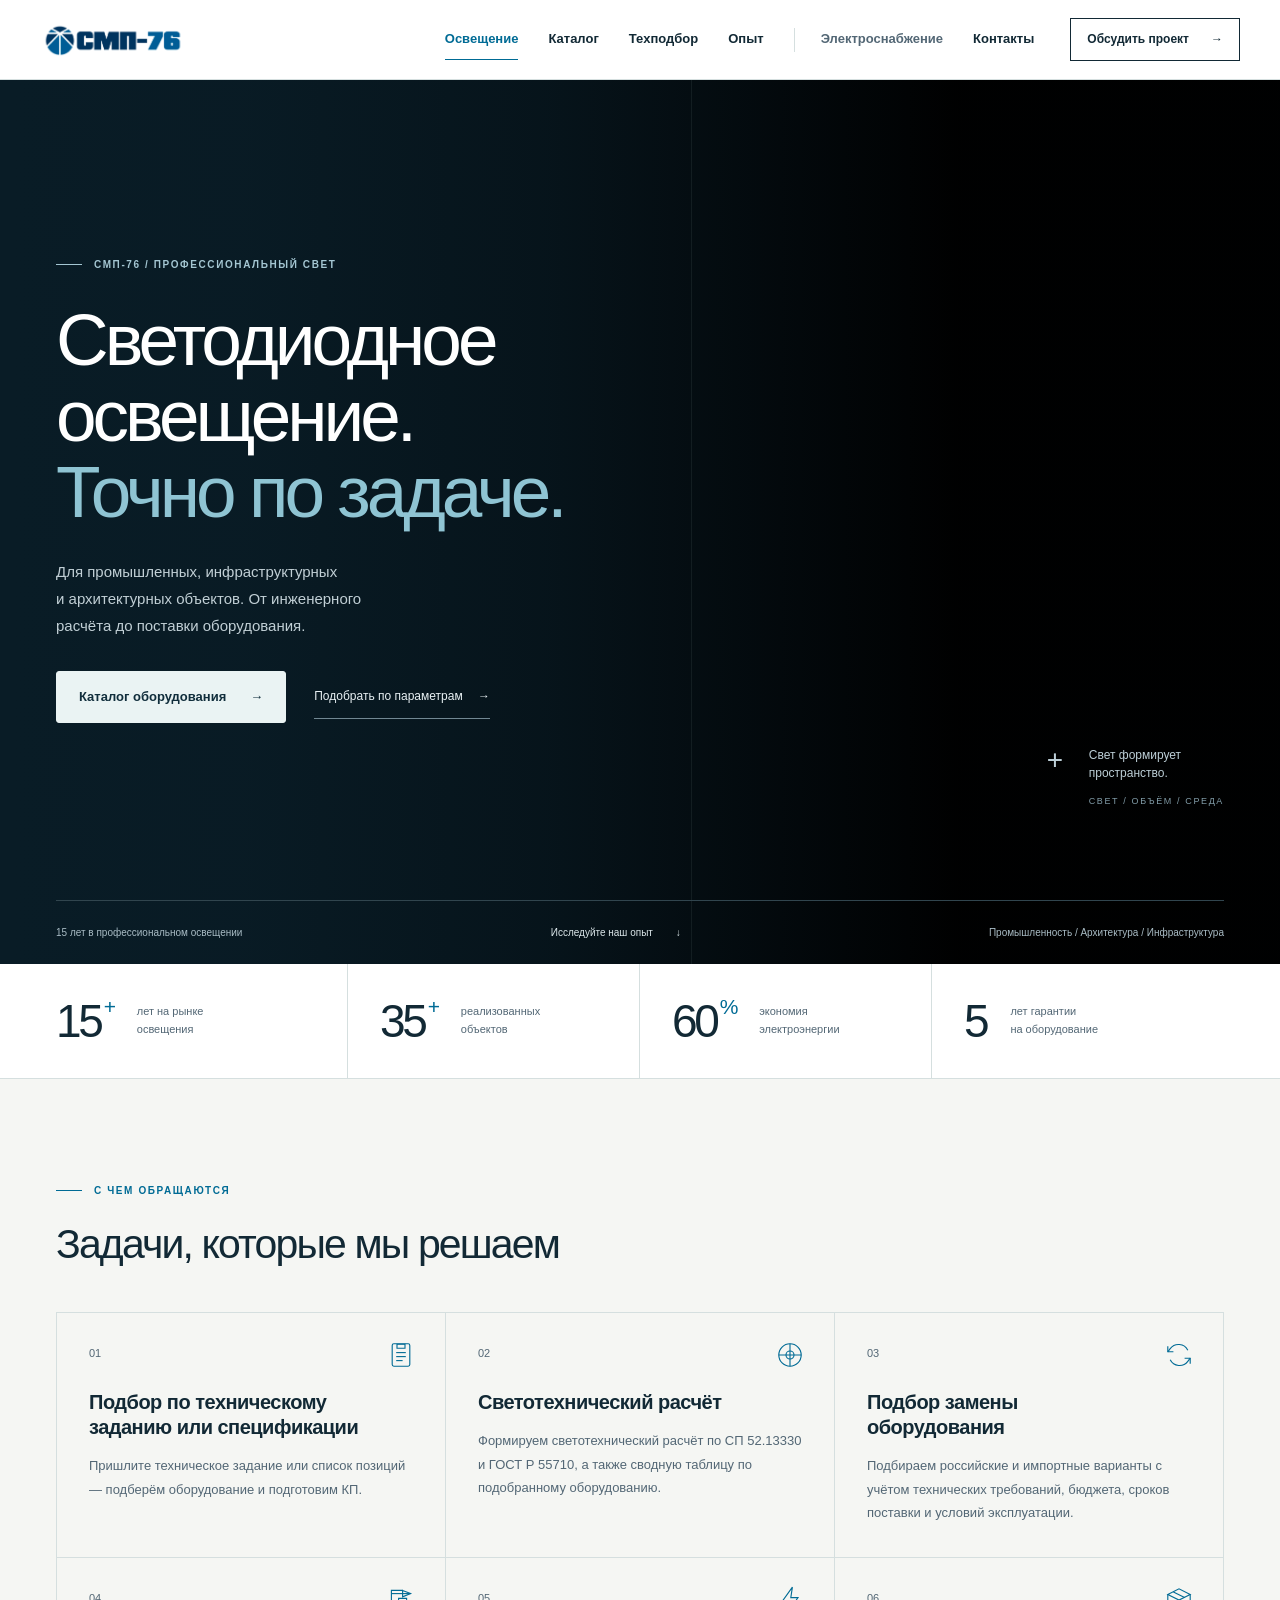
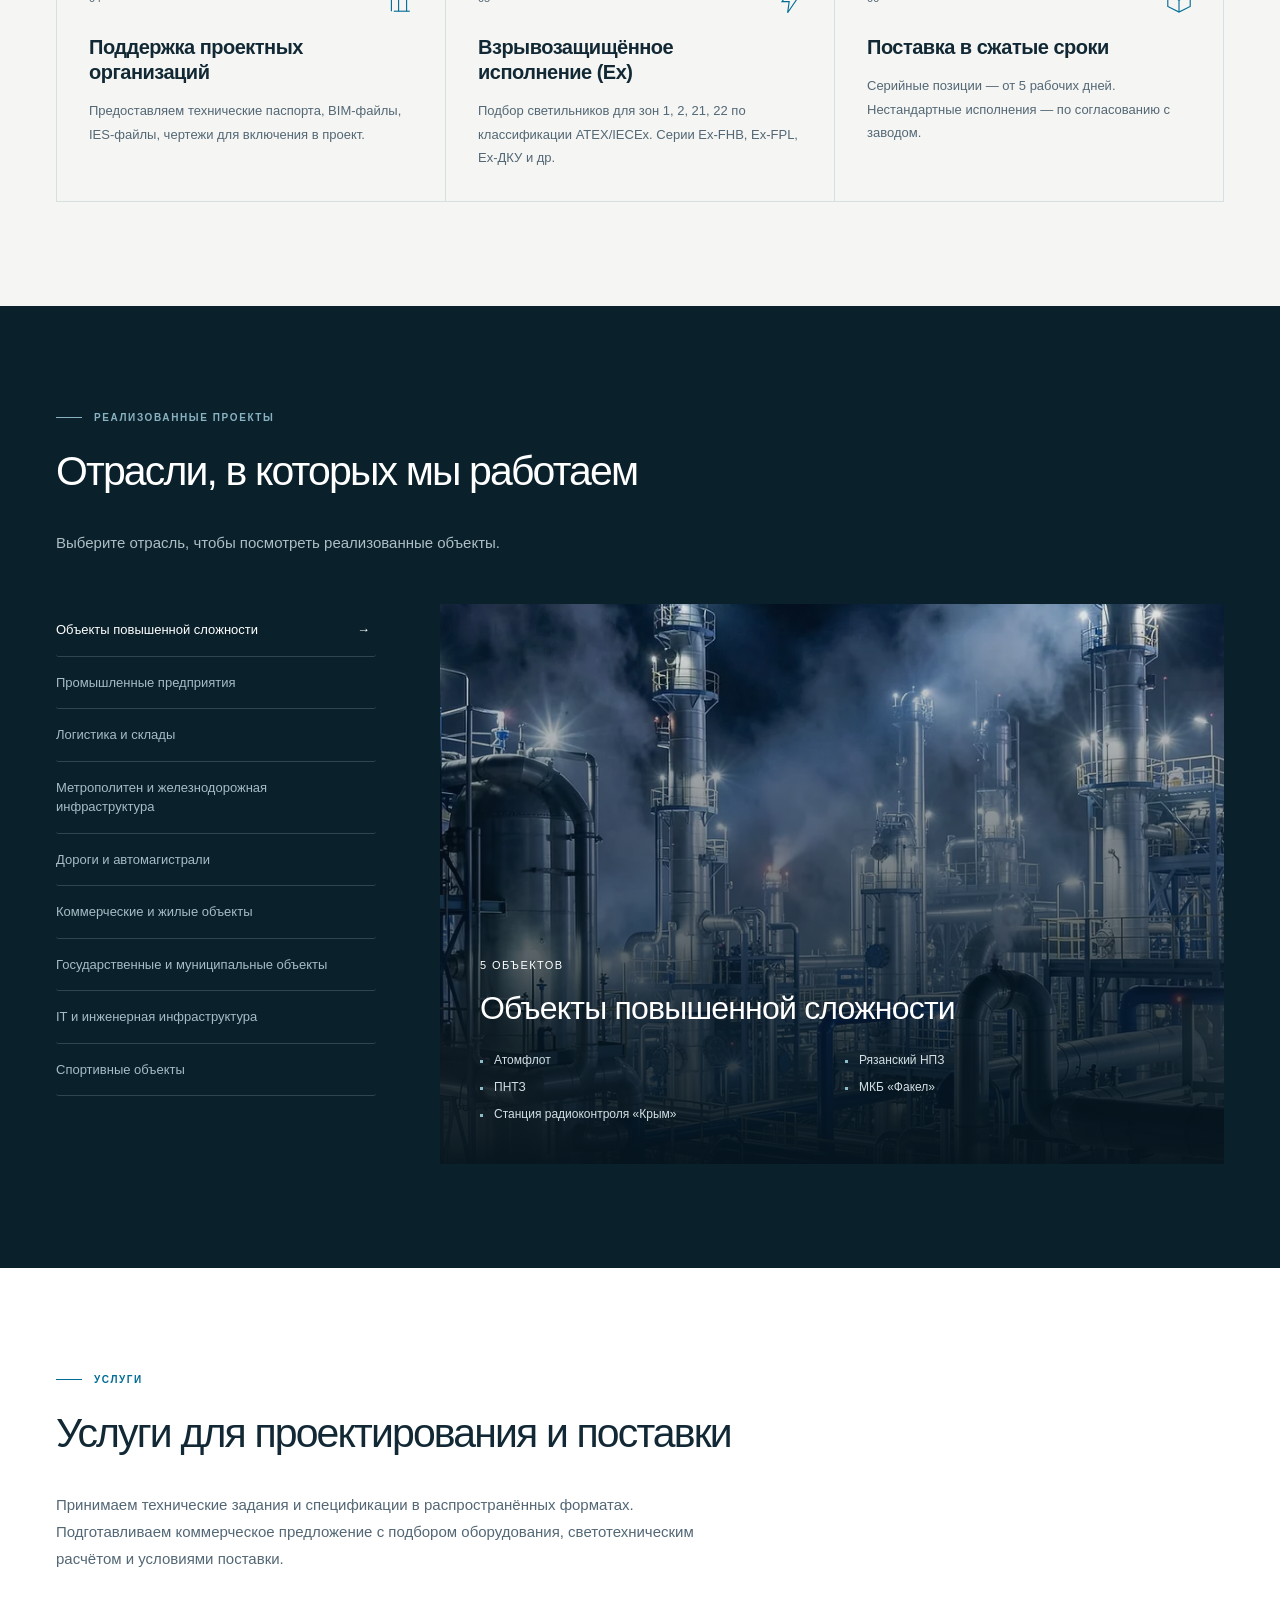
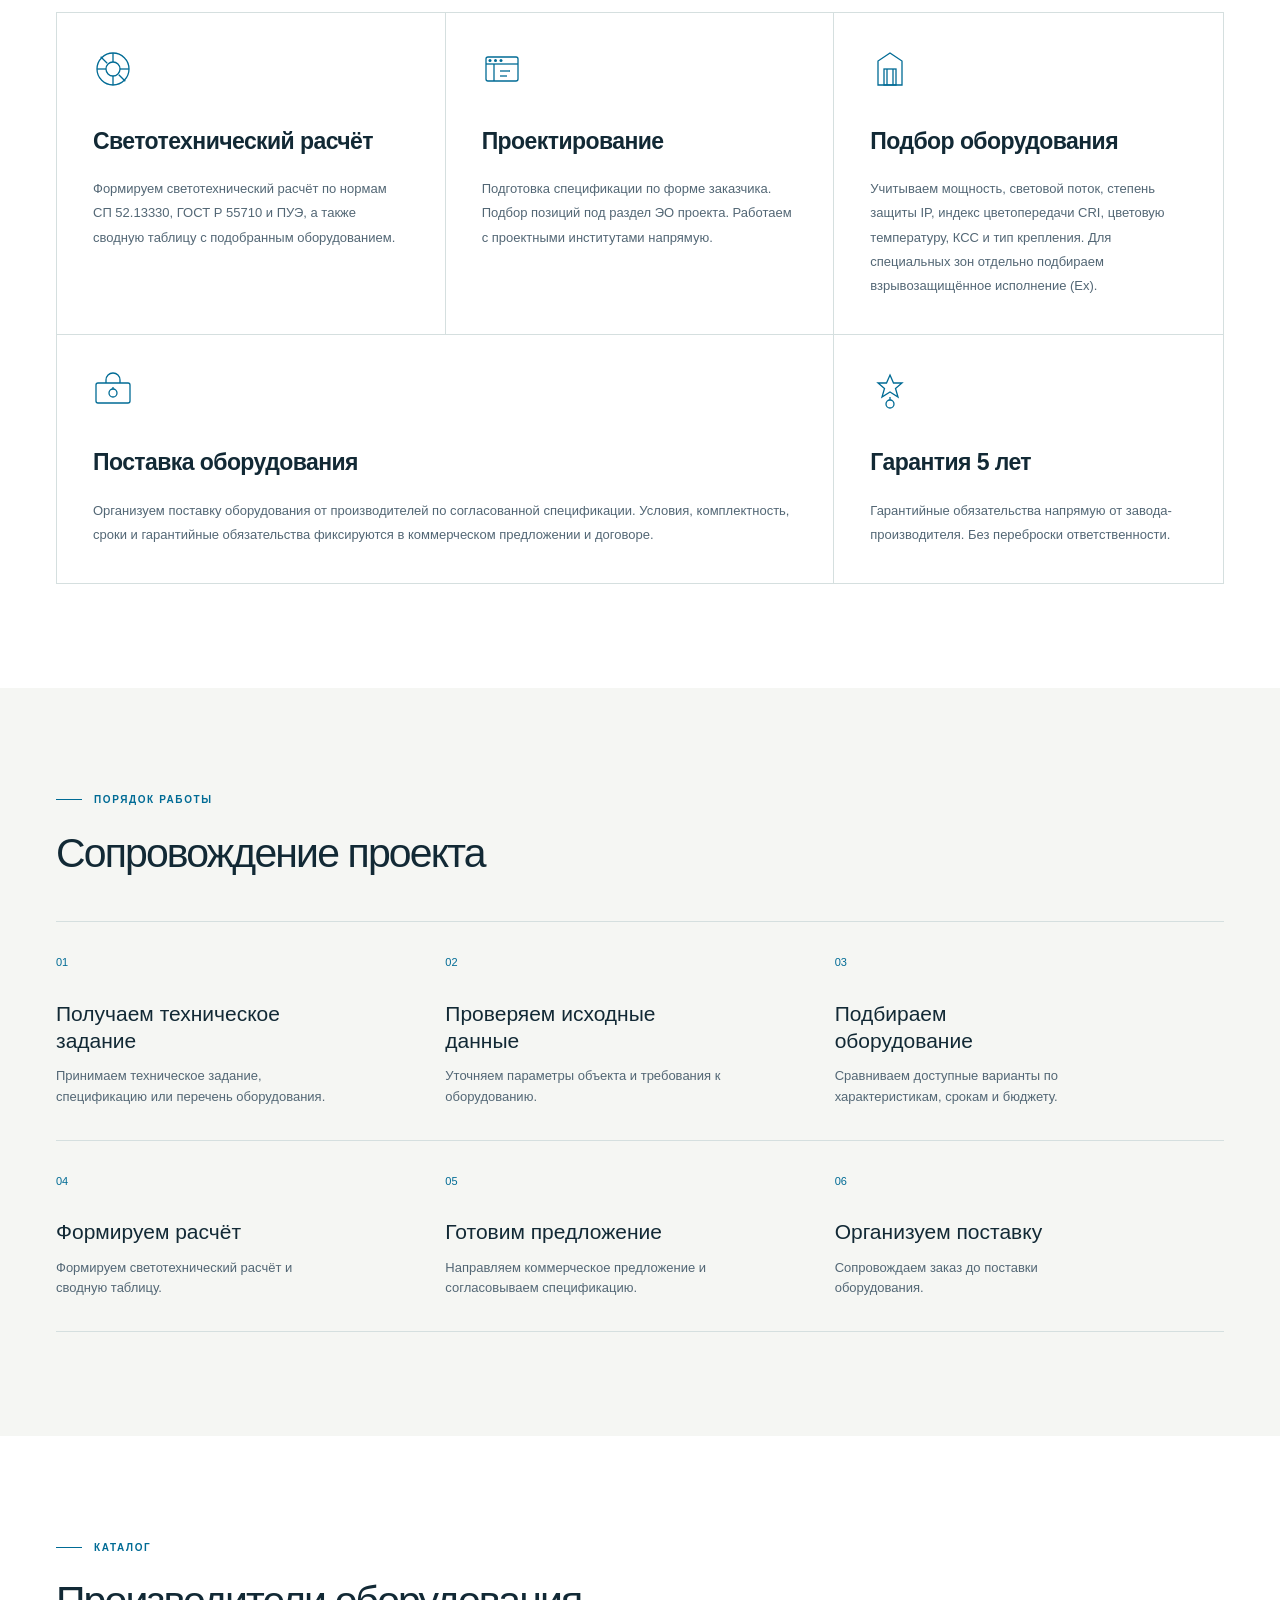
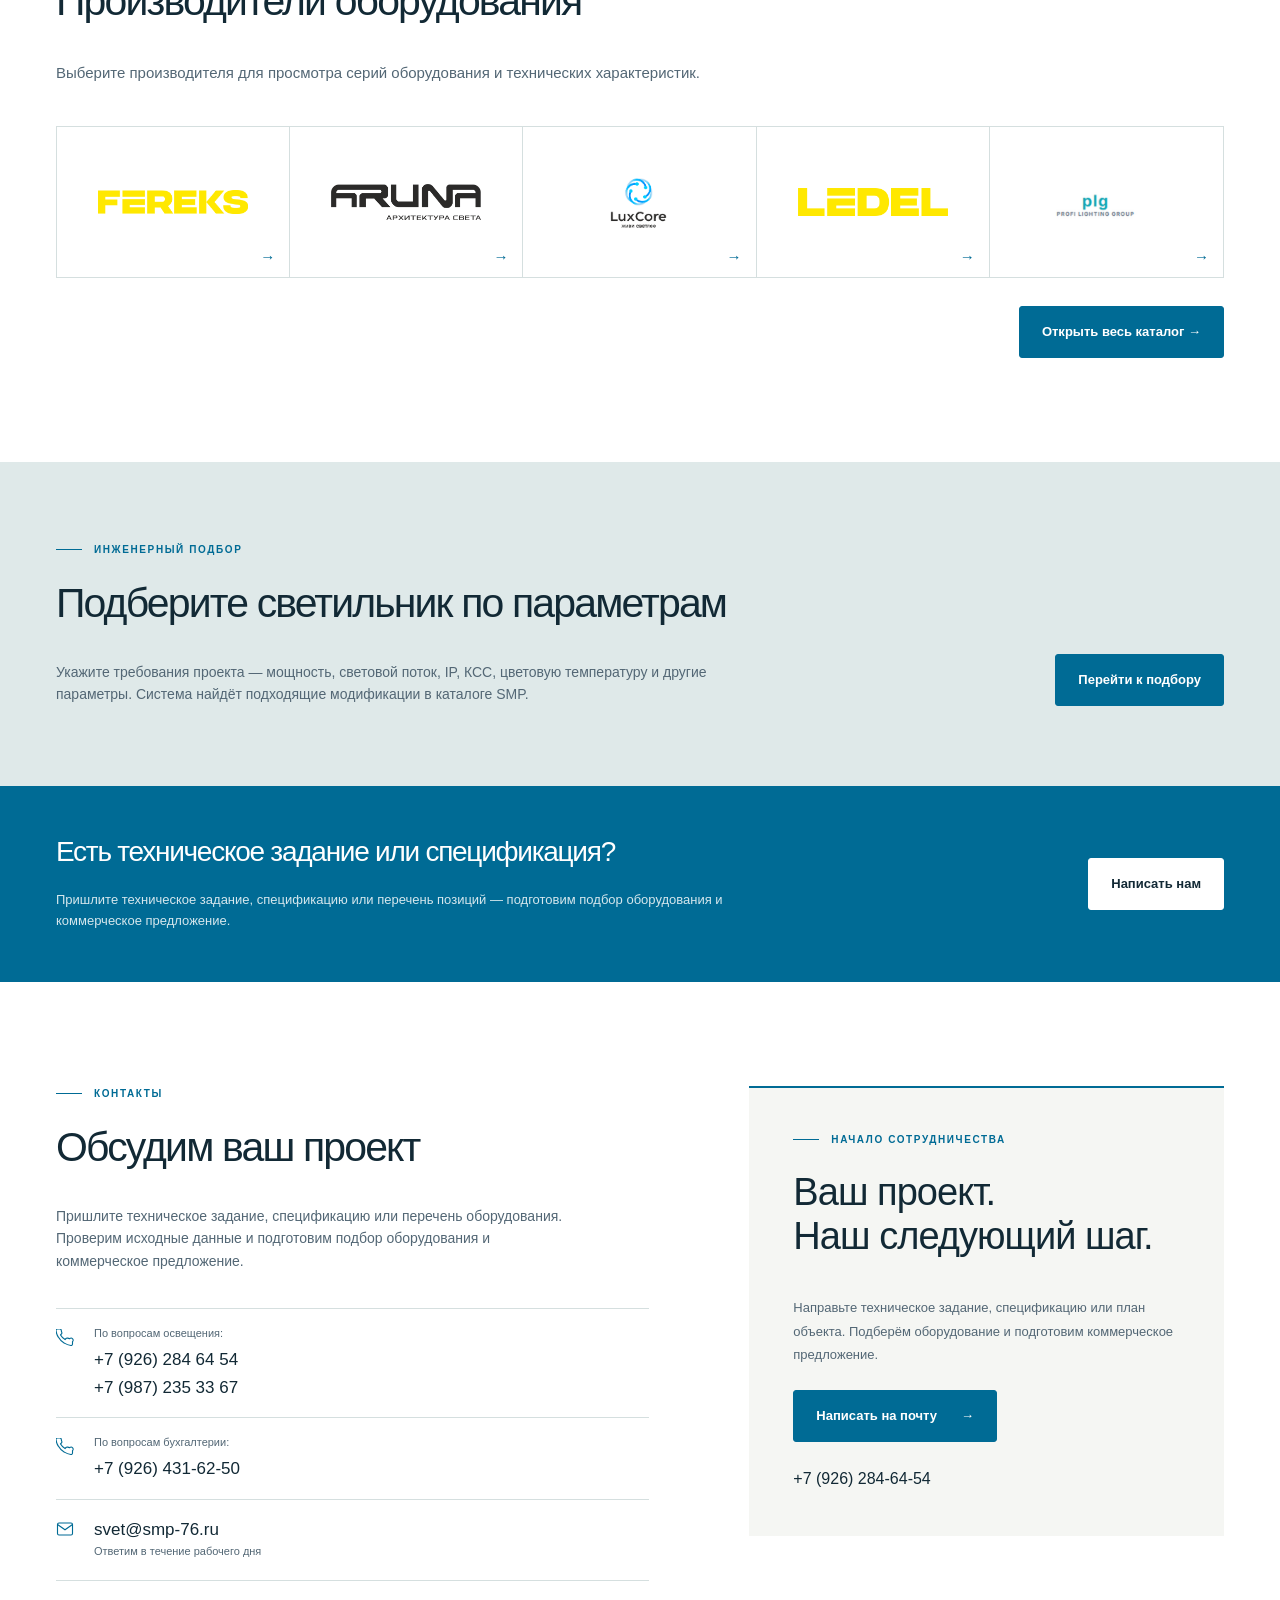
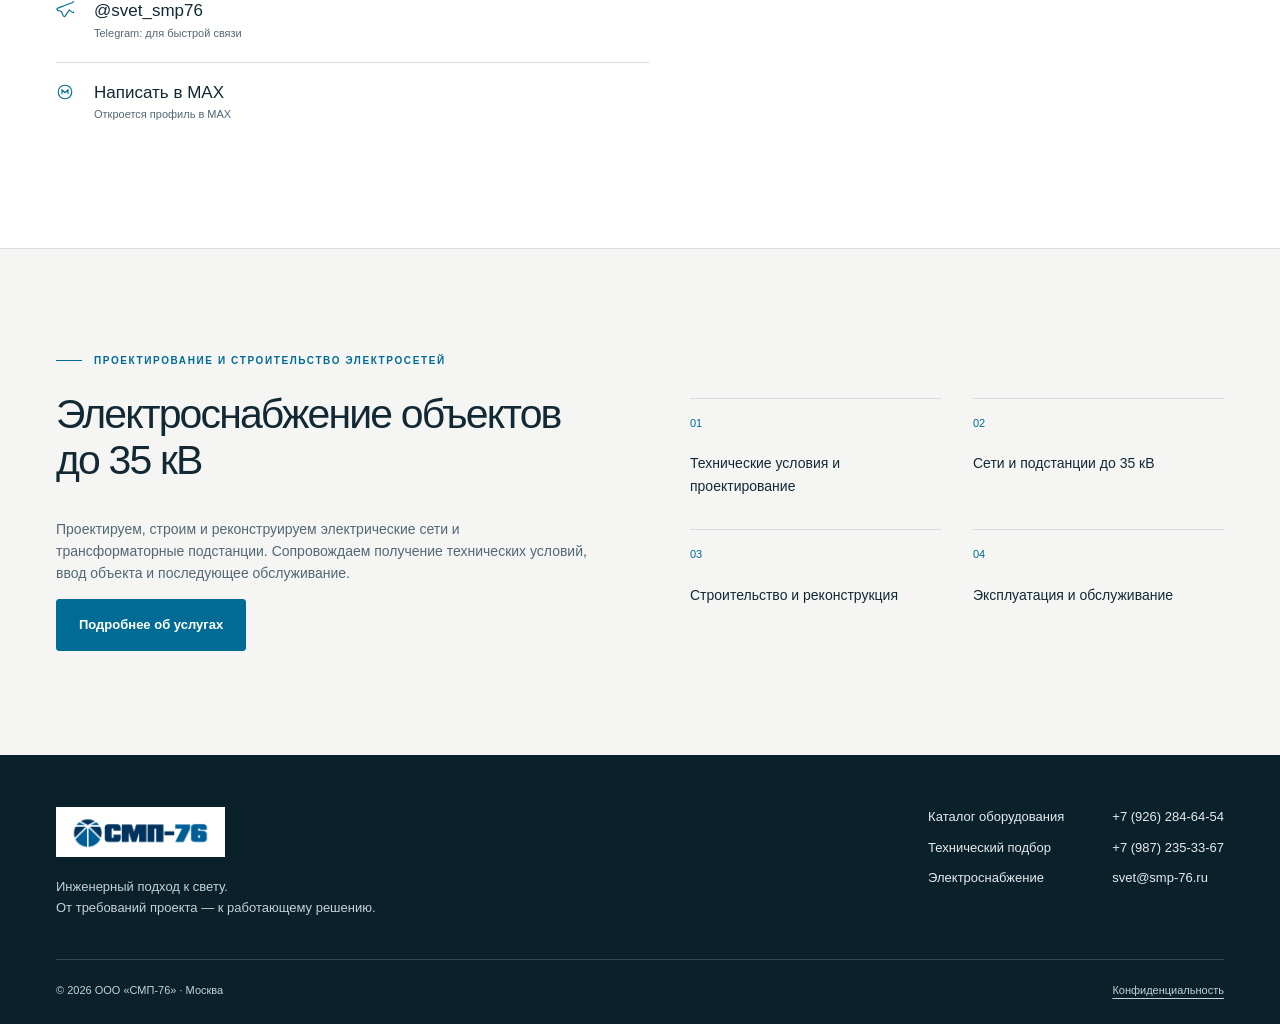
==== index.html @ 95d0b7d8 "Add SMP-76 website redesign for preview" ====
<!doctype html>
<html lang="ru">
  <head>
    <meta charset="UTF-8" />
    <meta name="viewport" content="width=device-width, initial-scale=1.0" />
    <link rel="icon" href="favicon.ico" sizes="any" />
    <link rel="icon" type="image/png" sizes="32x32" href="favicon-32x32.png" />
    <link rel="apple-touch-icon" sizes="180x180" href="apple-touch-icon.png" />
    <link rel="manifest" href="site.webmanifest" />
    <title>СМП-76: Светодиодное освещение для промышленных объектов</title>
    <meta
      name="description"
      content="Инжиниринговая компания СМП-76. Светодиодное освещение под ключ: проектирование, поставка, монтаж. 15 лет опыта, 35+ объектов по России."
    />
    <link rel="canonical" href="https://smp-76.ru/" />
    <meta name="theme-color" content="#0a202a" />
    <link rel="stylesheet" href="css/home.css" />
    <link rel="stylesheet" href="css/site.css" />
    <script src="js/site.js" defer></script>
    <script src="js/home.js" defer></script>
    <script type="application/ld+json">
      {
        "@context": "https://schema.org",
        "@type": "Organization",
        "name": "СМП-76",
        "url": "https://smp-76.ru/",
        "logo": "https://smp-76.ru/images/logo-footer-hd.png",
        "email": "svet@smp-76.ru",
        "telephone": ["+79262846454", "+79872353367"],
        "address": {
          "@type": "PostalAddress",
          "addressLocality": "Москва",
          "streetAddress": "ул. Подольских Курсантов, владение 24Д, стр. 4, офис 2",
          "addressCountry": "RU"
        }
      }
    </script>
  </head>
  <body class="home">
    <a class="skip-link" href="#main-content">Перейти к содержимому</a>
    <header class="smp-header" id="companyHeader">
      <div class="smp-header-inner">
        <a class="smp-brand" href="/" aria-label="СМП-76 — главная"
          ><img
            src="images/logo-footer-hd.png"
            width="146"
            height="38"
            alt="СМП-76"
            decoding="async"
            loading="lazy"
        /></a>
        <nav class="smp-nav" id="siteNav" aria-label="Основная навигация">
          <a href="/" aria-current="page">Освещение</a
          ><a href="catalog.html">Каталог</a
          ><a href="selection.html">Техподбор</a><a href="/#about">Опыт</a
          ><a href="elektrosnabzhenie.html" class="nav-secondary"
            >Электроснабжение</a
          ><a href="/#contact">Контакты</a>
        </nav>
        <a class="smp-contact" href="mailto:svet@smp-76.ru"
          >Обсудить проект <span aria-hidden="true">→</span></a
        ><button
          class="smp-menu"
          type="button"
          aria-controls="siteNav"
          aria-expanded="false"
          aria-label="Открыть меню"
        >
          <span></span><span></span>
        </button>
      </div>
    </header>
    <main id="main-content">
      <!-- TWO-LEVEL COMPANY NAVIGATION -->
      <!-- HERO -->
      <section class="home-hero" id="home" aria-labelledby="homeTitle">
        <div class="light-stage" aria-hidden="true">
          <div class="light-fallback"></div>
          <canvas id="lightCanvas"></canvas>
          <div class="light-shade"></div>
          <div class="light-horizon"></div>
        </div>
        <div class="container hero-layout">
          <div class="hero-copy">
            <div class="eyebrow">СМП-76 / Профессиональный свет</div>
            <h1 id="homeTitle">
              Светодиодное<br />освещение.<br /><em>Точно по задаче.</em>
            </h1>
            <p class="hero-sub">
              Для промышленных, инфраструктурных<br class="desktop-break" />
              и архитектурных объектов. От инженерного<br
                class="desktop-break"
              />
              расчёта до поставки оборудования.
            </p>
            <div class="hero-actions">
              <a href="catalog.html" class="btn-p"
                >Каталог оборудования
                <span class="arrow" aria-hidden="true">→</span></a
              ><a href="selection.html" class="hero-link"
                >Подобрать по параметрам <span aria-hidden="true">→</span></a
              >
            </div>
          </div>
          <div class="hero-scene-note">
            <span class="scene-cross" aria-hidden="true">+</span>
            <p>Свет формирует<br />пространство.</p>
            <span class="scene-index">СВЕТ / ОБЪЁМ / СРЕДА</span>
          </div>
        </div>
        <div class="container hero-base">
          <span>15 лет в профессиональном освещении</span
          ><a href="#about"
            >Исследуйте наш опыт <span aria-hidden="true">↓</span></a
          ><span>Промышленность / Архитектура / Инфраструктура</span>
        </div>
      </section>
      <!-- STATS -->
      <div class="stats">
        <div class="stats-inner">
          <div class="stat fu">
            <div class="snum">
              <span class="ctr" data-t="15">15</span><sup>+</sup>
            </div>
            <div class="slbl">лет на рынке<br />освещения</div>
          </div>
          <div class="stat fu">
            <div class="snum">
              <span class="ctr" data-t="35">35</span><sup>+</sup>
            </div>
            <div class="slbl">реализованных<br />объектов</div>
          </div>
          <div class="stat fu">
            <div class="snum">
              <span class="ctr" data-t="60">60</span><sup>%</sup>
            </div>
            <div class="slbl">экономия<br />электроэнергии</div>
          </div>
          <div class="stat fu">
            <div class="snum"><span class="ctr" data-t="5">5</span></div>
            <div class="slbl">лет гарантии<br />на оборудование</div>
          </div>
        </div>
      </div>

      <div class="beam-divider"></div>

      <!-- ЗАДАЧИ -->
      <section class="tasks">
        <div class="container">
          <div class="slabel fu">С чем обращаются</div>
          <h2 class="fu">Задачи, которые мы решаем</h2>
          <div class="task-grid fu">
            <a href="/#contact" class="task-card">
              <span class="task-number" aria-hidden="true">01</span
              ><svg
                class="task-icon"
                viewbox="0 0 40 40"
                fill="none"
                stroke="currentColor"
                stroke-width="1.4"
                aria-hidden="true"
              >
                <rect x="9" y="6" width="22" height="28" rx="2"></rect>
                <path d="M15 6.5h10v5H15z"></path>
                <line x1="14" y1="17" x2="26" y2="17"></line>
                <line x1="14" y1="22" x2="26" y2="22"></line>
                <line x1="14" y1="27" x2="22" y2="27"></line>
              </svg>
              <h3>Подбор по техническому заданию или спецификации</h3>
              <p>
                Пришлите техническое задание или список позиций — подберём
                оборудование и подготовим КП.
              </p>
            </a>

            <a href="/#contact" class="task-card">
              <span class="task-number" aria-hidden="true">02</span
              ><svg
                class="task-icon"
                viewbox="0 0 40 40"
                fill="none"
                stroke="currentColor"
                stroke-width="1.4"
                aria-hidden="true"
              >
                <circle cx="20" cy="20" r="14"></circle>
                <path d="M20 6v28M6 20h28"></path>
                <circle cx="20" cy="20" r="5"></circle>
              </svg>
              <h3>Светотехнический расчёт</h3>
              <p>
                Формируем светотехнический расчёт по СП 52.13330 и ГОСТ Р 55710,
                а также сводную таблицу по подобранному оборудованию.
              </p>
            </a>

            <a href="catalog.html" class="task-card">
              <span class="task-number" aria-hidden="true">03</span
              ><svg
                class="task-icon"
                viewbox="0 0 40 40"
                fill="none"
                stroke="currentColor"
                stroke-width="1.4"
                aria-hidden="true"
              >
                <path d="M31 14a13 13 0 00-22-2l-3 4"></path>
                <path d="M6 9v7h7"></path>
                <path d="M9 26a13 13 0 0022 2l3-4"></path>
                <path d="M34 31v-7h-7"></path>
              </svg>
              <h3>Подбор замены оборудования</h3>
              <p>
                Подбираем российские и импортные варианты с учётом технических
                требований, бюджета, сроков поставки и условий эксплуатации.
              </p>
            </a>

            <a href="/#contact" class="task-card">
              <span class="task-number" aria-hidden="true">04</span
              ><svg
                class="task-icon"
                viewbox="0 0 40 40"
                fill="none"
                stroke="currentColor"
                stroke-width="1.4"
                aria-hidden="true"
              >
                <path d="M8 34V8h14"></path>
                <path d="M8 12h24"></path>
                <path d="M22 8l10 4-10 4z"></path>
                <path d="M17 34V18h10v16"></path>
                <path d="M11 34h20"></path>
              </svg>
              <h3>Поддержка проектных организаций</h3>
              <p>
                Предоставляем технические паспорта, BIM-файлы, IES-файлы,
                чертежи для включения в проект.
              </p>
            </a>

            <a href="/#contact" class="task-card">
              <span class="task-number" aria-hidden="true">05</span
              ><svg
                class="task-icon"
                viewbox="0 0 40 40"
                fill="none"
                stroke="currentColor"
                stroke-width="1.4"
                aria-hidden="true"
              >
                <path d="M23 4L10 22h9l-2 14 13-19h-9z"></path>
              </svg>
              <h3>Взрывозащищённое исполнение (Ex)</h3>
              <p>
                Подбор светильников для зон 1, 2, 21, 22 по классификации
                ATEX/IECEx. Серии Ex-FHB, Ex-FPL, Ex-ДКУ и др.
              </p>
            </a>

            <a href="/#contact" class="task-card">
              <span class="task-number" aria-hidden="true">06</span
              ><svg
                class="task-icon"
                viewbox="0 0 40 40"
                fill="none"
                stroke="currentColor"
                stroke-width="1.4"
                aria-hidden="true"
              >
                <path d="M6 13l14-7 14 7-14 7z"></path>
                <path d="M6 13v15l14 7 14-7V13"></path>
                <path d="M20 20v15"></path>
                <path d="M13 10l14 7"></path>
              </svg>
              <h3>Поставка в сжатые сроки</h3>
              <p>
                Серийные позиции — от 5 рабочих дней. Нестандартные исполнения —
                по согласованию с заводом.
              </p>
            </a>
          </div>
        </div>
      </section>

      <!-- INDUSTRIES -->
      <section class="about industries" id="about">
        <div class="container">
          <div class="industries-head fu">
            <div class="slabel">Реализованные проекты</div>
            <h2>Отрасли, в которых мы работаем</h2>
            <p class="sdesc">
              Выберите отрасль, чтобы посмотреть реализованные объекты.
            </p>
          </div>

          <div class="industries-layout fu">
            <div class="industries-nav" role="tablist" aria-label="Отрасли">
              <button
                class="industry-tab active"
                type="button"
                role="tab"
                aria-selected="true"
                data-industry="complex"
                id="industry-complex"
                aria-controls="industry-panel"
                tabindex="0"
              >
                Объекты повышенной сложности
              </button>
              <button
                class="industry-tab"
                type="button"
                role="tab"
                aria-selected="false"
                data-industry="industrial"
                id="industry-industrial"
                aria-controls="industry-panel"
                tabindex="-1"
              >
                Промышленные предприятия
              </button>
              <button
                class="industry-tab"
                type="button"
                role="tab"
                aria-selected="false"
                data-industry="logistics"
                id="industry-logistics"
                aria-controls="industry-panel"
                tabindex="-1"
              >
                Логистика и склады
              </button>
              <button
                class="industry-tab"
                type="button"
                role="tab"
                aria-selected="false"
                data-industry="metro"
                id="industry-metro"
                aria-controls="industry-panel"
                tabindex="-1"
              >
                Метрополитен и железнодорожная инфраструктура
              </button>
              <button
                class="industry-tab"
                type="button"
                role="tab"
                aria-selected="false"
                data-industry="roads"
                id="industry-roads"
                aria-controls="industry-panel"
                tabindex="-1"
              >
                Дороги и автомагистрали
              </button>
              <button
                class="industry-tab"
                type="button"
                role="tab"
                aria-selected="false"
                data-industry="commercial"
                id="industry-commercial"
                aria-controls="industry-panel"
                tabindex="-1"
              >
                Коммерческие и жилые объекты
              </button>
              <button
                class="industry-tab"
                type="button"
                role="tab"
                aria-selected="false"
                data-industry="government"
                id="industry-government"
                aria-controls="industry-panel"
                tabindex="-1"
              >
                Государственные и муниципальные объекты
              </button>
              <button
                class="industry-tab"
                type="button"
                role="tab"
                aria-selected="false"
                data-industry="it"
                id="industry-it"
                aria-controls="industry-panel"
                tabindex="-1"
              >
                IT и инженерная инфраструктура
              </button>
              <button
                class="industry-tab"
                type="button"
                role="tab"
                aria-selected="false"
                data-industry="sports"
                id="industry-sports"
                aria-controls="industry-panel"
                tabindex="-1"
              >
                Спортивные объекты
              </button>
            </div>

            <article
              class="industry-panel"
              id="industry-panel"
              aria-live="polite"
              role="tabpanel"
              aria-labelledby="industry-complex"
            >
              <div class="industry-bg" id="industry-bg"></div>
              <div class="industry-shade"></div>
              <div class="industry-content">
                <div class="industry-count" id="industry-count">5 объектов</div>
                <h3 id="industry-title">Объекты повышенной сложности</h3>
                <ul class="industry-projects" id="industry-projects">
                  <li>Атомфлот</li>
                  <li>Рязанский НПЗ</li>
                  <li>ПНТЗ</li>
                  <li>МКБ «Факел»</li>
                  <li>Станция радиоконтроля «Крым»</li>
                </ul>
              </div>
            </article>
          </div>
        </div>
      </section>

      <div class="beam-divider"></div>

      <!-- SERVICES BENTO -->
      <section class="services" id="services">
        <div class="container">
          <div class="slabel fu">Услуги</div>
          <h2 class="fu">Услуги для проектирования и поставки</h2>
          <p class="sdesc fu">
            Принимаем технические задания и спецификации в распространённых
            форматах. Подготавливаем коммерческое предложение с подбором
            оборудования, светотехническим расчётом и условиями поставки.
          </p>
          <div class="bento fu">
            <div class="bcard">
              <svg
                class="bcard-icon"
                width="40"
                height="40"
                viewbox="0 0 40 40"
                fill="none"
                stroke="currentColor"
                stroke-width="1.3"
              >
                <circle cx="20" cy="20" r="16"></circle>
                <circle cx="20" cy="20" r="7"></circle>
                <line x1="20" y1="4" x2="20" y2="13"></line>
                <line x1="20" y1="27" x2="20" y2="36"></line>
                <line x1="4" y1="20" x2="13" y2="20"></line>
                <line x1="27" y1="20" x2="36" y2="20"></line>
                <line x1="7.7" y1="7.7" x2="14.2" y2="14.2"></line>
                <line x1="25.8" y1="25.8" x2="32.3" y2="32.3"></line>
              </svg>
              <h3>Светотехнический расчёт</h3>
              <p>
                Формируем светотехнический расчёт по нормам СП 52.13330, ГОСТ Р
                55710 и ПУЭ, а также сводную таблицу с подобранным
                оборудованием.
              </p>
            </div>
            <div class="bcard">
              <svg
                class="bcard-icon"
                width="40"
                height="40"
                viewbox="0 0 40 40"
                fill="none"
                stroke="currentColor"
                stroke-width="1.3"
              >
                <rect x="4" y="8" width="32" height="24" rx="2"></rect>
                <line x1="4" y1="15" x2="36" y2="15"></line>
                <line x1="12" y1="15" x2="12" y2="32"></line>
                <circle
                  cx="8"
                  cy="11.5"
                  r="1.5"
                  fill="currentColor"
                  stroke="none"
                ></circle>
                <circle
                  cx="13.5"
                  cy="11.5"
                  r="1.5"
                  fill="currentColor"
                  stroke="none"
                ></circle>
                <circle
                  cx="19"
                  cy="11.5"
                  r="1.5"
                  fill="currentColor"
                  stroke="none"
                ></circle>
                <line x1="18" y1="22" x2="28" y2="22"></line>
                <line x1="18" y1="27" x2="25" y2="27"></line>
              </svg>
              <h3>Проектирование</h3>
              <p>
                Подготовка спецификации по форме заказчика. Подбор позиций под
                раздел ЭО проекта. Работаем с проектными институтами напрямую.
              </p>
            </div>
            <div class="bcard">
              <svg
                class="bcard-icon"
                width="40"
                height="40"
                viewbox="0 0 40 40"
                fill="none"
                stroke="currentColor"
                stroke-width="1.3"
              >
                <path d="M20 4L8 12v24h24V12L20 4z"></path>
                <rect x="14" y="20" width="12" height="16"></rect>
                <line x1="17" y1="20" x2="17" y2="36"></line>
                <line x1="23" y1="20" x2="23" y2="36"></line>
              </svg>
              <h3>Подбор оборудования</h3>
              <p>
                Учитываем мощность, световой поток, степень защиты IP, индекс
                цветопередачи CRI, цветовую температуру, КСС и тип крепления.
                Для специальных зон отдельно подбираем взрывозащищённое
                исполнение (Ex).
              </p>
            </div>
            <div class="bcard wide">
              <svg
                class="bcard-icon"
                width="40"
                height="40"
                viewbox="0 0 40 40"
                fill="none"
                stroke="currentColor"
                stroke-width="1.3"
              >
                <rect x="3" y="12" width="34" height="20" rx="2"></rect>
                <path d="M13 12V9a7 7 0 0114 0v3"></path>
                <circle cx="20" cy="22" r="4"></circle>
                <line x1="20" y1="18" x2="20" y2="16"></line>
              </svg>
              <h3>Поставка оборудования</h3>
              <p>
                Организуем поставку оборудования от производителей по
                согласованной спецификации. Условия, комплектность, сроки и
                гарантийные обязательства фиксируются в коммерческом предложении
                и договоре.
              </p>
            </div>

            <div class="bcard">
              <svg
                class="bcard-icon"
                width="40"
                height="40"
                viewbox="0 0 40 40"
                fill="none"
                stroke="currentColor"
                stroke-width="1.3"
              >
                <path
                  d="M20 4l3.5 8H32l-6.5 5.5 2.5 8.5L20 21l-8 5 2.5-8.5L8 12h8.5z"
                ></path>
                <circle cx="20" cy="33" r="4"></circle>
                <line x1="20" y1="26" x2="20" y2="29"></line>
              </svg>
              <h3>Гарантия 5 лет</h3>
              <p>
                Гарантийные обязательства напрямую от завода-производителя. Без
                переброски ответственности.
              </p>
            </div>
          </div>
        </div>
      </section>

      <!-- WHY -->
      <section class="why" id="why">
        <div class="container">
          <div class="slabel fu">Порядок работы</div>
          <h2 class="fu">Сопровождение проекта</h2>
          <div class="project-roadmap fu">
            <div class="road-step">
              <span>01</span><strong>Получаем техническое задание</strong>
              <p>
                Принимаем техническое задание, спецификацию или перечень
                оборудования.
              </p>
            </div>
            <div class="road-step">
              <span>02</span><strong>Проверяем исходные данные</strong>
              <p>Уточняем параметры объекта и требования к оборудованию.</p>
            </div>
            <div class="road-step">
              <span>03</span><strong>Подбираем оборудование</strong>
              <p>
                Сравниваем доступные варианты по характеристикам, срокам и
                бюджету.
              </p>
            </div>
            <div class="road-step">
              <span>04</span><strong>Формируем расчёт</strong>
              <p>Формируем светотехнический расчёт и сводную таблицу.</p>
            </div>
            <div class="road-step">
              <span>05</span><strong>Готовим предложение</strong>
              <p>
                Направляем коммерческое предложение и согласовываем
                спецификацию.
              </p>
            </div>
            <div class="road-step">
              <span>06</span><strong>Организуем поставку</strong>
              <p>Сопровождаем заказ до поставки оборудования.</p>
            </div>
          </div>
        </div>
      </section>

      <!-- CATALOGUE -->
      <section class="catalogue manufacturers" id="catalogue">
        <div class="container">
          <div class="slabel fu">Каталог</div>
          <h2 class="fu">Производители оборудования</h2>
          <p class="sdesc fu">
            Выберите производителя для просмотра серий оборудования и
            технических характеристик.
          </p>
          <div class="manufacturer-grid fu">
            <a href="catalog.html?brand=FEREKS" class="manufacturer-card"
              ><img
                src="logo-fereks.png"
                alt="FEREKS"
                decoding="async"
                loading="lazy"
            /></a>
            <a href="catalog.html?brand=ARUNA" class="manufacturer-card"
              ><img
                src="logo-aruna.png"
                alt="ARUNA"
                decoding="async"
                loading="lazy"
            /></a>
            <a href="catalog.html?brand=LUXCORE" class="manufacturer-card"
              ><img
                src="logo-luxcore.png"
                alt="LUXCORE"
                decoding="async"
                loading="lazy"
            /></a>
            <a href="catalog.html?brand=LEDEL" class="manufacturer-card"
              ><img
                src="logo-ledel.png"
                alt="LEDEL"
                decoding="async"
                loading="lazy"
            /></a>
            <a href="catalog.html?brand=PLG" class="manufacturer-card"
              ><img
                src="logo-plg.png"
                alt="PLG — Profi Lighting Group"
                decoding="async"
                loading="lazy"
            /></a>
          </div>
          <div class="manufacturer-action fu">
            <a href="catalog.html" class="btn-p">Открыть весь каталог →</a>
          </div>
        </div>
      </section>

      <!-- EQUIPMENT SELECTION -->
      <section class="selector-section">
        <div class="container">
          <div class="selector-callout">
            <div>
              <div class="slabel">Инженерный подбор</div>
              <h2>Подберите светильник по параметрам</h2>
              <p>
                Укажите требования проекта — мощность, световой поток, IP, КСС,
                цветовую температуру и другие параметры. Система найдёт
                подходящие модификации в каталоге SMP.
              </p>
            </div>
            <a href="selection.html" class="btn-p">Перейти к подбору</a>
          </div>
        </div>
      </section>

      <!-- CTA BAND -->
      <div class="ctaband">
        <div class="cta-inner">
          <div>
            <h2>Есть техническое задание или спецификация?</h2>
            <p>
              Пришлите техническое задание, спецификацию или перечень позиций —
              подготовим подбор оборудования и коммерческое предложение.
            </p>
          </div>
          <a href="#contact" class="btn-w">Написать нам</a>
        </div>
      </div>

      <!-- CONTACT -->
      <section class="contact" id="contact">
        <div class="container">
          <div class="contact-grid">
            <div class="ci fu">
              <div class="slabel">Контакты</div>
              <h2>Обсудим ваш проект</h2>
              <p>
                Пришлите техническое задание, спецификацию или перечень
                оборудования. Проверим исходные данные и подготовим подбор
                оборудования и коммерческое предложение.
              </p>
              <div class="crow">
                <svg
                  class="cicon"
                  width="18"
                  height="18"
                  viewbox="0 0 24 24"
                  fill="none"
                  stroke="currentColor"
                  stroke-width="1.5"
                >
                  <path
                    d="M22 16.92v3a2 2 0 01-2.18 2 19.79 19.79 0 01-8.63-3.07A19.5 19.5 0 013.07 10.8 19.79 19.79 0 010 2.18 2 2 0 012 0h3a2 2 0 012 1.72c.127.96.361 1.903.7 2.81a2 2 0 01-.45 2.11L6.09 7.91a16 16 0 006 6l1.27-1.27a2 2 0 012.11-.45c.907.339 1.85.573 2.81.7A2 2 0 0122 16.92z"
                  ></path>
                </svg>
                <div>
                  <span class="contact-caption">По вопросам освещения:</span>
                  <a href="tel:+79262846454">+7 (926) 284 64 54</a>
                  <a href="tel:+79872353367">+7 (987) 235 33 67</a>
                </div>
              </div>
              <div class="crow">
                <svg
                  class="cicon"
                  width="18"
                  height="18"
                  viewbox="0 0 24 24"
                  fill="none"
                  stroke="currentColor"
                  stroke-width="1.5"
                >
                  <path
                    d="M22 16.92v3a2 2 0 01-2.18 2 19.79 19.79 0 01-8.63-3.07A19.5 19.5 0 013.07 10.8 19.79 19.79 0 010 2.18 2 2 0 012 0h3a2 2 0 012 1.72c.127.96.361 1.903.7 2.81a2 2 0 01-.45 2.11L6.09 7.91a16 16 0 006 6l1.27-1.27a2 2 0 012.11-.45c.907.339 1.85.573 2.81.7A2 2 0 0122 16.92z"
                  ></path>
                </svg>
                <div>
                  <span class="contact-caption">По вопросам бухгалтерии:</span>
                  <a href="tel:+79264316250">+7 (926) 431-62-50</a>
                </div>
              </div>
              <div class="crow">
                <svg
                  class="cicon"
                  width="18"
                  height="18"
                  viewbox="0 0 24 24"
                  fill="none"
                  stroke="currentColor"
                  stroke-width="1.5"
                >
                  <path
                    d="M4 4h16c1.1 0 2 .9 2 2v12c0 1.1-.9 2-2 2H4c-1.1 0-2-.9-2-2V6c0-1.1.9-2 2-2z"
                  ></path>
                  <polyline points="22,6 12,13 2,6"></polyline>
                </svg>
                <div>
                  <a href="mailto:svet@smp-76.ru">svet@smp-76.ru</a>
                  <small>Ответим в течение рабочего дня</small>
                </div>
              </div>
              <div class="crow">
                <svg
                  class="cicon"
                  width="18"
                  height="18"
                  viewbox="0 0 24 24"
                  fill="none"
                  stroke="currentColor"
                  stroke-width="1.5"
                >
                  <path
                    d="M21.198 2.433a2.242 2.242 0 00-1.022.215l-8.609 3.33c-2.068.8-4.133 1.598-5.724 2.21a405.15 405.15 0 01-2.849 1.09c-.42.147-.99.332-1.473.901-.728.968.193 1.798.919 2.286 1.61.516 3.275 1.009 4.654 1.472.846 1.895 1.973 4.369 2.598 5.748.35.594.756 1.17 1.379 1.17h.012c.48-.01.9-.37 1.198-.836.443-.64.784-1.267 1.177-1.896l4.22-6.21 4.474 3.29c1.095.724 1.79.25 2.033-.468.53-1.548 1.001-4.437 1.43-6.622.43-2.183.857-4.423 1.199-6.28.199-1.077-.175-1.909-.917-2.275a2.25 2.25 0 00-1.075-.152z"
                  ></path>
                </svg>
                <div>
                  <a
                    href="https://t.me/svet_smp76"
                    target="_blank"
                    rel="noopener noreferrer"
                    >@svet_smp76</a
                  >
                  <small>Telegram: для быстрой связи</small>
                </div>
              </div>
              <div class="crow">
                <svg
                  class="cicon"
                  width="18"
                  height="18"
                  viewbox="0 0 24 24"
                  fill="none"
                  stroke="currentColor"
                  stroke-width="1.5"
                >
                  <circle cx="12" cy="12" r="9"></circle>
                  <path d="M8 15V9l4 4 4-4v6"></path>
                </svg>
                <div>
                  <a
                    href="https://max.ru/u/f9LHodD0cOJLgYsDxzcNb7U6JhurbgSbknIGhqsuqGY9LowukjlMbb6f2s4"
                    target="_blank"
                    rel="noopener noreferrer"
                    >Написать в MAX</a
                  >
                  <small>Откроется профиль в MAX</small>
                </div>
              </div>
            </div>
            <div class="contact-brief fu">
              <div class="slabel">Начало сотрудничества</div>
              <h3>Ваш проект.<br />Наш следующий шаг.</h3>
              <p>
                Направьте техническое задание, спецификацию или план объекта.
                Подберём оборудование и подготовим коммерческое предложение.
              </p>
              <a
                class="btn-p"
                href="mailto:svet@smp-76.ru?subject=%D0%97%D0%B0%D0%BF%D1%80%D0%BE%D1%81%20%D0%BF%D0%BE%20%D0%BE%D1%81%D0%B2%D0%B5%D1%89%D0%B5%D0%BD%D0%B8%D1%8E"
                >Написать на почту <span aria-hidden="true">→</span></a
              ><a class="brief-phone" href="tel:+79262846454"
                >+7 (926) 284-64-54</a
              >
            </div>
          </div>
        </div>
      </section>

      <!-- ЭЛЕКТРОСНАБЖЕНИЕ -->
      <section class="electro-teaser">
        <div class="container electro-teaser-inner">
          <div>
            <div class="slabel">
              ПРОЕКТИРОВАНИЕ И СТРОИТЕЛЬСТВО ЭЛЕКТРОСЕТЕЙ
            </div>
            <h2>Электроснабжение объектов до 35 кВ</h2>
            <p>
              Проектируем, строим и реконструируем электрические сети и
              трансформаторные подстанции. Сопровождаем получение технических
              условий, ввод объекта и последующее обслуживание.
            </p>
            <a class="btn-p" href="elektrosnabzhenie.html"
              >Подробнее об услугах</a
            >
          </div>
          <div class="electro-points">
            <div class="electro-point">
              <span>01</span>Технические условия и проектирование
            </div>
            <div class="electro-point">
              <span>02</span>Сети и подстанции до 35 кВ
            </div>
            <div class="electro-point">
              <span>03</span>Строительство и реконструкция
            </div>
            <div class="electro-point">
              <span>04</span>Эксплуатация и обслуживание
            </div>
          </div>
        </div>
      </section>

      <!-- FOOTER -->
    </main>
    <footer class="smp-footer">
      <div class="container">
        <div class="footer-top">
          <div>
            <a class="footer-brand" href="/" aria-label="СМП-76 — главная"
              ><img
                src="images/logo-footer-hd.png"
                width="145"
                height="36"
                alt="СМП-76"
                loading="lazy"
                decoding="async"
            /></a>
            <p>
              Инженерный подход к свету.<br />От требований проекта — к
              работающему решению.
            </p>
          </div>
          <div class="footer-links">
            <a href="catalog.html">Каталог оборудования</a
            ><a href="tel:+79262846454">+7 (926) 284-64-54</a
            ><a href="selection.html">Технический подбор</a
            ><a href="tel:+79872353367">+7 (987) 235-33-67</a
            ><a href="elektrosnabzhenie.html">Электроснабжение</a
            ><a href="mailto:svet@smp-76.ru">svet@smp-76.ru</a>
          </div>
        </div>
        <div class="footer-bottom">
          <span>© 2026 ООО «СМП-76» · Москва</span
          ><a href="privacy.html">Конфиденциальность</a>
        </div>
      </div>
    </footer>
  </body>
</html>
---- css/home.css ----
.home section {
  padding: 104px 0;
}
.home .home-hero {
  position: relative;
  isolation: isolate;
  padding: 0;
  background: #091c26;
  color: #fff;
  overflow: hidden;
}
.hero-layout {
  min-height: min(820px, calc(100svh - 80px));
  display: flex;
  align-items: center;
  position: relative;
  padding-block: 72px 88px;
}
.hero-copy {
  position: relative;
  z-index: 2;
}
.home-hero .eyebrow {
  color: #a4c6d2;
  margin-bottom: 30px;
}
.home-hero h1 {
  margin: 0 0 28px;
  font-size: clamp(52px, 5.7vw, 96px);
  letter-spacing: -0.055em;
  font-weight: 450;
  line-height: 1.04;
}
.home-hero h1 em {
  font-style: normal;
  color: #8fc4d3;
}
.hero-sub {
  font-size: 15px;
  line-height: 1.8;
  color: #c1cfd5;
  max-width: 480px;
  margin-bottom: 32px;
}
.hero-actions {
  display: flex;
  align-items: center;
  gap: 28px;
}
.home-hero .btn-p {
  background: #eaf3f3;
  border-color: #eaf3f3;
  color: #112e3c;
}
.home-hero .btn-p:hover {
  background: white;
}
.hero-link {
  font-size: 12px;
  color: #e9f1f4;
  text-decoration: none;
  padding-block: 12px;
  border-bottom: 1px solid #718792;
}
.hero-link span {
  margin-left: 12px;
}
.light-stage {
  position: absolute;
  inset: 0;
  pointer-events: none;
  z-index: -1;
}
.light-fallback {
  position: absolute;
  inset: 0;
  background: #112e3a url("../images/lighting-industrial.jpg") center / cover;
  opacity: 0.38;
}
.light-stage canvas {
  width: 100%;
  height: 100%;
  opacity: 0;
  transition: opacity 700ms;
}
.light-stage.is-ready canvas {
  opacity: 1;
}
.light-stage.is-ready .light-fallback {
  opacity: 0;
}
.light-shade {
  position: absolute;
  inset: 0;
  background: linear-gradient(
    90deg,
    #091c26 1%,
    rgb(9 28 38 / 96%) 19%,
    rgb(9 28 38 / 70%) 43%,
    rgb(9 28 38 / 2%) 75%
  );
}
.light-horizon {
  position: absolute;
  left: 54%;
  top: 0;
  width: 1px;
  height: 100%;
  background: rgb(205 230 235 / 7%);
}
.hero-scene-note {
  position: absolute;
  right: 0;
  bottom: 92px;
  display: grid;
  grid-template-columns: 30px 1fr;
  gap: 12px;
  font-size: 12px;
  color: #bdcfd7;
}
.hero-scene-note p {
  margin: 0;
  line-height: 1.5;
}
.scene-cross {
  font-size: 28px;
  font-weight: 200;
  line-height: 1;
}
.scene-index {
  grid-column: 2;
  color: #829da9;
  font-size: 9px;
  letter-spacing: 0.18em;
}
.hero-base {
  border-top: 1px solid #31454e;
  display: flex;
  align-items: center;
  justify-content: space-between;
  gap: 30px;
  min-height: 64px;
  position: relative;
  color: #a9bcc5;
  font-size: 10px;
}
.hero-base a {
  color: #dce7ea;
  text-decoration: none;
}
.hero-base a span {
  margin-left: 20px;
}
.stats {
  background: white;
  border-bottom: 1px solid var(--line);
}
.stats-inner {
  width: min(1440px, calc(100% - 112px));
  margin: auto;
  display: grid;
  grid-template-columns: repeat(4, 1fr);
}
.stat {
  padding: 34px 32px;
  border-right: 1px solid var(--line);
  display: flex;
  gap: 24px;
  align-items: center;
}
.stat:first-child {
  padding-left: 0;
}
.stat:last-child {
  border: 0;
}
.snum {
  font-size: 46px;
  font-weight: 450;
  line-height: 1;
  letter-spacing: -0.07em;
  font-variant-numeric: tabular-nums;
  white-space: nowrap;
}
.snum sup {
  font-size: 21px;
  top: -0.3em;
  position: relative;
  color: var(--blue);
  margin-left: 3px;
}
.slbl {
  font-size: 11px;
  line-height: 1.6;
  color: var(--muted);
}
.beam-divider {
  display: none;
}
.task-grid {
  display: grid;
  grid-template-columns: repeat(3, 1fr);
  border-top: 1px solid var(--line);
  border-left: 1px solid var(--line);
  margin-top: 44px;
}
.task-card {
  position: relative;
  text-decoration: none;
  display: block;
  padding: 32px;
  border-right: 1px solid var(--line);
  border-bottom: 1px solid var(--line);
  color: var(--ink);
  transition: background var(--fast);
}
.task-card:hover {
  background: white;
}
.task-number {
  display: block;
  margin-bottom: 28px;
  color: var(--muted);
  font-size: 11px;
}
.task-icon {
  position: absolute;
  right: 28px;
  top: 26px;
  width: 32px;
  height: 32px;
  color: var(--blue);
}
.task-card h3 {
  font-size: 20px;
  max-width: 280px;
  line-height: 1.25;
  margin-bottom: 14px;
}
.task-card p {
  font-size: 13px;
  color: var(--muted);
  line-height: 1.8;
  margin-bottom: 0;
}
.home .industries {
  background: var(--night);
  color: white;
}
.industries .slabel {
  color: #89b2c2;
}
.industries h2 {
  max-width: 700px;
}
.industries .sdesc {
  color: #adbec5;
}
.industries-layout {
  display: grid;
  grid-template-columns: 320px minmax(0, 1fr);
  gap: 64px;
  margin-top: 48px;
}
.industries-nav {
  display: flex;
  flex-direction: column;
}
.industry-tab {
  position: relative;
  width: 100%;
  text-align: left;
  color: #a7bcc5;
  padding: 16px 36px 16px 0;
  background: none;
  border: 0;
  border-bottom: 1px solid #2f454f;
  font-size: 13px;
  line-height: 1.5;
  transition: color var(--fast);
}
.industry-tab::after {
  content: "→";
  position: absolute;
  right: 6px;
  top: 16px;
  opacity: 0;
}
.industry-tab.active {
  color: white;
}
.industry-tab.active::after {
  opacity: 1;
}
.industry-tab:hover {
  color: white;
}
.industry-panel {
  min-height: 560px;
  position: relative;
  overflow: hidden;
  background: #1a3541;
}
.industry-bg {
  position: absolute;
  inset: 0;
  background: url("../images/reference-complex.webp") center / cover;
  transition: transform 800ms var(--ease);
}
.industry-panel:hover .industry-bg {
  transform: scale(1.03);
}
.industry-shade {
  position: absolute;
  inset: 0;
  background: linear-gradient(
    0deg,
    rgb(5 20 29 / 98%),
    rgb(5 20 29 / 48%) 60%,
    rgb(5 20 29 / 10%)
  );
}
.industry-content {
  position: relative;
  padding: 40px;
  display: flex;
  height: 100%;
  min-height: 560px;
  flex-direction: column;
  justify-content: end;
  transition: opacity 150ms;
}
.industry-panel.is-changing .industry-content {
  opacity: 0.25;
}
.industry-count {
  margin-bottom: 16px;
  font-size: 11px;
  text-transform: uppercase;
  letter-spacing: 0.13em;
}
.industry-content h3 {
  font-size: 32px;
  font-weight: 450;
  max-width: 600px;
  margin-bottom: 24px;
}
.industry-projects {
  list-style: none;
  padding: 0;
  margin: 0;
  display: grid;
  grid-template-columns: repeat(2, minmax(0, 1fr));
  gap: 8px 26px;
  font-size: 12px;
  color: #d2dfe3;
}
.industry-projects li {
  padding-left: 14px;
  position: relative;
}
.industry-projects li::before {
  content: "";
  width: 3px;
  height: 3px;
  background: #8dbcc9;
  position: absolute;
  left: 0;
  top: 0.75em;
}
.home .services {
  background: white;
}
.bento {
  display: grid;
  grid-template-columns: repeat(3, 1fr);
  border: 1px solid var(--line);
  margin-top: 40px;
}
.bcard {
  padding: 36px;
  border-right: 1px solid var(--line);
  border-bottom: 1px solid var(--line);
}
.bcard:nth-child(3),
.bcard:last-child {
  border-right: 0;
}
.bcard:nth-last-child(-n + 2) {
  border-bottom: 0;
}
.bcard.wide {
  grid-column: span 2;
}
.bcard-icon {
  margin-bottom: 32px;
  color: var(--blue);
}
.bcard h3 {
  font-size: 23px;
}
.bcard p {
  font-size: 13px;
  line-height: 1.85;
  color: var(--muted);
  margin-bottom: 0;
}
.why h2 {
  max-width: 680px;
}
.project-roadmap {
  display: grid;
  grid-template-columns: repeat(3, 1fr);
  border-top: 1px solid var(--line);
  margin-top: 44px;
}
.road-step {
  padding: 32px 38px 32px 0;
  border-bottom: 1px solid var(--line);
}
.road-step span {
  font-size: 11px;
  color: var(--blue);
  display: block;
  margin-bottom: 28px;
}
.road-step strong {
  display: block;
  max-width: 230px;
  font-size: 21px;
  font-weight: 500;
  line-height: 1.3;
  margin-bottom: 12px;
}
.road-step p {
  max-width: 290px;
  font-size: 13px;
  color: var(--muted);
  margin: 0;
}
.home .manufacturers {
  background: white;
}
.manufacturer-grid {
  display: grid;
  grid-template-columns: repeat(5, 1fr);
  border: 1px solid var(--line);
  margin-top: 40px;
}
.manufacturer-card {
  position: relative;
  padding: 28px;
  min-height: 150px;
  display: flex;
  align-items: center;
  justify-content: center;
  border-right: 1px solid var(--line);
  transition: background var(--fast);
}
.manufacturer-card:last-child {
  border: 0;
}
.manufacturer-card:hover {
  background: var(--paper);
}
.manufacturer-card::after {
  content: "→";
  position: absolute;
  right: 14px;
  bottom: 8px;
  font-size: 15px;
  color: var(--blue);
}
.manufacturer-card img {
  max-width: 150px;
  max-height: 55px;
  object-fit: contain;
}
.manufacturer-action {
  text-align: right;
  margin-top: 28px;
}
.home .selector-section {
  padding-block: 80px;
  background: #dfe9e9;
}
.selector-callout {
  display: flex;
  align-items: end;
  justify-content: space-between;
  gap: 48px;
}
.selector-callout h2 {
  max-width: 760px;
}
.selector-callout p {
  max-width: 700px;
  font-size: 14px;
  color: var(--muted);
  margin: 0;
}
.selector-callout .btn-p {
  flex-shrink: 0;
}
.ctaband {
  background: var(--blue);
  color: white;
}
.cta-inner {
  width: min(1440px, calc(100% - 112px));
  margin: auto;
  padding-block: 50px;
  display: flex;
  justify-content: space-between;
  align-items: center;
  gap: 50px;
}
.ctaband h2 {
  font-size: 28px;
  max-width: 660px;
}
.ctaband p {
  font-size: 13px;
  max-width: 680px;
  margin: 0;
  color: #d5e7ed;
}
.btn-w {
  flex-shrink: 0;
}
.home .contact {
  background: white;
}
.contact-grid {
  display: grid;
  grid-template-columns: 1fr 0.8fr;
  gap: 100px;
}
.ci > p {
  font-size: 14px;
  color: var(--muted);
  max-width: 520px;
  margin-bottom: 36px;
}
.crow {
  display: flex;
  gap: 20px;
  align-items: start;
  padding: 16px 0;
  border-top: 1px solid var(--line);
}
.cicon {
  color: var(--blue);
  margin-top: 4px;
}
.crow a {
  display: block;
  color: var(--ink);
  text-decoration: none;
  font-size: 17px;
}
.crow a:hover {
  color: var(--blue);
}
.crow small,
.contact-caption {
  display: block;
  color: var(--muted);
  font-size: 11px;
  margin-bottom: 4px;
}
.contact-brief {
  background: var(--paper);
  align-self: start;
  padding: 44px;
  border-top: 2px solid var(--blue);
}
.contact-brief h3 {
  font-size: 38px;
  font-weight: 450;
  line-height: 1.15;
}
.contact-brief p {
  font-size: 13px;
  line-height: 1.8;
  color: var(--muted);
  margin-block: 24px;
}
.brief-phone {
  display: block;
  color: var(--ink);
  font-size: 16px;
  text-decoration: none;
  margin-top: 24px;
}
.home .electro-teaser {
  border-top: 1px solid var(--line);
}
.electro-teaser-inner {
  display: grid;
  grid-template-columns: 1fr 1fr;
  gap: 100px;
  align-items: center;
}
.electro-teaser h2 {
  max-width: 540px;
}
.electro-teaser p {
  font-size: 14px;
  color: var(--muted);
}
.electro-points {
  display: grid;
  grid-template-columns: repeat(2, 1fr);
  gap: 32px;
}
.electro-point {
  font-size: 14px;
  border-top: 1px solid var(--line);
  padding-top: 16px;
}
.electro-point span {
  display: block;
  font-size: 11px;
  color: var(--blue);
  margin-bottom: 20px;
}
@media (max-width: 1200px) {
  .hero-layout {
    min-height: 740px;
  }
  .stats-inner,
  .cta-inner {
    width: calc(100% - 64px);
  }
  .stat {
    gap: 14px;
    padding: 28px 20px;
  }
  .snum {
    font-size: 40px;
  }
  .industries-layout {
    gap: 40px;
    grid-template-columns: 270px minmax(0, 1fr);
  }
  .contact-grid,
  .electro-teaser-inner {
    gap: 50px;
  }
}
@media (max-width: 900px) {
  .home section {
    padding: 76px 0;
  }
  .hero-layout {
    min-height: 720px;
    padding-block: 64px 80px;
  }
  .home-hero h1 {
    font-size: 64px;
  }
  .hero-scene-note {
    display: none;
  }
  .hero-base > span:last-child {
    display: none;
  }
  .stat {
    flex-direction: column;
    align-items: start;
    gap: 12px;
  }
  .task-grid {
    grid-template-columns: repeat(2, 1fr);
  }
  .industries-layout {
    grid-template-columns: 1fr;
    gap: 26px;
  }
  .industries-nav {
    flex-direction: row;
    overflow-x: auto;
    gap: 22px;
    padding-bottom: 6px;
  }
  .industry-tab {
    width: auto;
    min-width: 185px;
    padding: 12px 0;
  }
  .industry-tab::after {
    display: none;
  }
  .industry-panel,
  .industry-content {
    min-height: 500px;
  }
  .bento {
    grid-template-columns: repeat(2, 1fr);
  }
  .bcard {
    border-right: 1px solid var(--line) !important;
    border-bottom: 1px solid var(--line) !important;
  }
  .bcard.wide {
    grid-column: auto;
  }
  .bcard:last-child {
    grid-column: span 2;
    border-bottom: 0 !important;
  }
  .project-roadmap {
    grid-template-columns: repeat(2, 1fr);
  }
  .manufacturer-grid {
    grid-template-columns: repeat(3, 1fr);
  }
  .manufacturer-card {
    border-bottom: 1px solid var(--line);
  }
  .selector-callout,
  .cta-inner {
    align-items: start;
    flex-direction: column;
    gap: 28px;
  }
  .contact-grid {
    gap: 36px;
    grid-template-columns: 1fr 1fr;
  }
  .contact-brief {
    padding: 28px;
  }
  .contact-brief h3 {
    font-size: 30px;
  }
  .electro-teaser-inner {
    grid-template-columns: 1fr;
    gap: 40px;
  }
}
@media (max-width: 600px) {
  .home section {
    padding: 60px 0;
  }
  .hero-layout {
    min-height: 710px;
    min-height: calc(100svh - 126px);
    padding-block: 54px 66px;
  }
  .home-hero h1 {
    font-size: clamp(41px, 10.5vw, 62px);
    letter-spacing: -0.055em;
  }
  .home-hero .eyebrow {
    margin-bottom: 30px;
    font-size: 8px;
  }
  .hero-sub {
    font-size: 13px;
    max-width: 300px;
    margin-bottom: 28px;
  }
  .desktop-break {
    display: none;
  }
  .hero-actions {
    align-items: start;
    gap: 14px;
    flex-direction: column;
  }
  .hero-link {
    font-size: 12px;
  }
  .light-shade {
    background: linear-gradient(90deg, rgb(9 28 38 / 95%), rgb(9 28 38 / 60%));
  }
  .light-horizon {
    display: none;
  }
  .hero-base {
    min-height: 58px;
    gap: 20px;
    font-size: 9px;
  }
  .hero-base > span {
    max-width: 130px;
  }
  .hero-base a span {
    margin-left: 8px;
  }
  .stats-inner,
  .cta-inner {
    width: calc(100% - 40px);
  }
  .stats-inner {
    grid-template-columns: repeat(2, 1fr);
  }
  .stat {
    padding: 24px;
    flex-direction: row;
    gap: 18px;
  }
  .stat:nth-child(2) {
    border-right: 0;
  }
  .stat:nth-child(3) {
    padding-left: 0;
  }
  .stat:nth-child(-n + 2) {
    border-bottom: 1px solid var(--line);
  }
  .snum {
    font-size: 37px;
  }
  .slbl {
    font-size: 9px;
  }
  .task-grid {
    grid-template-columns: 1fr;
    margin-top: 30px;
  }
  .task-card {
    padding: 26px;
  }
  .task-number {
    margin-bottom: 22px;
  }
  .industry-content {
    padding: 26px;
  }
  .industry-content h3 {
    font-size: 27px;
  }
  .industry-projects {
    grid-template-columns: 1fr;
    font-size: 11px;
  }
  .bento {
    grid-template-columns: 1fr;
  }
  .bcard,
  .bcard:last-child {
    grid-column: auto;
    padding: 28px;
  }
  .bcard-icon {
    margin-bottom: 24px;
  }
  .road-step {
    padding: 24px 16px 24px 0;
  }
  .road-step strong {
    font-size: 17px;
  }
  .road-step p {
    font-size: 11px;
  }
  .manufacturer-grid {
    grid-template-columns: repeat(2, 1fr);
  }
  .manufacturer-card {
    min-height: 115px;
    padding: 25px;
  }
  .manufacturer-card img {
    max-width: 110px;
    max-height: 42px;
  }
  .manufacturer-card:last-child {
    grid-column: span 2;
  }
  .manufacturer-action {
    text-align: left;
  }
  .selector-callout {
    gap: 26px;
  }
  .selector-callout h2 {
    font-size: 33px;
  }
  .contact-grid {
    grid-template-columns: 1fr;
  }
  .electro-points {
    gap: 24px;
  }
  .electro-point {
    font-size: 12px;
  }
}
---- css/site.css ----
/* SMP-76: shared design tokens and the static, accessible site shell. */
:root {
  --ink: #122935;
  --muted: #536775;
  --blue: #006b95;
  --blue2: #005577;
  --paper: #f5f6f3;
  --surface: #fff;
  --line: #d5dfdf;
  --soft: #eaf0f0;
  --night: #0a202a;
  --brass: #c6b580;
  --space-1: 4px;
  --space-2: 8px;
  --space-3: 12px;
  --space-4: 16px;
  --space-6: 24px;
  --space-8: 32px;
  --space-12: 48px;
  --space-16: 64px;
  --radius: 3px;
  --shadow: 0 16px 44px rgb(14 40 51 / 8%);
  --fast: 160ms;
  --motion: 320ms;
  --ease: cubic-bezier(0.2, 0.7, 0.2, 1);
  --z-header: 50;
  --z-dropdown: 60;
  --z-sheet: 80;
  --z-bar: 90;
  --z-modal: 100;
  --z-compare: 110;
  --z-lightbox: 120;
  --z-toast: 130;
  --header-height: 80px;
  --company-header-height: 80px;
  --font: -apple-system, BlinkMacSystemFont, "Segoe UI", Arial, sans-serif;
}
*,
*::before,
*::after {
  box-sizing: border-box;
}
html {
  scroll-behavior: auto;
  scroll-padding-top: calc(var(--header-height) + 24px);
}
body {
  margin: 0;
  background: var(--paper);
  color: var(--ink);
  font-family: var(--font);
  line-height: 1.6;
  -webkit-font-smoothing: antialiased;
}
body.modal-open,
body.sheet-open {
  overflow: hidden;
}
button,
input,
select,
textarea {
  font: inherit;
}
button,
a,
input,
select {
  -webkit-tap-highlight-color: transparent;
}
button {
  cursor: pointer;
}
button:disabled {
  cursor: default;
  opacity: 0.5;
}
button,
input,
select {
  border-radius: var(--radius);
}
a {
  color: var(--blue);
  text-underline-offset: 4px;
}
img {
  max-width: 100%;
}
svg {
  flex-shrink: 0;
}
h1,
h2,
h3,
h4,
p {
  margin-top: 0;
}
h1,
h2,
h3,
h4 {
  line-height: 1.12;
}
h1 {
  font-size: clamp(38px, 4.7vw, 76px);
  font-weight: 500;
  letter-spacing: -0.05em;
}
h2 {
  font-size: clamp(30px, 3.2vw, 52px);
  font-weight: 500;
  letter-spacing: -0.045em;
}
h3 {
  font-size: 22px;
  font-weight: 550;
  letter-spacing: -0.025em;
}
button:focus-visible,
a:focus-visible,
input:focus-visible,
select:focus-visible,
[tabindex]:focus-visible {
  outline: 3px solid #0b89bb;
  outline-offset: 4px;
}
input,
select {
  accent-color: var(--blue);
}
input::placeholder {
  color: #647582;
  opacity: 1;
}
[hidden] {
  display: none !important;
}
.sr-only {
  position: absolute;
  width: 1px;
  height: 1px;
  overflow: hidden;
  clip-path: inset(50%);
  white-space: nowrap;
}
.skip-link {
  position: fixed;
  z-index: var(--z-toast);
  left: 16px;
  top: -80px;
  padding: 12px 20px;
  background: white;
  color: var(--ink);
}
.skip-link:focus {
  top: 12px;
}
.container {
  width: min(1440px, calc(100% - 112px));
  max-width: none;
  margin-inline: auto;
  padding: 0;
}
.smp-header {
  height: var(--header-height);
  position: sticky;
  top: 0;
  z-index: var(--z-header);
  background: rgb(255 255 255 / 96%);
  border-bottom: 1px solid var(--line);
}
.smp-header-inner {
  height: 100%;
  width: min(1664px, calc(100% - 80px));
  margin: auto;
  display: flex;
  align-items: center;
  gap: 36px;
}
.smp-brand {
  display: flex;
  flex-shrink: 0;
}
.smp-brand img {
  width: 146px;
  height: 38px;
  object-fit: contain;
}
.smp-nav {
  position: static;
  display: flex;
  align-items: center;
  gap: 30px;
  height: 100%;
  margin-left: auto;
  padding: 0;
  background: none;
  border: 0;
  box-shadow: none;
}
.smp-nav a {
  display: flex;
  align-items: center;
  position: relative;
  height: 100%;
  color: var(--ink);
  font-size: 13px;
  font-weight: 550;
  text-decoration: none;
  white-space: nowrap;
}
.smp-nav a::after {
  content: "";
  position: absolute;
  left: 0;
  bottom: 19px;
  width: 100%;
  height: 1px;
  background: var(--blue);
  transform: scaleX(0);
  transform-origin: left;
  transition: transform var(--fast);
}
.smp-nav a:hover::after,
.smp-nav a[aria-current]::after {
  transform: scaleX(1);
}
.smp-nav a[aria-current] {
  color: var(--blue);
}
.smp-nav .nav-secondary {
  color: var(--muted);
  padding-left: 26px;
  border-left: 1px solid var(--line);
  height: 24px;
}
.smp-nav .nav-secondary::after {
  bottom: -8px;
  left: 26px;
  width: calc(100% - 26px);
}
.smp-contact {
  display: inline-flex;
  align-items: center;
  gap: 22px;
  padding: 11px 16px;
  border: 1px solid var(--ink);
  color: var(--ink);
  font-size: 12px;
  text-decoration: none;
  font-weight: 600;
}
.smp-contact span,
.arrow {
  transition: transform var(--fast);
}
.smp-contact:hover span,
.btn-p:hover .arrow {
  transform: translate(3px, -3px);
}
.smp-menu {
  display: none;
  width: 44px;
  height: 44px;
  margin-left: auto;
  background: none;
  border: 1px solid var(--line);
  color: var(--ink);
}
.smp-menu span {
  display: block;
  height: 1px;
  width: 20px;
  background: currentColor;
  margin: 5px auto;
  transition: transform var(--fast);
}
.smp-menu[aria-expanded="true"] span:first-child {
  transform: translateY(3px) rotate(45deg);
}
.smp-menu[aria-expanded="true"] span:last-child {
  transform: translateY(-3px) rotate(-45deg);
}
.smp-footer {
  background: var(--night);
  color: #c4d2d7;
  padding: 52px 0 24px;
}
.footer-top {
  display: flex;
  align-items: start;
  justify-content: space-between;
  gap: 40px;
  padding-bottom: 40px;
}
.footer-brand {
  padding: 7px 12px;
  background: white;
  display: inline-flex;
}
.footer-brand img {
  width: 145px;
  height: 36px;
  object-fit: contain;
}
.footer-top p {
  max-width: 320px;
  font-size: 13px;
  margin: 20px 0 0;
}
.footer-links {
  display: grid;
  grid-template-columns: repeat(2, auto);
  column-gap: 48px;
  row-gap: 10px;
}
.footer-links a {
  color: #e4ebed;
  text-decoration: none;
  font-size: 13px;
}
.footer-links a:hover {
  text-decoration: underline;
}
.footer-bottom {
  display: flex;
  justify-content: space-between;
  border-top: 1px solid #334851;
  padding-top: 22px;
  gap: 24px;
  font-size: 11px;
}
.footer-bottom a {
  color: #c4d2d7;
}
.eyebrow,
.slabel,
.section-label {
  display: flex;
  align-items: center;
  gap: 12px;
  font-size: 10px;
  line-height: 1.5;
  font-weight: 650;
  letter-spacing: 0.16em;
  text-transform: uppercase;
  color: var(--blue);
  margin-bottom: 24px;
}
.eyebrow::before,
.slabel::before,
.section-label::before {
  content: "";
  width: 26px;
  height: 1px;
  background: currentColor;
}
.btn-p,
.btn-g,
.btn-w,
.btn,
.fsub {
  display: inline-flex;
  align-items: center;
  justify-content: center;
  gap: 24px;
  min-height: 52px;
  padding: 14px 22px;
  border: 1px solid var(--blue);
  background: var(--blue);
  color: white;
  text-decoration: none;
  font-size: 13px;
  line-height: 1.4;
  font-weight: 600;
  border-radius: var(--radius);
  transition:
    background var(--fast),
    transform var(--fast);
}
.btn-p:hover,
.btn-primary:hover,
.fsub:hover {
  background: var(--blue2);
}
.btn-g,
.btn-outline {
  background: transparent;
  color: var(--ink);
  border-color: var(--line);
}
.btn-g:hover {
  border-color: var(--ink);
}
.btn-p:active,
.btn-g:active,
.btn:active,
button:active {
  transform: translateY(1px);
}
.btn-w {
  background: white;
  border-color: white;
  color: var(--ink);
}
.sdesc,
.lead {
  max-width: 690px;
  font-size: 15px;
  line-height: 1.8;
  color: var(--muted);
}
.breadcrumbs {
  display: flex;
  flex-wrap: wrap;
  align-items: center;
  gap: 10px;
  width: min(1440px, calc(100% - 112px));
  max-width: none;
  padding: 22px 0 0;
  margin: auto;
  font-size: 11px;
  color: var(--muted);
}
.breadcrumbs a {
  text-decoration: none;
}
.breadcrumbs span {
  margin: 0;
}
.toast {
  position: fixed;
  z-index: var(--z-toast);
  bottom: 30px;
  left: 50%;
  transform: translate(-50%, 20px);
  background: var(--night);
  color: white;
  padding: 12px 22px;
  box-shadow: var(--shadow);
  opacity: 0;
  pointer-events: none;
  max-width: calc(100vw - 32px);
  font-size: 13px;
  transition:
    opacity var(--fast),
    transform var(--fast);
}
.toast.show {
  opacity: 1;
  transform: translate(-50%, 0);
}
.reveal-ready {
  opacity: 0;
  transform: translateY(18px);
  transition:
    opacity 600ms var(--ease),
    transform 600ms var(--ease);
}
.reveal-ready.visible {
  opacity: 1;
  transform: none;
}
.load-error {
  padding: 24px;
  border: 1px solid var(--line);
}
.sheet-toolbar {
  display: none;
}
@media (min-width: 1920px) {
  .container {
    width: min(1560px, calc(100% - 160px));
  }
}
@media (max-width: 1200px) {
  .smp-header-inner {
    width: calc(100% - 48px);
    gap: 24px;
  }
  .smp-nav {
    gap: 20px;
  }
  .smp-nav a {
    font-size: 12px;
  }
  .smp-contact {
    gap: 12px;
  }
  .smp-nav .nav-secondary {
    padding-left: 18px;
  }
  .container,
  .breadcrumbs {
    width: calc(100% - 64px);
  }
}
@media (max-width: 1023px) {
  :root {
    --header-height: 68px;
    --company-header-height: 68px;
  }
  .smp-menu {
    display: block;
  }
  .smp-header-inner {
    gap: 20px;
  }
  .smp-header > .smp-header-inner > .smp-contact {
    margin-left: auto;
  }
  .smp-menu {
    margin-left: 0;
  }
  .smp-nav {
    display: none;
    position: absolute;
    inset: var(--header-height) 0 auto;
    height: auto;
    max-height: calc(100dvh - var(--header-height));
    overflow: auto;
    background: white;
    margin: 0;
    padding: 20px 32px 32px;
    border-bottom: 1px solid var(--line);
    box-shadow: var(--shadow);
  }
  .smp-header.open .smp-nav {
    display: flex;
    flex-direction: column;
    align-items: stretch;
    gap: 0;
  }
  .smp-nav a,
  .smp-nav .nav-secondary {
    min-height: 52px;
    height: auto;
    padding: 14px 0;
    border-left: 0;
    border-bottom: 1px solid var(--line);
    font-size: 17px;
  }
  .smp-nav a::after {
    display: none;
  }
}
@media (max-width: 600px) {
  .container,
  .breadcrumbs {
    width: calc(100% - 40px);
  }
  .smp-header-inner {
    width: calc(100% - 32px);
    gap: 12px;
  }
  .smp-brand img {
    width: 124px;
    height: 32px;
  }
  .smp-contact {
    font-size: 11px;
    padding: 10px 12px;
    gap: 8px;
  }
  .smp-nav {
    padding-inline: 20px;
  }
  .smp-footer {
    padding-top: 36px;
  }
  .footer-top,
  .footer-bottom {
    flex-direction: column;
    gap: 24px;
  }
  .footer-links {
    column-gap: 24px;
  }
  h1 {
    font-size: 39px;
  }
  h2 {
    font-size: 32px;
  }
  .eyebrow,
  .slabel,
  .section-label {
    font-size: 9px;
    letter-spacing: 0.12em;
  }
}
@media (prefers-reduced-motion: reduce) {
  *,
  *::before,
  *::after {
    animation-duration: 0.01ms !important;
    animation-iteration-count: 1 !important;
    transition-duration: 0.01ms !important;
    scroll-behavior: auto !important;
  }
  .reveal-ready {
    opacity: 1;
    transform: none;
  }
}
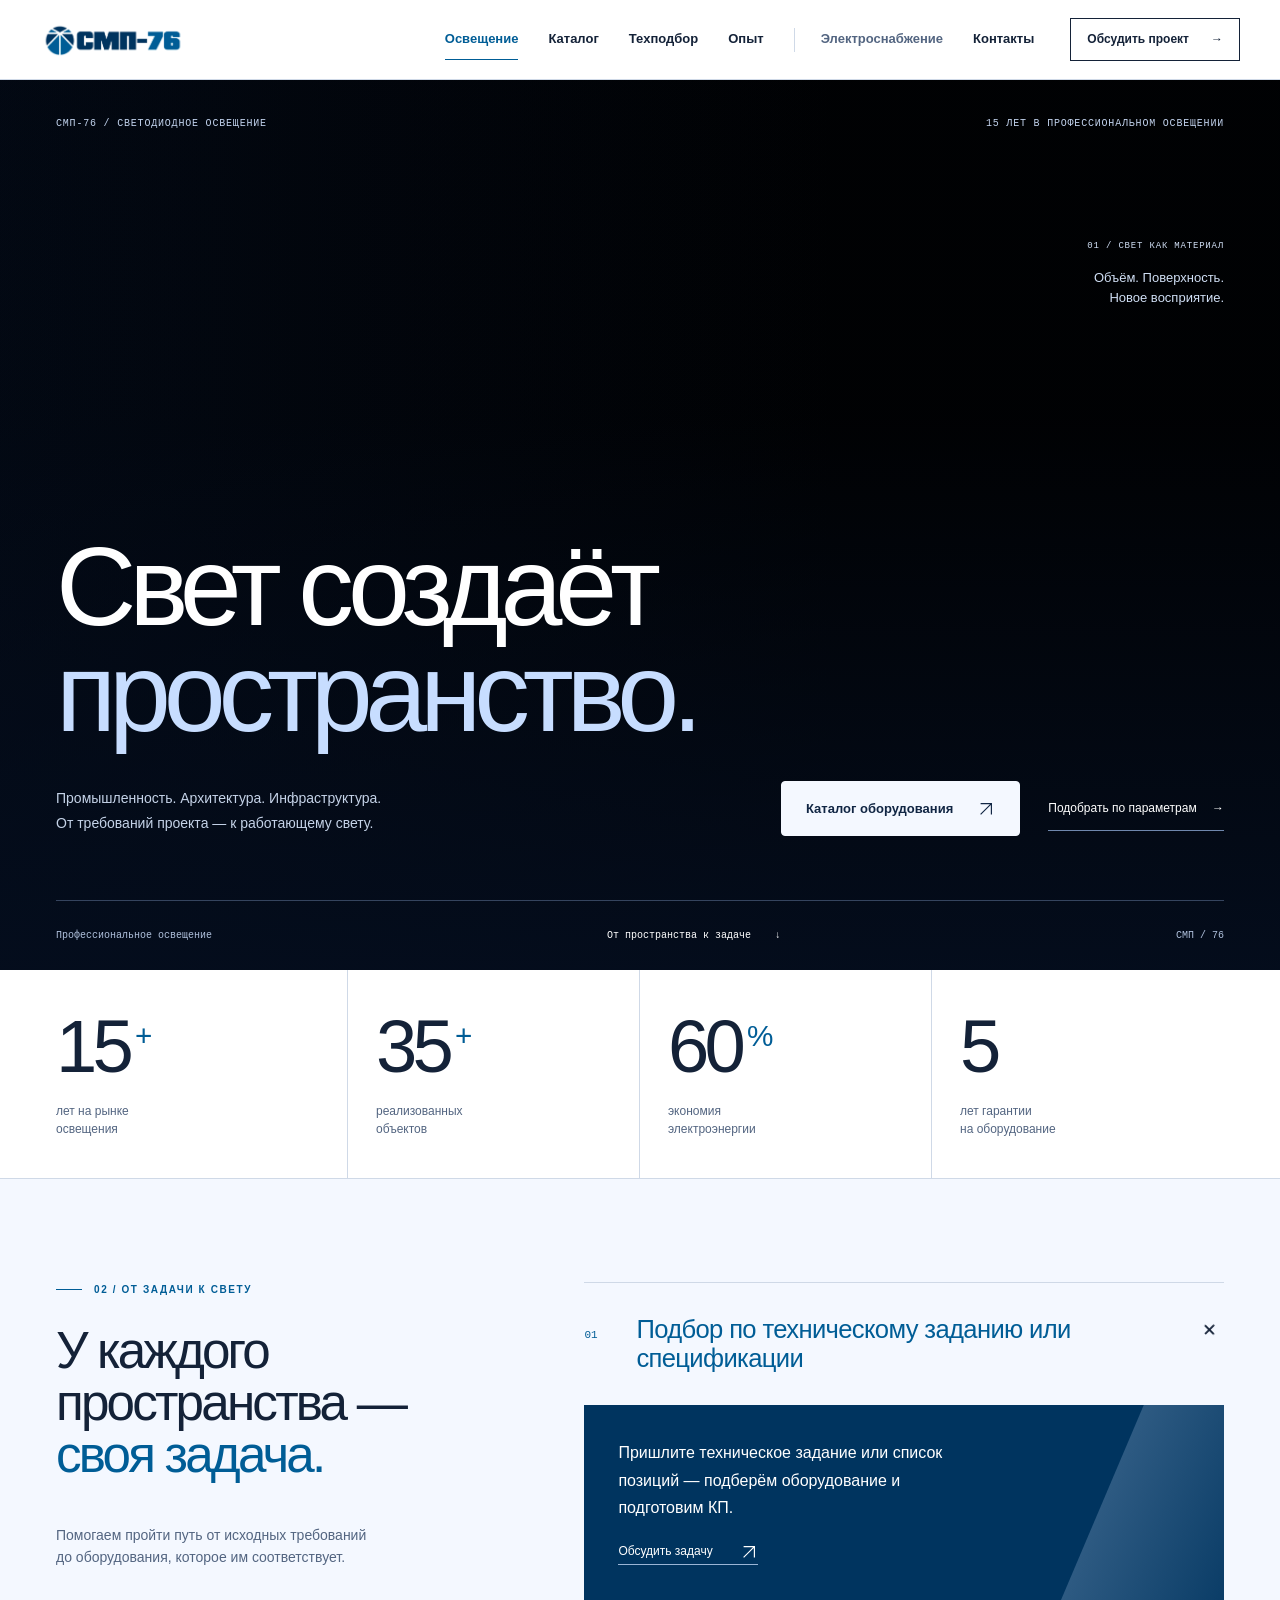
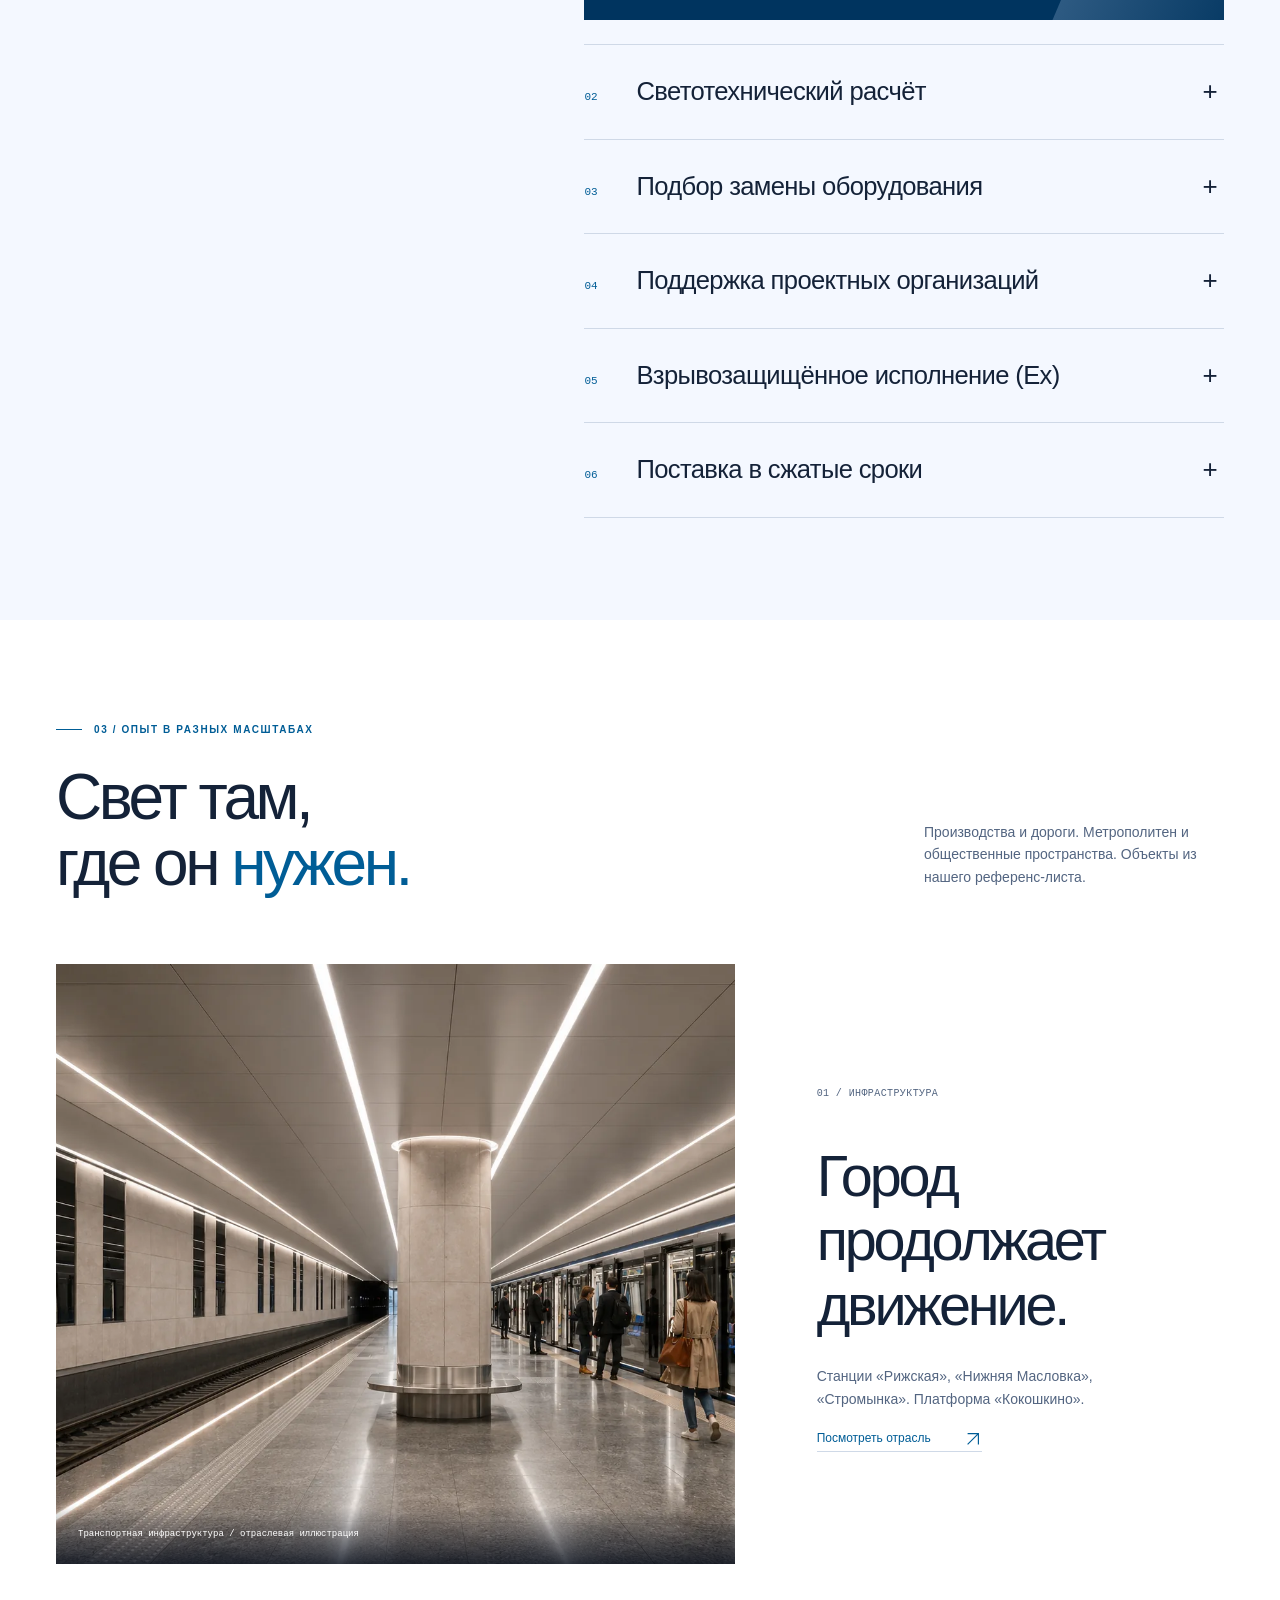
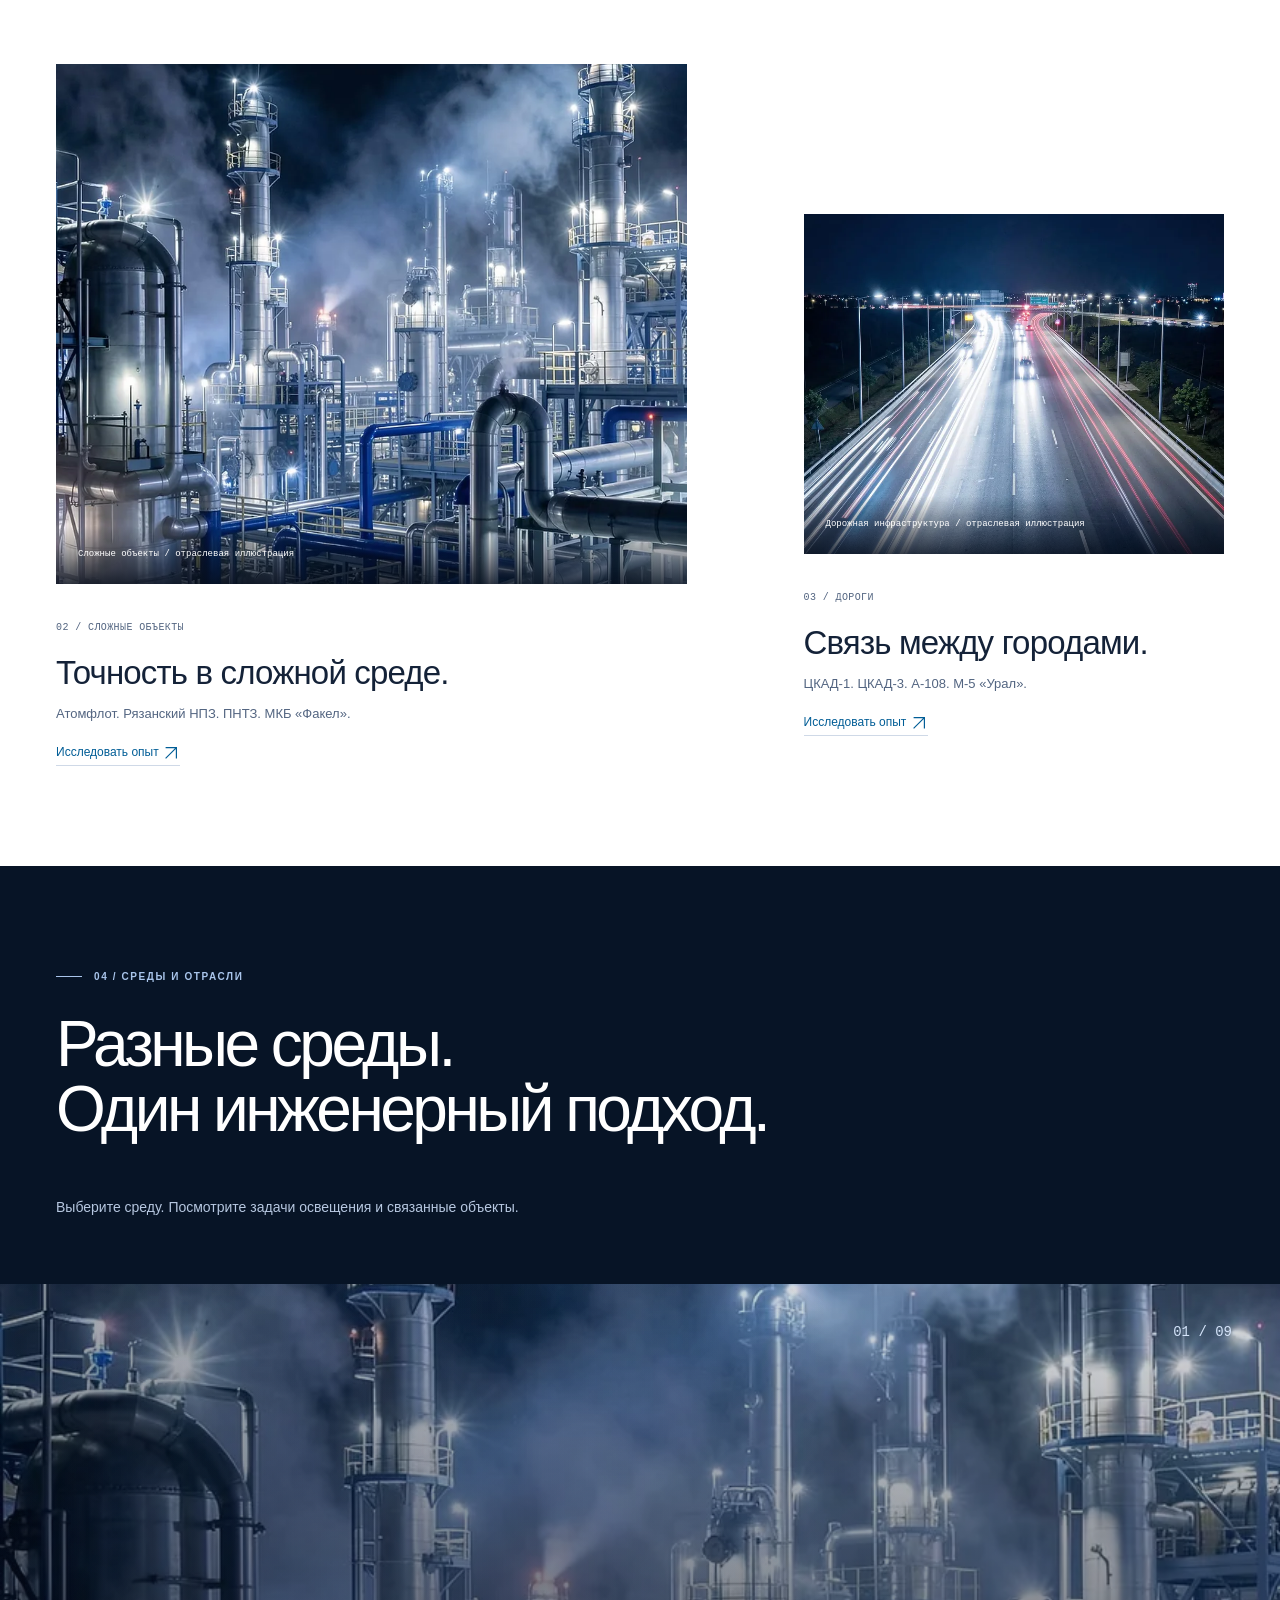
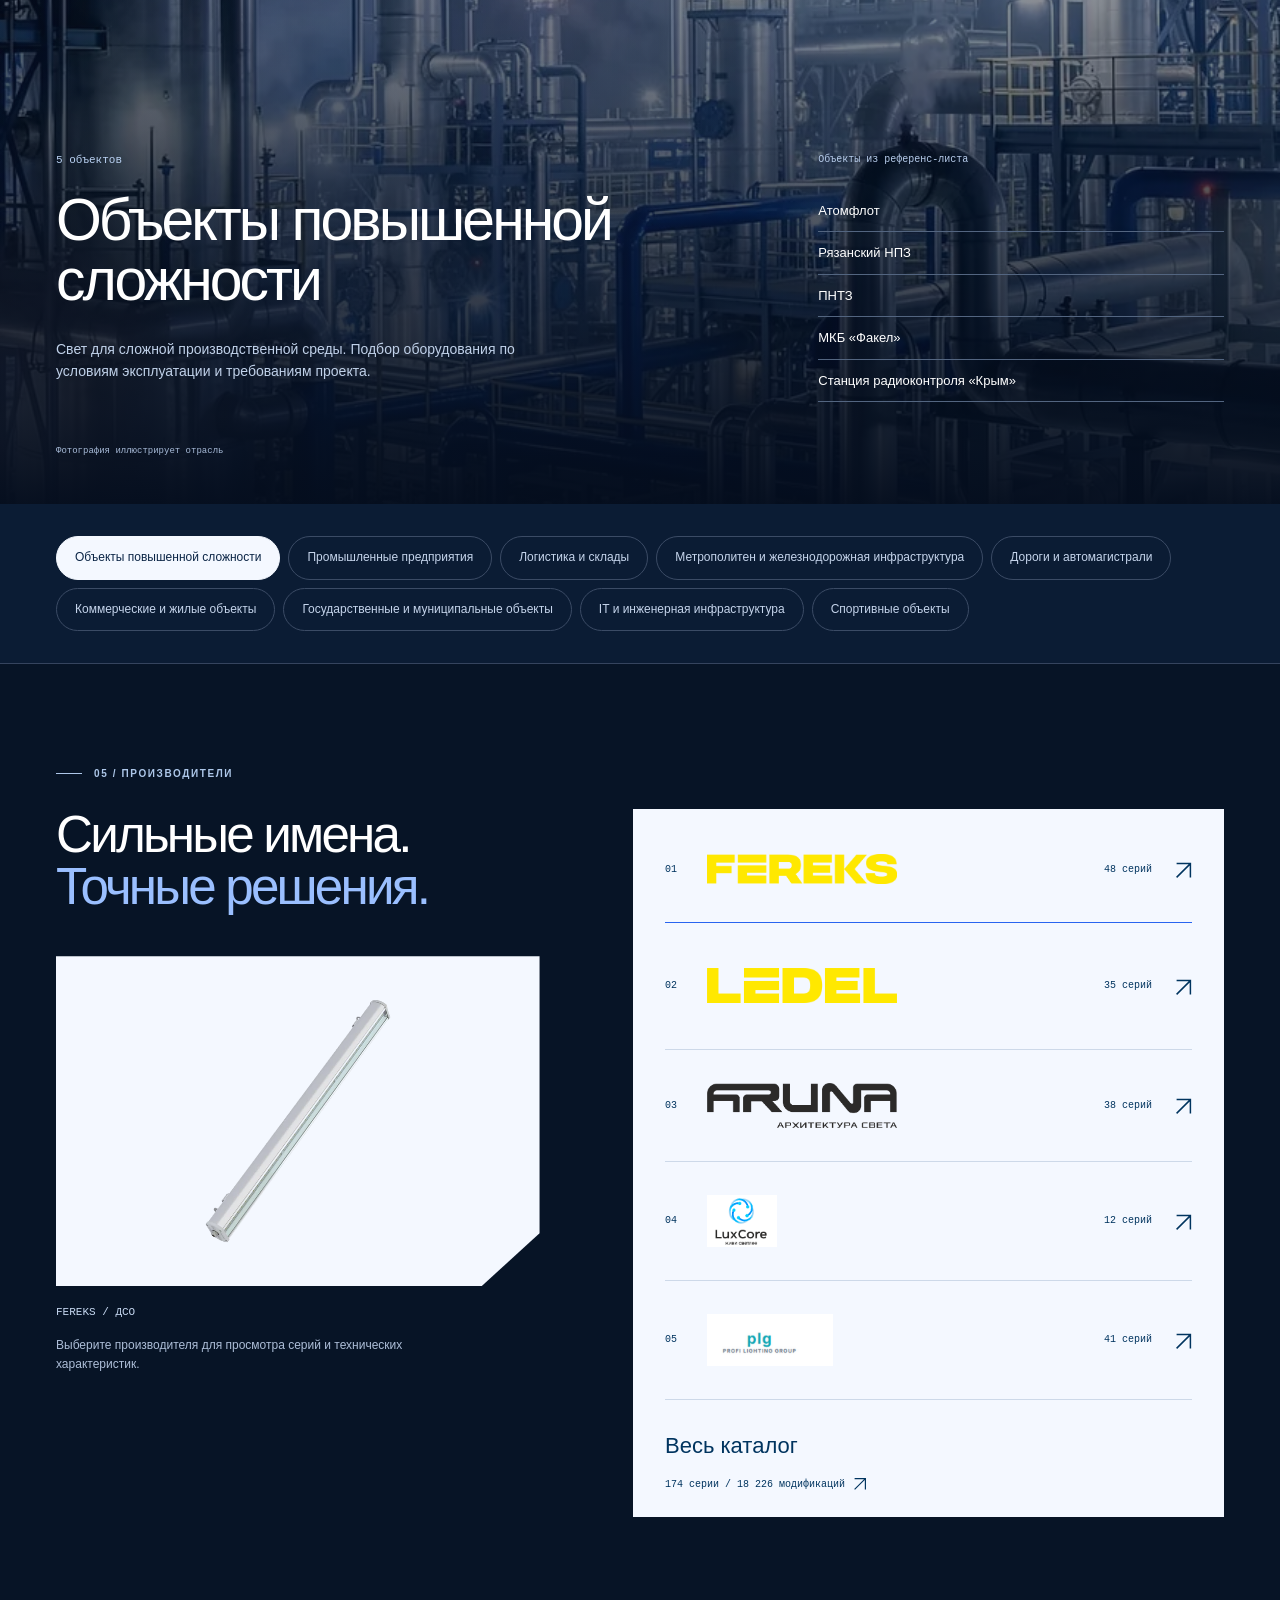
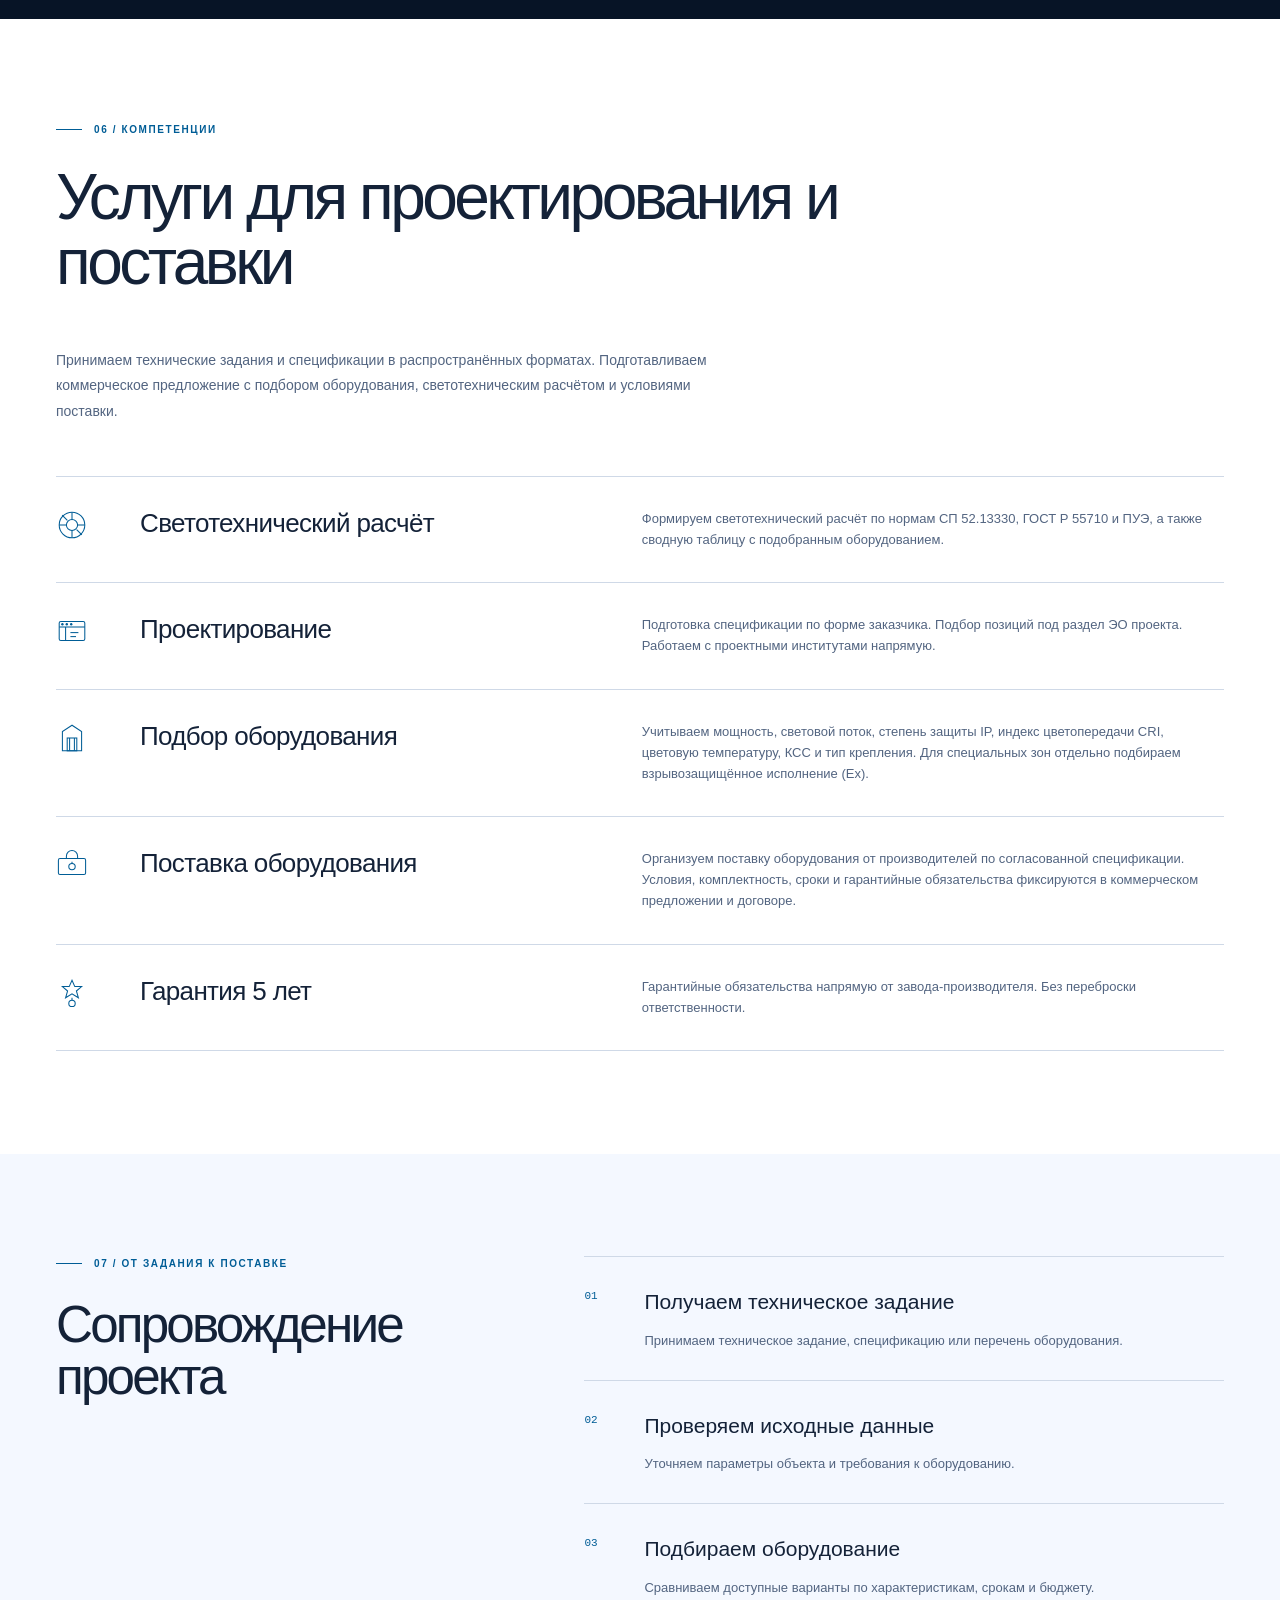
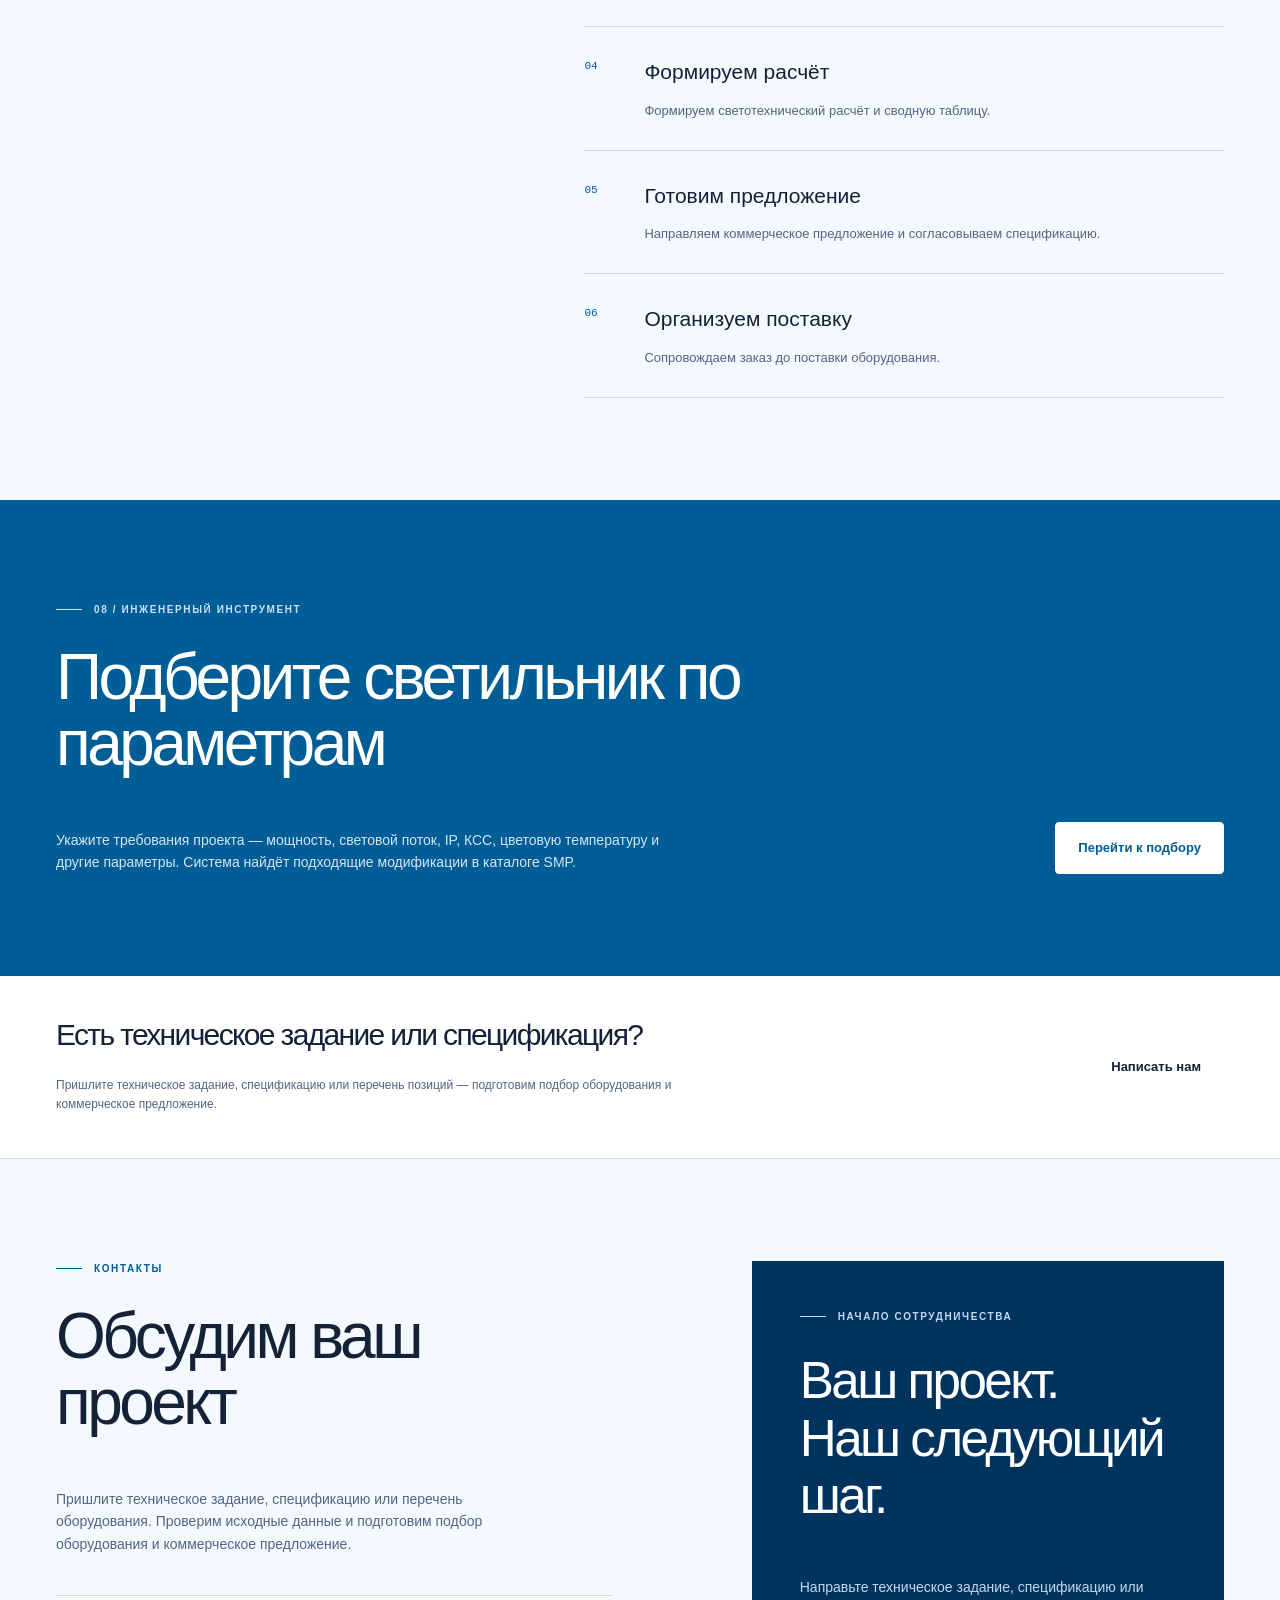
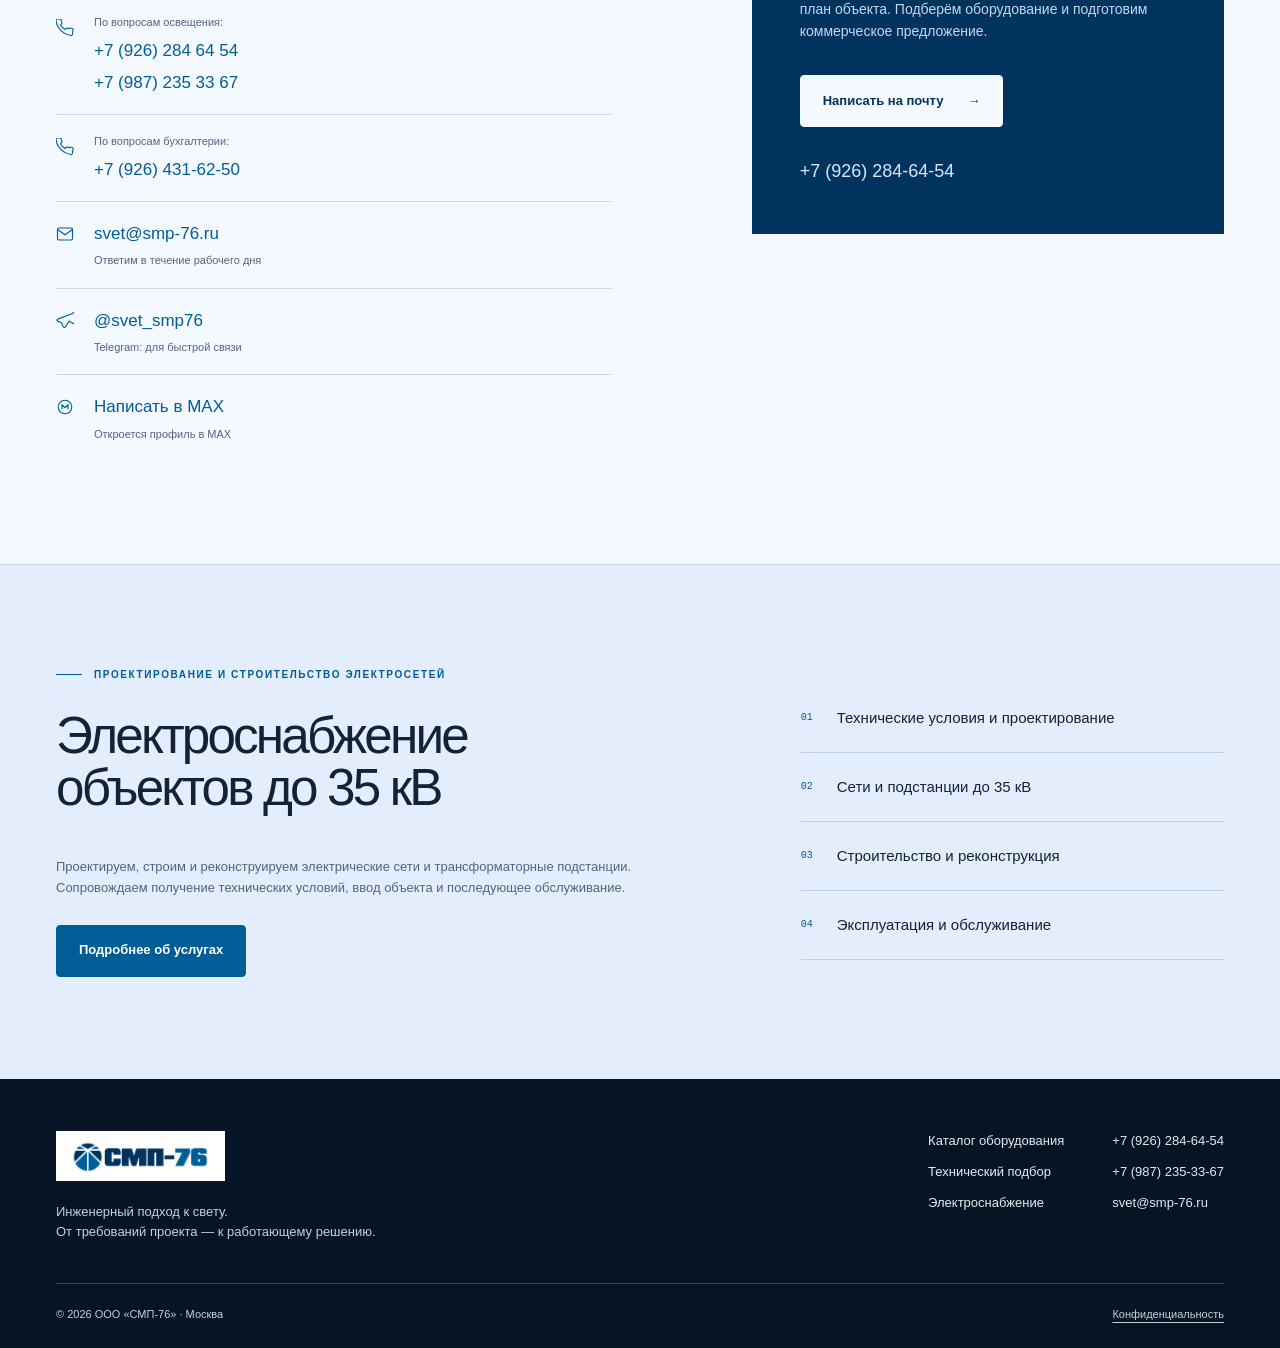
==== commit 46ee871f: "Build spatial SMP lighting experience and engineering workspace" ====
--- a/index.html
+++ b/index.html
@@ -13,7 +13,7 @@
       content="Инжиниринговая компания СМП-76. Светодиодное освещение под ключ: проектирование, поставка, монтаж. 15 лет опыта, 35+ объектов по России."
     />
     <link rel="canonical" href="https://smp-76.ru/" />
-    <meta name="theme-color" content="#0a202a" />
+    <meta name="theme-color" content="#071426" />
     <link rel="stylesheet" href="css/home.css" />
     <link rel="stylesheet" href="css/site.css" />
     <script src="js/site.js" defer></script>
@@ -75,44 +75,53 @@
       <!-- HERO -->
       <section class="home-hero" id="home" aria-labelledby="homeTitle">
         <div class="light-stage" aria-hidden="true">
-          <div class="light-fallback"></div>
+          <div class="light-fallback">
+            <i class="architecture-floor"></i><i class="architecture-wall"></i
+            ><i class="architecture-column"></i><i class="architecture-fin"></i>
+          </div>
           <canvas id="lightCanvas"></canvas>
           <div class="light-shade"></div>
-          <div class="light-horizon"></div>
         </div>
         <div class="container hero-layout">
+          <div class="hero-topline">
+            <span>СМП-76 / Светодиодное освещение</span
+            ><span>15 лет в профессиональном освещении</span>
+          </div>
           <div class="hero-copy">
-            <div class="eyebrow">СМП-76 / Профессиональный свет</div>
-            <h1 id="homeTitle">
-              Светодиодное<br />освещение.<br /><em>Точно по задаче.</em>
-            </h1>
-            <p class="hero-sub">
-              Для промышленных, инфраструктурных<br class="desktop-break" />
-              и архитектурных объектов. От инженерного<br
-                class="desktop-break"
-              />
-              расчёта до поставки оборудования.
-            </p>
-            <div class="hero-actions">
-              <a href="catalog.html" class="btn-p"
-                >Каталог оборудования
-                <span class="arrow" aria-hidden="true">→</span></a
-              ><a href="selection.html" class="hero-link"
-                >Подобрать по параметрам <span aria-hidden="true">→</span></a
-              >
+            <h1 id="homeTitle">Свет создаёт<br /><em>пространство.</em></h1>
+            <div class="hero-lower">
+              <p class="hero-sub">
+                Промышленность. Архитектура. Инфраструктура.<br />От требований
+                проекта — к работающему свету.
+              </p>
+              <div class="hero-actions">
+                <a href="catalog.html" class="btn-p"
+                  >Каталог оборудования
+                  <span aria-hidden="true"
+                    ><svg
+                      viewBox="0 0 20 20"
+                      fill="none"
+                      stroke="currentColor"
+                      stroke-width="1.3"
+                      aria-hidden="true"
+                    >
+                      <path d="M4 16L16 4M4 4h12v12" /></svg></span></a
+                ><a href="selection.html" class="hero-link"
+                  >Подобрать по параметрам <span aria-hidden="true">→</span></a
+                >
+              </div>
             </div>
           </div>
           <div class="hero-scene-note">
-            <span class="scene-cross" aria-hidden="true">+</span>
-            <p>Свет формирует<br />пространство.</p>
-            <span class="scene-index">СВЕТ / ОБЪЁМ / СРЕДА</span>
+            <span class="scene-index">01 / СВЕТ КАК МАТЕРИАЛ</span>
+            <p>Объём. Поверхность.<br />Новое восприятие.</p>
           </div>
         </div>
         <div class="container hero-base">
-          <span>15 лет в профессиональном освещении</span
-          ><a href="#about"
-            >Исследуйте наш опыт <span aria-hidden="true">↓</span></a
-          ><span>Промышленность / Архитектура / Инфраструктура</span>
+          <span>Профессиональное освещение</span
+          ><a href="#tasks"
+            >От пространства к задаче <span aria-hidden="true">↓</span></a
+          ><span>СМП / 76</span>
         </div>
       </section>
       <!-- STATS -->
@@ -146,152 +155,286 @@
       <div class="beam-divider"></div>
 
       <!-- ЗАДАЧИ -->
-      <section class="tasks">
+      <section class="tasks" id="tasks">
+        <div class="container narrative-layout">
+          <div class="narrative-intro">
+            <div class="slabel">02 / От задачи к свету</div>
+            <h2>У каждого<br />пространства —<br /><em>своя задача.</em></h2>
+            <p>
+              Помогаем пройти путь от исходных требований до оборудования,
+              которое им соответствует.
+            </p>
+          </div>
+          <div class="task-sequence">
+            <details class="task-scene" name="smp-tasks" open>
+              <summary>
+                <span class="task-number">01</span>
+                <h3>Подбор по техническому заданию или спецификации</h3>
+                <span class="task-plus" aria-hidden="true">+</span>
+              </summary>
+              <div class="task-answer">
+                <p>
+                  Пришлите техническое задание или список позиций — подберём
+                  оборудование и подготовим КП.
+                </p>
+                <a href="/#contact"
+                  >Обсудить задачу
+                  <span aria-hidden="true"
+                    ><svg
+                      viewBox="0 0 20 20"
+                      fill="none"
+                      stroke="currentColor"
+                      stroke-width="1.3"
+                      aria-hidden="true"
+                    >
+                      <path d="M4 16L16 4M4 4h12v12" /></svg></span></a
+                ><span class="task-plane" aria-hidden="true"></span>
+              </div>
+            </details>
+            <details class="task-scene" name="smp-tasks">
+              <summary>
+                <span class="task-number">02</span>
+                <h3>Светотехнический расчёт</h3>
+                <span class="task-plus" aria-hidden="true">+</span>
+              </summary>
+              <div class="task-answer">
+                <p>
+                  Формируем светотехнический расчёт по СП 52.13330 и ГОСТ Р
+                  55710, а также сводную таблицу по подобранному оборудованию.
+                </p>
+                <a href="/#contact"
+                  >Обсудить задачу
+                  <span aria-hidden="true"
+                    ><svg
+                      viewBox="0 0 20 20"
+                      fill="none"
+                      stroke="currentColor"
+                      stroke-width="1.3"
+                      aria-hidden="true"
+                    >
+                      <path d="M4 16L16 4M4 4h12v12" /></svg></span></a
+                ><span class="task-plane" aria-hidden="true"></span>
+              </div>
+            </details>
+            <details class="task-scene" name="smp-tasks">
+              <summary>
+                <span class="task-number">03</span>
+                <h3>Подбор замены оборудования</h3>
+                <span class="task-plus" aria-hidden="true">+</span>
+              </summary>
+              <div class="task-answer">
+                <p>
+                  Подбираем российские и импортные варианты с учётом технических
+                  требований, бюджета, сроков поставки и условий эксплуатации.
+                </p>
+                <a href="/#contact"
+                  >Обсудить задачу
+                  <span aria-hidden="true"
+                    ><svg
+                      viewBox="0 0 20 20"
+                      fill="none"
+                      stroke="currentColor"
+                      stroke-width="1.3"
+                      aria-hidden="true"
+                    >
+                      <path d="M4 16L16 4M4 4h12v12" /></svg></span></a
+                ><span class="task-plane" aria-hidden="true"></span>
+              </div>
+            </details>
+            <details class="task-scene" name="smp-tasks">
+              <summary>
+                <span class="task-number">04</span>
+                <h3>Поддержка проектных организаций</h3>
+                <span class="task-plus" aria-hidden="true">+</span>
+              </summary>
+              <div class="task-answer">
+                <p>
+                  Предоставляем технические паспорта, BIM-файлы, IES-файлы,
+                  чертежи для включения в проект.
+                </p>
+                <a href="/#contact"
+                  >Обсудить задачу
+                  <span aria-hidden="true"
+                    ><svg
+                      viewBox="0 0 20 20"
+                      fill="none"
+                      stroke="currentColor"
+                      stroke-width="1.3"
+                      aria-hidden="true"
+                    >
+                      <path d="M4 16L16 4M4 4h12v12" /></svg></span></a
+                ><span class="task-plane" aria-hidden="true"></span>
+              </div>
+            </details>
+            <details class="task-scene" name="smp-tasks">
+              <summary>
+                <span class="task-number">05</span>
+                <h3>Взрывозащищённое исполнение (Ex)</h3>
+                <span class="task-plus" aria-hidden="true">+</span>
+              </summary>
+              <div class="task-answer">
+                <p>
+                  Подбор светильников для зон 1, 2, 21, 22 по классификации
+                  ATEX/IECEx. Серии Ex-FHB, Ex-FPL, Ex-ДКУ и др.
+                </p>
+                <a href="/#contact"
+                  >Обсудить задачу
+                  <span aria-hidden="true"
+                    ><svg
+                      viewBox="0 0 20 20"
+                      fill="none"
+                      stroke="currentColor"
+                      stroke-width="1.3"
+                      aria-hidden="true"
+                    >
+                      <path d="M4 16L16 4M4 4h12v12" /></svg></span></a
+                ><span class="task-plane" aria-hidden="true"></span>
+              </div>
+            </details>
+            <details class="task-scene" name="smp-tasks">
+              <summary>
+                <span class="task-number">06</span>
+                <h3>Поставка в сжатые сроки</h3>
+                <span class="task-plus" aria-hidden="true">+</span>
+              </summary>
+              <div class="task-answer">
+                <p>
+                  Серийные позиции — от 5 рабочих дней. Нестандартные исполнения
+                  — по согласованию с заводом.
+                </p>
+                <a href="/#contact"
+                  >Обсудить задачу
+                  <span aria-hidden="true"
+                    ><svg
+                      viewBox="0 0 20 20"
+                      fill="none"
+                      stroke="currentColor"
+                      stroke-width="1.3"
+                      aria-hidden="true"
+                    >
+                      <path d="M4 16L16 4M4 4h12v12" /></svg></span></a
+                ><span class="task-plane" aria-hidden="true"></span>
+              </div>
+            </details>
+          </div>
+        </div>
+      </section>
+
+      <!-- INDUSTRIES -->
+      <section class="experience" id="about">
         <div class="container">
-          <div class="slabel fu">С чем обращаются</div>
-          <h2 class="fu">Задачи, которые мы решаем</h2>
-          <div class="task-grid fu">
-            <a href="/#contact" class="task-card">
-              <span class="task-number" aria-hidden="true">01</span
-              ><svg
-                class="task-icon"
-                viewbox="0 0 40 40"
-                fill="none"
-                stroke="currentColor"
-                stroke-width="1.4"
-                aria-hidden="true"
-              >
-                <rect x="9" y="6" width="22" height="28" rx="2"></rect>
-                <path d="M15 6.5h10v5H15z"></path>
-                <line x1="14" y1="17" x2="26" y2="17"></line>
-                <line x1="14" y1="22" x2="26" y2="22"></line>
-                <line x1="14" y1="27" x2="22" y2="27"></line>
-              </svg>
-              <h3>Подбор по техническому заданию или спецификации</h3>
-              <p>
-                Пришлите техническое задание или список позиций — подберём
-                оборудование и подготовим КП.
-              </p>
-            </a>
-
-            <a href="/#contact" class="task-card">
-              <span class="task-number" aria-hidden="true">02</span
-              ><svg
-                class="task-icon"
-                viewbox="0 0 40 40"
-                fill="none"
-                stroke="currentColor"
-                stroke-width="1.4"
-                aria-hidden="true"
-              >
-                <circle cx="20" cy="20" r="14"></circle>
-                <path d="M20 6v28M6 20h28"></path>
-                <circle cx="20" cy="20" r="5"></circle>
-              </svg>
-              <h3>Светотехнический расчёт</h3>
-              <p>
-                Формируем светотехнический расчёт по СП 52.13330 и ГОСТ Р 55710,
-                а также сводную таблицу по подобранному оборудованию.
-              </p>
-            </a>
-
-            <a href="catalog.html" class="task-card">
-              <span class="task-number" aria-hidden="true">03</span
-              ><svg
-                class="task-icon"
-                viewbox="0 0 40 40"
-                fill="none"
-                stroke="currentColor"
-                stroke-width="1.4"
-                aria-hidden="true"
-              >
-                <path d="M31 14a13 13 0 00-22-2l-3 4"></path>
-                <path d="M6 9v7h7"></path>
-                <path d="M9 26a13 13 0 0022 2l3-4"></path>
-                <path d="M34 31v-7h-7"></path>
-              </svg>
-              <h3>Подбор замены оборудования</h3>
-              <p>
-                Подбираем российские и импортные варианты с учётом технических
-                требований, бюджета, сроков поставки и условий эксплуатации.
-              </p>
-            </a>
-
-            <a href="/#contact" class="task-card">
-              <span class="task-number" aria-hidden="true">04</span
-              ><svg
-                class="task-icon"
-                viewbox="0 0 40 40"
-                fill="none"
-                stroke="currentColor"
-                stroke-width="1.4"
-                aria-hidden="true"
-              >
-                <path d="M8 34V8h14"></path>
-                <path d="M8 12h24"></path>
-                <path d="M22 8l10 4-10 4z"></path>
-                <path d="M17 34V18h10v16"></path>
-                <path d="M11 34h20"></path>
-              </svg>
-              <h3>Поддержка проектных организаций</h3>
-              <p>
-                Предоставляем технические паспорта, BIM-файлы, IES-файлы,
-                чертежи для включения в проект.
-              </p>
-            </a>
-
-            <a href="/#contact" class="task-card">
-              <span class="task-number" aria-hidden="true">05</span
-              ><svg
-                class="task-icon"
-                viewbox="0 0 40 40"
-                fill="none"
-                stroke="currentColor"
-                stroke-width="1.4"
-                aria-hidden="true"
-              >
-                <path d="M23 4L10 22h9l-2 14 13-19h-9z"></path>
-              </svg>
-              <h3>Взрывозащищённое исполнение (Ex)</h3>
-              <p>
-                Подбор светильников для зон 1, 2, 21, 22 по классификации
-                ATEX/IECEx. Серии Ex-FHB, Ex-FPL, Ex-ДКУ и др.
-              </p>
-            </a>
-
-            <a href="/#contact" class="task-card">
-              <span class="task-number" aria-hidden="true">06</span
-              ><svg
-                class="task-icon"
-                viewbox="0 0 40 40"
-                fill="none"
-                stroke="currentColor"
-                stroke-width="1.4"
-                aria-hidden="true"
-              >
-                <path d="M6 13l14-7 14 7-14 7z"></path>
-                <path d="M6 13v15l14 7 14-7V13"></path>
-                <path d="M20 20v15"></path>
-                <path d="M13 10l14 7"></path>
-              </svg>
-              <h3>Поставка в сжатые сроки</h3>
-              <p>
-                Серийные позиции — от 5 рабочих дней. Нестандартные исполнения —
-                по согласованию с заводом.
-              </p>
-            </a>
+          <div class="editorial-heading">
+            <div>
+              <div class="slabel">03 / Опыт в разных масштабах</div>
+              <h2>Свет там,<br />где он <em>нужен.</em></h2>
+            </div>
+            <p>
+              Производства и дороги. Метрополитен и общественные пространства.
+              Объекты из нашего референс-листа.
+            </p>
+          </div>
+          <article class="experience-lead">
+            <figure>
+              <img
+                src="images/reference-metro.webp"
+                alt="Транспортная инфраструктура — отраслевая иллюстрация"
+                loading="lazy"
+                decoding="async"
+              />
+              <figcaption>
+                Транспортная инфраструктура / отраслевая иллюстрация
+              </figcaption>
+            </figure>
+            <div class="experience-copy">
+              <span class="folio">01 / ИНФРАСТРУКТУРА</span>
+              <h3>Город<br />продолжает<br />движение.</h3>
+              <p>
+                Станции «Рижская», «Нижняя Масловка», «Стромынка». Платформа
+                «Кокошкино».
+              </p>
+              <a href="#industry-explorer" data-explore="metro"
+                >Посмотреть отрасль
+                <span aria-hidden="true"
+                  ><svg
+                    viewBox="0 0 20 20"
+                    fill="none"
+                    stroke="currentColor"
+                    stroke-width="1.3"
+                    aria-hidden="true"
+                  >
+                    <path d="M4 16L16 4M4 4h12v12" /></svg></span
+              ></a>
+            </div>
+          </article>
+          <div class="experience-pair">
+            <article>
+              <figure>
+                <img
+                  src="images/reference-complex.webp"
+                  alt="Промышленная среда — отраслевая иллюстрация"
+                  loading="lazy"
+                  decoding="async"
+                />
+                <figcaption>
+                  Сложные объекты / отраслевая иллюстрация
+                </figcaption>
+              </figure>
+              <div class="experience-caption">
+                <span class="folio">02 / СЛОЖНЫЕ ОБЪЕКТЫ</span>
+                <h3>Точность в сложной среде.</h3>
+                <p>Атомфлот. Рязанский НПЗ. ПНТЗ. МКБ «Факел».</p>
+                <a href="#industry-explorer" data-explore="complex"
+                  >Исследовать опыт
+                  <svg
+                    viewBox="0 0 20 20"
+                    fill="none"
+                    stroke="currentColor"
+                    stroke-width="1.3"
+                    aria-hidden="true"
+                  >
+                    <path d="M4 16L16 4M4 4h12v12" /></svg
+                ></a>
+              </div>
+            </article>
+            <article>
+              <figure>
+                <img
+                  src="images/reference-roads.webp"
+                  alt="Дорожная инфраструктура — отраслевая иллюстрация"
+                  loading="lazy"
+                  decoding="async"
+                />
+                <figcaption>
+                  Дорожная инфраструктура / отраслевая иллюстрация
+                </figcaption>
+              </figure>
+              <div class="experience-caption">
+                <span class="folio">03 / ДОРОГИ</span>
+                <h3>Связь между городами.</h3>
+                <p>ЦКАД-1. ЦКАД-3. А-108. М-5 «Урал».</p>
+                <a href="#industry-explorer" data-explore="roads"
+                  >Исследовать опыт
+                  <svg
+                    viewBox="0 0 20 20"
+                    fill="none"
+                    stroke="currentColor"
+                    stroke-width="1.3"
+                    aria-hidden="true"
+                  >
+                    <path d="M4 16L16 4M4 4h12v12" /></svg
+                ></a>
+              </div>
+            </article>
           </div>
         </div>
       </section>
-
-      <!-- INDUSTRIES -->
-      <section class="about industries" id="about">
+      <section class="industries" id="industry-explorer">
         <div class="container">
           <div class="industries-head fu">
-            <div class="slabel">Реализованные проекты</div>
-            <h2>Отрасли, в которых мы работаем</h2>
+            <div class="slabel">04 / Среды и отрасли</div>
+            <h2>Разные среды.<br />Один инженерный подход.</h2>
             <p class="sdesc">
-              Выберите отрасль, чтобы посмотреть реализованные объекты.
+              Выберите среду. Посмотрите задачи освещения и связанные объекты.
             </p>
           </div>
 
@@ -415,10 +558,29 @@
               aria-labelledby="industry-complex"
             >
               <div class="industry-bg" id="industry-bg"></div>
+              <div
+                class="industry-bg industry-bg-next"
+                id="industry-bg-next"
+                aria-hidden="true"
+              ></div>
+              <div class="industry-light" aria-hidden="true"></div>
+              <span
+                class="industry-folio"
+                id="industry-folio"
+                aria-hidden="true"
+                >01 / 09</span
+              >
               <div class="industry-shade"></div>
               <div class="industry-content">
                 <div class="industry-count" id="industry-count">5 объектов</div>
                 <h3 id="industry-title">Объекты повышенной сложности</h3>
+                <p id="industry-description">
+                  Свет для сложной производственной среды. Подбор оборудования
+                  по условиям эксплуатации и требованиям проекта.
+                </p>
+                <span class="industry-list-label"
+                  >Объекты из референс-листа</span
+                >
                 <ul class="industry-projects" id="industry-projects">
                   <li>Атомфлот</li>
                   <li>Рязанский НПЗ</li>
@@ -426,6 +588,9 @@
                   <li>МКБ «Факел»</li>
                   <li>Станция радиоконтроля «Крым»</li>
                 </ul>
+                <span class="industry-image-note"
+                  >Фотография иллюстрирует отрасль</span
+                >
               </div>
             </article>
           </div>
@@ -435,9 +600,157 @@
       <div class="beam-divider"></div>
 
       <!-- SERVICES BENTO -->
+
+      <!-- WHY -->
+
+      <!-- CATALOGUE -->
+      <section class="manufacturers" id="catalogue">
+        <div class="container">
+          <div class="slabel">05 / Производители</div>
+          <div class="brand-composition">
+            <div class="brand-stage">
+              <h2>Сильные имена.<br /><em>Точные решения.</em></h2>
+              <div class="brand-product" aria-hidden="true">
+                <img
+                  id="brand-preview-image"
+                  src="images/fereks-dso.webp"
+                  alt=""
+                  loading="lazy"
+                  decoding="async"
+                /><span id="brand-preview-placeholder" hidden
+                  >PLG<br /><small>Фотография не предоставлена</small></span
+                >
+              </div>
+              <div class="brand-product-caption" id="brand-preview-caption">
+                FEREKS / ДСО
+              </div>
+              <p>
+                Выберите производителя для просмотра серий и технических
+                характеристик.
+              </p>
+            </div>
+            <div class="brand-list">
+              <a
+                class="manufacturer-card"
+                href="catalog.html?brand=FEREKS"
+                data-brand-preview="FEREKS"
+                ><span class="brand-index">01</span
+                ><img
+                  src="logo-fereks.png"
+                  alt="FEREKS"
+                  loading="lazy"
+                  decoding="async" /><span class="brand-series-count"
+                  >48 серий</span
+                ><span class="brand-arrow" aria-hidden="true"
+                  ><svg
+                    viewBox="0 0 20 20"
+                    fill="none"
+                    stroke="currentColor"
+                    stroke-width="1.3"
+                    aria-hidden="true"
+                  >
+                    <path d="M4 16L16 4M4 4h12v12" /></svg></span></a
+              ><a
+                class="manufacturer-card"
+                href="catalog.html?brand=LEDEL"
+                data-brand-preview="LEDEL"
+                ><span class="brand-index">02</span
+                ><img
+                  src="logo-ledel.png"
+                  alt="LEDEL"
+                  loading="lazy"
+                  decoding="async" /><span class="brand-series-count"
+                  >35 серий</span
+                ><span class="brand-arrow" aria-hidden="true"
+                  ><svg
+                    viewBox="0 0 20 20"
+                    fill="none"
+                    stroke="currentColor"
+                    stroke-width="1.3"
+                    aria-hidden="true"
+                  >
+                    <path d="M4 16L16 4M4 4h12v12" /></svg></span></a
+              ><a
+                class="manufacturer-card"
+                href="catalog.html?brand=ARUNA"
+                data-brand-preview="ARUNA"
+                ><span class="brand-index">03</span
+                ><img
+                  src="logo-aruna.png"
+                  alt="ARUNA"
+                  loading="lazy"
+                  decoding="async" /><span class="brand-series-count"
+                  >38 серий</span
+                ><span class="brand-arrow" aria-hidden="true"
+                  ><svg
+                    viewBox="0 0 20 20"
+                    fill="none"
+                    stroke="currentColor"
+                    stroke-width="1.3"
+                    aria-hidden="true"
+                  >
+                    <path d="M4 16L16 4M4 4h12v12" /></svg></span></a
+              ><a
+                class="manufacturer-card"
+                href="catalog.html?brand=LUXCORE"
+                data-brand-preview="LUXCORE"
+                ><span class="brand-index">04</span
+                ><img
+                  src="logo-luxcore.png"
+                  alt="LUXCORE"
+                  loading="lazy"
+                  decoding="async" /><span class="brand-series-count"
+                  >12 серий</span
+                ><span class="brand-arrow" aria-hidden="true"
+                  ><svg
+                    viewBox="0 0 20 20"
+                    fill="none"
+                    stroke="currentColor"
+                    stroke-width="1.3"
+                    aria-hidden="true"
+                  >
+                    <path d="M4 16L16 4M4 4h12v12" /></svg></span></a
+              ><a
+                class="manufacturer-card"
+                href="catalog.html?brand=PLG"
+                data-brand-preview="PLG"
+                ><span class="brand-index">05</span
+                ><img
+                  src="logo-plg.png"
+                  alt="PLG"
+                  loading="lazy"
+                  decoding="async" /><span class="brand-series-count"
+                  >41 серий</span
+                ><span class="brand-arrow" aria-hidden="true"
+                  ><svg
+                    viewBox="0 0 20 20"
+                    fill="none"
+                    stroke="currentColor"
+                    stroke-width="1.3"
+                    aria-hidden="true"
+                  >
+                    <path d="M4 16L16 4M4 4h12v12" /></svg></span></a
+              ><a href="catalog.html" class="brand-all"
+                >Весь каталог
+                <span
+                  >174 серии / 18 226 модификаций
+                  <svg
+                    viewBox="0 0 20 20"
+                    fill="none"
+                    stroke="currentColor"
+                    stroke-width="1.3"
+                    aria-hidden="true"
+                  >
+                    <path d="M4 16L16 4M4 4h12v12" /></svg></span
+              ></a>
+            </div>
+          </div>
+        </div>
+      </section>
+
       <section class="services" id="services">
         <div class="container">
-          <div class="slabel fu">Услуги</div>
+          <div class="slabel fu">06 / Компетенции</div>
           <h2 class="fu">Услуги для проектирования и поставки</h2>
           <p class="sdesc fu">
             Принимаем технические задания и спецификации в распространённых
@@ -586,11 +899,9 @@
           </div>
         </div>
       </section>
-
-      <!-- WHY -->
       <section class="why" id="why">
         <div class="container">
-          <div class="slabel fu">Порядок работы</div>
+          <div class="slabel fu">07 / От задания к поставке</div>
           <h2 class="fu">Сопровождение проекта</h2>
           <div class="project-roadmap fu">
             <div class="road-step">
@@ -629,65 +940,12 @@
           </div>
         </div>
       </section>
-
-      <!-- CATALOGUE -->
-      <section class="catalogue manufacturers" id="catalogue">
-        <div class="container">
-          <div class="slabel fu">Каталог</div>
-          <h2 class="fu">Производители оборудования</h2>
-          <p class="sdesc fu">
-            Выберите производителя для просмотра серий оборудования и
-            технических характеристик.
-          </p>
-          <div class="manufacturer-grid fu">
-            <a href="catalog.html?brand=FEREKS" class="manufacturer-card"
-              ><img
-                src="logo-fereks.png"
-                alt="FEREKS"
-                decoding="async"
-                loading="lazy"
-            /></a>
-            <a href="catalog.html?brand=ARUNA" class="manufacturer-card"
-              ><img
-                src="logo-aruna.png"
-                alt="ARUNA"
-                decoding="async"
-                loading="lazy"
-            /></a>
-            <a href="catalog.html?brand=LUXCORE" class="manufacturer-card"
-              ><img
-                src="logo-luxcore.png"
-                alt="LUXCORE"
-                decoding="async"
-                loading="lazy"
-            /></a>
-            <a href="catalog.html?brand=LEDEL" class="manufacturer-card"
-              ><img
-                src="logo-ledel.png"
-                alt="LEDEL"
-                decoding="async"
-                loading="lazy"
-            /></a>
-            <a href="catalog.html?brand=PLG" class="manufacturer-card"
-              ><img
-                src="logo-plg.png"
-                alt="PLG — Profi Lighting Group"
-                decoding="async"
-                loading="lazy"
-            /></a>
-          </div>
-          <div class="manufacturer-action fu">
-            <a href="catalog.html" class="btn-p">Открыть весь каталог →</a>
-          </div>
-        </div>
-      </section>
-
       <!-- EQUIPMENT SELECTION -->
       <section class="selector-section">
         <div class="container">
           <div class="selector-callout">
             <div>
-              <div class="slabel">Инженерный подбор</div>
+              <div class="slabel">08 / Инженерный инструмент</div>
               <h2>Подберите светильник по параметрам</h2>
               <p>
                 Укажите требования проекта — мощность, световой поток, IP, КСС,
--- a/css/home.css
+++ b/css/home.css
@@ -1,159 +1,204 @@
+/* Light builds space: finite scenes, native scrolling, original photography. */
+.home {
+  background: var(--paper);
+}
 .home section {
-  padding: 104px 0;
+  padding: clamp(72px, 8vw, 128px) 0;
+}
+.home h2 {
+  font-size: clamp(38px, 5vw, 76px);
+  line-height: 1.02;
+  font-weight: 500;
+  letter-spacing: -0.055em;
+}
+.home h2 em {
+  font-style: normal;
+  color: var(--blue);
+}
+.home .slabel {
+  margin-bottom: 28px;
 }
 .home .home-hero {
   position: relative;
   isolation: isolate;
   padding: 0;
-  background: #091c26;
-  color: #fff;
   overflow: hidden;
-}
-.hero-layout {
-  min-height: min(820px, calc(100svh - 80px));
+  color: white;
+  background: var(--night);
+}
+.light-stage {
+  position: absolute;
+  inset: 0;
+  z-index: 0;
+  pointer-events: none;
+}
+.light-stage canvas {
+  position: absolute;
+  inset: 0;
+  width: 100%;
+  height: 100%;
+  opacity: 0;
+  transition: opacity var(--scene-duration) var(--ease);
+}
+.light-stage.is-ready canvas {
+  opacity: 1;
+}
+.light-fallback {
+  position: absolute;
+  inset: 0;
+  overflow: hidden;
+  background: linear-gradient(130deg, #071426 5%, #152f57 65%, #47648f);
+}
+.light-fallback i {
+  position: absolute;
+  display: block;
+}
+.architecture-floor {
+  inset: 56% -15% -40%;
+  background: linear-gradient(110deg, #0a1930, #5776a2 68%, #bfd9fb);
+  transform: skewY(-12deg);
+}
+.architecture-wall {
+  left: 47%;
+  top: -12%;
+  width: 25%;
+  height: 80%;
+  background: linear-gradient(105deg, #21385c, #c5dbf7);
+  transform: skewY(12deg);
+  box-shadow: 40px 30px 0 #0c1b34;
+}
+.architecture-column {
+  left: 76%;
+  top: 6%;
+  width: 12%;
+  height: 66%;
+  border-radius: 50% / 6%;
+  background: linear-gradient(90deg, #153157, #829bc0 62%, #bdd5f5);
+}
+.architecture-fin {
+  left: 37%;
+  top: 35%;
+  width: 9%;
+  height: 29%;
+  background: linear-gradient(100deg, #102440, #849fc5);
+  transform: skewY(-16deg);
+}
+.light-shade {
+  position: absolute;
+  inset: 0;
+  background:
+    linear-gradient(
+      0deg,
+      rgba(4, 13, 29, 0.96),
+      rgba(4, 13, 29, 0.12) 62%,
+      rgba(4, 13, 29, 0.12)
+    ),
+    linear-gradient(90deg, rgba(4, 13, 29, 0.6), transparent 65%);
+}
+.home .hero-layout {
+  min-height: min(920px, calc(100svh - var(--header-height)));
+  position: relative;
+  display: grid;
+  grid-template-rows: auto 1fr;
+  padding-block: 36px 64px;
+  z-index: 1;
+}
+.hero-topline {
   display: flex;
-  align-items: center;
-  position: relative;
-  padding-block: 72px 88px;
+  justify-content: space-between;
+  gap: 24px;
+  font: 10px/1.5 var(--mono);
+  color: #c3d4ef;
+  letter-spacing: 0.08em;
+  text-transform: uppercase;
 }
 .hero-copy {
-  position: relative;
-  z-index: 2;
-}
-.home-hero .eyebrow {
-  color: #a4c6d2;
-  margin-bottom: 30px;
-}
-.home-hero h1 {
-  margin: 0 0 28px;
-  font-size: clamp(52px, 5.7vw, 96px);
-  letter-spacing: -0.055em;
-  font-weight: 450;
-  line-height: 1.04;
+  align-self: end;
+  padding-top: 230px;
+}
+.home .home-hero h1 {
+  font: 500 clamp(60px, 8.7vw, 144px) / 0.95 var(--font);
+  letter-spacing: -0.065em;
+  margin: 0;
 }
 .home-hero h1 em {
   font-style: normal;
-  color: #8fc4d3;
+  color: #c7ddff;
+}
+.hero-lower {
+  display: flex;
+  align-items: end;
+  justify-content: space-between;
+  gap: 32px;
+  margin-top: 36px;
 }
 .hero-sub {
-  font-size: 15px;
+  max-width: 470px;
+  font-size: 14px;
   line-height: 1.8;
-  color: #c1cfd5;
-  max-width: 480px;
-  margin-bottom: 32px;
+  color: #c5d3e8;
+  margin: 0;
 }
 .hero-actions {
   display: flex;
   align-items: center;
   gap: 28px;
-}
-.home-hero .btn-p {
-  background: #eaf3f3;
-  border-color: #eaf3f3;
-  color: #112e3c;
-}
-.home-hero .btn-p:hover {
-  background: white;
+  flex-wrap: wrap;
+}
+.home .home-hero .btn-p {
+  background: #f4f8ff;
+  color: #112644;
+  border-color: #f4f8ff;
+  padding: 17px 24px;
 }
 .hero-link {
+  color: white;
   font-size: 12px;
-  color: #e9f1f4;
   text-decoration: none;
   padding-block: 12px;
-  border-bottom: 1px solid #718792;
+  border-bottom: 1px solid #6f87ad;
 }
 .hero-link span {
   margin-left: 12px;
-}
-.light-stage {
-  position: absolute;
-  inset: 0;
-  pointer-events: none;
-  z-index: -1;
-}
-.light-fallback {
-  position: absolute;
-  inset: 0;
-  background: #112e3a url("../images/lighting-industrial.jpg") center / cover;
-  opacity: 0.38;
-}
-.light-stage canvas {
-  width: 100%;
-  height: 100%;
-  opacity: 0;
-  transition: opacity 700ms;
-}
-.light-stage.is-ready canvas {
-  opacity: 1;
-}
-.light-stage.is-ready .light-fallback {
-  opacity: 0;
-}
-.light-shade {
-  position: absolute;
-  inset: 0;
-  background: linear-gradient(
-    90deg,
-    #091c26 1%,
-    rgb(9 28 38 / 96%) 19%,
-    rgb(9 28 38 / 70%) 43%,
-    rgb(9 28 38 / 2%) 75%
-  );
-}
-.light-horizon {
-  position: absolute;
-  left: 54%;
-  top: 0;
-  width: 1px;
-  height: 100%;
-  background: rgb(205 230 235 / 7%);
 }
 .hero-scene-note {
   position: absolute;
   right: 0;
-  bottom: 92px;
-  display: grid;
-  grid-template-columns: 30px 1fr;
-  gap: 12px;
-  font-size: 12px;
-  color: #bdcfd7;
+  top: 150px;
+  text-align: right;
+  color: #d0dff5;
 }
 .hero-scene-note p {
-  margin: 0;
-  line-height: 1.5;
-}
-.scene-cross {
-  font-size: 28px;
-  font-weight: 200;
-  line-height: 1;
+  font-size: 13px;
+  line-height: 1.6;
+  margin-top: 12px;
 }
 .scene-index {
-  grid-column: 2;
-  color: #829da9;
-  font-size: 9px;
-  letter-spacing: 0.18em;
+  font: 9px var(--mono);
+  letter-spacing: 0.09em;
 }
 .hero-base {
-  border-top: 1px solid #31454e;
+  position: relative;
+  z-index: 1;
   display: flex;
   align-items: center;
   justify-content: space-between;
-  gap: 30px;
-  min-height: 64px;
-  position: relative;
-  color: #a9bcc5;
-  font-size: 10px;
+  gap: 24px;
+  min-height: 70px;
+  border-top: 1px solid #35445e;
+  color: #b0c1dd;
+  font: 10px var(--mono);
 }
 .hero-base a {
-  color: #dce7ea;
+  color: #fff;
   text-decoration: none;
 }
 .hero-base a span {
-  margin-left: 20px;
+  margin-left: 18px;
 }
 .stats {
-  background: white;
   border-bottom: 1px solid var(--line);
+  background: #fff;
 }
 .stats-inner {
   width: min(1440px, calc(100% - 112px));
@@ -162,11 +207,8 @@
   grid-template-columns: repeat(4, 1fr);
 }
 .stat {
-  padding: 34px 32px;
+  padding: 40px 28px;
   border-right: 1px solid var(--line);
-  display: flex;
-  gap: 24px;
-  align-items: center;
 }
 .stat:first-child {
   padding-left: 0;
@@ -175,718 +217,1217 @@
   border: 0;
 }
 .snum {
-  font-size: 46px;
-  font-weight: 450;
+  font-size: clamp(48px, 5.8vw, 90px);
   line-height: 1;
-  letter-spacing: -0.07em;
+  letter-spacing: -0.065em;
   font-variant-numeric: tabular-nums;
-  white-space: nowrap;
+  font-weight: 400;
 }
 .snum sup {
-  font-size: 21px;
-  top: -0.3em;
-  position: relative;
   color: var(--blue);
-  margin-left: 3px;
+  font-size: 0.4em;
+  margin-left: 6px;
 }
 .slbl {
-  font-size: 11px;
-  line-height: 1.6;
+  font-size: 12px;
+  line-height: 1.5;
   color: var(--muted);
+  margin-top: 18px;
 }
 .beam-divider {
   display: none;
 }
-.task-grid {
+.narrative-layout {
   display: grid;
-  grid-template-columns: repeat(3, 1fr);
+  grid-template-columns: 0.85fr 1.25fr;
+  gap: 8%;
+  align-items: start;
+}
+.narrative-intro {
+  position: sticky;
+  top: calc(var(--header-height) + 40px);
+}
+.narrative-intro h2 {
+  font-size: clamp(38px, 4vw, 62px);
+}
+.narrative-intro > p {
+  max-width: 320px;
+  font-size: 14px;
+  color: var(--muted);
+  margin-top: 30px;
+}
+.task-sequence {
   border-top: 1px solid var(--line);
-  border-left: 1px solid var(--line);
-  margin-top: 44px;
-}
-.task-card {
+}
+.task-scene {
+  border-bottom: 1px solid var(--line);
+}
+.task-scene summary {
+  list-style: none;
+  cursor: pointer;
+  display: grid;
+  grid-template-columns: 32px minmax(0, 1fr) 28px;
+  align-items: baseline;
+  gap: 20px;
+  padding: 32px 0;
+}
+.task-scene summary::-webkit-details-marker {
+  display: none;
+}
+.task-scene summary:focus-visible {
+  outline: 3px solid var(--electric);
+  outline-offset: 6px;
+}
+.task-scene h3 {
+  font-size: clamp(22px, 2vw, 31px);
+  font-weight: 450;
+  line-height: 1.15;
+  margin: 0;
+}
+.task-number {
+  font: 11px var(--mono);
+  color: var(--blue);
+}
+.task-plus {
+  width: 24px;
+  height: 24px;
+  line-height: 24px;
+  text-align: center;
+  justify-self: center;
+  font-size: 26px;
+  font-weight: 300;
+  transition: transform var(--motion) var(--ease);
+}
+.task-scene[open] .task-plus {
+  transform: rotate(45deg);
+}
+.task-scene[open] summary h3 {
+  color: var(--blue);
+}
+.task-answer {
   position: relative;
+  isolation: isolate;
+  overflow: hidden;
+  padding: 34px;
+  margin-bottom: 24px;
+  color: white;
+  background: #00345f;
+  min-height: 215px;
+  animation: task-enter 500ms var(--ease);
+}
+.task-answer p {
+  position: relative;
+  z-index: 1;
+  max-width: 370px;
+  font-size: 16px;
+  line-height: 1.7;
+}
+.task-answer a {
+  position: relative;
+  z-index: 1;
+  color: #fff;
+  font-size: 12px;
   text-decoration: none;
+  border-bottom: 1px solid #9ab5d6;
+  padding-bottom: 6px;
+}
+.task-answer a span {
+  margin-left: 24px;
+}
+.task-plane {
+  position: absolute;
+  right: -40px;
+  top: -70px;
+  width: 160px;
+  height: 360px;
+  transform: rotate(23deg);
+  background: linear-gradient(
+    90deg,
+    rgba(207, 226, 255, 0.22),
+    rgba(207, 226, 255, 0.04)
+  );
+}
+@keyframes task-enter {
+  from {
+    opacity: 0.3;
+    transform: translateY(8px);
+  }
+  to {
+    opacity: 1;
+    transform: none;
+  }
+}
+.home .experience {
+  background: #fff;
+}
+.editorial-heading {
+  display: flex;
+  justify-content: space-between;
+  gap: 80px;
+  align-items: end;
+  margin-bottom: 68px;
+}
+.editorial-heading h2 {
+  margin: 0;
+}
+.editorial-heading > p {
+  width: 300px;
+  max-width: 100%;
+  font-size: 14px;
+  color: var(--muted);
+  margin-bottom: 8px;
+}
+.experience figure {
+  margin: 0;
+  position: relative;
+  overflow: hidden;
+  background: var(--soft);
+}
+.experience figure img {
   display: block;
-  padding: 32px;
-  border-right: 1px solid var(--line);
+  width: 100%;
+  height: 100%;
+  object-fit: cover;
+  transition: transform 1200ms var(--ease);
+}
+.experience figure:hover img {
+  transform: scale(1.025);
+}
+.experience figcaption {
+  position: absolute;
+  inset: auto 0 0;
+  padding: 22px;
+  background: linear-gradient(transparent, rgba(4, 12, 26, 0.8));
+  color: white;
+  font: 9px/1.5 var(--mono);
+}
+.experience-lead {
+  display: grid;
+  grid-template-columns: 1.25fr 0.75fr;
+  gap: 7%;
+  align-items: center;
+}
+.experience-lead figure {
+  height: 600px;
+}
+.folio {
+  color: var(--muted);
+  font: 10px var(--mono);
+  letter-spacing: 0.04em;
+}
+.experience-copy h3 {
+  font-size: clamp(38px, 4.5vw, 70px);
+  font-weight: 400;
+  letter-spacing: -0.055em;
+  margin: 40px 0 28px;
+}
+.experience-copy p {
+  color: var(--muted);
+  max-width: 310px;
+  font-size: 14px;
+}
+.experience a {
+  font-size: 12px;
+  text-decoration: none;
   border-bottom: 1px solid var(--line);
-  color: var(--ink);
-  transition: background var(--fast);
-}
-.task-card:hover {
-  background: white;
-}
-.task-number {
-  display: block;
-  margin-bottom: 28px;
-  color: var(--muted);
-  font-size: 11px;
-}
-.task-icon {
-  position: absolute;
-  right: 28px;
-  top: 26px;
-  width: 32px;
-  height: 32px;
-  color: var(--blue);
-}
-.task-card h3 {
-  font-size: 20px;
-  max-width: 280px;
-  line-height: 1.25;
-  margin-bottom: 14px;
-}
-.task-card p {
+  padding-bottom: 6px;
+}
+.experience a span {
+  margin-left: 30px;
+}
+.experience-pair {
+  display: grid;
+  grid-template-columns: 1.2fr 0.8fr;
+  gap: 10%;
+  margin-top: 100px;
+}
+.experience-pair > article:last-child {
+  margin-top: 150px;
+}
+.experience-pair > article:first-child figure {
+  height: 520px;
+}
+.experience-pair > article:last-child figure {
+  height: 340px;
+}
+.experience-caption {
+  margin-top: 28px;
+}
+.experience-caption h3 {
+  font-size: 33px;
+  font-weight: 450;
+  margin: 18px 0 12px;
+}
+.experience-caption p {
   font-size: 13px;
   color: var(--muted);
-  line-height: 1.8;
-  margin-bottom: 0;
 }
 .home .industries {
   background: var(--night);
   color: white;
-}
-.industries .slabel {
-  color: #89b2c2;
-}
-.industries h2 {
-  max-width: 700px;
-}
-.industries .sdesc {
-  color: #adbec5;
+  padding-bottom: 0;
+}
+.industries > .container {
+  width: 100%;
+  max-width: none;
+}
+.industries-head {
+  width: min(1440px, calc(100% - 112px));
+  margin: 0 auto 64px;
+}
+.industries-head .slabel {
+  color: #a9c5eb;
+}
+.industries-head h2 {
+  max-width: 1000px;
+}
+.industries-head .sdesc {
+  color: #b6c7e0;
+  font-size: 14px;
 }
 .industries-layout {
-  display: grid;
-  grid-template-columns: 320px minmax(0, 1fr);
-  gap: 64px;
-  margin-top: 48px;
-}
-.industries-nav {
   display: flex;
   flex-direction: column;
 }
+.industries-nav {
+  order: 2;
+  display: flex;
+  gap: 8px;
+  flex-wrap: wrap;
+  padding: 32px max(56px, calc((100% - 1440px) / 2));
+  background: #0b1c34;
+}
 .industry-tab {
+  color: #c5d4eb;
+  background: transparent;
+  border: 1px solid #3b4b65;
+  border-radius: 24px;
+  padding: 11px 18px;
+  font-size: 12px;
+  text-align: left;
+  transition:
+    background 240ms,
+    border-color 240ms,
+    color 240ms;
+}
+.industry-tab:hover {
+  border-color: #b2cdf3;
+}
+.industry-tab.active {
+  background: #f4f8ff;
+  color: #0b2546;
+  border-color: #f4f8ff;
+}
+.industry-panel {
   position: relative;
-  width: 100%;
-  text-align: left;
-  color: #a7bcc5;
-  padding: 16px 36px 16px 0;
-  background: none;
-  border: 0;
-  border-bottom: 1px solid #2f454f;
-  font-size: 13px;
-  line-height: 1.5;
-  transition: color var(--fast);
-}
-.industry-tab::after {
-  content: "→";
-  position: absolute;
-  right: 6px;
-  top: 16px;
-  opacity: 0;
-}
-.industry-tab.active {
-  color: white;
-}
-.industry-tab.active::after {
-  opacity: 1;
-}
-.industry-tab:hover {
-  color: white;
-}
-.industry-panel {
-  min-height: 560px;
-  position: relative;
+  order: 1;
+  isolation: isolate;
+  min-height: 820px;
   overflow: hidden;
-  background: #1a3541;
+  background: #0b1930;
 }
 .industry-bg {
   position: absolute;
   inset: 0;
-  background: url("../images/reference-complex.webp") center / cover;
-  transition: transform 800ms var(--ease);
-}
-.industry-panel:hover .industry-bg {
-  transform: scale(1.03);
+  z-index: -3;
+  background: url("../images/reference-complex.webp") center 56% / cover;
+}
+.industry-bg-next {
+  opacity: 0;
+  z-index: -2;
+  transition: opacity 1100ms var(--ease);
+}
+.industry-bg-next.is-visible {
+  opacity: 1;
 }
 .industry-shade {
   position: absolute;
   inset: 0;
+  z-index: -1;
+  background:
+    linear-gradient(
+      0deg,
+      rgba(4, 13, 29, 0.98),
+      rgba(4, 13, 29, 0.5) 58%,
+      rgba(4, 13, 29, 0.13)
+    ),
+    linear-gradient(90deg, rgba(4, 13, 29, 0.25), transparent 65%);
+}
+.industry-light {
+  position: absolute;
+  z-index: -1;
+  inset: -20%;
   background: linear-gradient(
-    0deg,
-    rgb(5 20 29 / 98%),
-    rgb(5 20 29 / 48%) 60%,
-    rgb(5 20 29 / 10%)
+    115deg,
+    transparent 25%,
+    rgba(125, 174, 255, 0.1) 48%,
+    transparent 67%
   );
+  transform: translateX(var(--scene-shift, 0%)) rotate(var(--scene-angle, 0deg));
+  transition: transform 1400ms var(--ease);
+  pointer-events: none;
+}
+.industry-folio {
+  position: absolute;
+  top: 40px;
+  right: 48px;
+  font: 14px var(--mono);
+  color: #d5e4fa;
 }
 .industry-content {
-  position: relative;
-  padding: 40px;
-  display: flex;
-  height: 100%;
-  min-height: 560px;
-  flex-direction: column;
-  justify-content: end;
-  transition: opacity 150ms;
-}
-.industry-panel.is-changing .industry-content {
-  opacity: 0.25;
+  display: grid;
+  grid-template-columns: 1.15fr 0.75fr;
+  column-gap: 12%;
+  align-content: end;
+  width: min(1440px, calc(100% - 112px));
+  margin: auto;
+  min-height: 820px;
+  padding: 250px 0 48px;
 }
 .industry-count {
-  margin-bottom: 16px;
-  font-size: 11px;
-  text-transform: uppercase;
-  letter-spacing: 0.13em;
+  font: 11px var(--mono);
+  color: #bad2f3;
+  margin-bottom: 24px;
+  grid-column: 1;
 }
 .industry-content h3 {
-  font-size: 32px;
+  font-size: clamp(40px, 4.6vw, 70px);
   font-weight: 450;
-  max-width: 600px;
-  margin-bottom: 24px;
+  letter-spacing: -0.05em;
+  line-height: 1.02;
+  margin-bottom: 28px;
+  grid-column: 1;
+}
+#industry-description {
+  grid-column: 1;
+  color: #c0d1e9;
+  font-size: 14px;
+  max-width: 480px;
+}
+.industry-list-label {
+  grid-column: 2;
+  grid-row: 1;
+  font: 10px var(--mono);
+  color: #b7cceb;
+  align-self: start;
 }
 .industry-projects {
+  grid-column: 2;
+  grid-row: 2 / span 3;
   list-style: none;
   padding: 0;
   margin: 0;
+  align-self: start;
+}
+.industry-projects li {
+  font-size: 13px;
+  line-height: 1.5;
+  padding: 11px 0;
+  border-bottom: 1px solid #536580;
+}
+.industry-image-note {
+  grid-column: 1;
+  color: #a7bad7;
+  font: 9px var(--mono);
+  margin-top: 50px;
+}
+.home .manufacturers {
+  background: var(--night);
+  color: white;
+  border-top: 1px solid #35445e;
+}
+.manufacturers > .container > .slabel {
+  color: #adc7e9;
+}
+.brand-composition {
   display: grid;
-  grid-template-columns: repeat(2, minmax(0, 1fr));
-  gap: 8px 26px;
+  grid-template-columns: 0.9fr 1.1fr;
+  gap: 8%;
+}
+.home .brand-stage h2 {
+  font-size: clamp(36px, 4vw, 58px);
+}
+.home .brand-stage h2 em {
+  color: #9abfff;
+}
+.brand-product {
+  height: 330px;
+  background: #f4f8ff;
+  display: flex;
+  align-items: center;
+  justify-content: center;
+  padding: 32px;
+  clip-path: polygon(0 0, 100% 0, 100% 84%, 88% 100%, 0 100%);
+  margin-top: 36px;
+}
+.brand-product img {
+  max-height: 100%;
+  max-width: 100%;
+  object-fit: contain;
+  mix-blend-mode: multiply;
+  transition: opacity 300ms;
+}
+#brand-preview-placeholder {
+  color: #00345f;
+  text-align: center;
+  font-size: 44px;
+  line-height: 1.5;
+}
+#brand-preview-placeholder small {
   font-size: 12px;
-  color: #d2dfe3;
-}
-.industry-projects li {
-  padding-left: 14px;
-  position: relative;
-}
-.industry-projects li::before {
-  content: "";
-  width: 3px;
-  height: 3px;
-  background: #8dbcc9;
-  position: absolute;
-  left: 0;
-  top: 0.75em;
+}
+.brand-product-caption {
+  margin-top: 20px;
+  font: 11px var(--mono);
+  color: #c7d9f2;
+}
+.brand-stage > p {
+  color: #adbed8;
+  font-size: 12px;
+  max-width: 360px;
+  margin-top: 18px;
+}
+.brand-list {
+  align-self: start;
+  background: #f4f8ff;
+  padding: 8px 32px 24px;
+}
+.manufacturer-card {
+  display: grid;
+  grid-template-columns: 22px minmax(0, 1fr) 68px 20px;
+  align-items: center;
+  gap: 20px;
+  padding: 33px 0;
+  border-bottom: 1px solid #cdd9e9;
+  text-decoration: none;
+  color: #00345f;
+  transition: background 240ms;
+}
+.manufacturer-card:nth-child(2) {
+  padding-block: 44px;
+}
+.manufacturer-card img {
+  width: 190px;
+  max-width: 100%;
+  max-height: 52px;
+  object-fit: contain;
+  object-position: left center;
+  transition: transform 500ms var(--ease);
+}
+.manufacturer-card:hover img,
+.manufacturer-card:focus-visible img {
+  transform: translateX(6px);
+}
+.brand-index,
+.brand-series-count {
+  font: 10px var(--mono);
+}
+.brand-series-count {
+  text-align: right;
+}
+.brand-arrow {
+  font-size: 24px;
+}
+.manufacturer-card.is-preview {
+  border-bottom-color: #2864f0;
+}
+.brand-all {
+  display: flex;
+  flex-direction: column;
+  gap: 12px;
+  padding-top: 28px;
+  text-decoration: none;
+  color: #00345f;
+  font-size: 22px;
+}
+.brand-all span {
+  font: 10px var(--mono);
 }
 .home .services {
-  background: white;
+  background: #fff;
+}
+.services > .container > h2 {
+  max-width: 1000px;
+}
+.services .sdesc {
+  max-width: 660px;
+  color: var(--muted);
+  font-size: 14px;
+  margin: 30px 0 52px;
 }
 .bento {
+  border-top: 1px solid var(--line);
+}
+.bcard {
   display: grid;
-  grid-template-columns: repeat(3, 1fr);
-  border: 1px solid var(--line);
-  margin-top: 40px;
-}
-.bcard {
-  padding: 36px;
-  border-right: 1px solid var(--line);
+  grid-template-columns: 48px 0.8fr 1fr;
+  gap: 36px;
+  padding: 32px 0;
   border-bottom: 1px solid var(--line);
-}
-.bcard:nth-child(3),
-.bcard:last-child {
-  border-right: 0;
-}
-.bcard:nth-last-child(-n + 2) {
-  border-bottom: 0;
-}
-.bcard.wide {
-  grid-column: span 2;
+  align-items: start;
 }
 .bcard-icon {
-  margin-bottom: 32px;
   color: var(--blue);
+  width: 32px;
+  height: 32px;
 }
 .bcard h3 {
-  font-size: 23px;
+  font-size: 26px;
+  font-weight: 450;
+  margin: 0;
 }
 .bcard p {
-  font-size: 13px;
-  line-height: 1.85;
-  color: var(--muted);
-  margin-bottom: 0;
-}
-.why h2 {
-  max-width: 680px;
-}
-.project-roadmap {
-  display: grid;
-  grid-template-columns: repeat(3, 1fr);
-  border-top: 1px solid var(--line);
-  margin-top: 44px;
-}
-.road-step {
-  padding: 32px 38px 32px 0;
-  border-bottom: 1px solid var(--line);
-}
-.road-step span {
-  font-size: 11px;
-  color: var(--blue);
-  display: block;
-  margin-bottom: 28px;
-}
-.road-step strong {
-  display: block;
-  max-width: 230px;
-  font-size: 21px;
-  font-weight: 500;
-  line-height: 1.3;
-  margin-bottom: 12px;
-}
-.road-step p {
-  max-width: 290px;
   font-size: 13px;
   color: var(--muted);
   margin: 0;
 }
-.home .manufacturers {
-  background: white;
-}
-.manufacturer-grid {
+.why .container {
   display: grid;
-  grid-template-columns: repeat(5, 1fr);
-  border: 1px solid var(--line);
-  margin-top: 40px;
-}
-.manufacturer-card {
-  position: relative;
-  padding: 28px;
-  min-height: 150px;
-  display: flex;
-  align-items: center;
-  justify-content: center;
-  border-right: 1px solid var(--line);
-  transition: background var(--fast);
-}
-.manufacturer-card:last-child {
-  border: 0;
-}
-.manufacturer-card:hover {
-  background: var(--paper);
-}
-.manufacturer-card::after {
-  content: "→";
-  position: absolute;
-  right: 14px;
-  bottom: 8px;
-  font-size: 15px;
+  grid-template-columns: 0.85fr 1.25fr;
+  gap: 0 8%;
+  align-items: start;
+}
+.why .slabel {
+  grid-column: 1;
+}
+.why h2 {
+  grid-column: 1;
+  align-self: start;
+  font-size: clamp(36px, 4vw, 62px);
+}
+.project-roadmap {
+  grid-column: 2;
+  grid-row: 1 / span 3;
+  border-top: 1px solid var(--line);
+}
+.road-step {
+  display: grid;
+  grid-template-columns: 36px 1fr;
+  column-gap: 24px;
+  padding: 28px 0;
+  border-bottom: 1px solid var(--line);
+}
+.road-step > span {
+  grid-row: 1 / span 2;
   color: var(--blue);
-}
-.manufacturer-card img {
-  max-width: 150px;
-  max-height: 55px;
-  object-fit: contain;
-}
-.manufacturer-action {
-  text-align: right;
-  margin-top: 28px;
+  font: 11px var(--mono);
+  padding-top: 5px;
+}
+.road-step strong {
+  font-size: 21px;
+  font-weight: 500;
+}
+.road-step p {
+  grid-column: 2;
+  font-size: 13px;
+  color: var(--muted);
+  margin: 12px 0 0;
 }
 .home .selector-section {
-  padding-block: 80px;
-  background: #dfe9e9;
+  background: var(--blue);
+  color: #fff;
 }
 .selector-callout {
   display: flex;
+  gap: 70px;
+  justify-content: space-between;
   align-items: end;
-  justify-content: space-between;
-  gap: 48px;
-}
-.selector-callout h2 {
-  max-width: 760px;
+}
+.selector-callout > div {
+  max-width: 850px;
+}
+.selector-callout .slabel {
+  color: #cbdff6;
 }
 .selector-callout p {
-  max-width: 700px;
+  color: #d4e4f6;
+  max-width: 650px;
   font-size: 14px;
-  color: var(--muted);
-  margin: 0;
-}
-.selector-callout .btn-p {
+  margin: 28px 0 0;
+}
+.home .selector-callout .btn-p {
   flex-shrink: 0;
+  background: white;
+  color: var(--blue);
+  border-color: white;
 }
 .ctaband {
-  background: var(--blue);
-  color: white;
+  border-bottom: 1px solid var(--line);
+  background: #fff;
+  padding: 44px 0;
 }
 .cta-inner {
   width: min(1440px, calc(100% - 112px));
   margin: auto;
-  padding-block: 50px;
   display: flex;
+  align-items: center;
   justify-content: space-between;
-  align-items: center;
-  gap: 50px;
-}
-.ctaband h2 {
-  font-size: 28px;
-  max-width: 660px;
-}
-.ctaband p {
+  gap: 48px;
+}
+.home .cta-inner h2 {
+  font-size: 30px;
+  max-width: 650px;
+}
+.cta-inner p {
+  color: var(--muted);
+  font-size: 12px;
+  max-width: 680px;
+  margin-bottom: 0;
+}
+.btn-w {
+  color: var(--blue);
   font-size: 13px;
-  max-width: 680px;
-  margin: 0;
-  color: #d5e7ed;
-}
-.btn-w {
-  flex-shrink: 0;
-}
-.home .contact {
-  background: white;
+  text-decoration: none;
+  white-space: nowrap;
+  border-bottom: 1px solid var(--blue);
+  padding-bottom: 6px;
 }
 .contact-grid {
   display: grid;
-  grid-template-columns: 1fr 0.8fr;
-  gap: 100px;
+  grid-template-columns: 1fr 0.85fr;
+  gap: 12%;
 }
 .ci > p {
+  max-width: 480px;
   font-size: 14px;
   color: var(--muted);
-  max-width: 520px;
-  margin-bottom: 36px;
+  margin-bottom: 40px;
 }
 .crow {
   display: flex;
   gap: 20px;
-  align-items: start;
-  padding: 16px 0;
+  padding: 18px 0;
   border-top: 1px solid var(--line);
 }
 .cicon {
   color: var(--blue);
-  margin-top: 4px;
+  margin-top: 5px;
+  flex-shrink: 0;
+}
+.crow > div {
+  display: flex;
+  flex-direction: column;
+  gap: 5px;
 }
 .crow a {
-  display: block;
-  color: var(--ink);
   text-decoration: none;
   font-size: 17px;
 }
-.crow a:hover {
-  color: var(--blue);
-}
 .crow small,
 .contact-caption {
-  display: block;
+  font-size: 11px;
   color: var(--muted);
-  font-size: 11px;
-  margin-bottom: 4px;
 }
 .contact-brief {
-  background: var(--paper);
   align-self: start;
-  padding: 44px;
-  border-top: 2px solid var(--blue);
+  background: #00345f;
+  color: white;
+  padding: 48px;
+}
+.contact-brief .slabel {
+  color: #c3d7f2;
 }
 .contact-brief h3 {
-  font-size: 38px;
-  font-weight: 450;
-  line-height: 1.15;
+  font-size: clamp(32px, 4vw, 56px);
+  font-weight: 400;
+  letter-spacing: -0.05em;
 }
 .contact-brief p {
-  font-size: 13px;
-  line-height: 1.8;
-  color: var(--muted);
-  margin-block: 24px;
+  color: #c5d7ee;
+  font-size: 14px;
+  margin-bottom: 32px;
+}
+.home .contact-brief .btn-p {
+  background: #f4f8ff;
+  color: #00345f;
+  border-color: #f4f8ff;
 }
 .brief-phone {
   display: block;
-  color: var(--ink);
-  font-size: 16px;
+  color: #d8e6f9;
+  margin-top: 30px;
+  font-size: 18px;
   text-decoration: none;
-  margin-top: 24px;
 }
 .home .electro-teaser {
-  border-top: 1px solid var(--line);
+  background: #e4edfb;
+  border-top: 1px solid #c4d5ee;
 }
 .electro-teaser-inner {
   display: grid;
-  grid-template-columns: 1fr 1fr;
-  gap: 100px;
+  grid-template-columns: 1fr 0.7fr;
+  gap: 12%;
   align-items: center;
 }
-.electro-teaser h2 {
-  max-width: 540px;
+.home .electro-teaser h2 {
+  font-size: clamp(36px, 4vw, 58px);
 }
 .electro-teaser p {
-  font-size: 14px;
   color: var(--muted);
-}
-.electro-points {
-  display: grid;
-  grid-template-columns: repeat(2, 1fr);
-  gap: 32px;
+  font-size: 13px;
+  margin: 26px 0;
 }
 .electro-point {
-  font-size: 14px;
-  border-top: 1px solid var(--line);
-  padding-top: 16px;
+  display: flex;
+  gap: 24px;
+  padding: 22px 0;
+  border-bottom: 1px solid #bdcee6;
+  font-size: 15px;
 }
 .electro-point span {
-  display: block;
-  font-size: 11px;
   color: var(--blue);
-  margin-bottom: 20px;
-}
-@media (max-width: 1200px) {
-  .hero-layout {
-    min-height: 740px;
-  }
-  .stats-inner,
-  .cta-inner {
-    width: calc(100% - 64px);
-  }
-  .stat {
-    gap: 14px;
-    padding: 28px 20px;
-  }
-  .snum {
-    font-size: 40px;
-  }
-  .industries-layout {
-    gap: 40px;
-    grid-template-columns: 270px minmax(0, 1fr);
-  }
-  .contact-grid,
-  .electro-teaser-inner {
-    gap: 50px;
-  }
-}
-@media (max-width: 900px) {
-  .home section {
-    padding: 76px 0;
-  }
-  .hero-layout {
-    min-height: 720px;
-    padding-block: 64px 80px;
-  }
-  .home-hero h1 {
-    font-size: 64px;
-  }
-  .hero-scene-note {
-    display: none;
-  }
-  .hero-base > span:last-child {
-    display: none;
-  }
-  .stat {
+  font: 10px var(--mono);
+  padding-top: 6px;
+}
+@media (min-width: 1920px) {
+  .hero-copy {
+    padding-top: 330px;
+  }
+}
+@media (max-width: 1100px) {
+  .hero-lower {
+    align-items: start;
+  }
+  .hero-actions {
+    gap: 12px;
     flex-direction: column;
     align-items: start;
+  }
+  .hero-sub {
+    max-width: 350px;
+  }
+  .narrative-layout,
+  .why .container {
+    gap: 6%;
+    grid-template-columns: 0.8fr 1.2fr;
+  }
+  .task-scene summary {
     gap: 12px;
   }
-  .task-grid {
-    grid-template-columns: repeat(2, 1fr);
-  }
-  .industries-layout {
-    grid-template-columns: 1fr;
-    gap: 26px;
+  .experience-lead figure {
+    height: 530px;
+  }
+  .industry-content {
+    column-gap: 8%;
+  }
+  .brand-composition {
+    gap: 5%;
+  }
+  .brand-list {
+    padding-inline: 22px;
+  }
+  .manufacturer-card {
+    gap: 12px;
+    grid-template-columns: 18px minmax(0, 1fr) 60px 18px;
+  }
+  .selector-callout {
+    flex-direction: column;
+    align-items: start;
+    gap: 32px;
+  }
+  .contact-grid {
+    gap: 6%;
+  }
+  .contact-brief {
+    padding: 32px;
+  }
+}
+@media (max-width: 900px) {
+  .stats-inner {
+    width: calc(100% - 64px);
+  }
+  .stat {
+    padding-inline: 18px;
+  }
+  .narrative-layout,
+  .why .container {
+    display: block;
+  }
+  .narrative-intro {
+    position: static;
+    margin-bottom: 48px;
+  }
+  .narrative-intro > p {
+    max-width: 500px;
+  }
+
+  .project-roadmap {
+    margin-top: 44px;
+  }
+  .editorial-heading {
+    gap: 32px;
+  }
+  .experience-lead {
+    gap: 6%;
+  }
+  .experience-lead figure {
+    height: 450px;
+  }
+  .experience-copy h3 {
+    font-size: 42px;
+  }
+  .experience-pair {
+    gap: 6%;
+  }
+  .experience-pair > article:first-child figure {
+    height: 440px;
+  }
+  .experience-pair > article:last-child figure {
+    height: 280px;
+  }
+  .industries-head,
+  .industry-content {
+    width: calc(100% - 64px);
   }
   .industries-nav {
-    flex-direction: row;
-    overflow-x: auto;
-    gap: 22px;
-    padding-bottom: 6px;
-  }
-  .industry-tab {
-    width: auto;
-    min-width: 185px;
-    padding: 12px 0;
-  }
-  .industry-tab::after {
+    padding-inline: 32px;
+  }
+  .industry-content {
+    grid-template-columns: 1.1fr 0.9fr;
+    gap: 0 6%;
+  }
+  .industry-content h3 {
+    font-size: 45px;
+  }
+  .brand-composition {
+    grid-template-columns: 1fr 1fr;
+  }
+  .brand-product {
+    height: 270px;
+  }
+  .manufacturer-card {
+    padding-block: 28px;
+    gap: 10px;
+  }
+  .manufacturer-card:nth-child(2) {
+    padding-block: 34px;
+  }
+  .brand-index {
     display: none;
   }
-  .industry-panel,
-  .industry-content {
-    min-height: 500px;
-  }
-  .bento {
-    grid-template-columns: repeat(2, 1fr);
+  .manufacturer-card {
+    grid-template-columns: minmax(0, 1fr) 55px 18px;
   }
   .bcard {
-    border-right: 1px solid var(--line) !important;
-    border-bottom: 1px solid var(--line) !important;
-  }
-  .bcard.wide {
-    grid-column: auto;
-  }
-  .bcard:last-child {
-    grid-column: span 2;
-    border-bottom: 0 !important;
-  }
-  .project-roadmap {
-    grid-template-columns: repeat(2, 1fr);
-  }
-  .manufacturer-grid {
-    grid-template-columns: repeat(3, 1fr);
-  }
-  .manufacturer-card {
-    border-bottom: 1px solid var(--line);
-  }
-  .selector-callout,
-  .cta-inner {
-    align-items: start;
-    flex-direction: column;
-    gap: 28px;
+    gap: 24px;
+    grid-template-columns: 36px 0.7fr 1fr;
+  }
+  .bcard h3 {
+    font-size: 23px;
   }
   .contact-grid {
-    gap: 36px;
-    grid-template-columns: 1fr 1fr;
-  }
-  .contact-brief {
-    padding: 28px;
-  }
-  .contact-brief h3 {
-    font-size: 30px;
-  }
-  .electro-teaser-inner {
-    grid-template-columns: 1fr;
-    gap: 40px;
+    grid-template-columns: 1fr 0.9fr;
   }
 }
 @media (max-width: 600px) {
   .home section {
-    padding: 60px 0;
-  }
-  .hero-layout {
-    min-height: 710px;
-    min-height: calc(100svh - 126px);
-    padding-block: 54px 66px;
-  }
-  .home-hero h1 {
-    font-size: clamp(41px, 10.5vw, 62px);
-    letter-spacing: -0.055em;
-  }
-  .home-hero .eyebrow {
-    margin-bottom: 30px;
+    padding-block: 72px;
+  }
+  .home h2 {
+    font-size: 42px;
+  }
+  .home .hero-layout {
+    min-height: 740px;
+    padding-block: 26px 36px;
+  }
+  .hero-topline {
     font-size: 8px;
   }
+  .hero-topline > span:last-child {
+    display: none;
+  }
+  .hero-copy {
+    padding-top: 300px;
+  }
+  .home .home-hero h1 {
+    font-size: clamp(40px, 11.9vw, 68px);
+    line-height: 1;
+    letter-spacing: -0.06em;
+  }
+  .hero-lower {
+    display: block;
+    margin-top: 25px;
+  }
   .hero-sub {
+    font-size: 12px;
+  }
+  .hero-actions {
+    margin-top: 25px;
+    gap: 10px;
+  }
+  .home .home-hero .btn-p {
+    padding: 14px 20px;
+  }
+  .hero-link {
+    font-size: 11px;
+  }
+  .hero-scene-note {
+    top: 110px;
+  }
+  .hero-scene-note p {
+    font-size: 10px;
+  }
+  .scene-index {
+    font-size: 7px;
+  }
+  .hero-base {
+    min-height: 64px;
+    font-size: 8px;
+  }
+  .hero-base > span:first-child {
+    display: none;
+  }
+  .stats-inner {
+    width: calc(100% - 40px);
+    grid-template-columns: repeat(2, 1fr);
+  }
+  .stat {
+    padding: 28px 22px;
+    border-bottom: 1px solid var(--line);
+  }
+  .stat:first-child,
+  .stat:nth-child(3) {
+    padding-left: 0;
+  }
+  .stat:nth-child(2) {
+    border-right: 0;
+  }
+  .stat:nth-child(3) {
+    border-bottom: 0;
+  }
+  .snum {
+    font-size: 64px;
+  }
+  .slbl {
+    margin-top: 12px;
+    font-size: 11px;
+  }
+  .task-scene summary {
+    grid-template-columns: 22px minmax(0, 1fr) 20px;
+    gap: 12px;
+    padding-block: 24px;
+  }
+  .task-scene h3 {
+    font-size: 23px;
+  }
+  .task-answer {
+    padding: 24px;
+  }
+  .task-answer p {
+    font-size: 14px;
+  }
+  .editorial-heading {
+    display: block;
+    margin-bottom: 36px;
+  }
+  .editorial-heading > p {
+    width: auto;
+    margin: 28px 0 0;
+  }
+  .experience-lead {
+    display: flex;
+    flex-direction: column;
+    align-items: stretch;
+    gap: 30px;
+  }
+  .experience-lead figure {
+    height: 430px;
+  }
+  .experience-copy h3 {
+    font-size: 44px;
+    margin-block: 24px;
+  }
+
+  .experience-pair {
+    display: block;
+    margin-top: 64px;
+  }
+  .experience-pair > article:last-child {
+    margin-top: 56px;
+    margin-left: 14%;
+  }
+  .experience-pair > article:first-child figure {
+    height: 400px;
+  }
+  .experience-pair > article:last-child figure {
+    height: 330px;
+  }
+  .experience-caption h3 {
+    font-size: 30px;
+  }
+  .experience figcaption {
+    font-size: 8px;
+    padding: 18px;
+  }
+  .industries-head {
+    width: calc(100% - 40px);
+    margin-bottom: 36px;
+  }
+  .home .industries-head h2 {
+    font-size: 38px;
+  }
+  .industry-content {
+    display: flex;
+    flex-direction: column;
+    justify-content: end;
+    width: calc(100% - 40px);
+    min-height: 1000px;
+    padding-top: 240px;
+  }
+  .industry-content h3 {
+    font-size: 38px;
+  }
+  #industry-description {
     font-size: 13px;
-    max-width: 300px;
-    margin-bottom: 28px;
-  }
-  .desktop-break {
-    display: none;
-  }
-  .hero-actions {
-    align-items: start;
-    gap: 14px;
-    flex-direction: column;
-  }
-  .hero-link {
+  }
+  .industry-list-label {
+    margin: 22px 0 6px;
+  }
+  .industry-projects li {
     font-size: 12px;
-  }
-  .light-shade {
-    background: linear-gradient(90deg, rgb(9 28 38 / 95%), rgb(9 28 38 / 60%));
-  }
-  .light-horizon {
-    display: none;
-  }
-  .hero-base {
-    min-height: 58px;
-    gap: 20px;
+    padding-block: 10px;
+  }
+  .industry-image-note {
+    margin-top: 28px;
+    font-size: 8px;
+  }
+  .industry-folio {
+    top: 26px;
+    right: 20px;
+    font-size: 11px;
+  }
+  .industry-shade {
+    background: linear-gradient(
+      0deg,
+      #071426 4%,
+      rgba(7, 20, 38, 0.9) 55%,
+      rgba(7, 20, 38, 0.04)
+    );
+  }
+  .industries-nav {
+    padding: 24px 20px;
+    gap: 8px;
+  }
+  .industry-tab {
+    flex: 1 1 calc(50% - 8px);
+    border-radius: 4px;
+    padding: 12px;
+    font-size: 10px;
+    line-height: 1.5;
+  }
+  .brand-composition {
+    display: block;
+  }
+  .brand-product {
+    height: 270px;
+    margin-top: 28px;
+  }
+  .brand-stage > p {
+    margin-bottom: 32px;
+  }
+  .brand-list {
+    padding-inline: 22px;
+  }
+  .manufacturer-card {
+    grid-template-columns: 18px minmax(0, 1fr) 58px 18px;
+    padding-block: 27px;
+  }
+  .brand-index {
+    display: block;
     font-size: 9px;
   }
-  .hero-base > span {
-    max-width: 130px;
-  }
-  .hero-base a span {
-    margin-left: 8px;
-  }
-  .stats-inner,
+  .brand-series-count {
+    font-size: 9px;
+  }
+  .manufacturer-card img {
+    max-height: 42px;
+  }
+  .manufacturer-card:nth-child(2) {
+    padding-block: 34px;
+  }
+  .brand-all {
+    font-size: 23px;
+  }
+  .bcard {
+    grid-template-columns: 30px 1fr;
+    gap: 18px;
+    padding-block: 28px;
+  }
+  .bcard-icon {
+    width: 28px;
+    height: 28px;
+  }
+  .bcard h3 {
+    font-size: 26px;
+  }
+  .bcard p {
+    grid-column: 2;
+    font-size: 12px;
+  }
+  .road-step {
+    gap: 18px;
+    grid-template-columns: 24px 1fr;
+  }
+  .road-step strong {
+    font-size: 20px;
+  }
+  .road-step p {
+    font-size: 12px;
+  }
+  .selector-callout {
+    gap: 28px;
+  }
+  .selector-callout p {
+    font-size: 13px;
+  }
   .cta-inner {
     width: calc(100% - 40px);
-  }
-  .stats-inner {
-    grid-template-columns: repeat(2, 1fr);
-  }
-  .stat {
-    padding: 24px;
-    flex-direction: row;
-    gap: 18px;
-  }
-  .stat:nth-child(2) {
-    border-right: 0;
-  }
-  .stat:nth-child(3) {
-    padding-left: 0;
-  }
-  .stat:nth-child(-n + 2) {
-    border-bottom: 1px solid var(--line);
-  }
-  .snum {
-    font-size: 37px;
-  }
-  .slbl {
-    font-size: 9px;
-  }
-  .task-grid {
-    grid-template-columns: 1fr;
-    margin-top: 30px;
-  }
-  .task-card {
-    padding: 26px;
-  }
-  .task-number {
-    margin-bottom: 22px;
-  }
-  .industry-content {
-    padding: 26px;
-  }
-  .industry-content h3 {
-    font-size: 27px;
-  }
-  .industry-projects {
-    grid-template-columns: 1fr;
-    font-size: 11px;
-  }
-  .bento {
-    grid-template-columns: 1fr;
-  }
-  .bcard,
-  .bcard:last-child {
-    grid-column: auto;
-    padding: 28px;
-  }
-  .bcard-icon {
-    margin-bottom: 24px;
-  }
-  .road-step {
-    padding: 24px 16px 24px 0;
-  }
-  .road-step strong {
-    font-size: 17px;
-  }
-  .road-step p {
-    font-size: 11px;
-  }
-  .manufacturer-grid {
-    grid-template-columns: repeat(2, 1fr);
-  }
-  .manufacturer-card {
-    min-height: 115px;
-    padding: 25px;
-  }
+    flex-direction: column;
+    align-items: start;
+    gap: 24px;
+  }
+  .home .cta-inner h2 {
+    font-size: 30px;
+  }
+  .contact-grid {
+    display: block;
+  }
+  .contact-brief {
+    margin-top: 40px;
+    padding: 32px 26px;
+  }
+  .contact-brief h3 {
+    font-size: 40px;
+  }
+  .crow a {
+    font-size: 16px;
+  }
+  .electro-teaser-inner {
+    display: block;
+  }
+  .electro-points {
+    margin-top: 36px;
+  }
+  .electro-point {
+    font-size: 13px;
+  }
+}
+@media (prefers-reduced-motion: reduce) {
+  .task-answer {
+    animation: none;
+  }
+  .experience figure img,
   .manufacturer-card img {
-    max-width: 110px;
-    max-height: 42px;
-  }
-  .manufacturer-card:last-child {
-    grid-column: span 2;
-  }
-  .manufacturer-action {
-    text-align: left;
-  }
-  .selector-callout {
-    gap: 26px;
-  }
-  .selector-callout h2 {
-    font-size: 33px;
-  }
-  .contact-grid {
-    grid-template-columns: 1fr;
-  }
-  .electro-points {
-    gap: 24px;
-  }
-  .electro-point {
-    font-size: 12px;
-  }
-}
+    transform: none !important;
+  }
+}
+
+.home a svg {
+  width: 18px;
+  height: 18px;
+  vertical-align: middle;
+}
+.home .brand-arrow svg {
+  width: 23px;
+  height: 23px;
+}
--- a/css/site.css
+++ b/css/site.css
@@ -1,15 +1,15 @@
 /* SMP-76: shared design tokens and the static, accessible site shell. */
 :root {
-  --ink: #122935;
-  --muted: #536775;
-  --blue: #006b95;
-  --blue2: #005577;
-  --paper: #f5f6f3;
+  --ink: #142238;
+  --muted: #536581;
+  --blue: #005d96;
+  --blue2: #00345f;
+  --paper: #f4f8ff;
   --surface: #fff;
-  --line: #d5dfdf;
-  --soft: #eaf0f0;
-  --night: #0a202a;
-  --brass: #c6b580;
+  --line: #cfd9e7;
+  --soft: #e9eff8;
+  --night: #071426;
+  --brass: #7185a5;
   --space-1: 4px;
   --space-2: 8px;
   --space-3: 12px;
@@ -18,11 +18,11 @@
   --space-8: 32px;
   --space-12: 48px;
   --space-16: 64px;
-  --radius: 3px;
+  --radius: 4px;
   --shadow: 0 16px 44px rgb(14 40 51 / 8%);
   --fast: 160ms;
-  --motion: 320ms;
-  --ease: cubic-bezier(0.2, 0.7, 0.2, 1);
+  --motion: 240ms;
+  --ease: cubic-bezier(0.22, 1, 0.36, 1);
   --z-header: 50;
   --z-dropdown: 60;
   --z-sheet: 80;
@@ -33,6 +33,9 @@
   --z-toast: 130;
   --header-height: 80px;
   --company-header-height: 80px;
+  --electric: #2864f0;
+  --scene-duration: 1000ms;
+  --mono: "SFMono-Regular", Consolas, "Liberation Mono", monospace;
   --font: -apple-system, BlinkMacSystemFont, "Segoe UI", Arial, sans-serif;
 }
 *,
@@ -123,7 +126,7 @@
 input:focus-visible,
 select:focus-visible,
 [tabindex]:focus-visible {
-  outline: 3px solid #0b89bb;
+  outline: 3px solid var(--electric);
   outline-offset: 4px;
 }
 input,
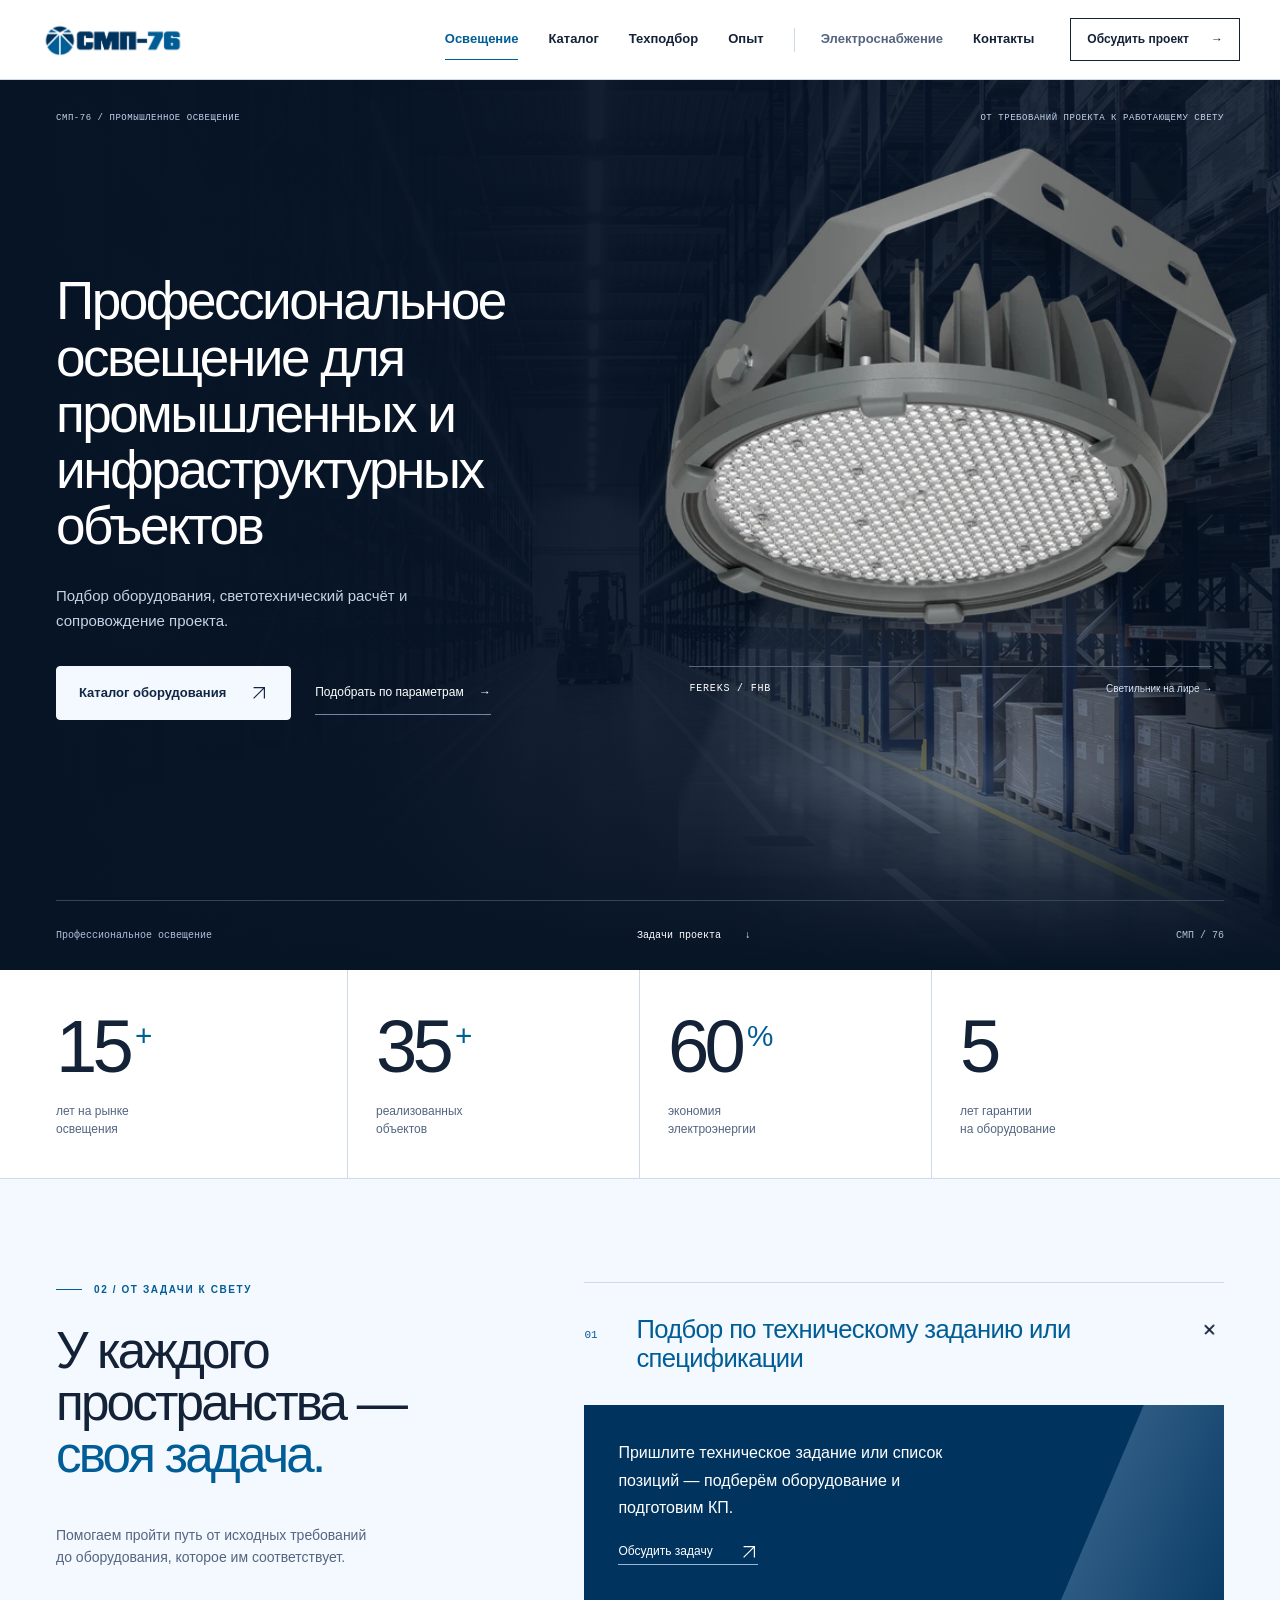
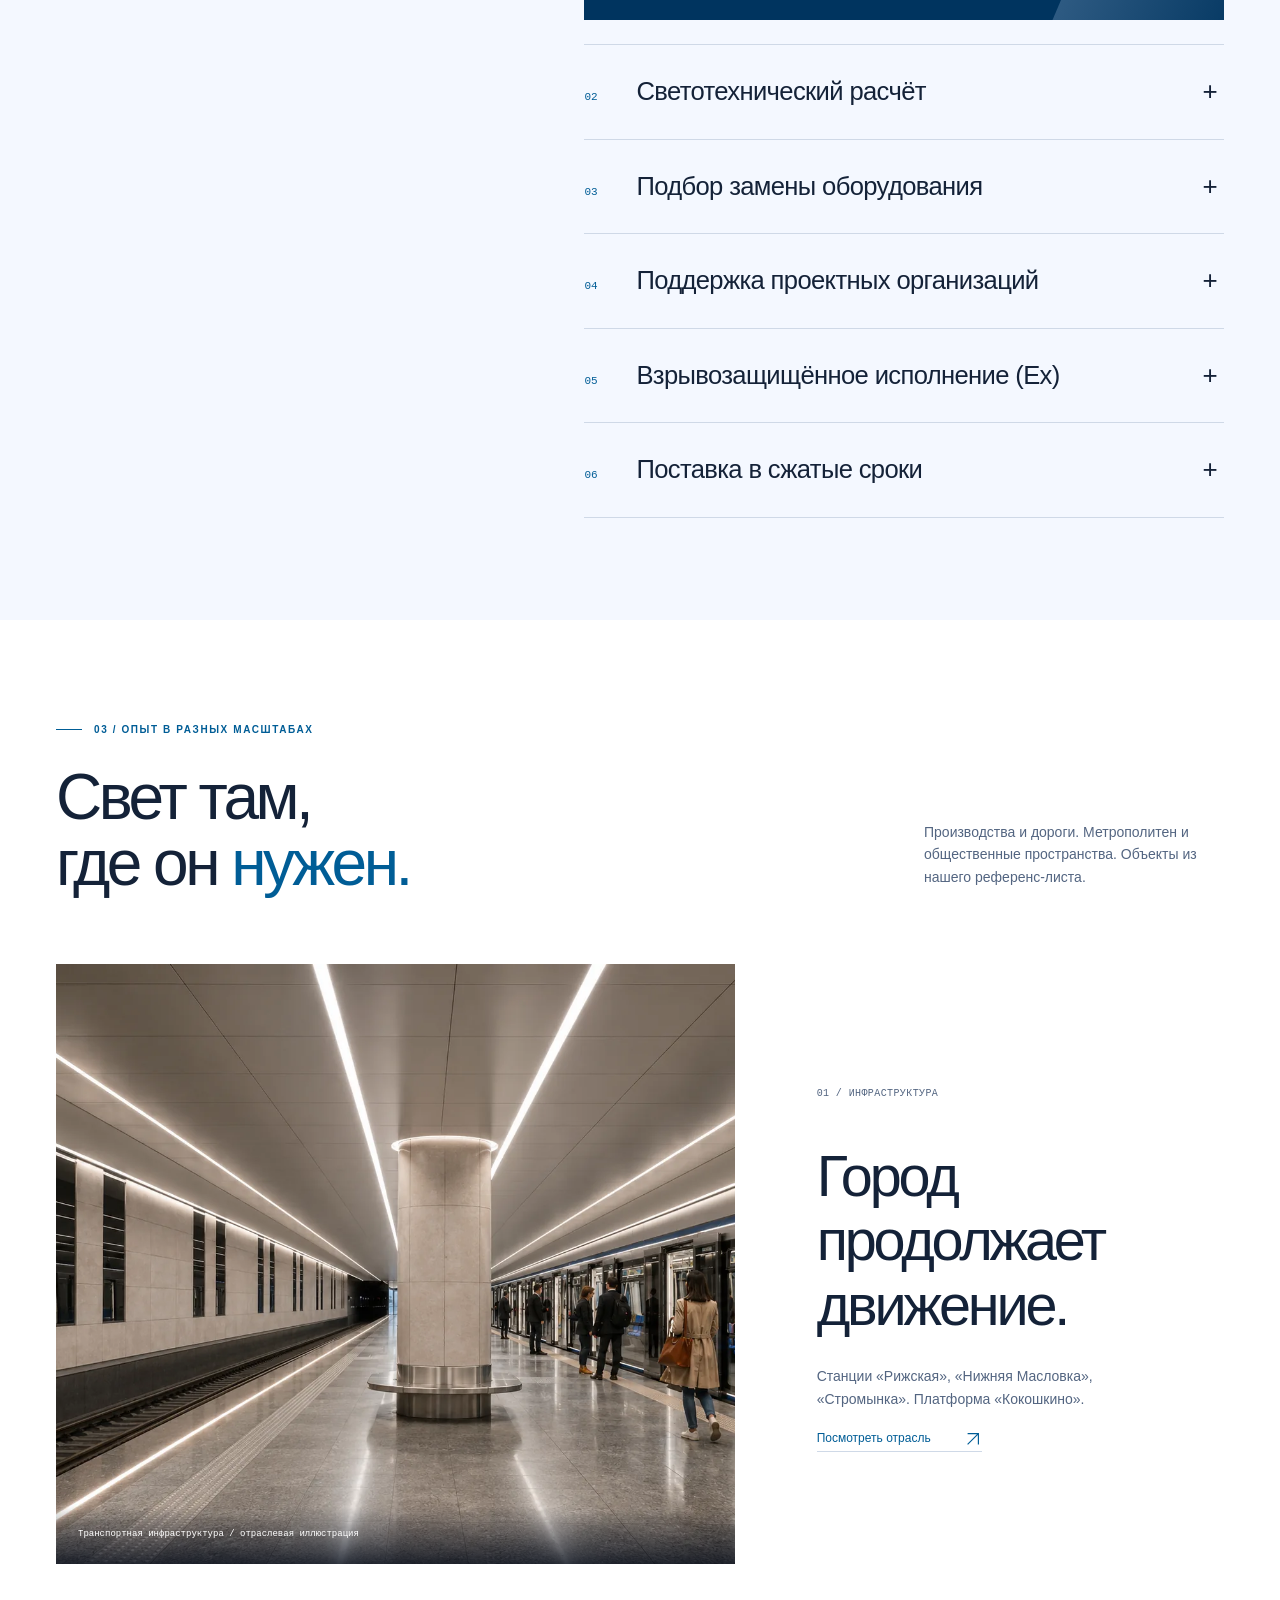
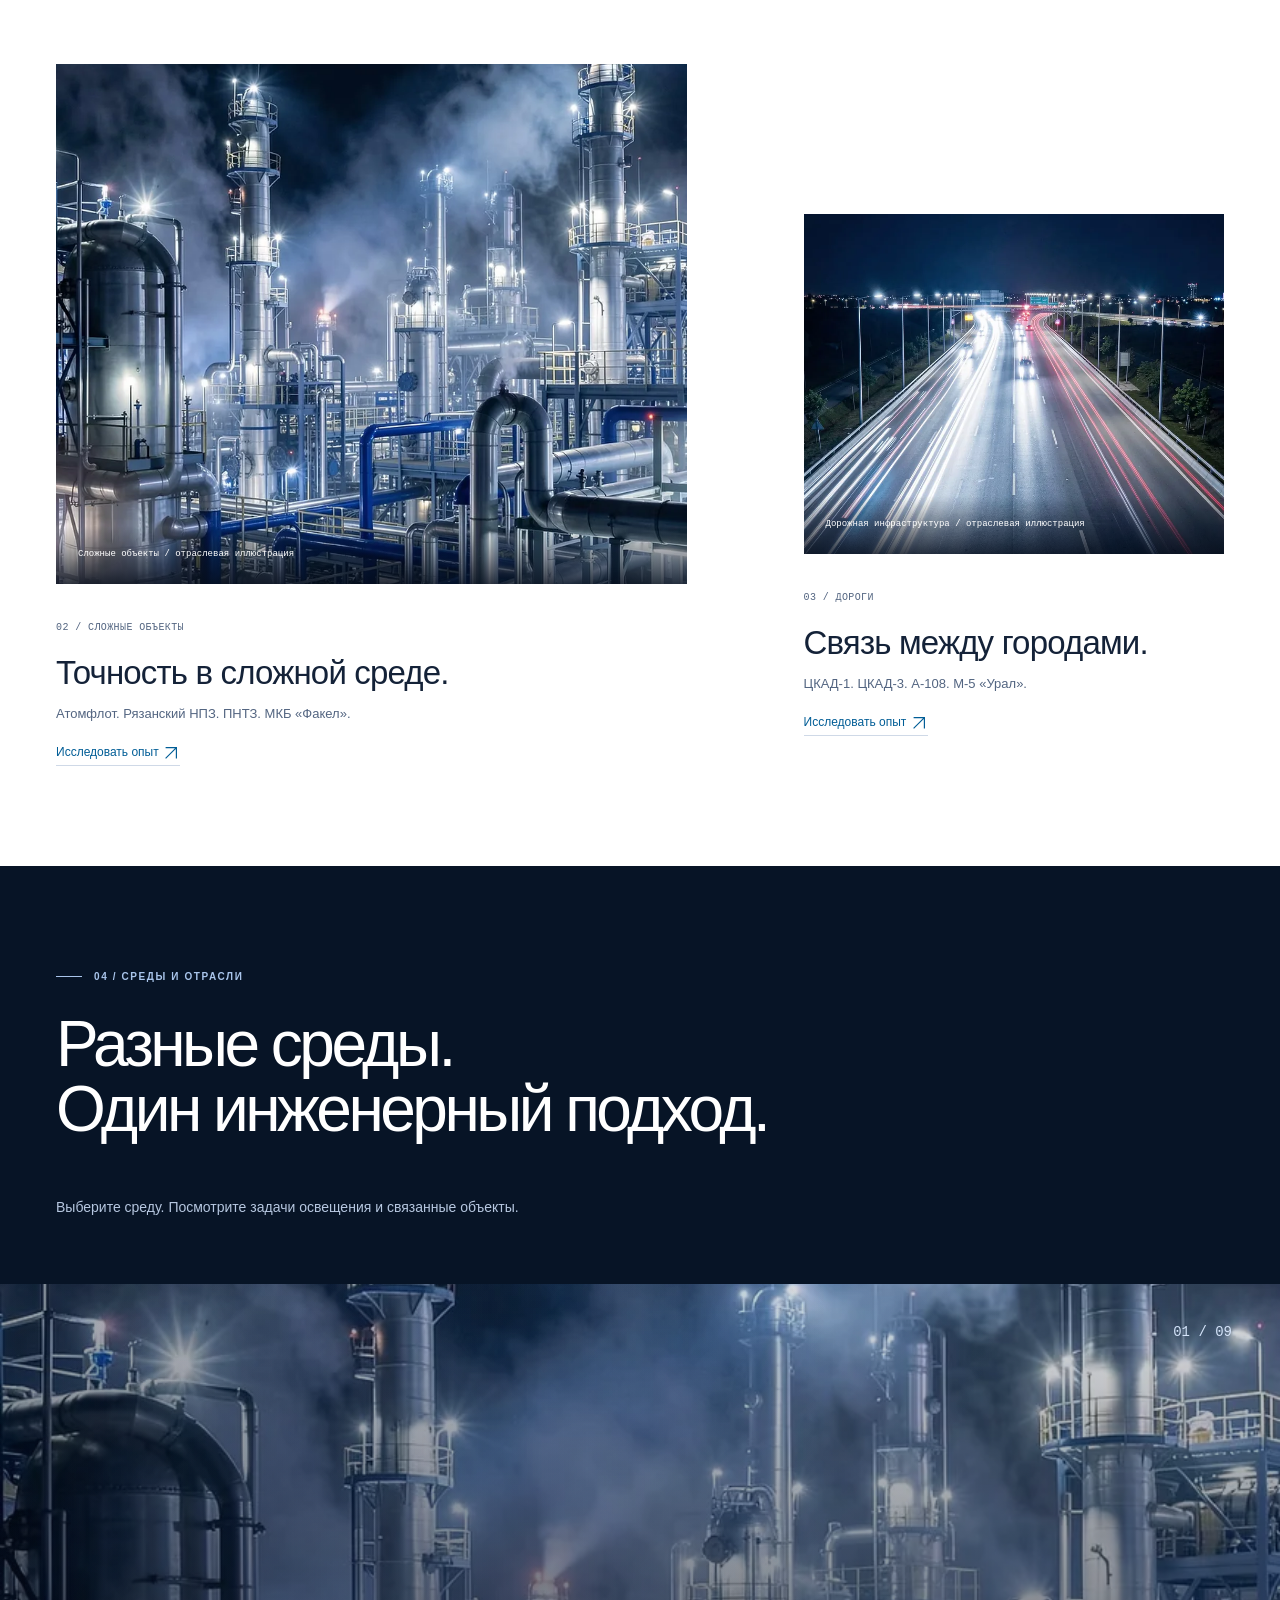
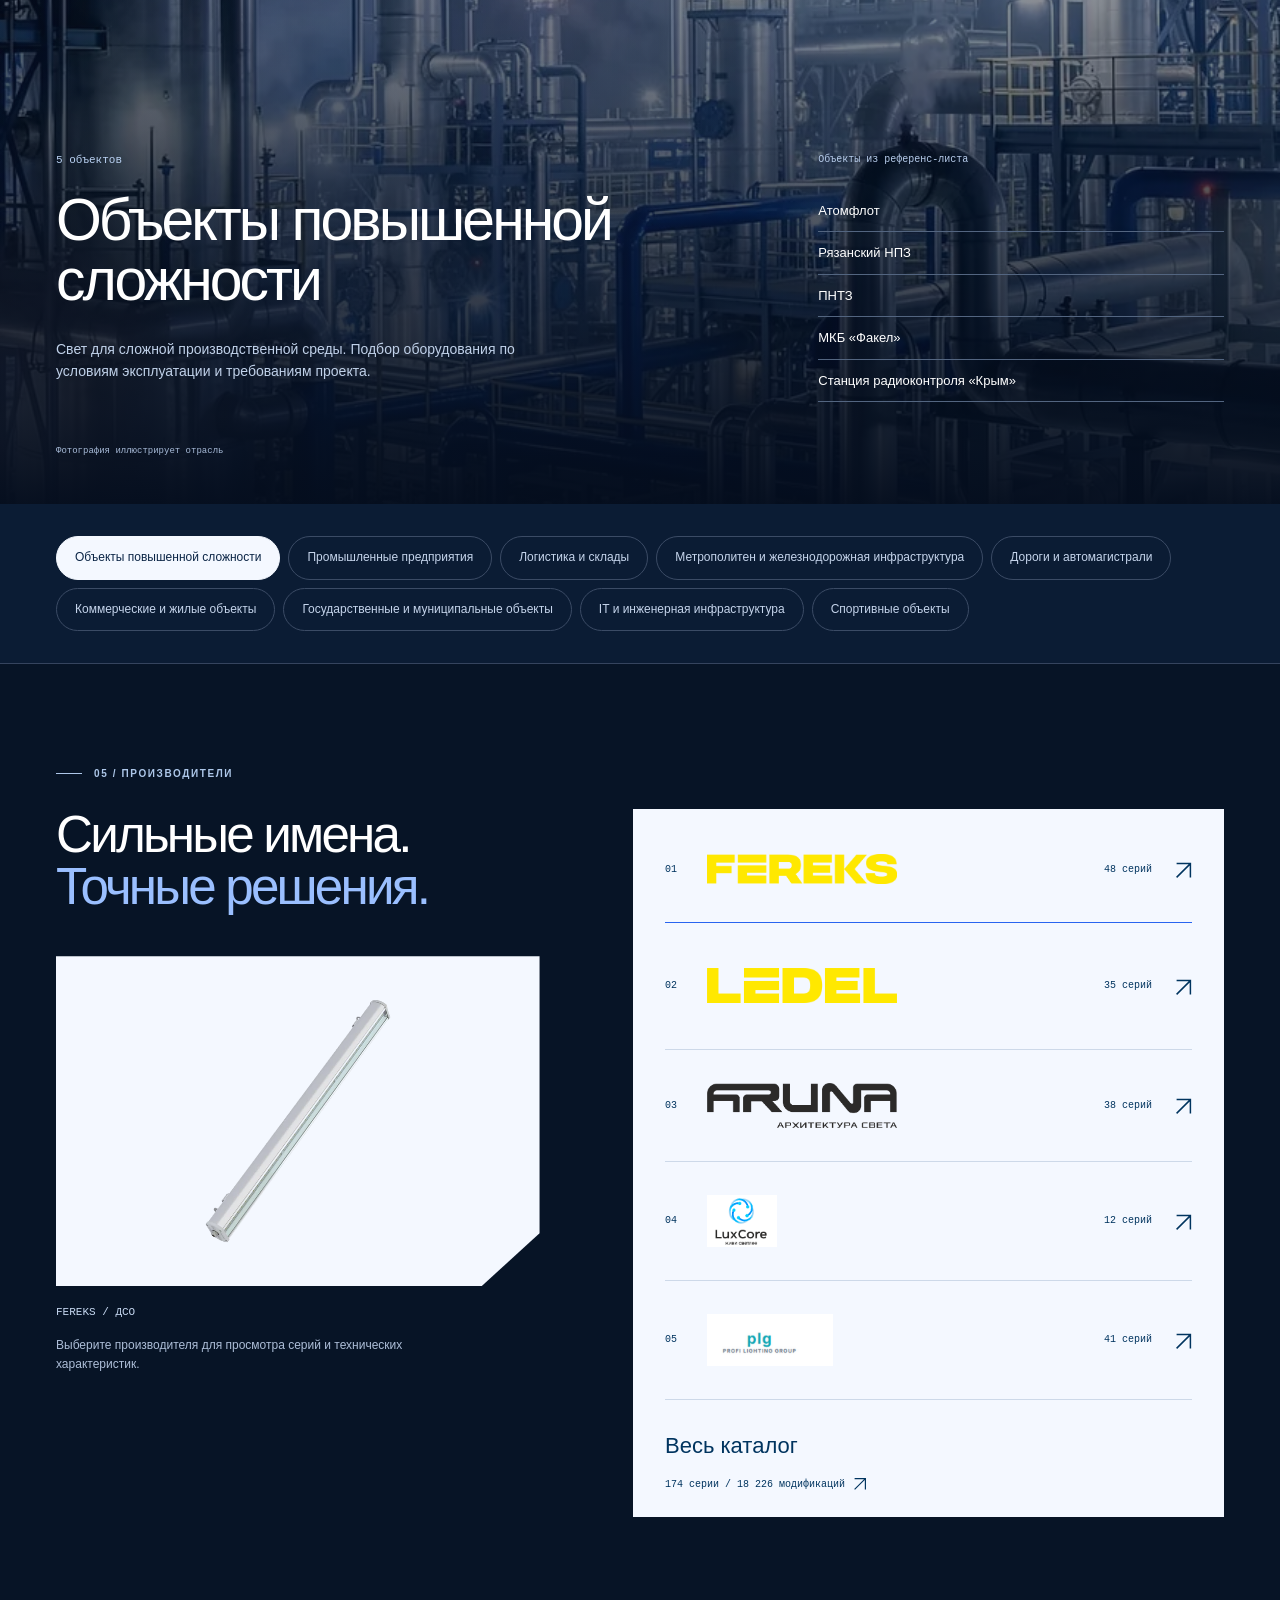
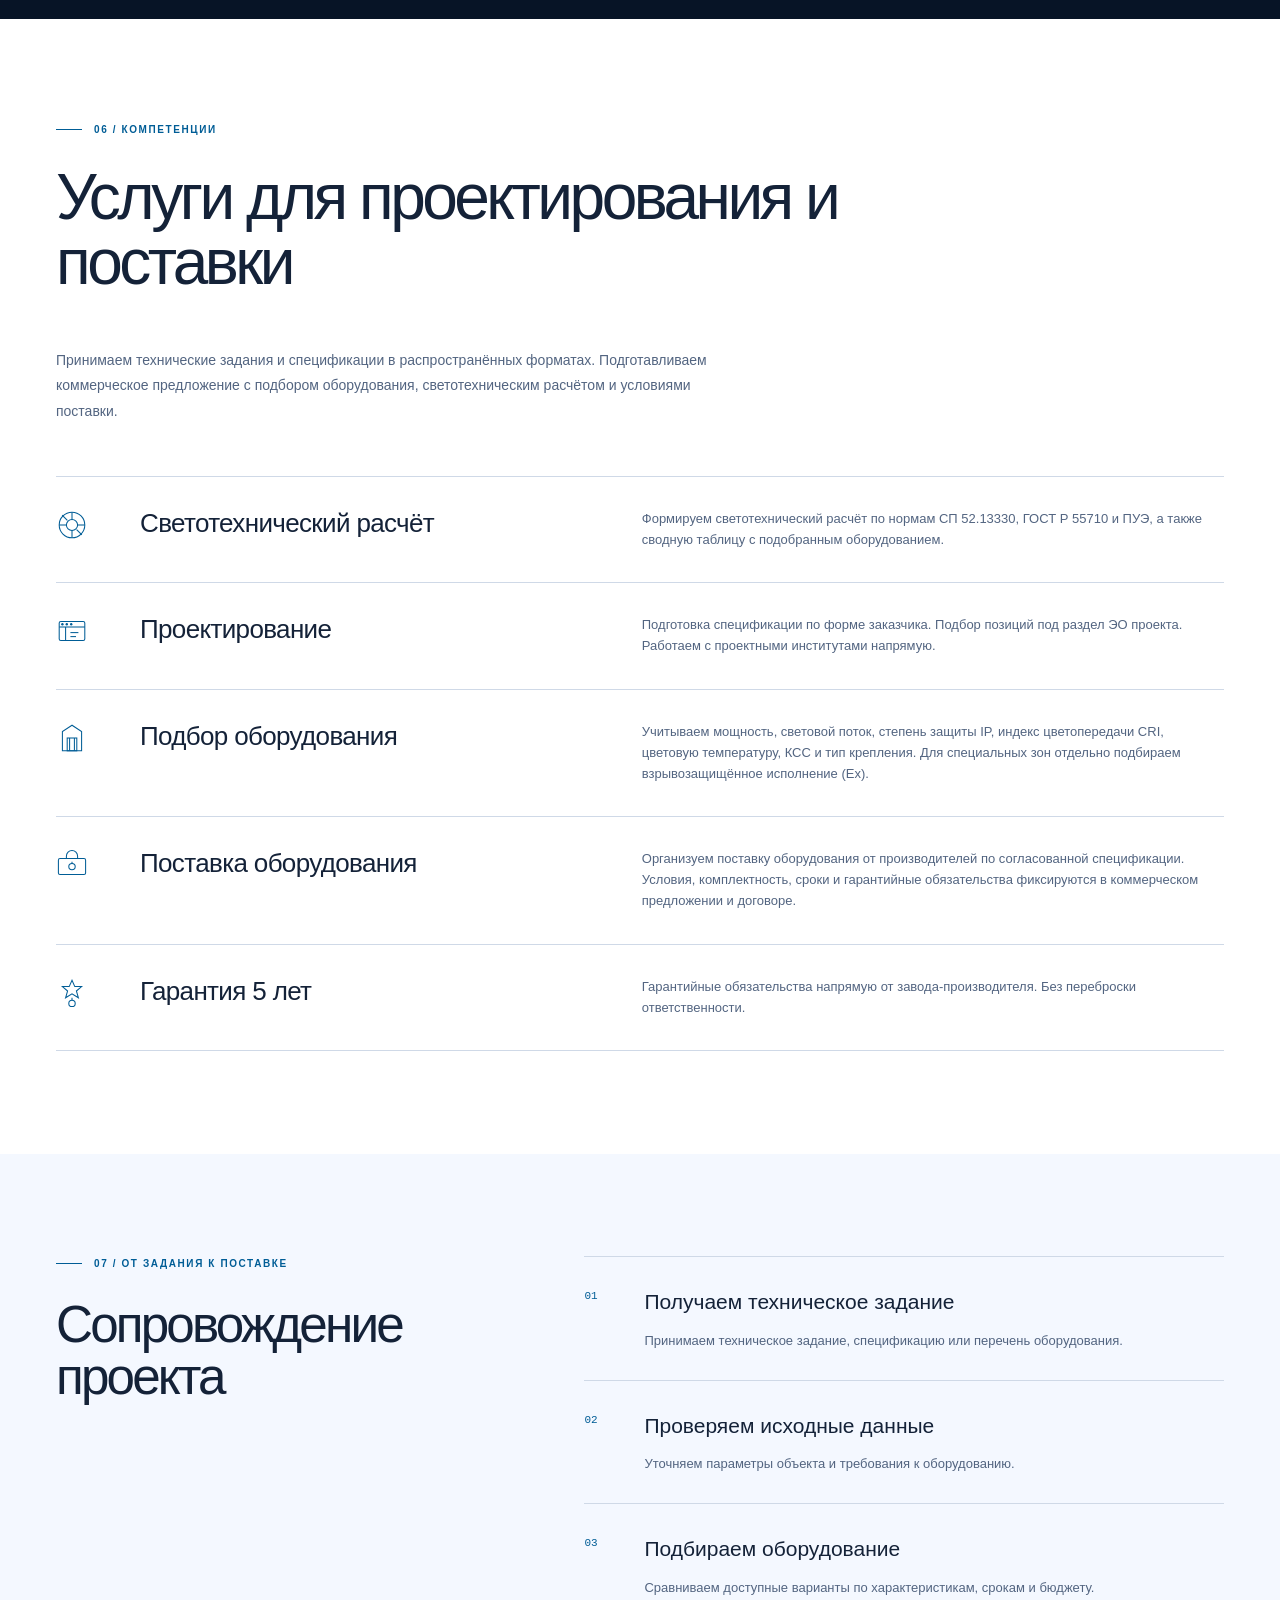
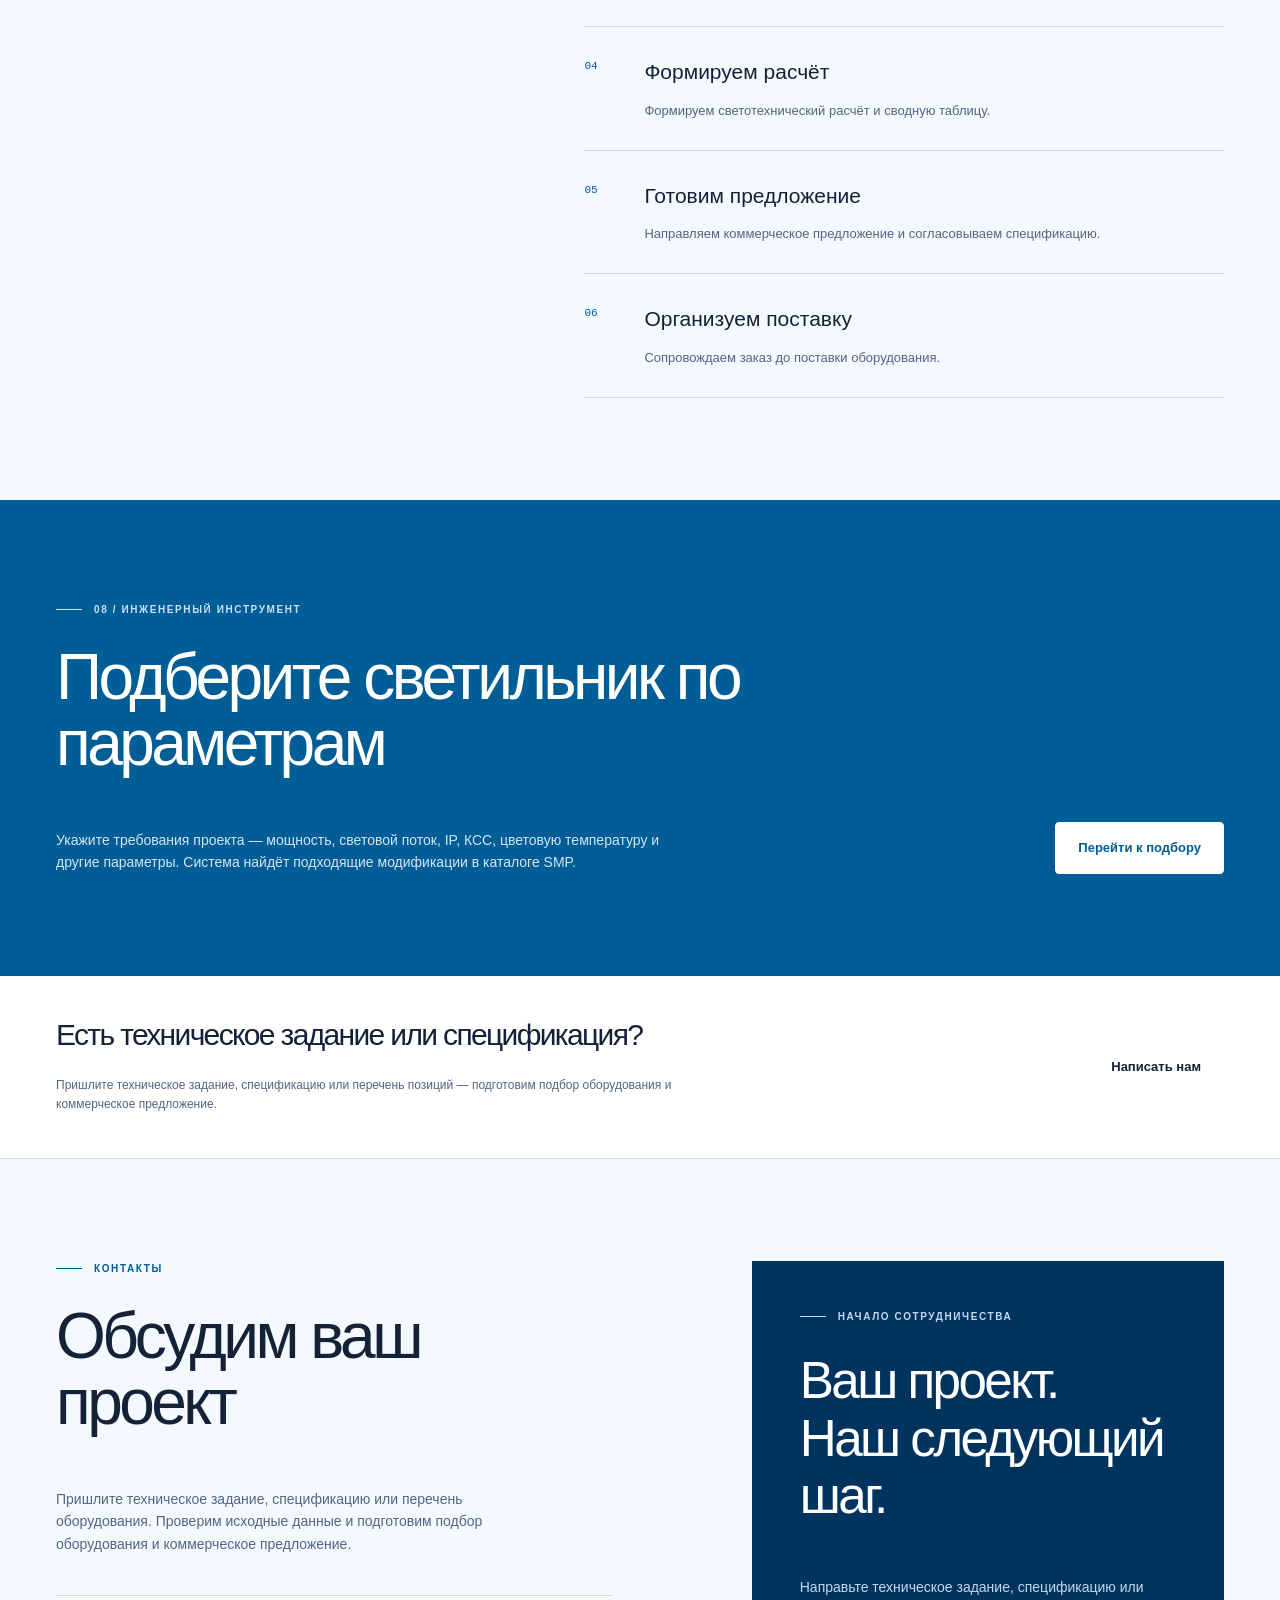
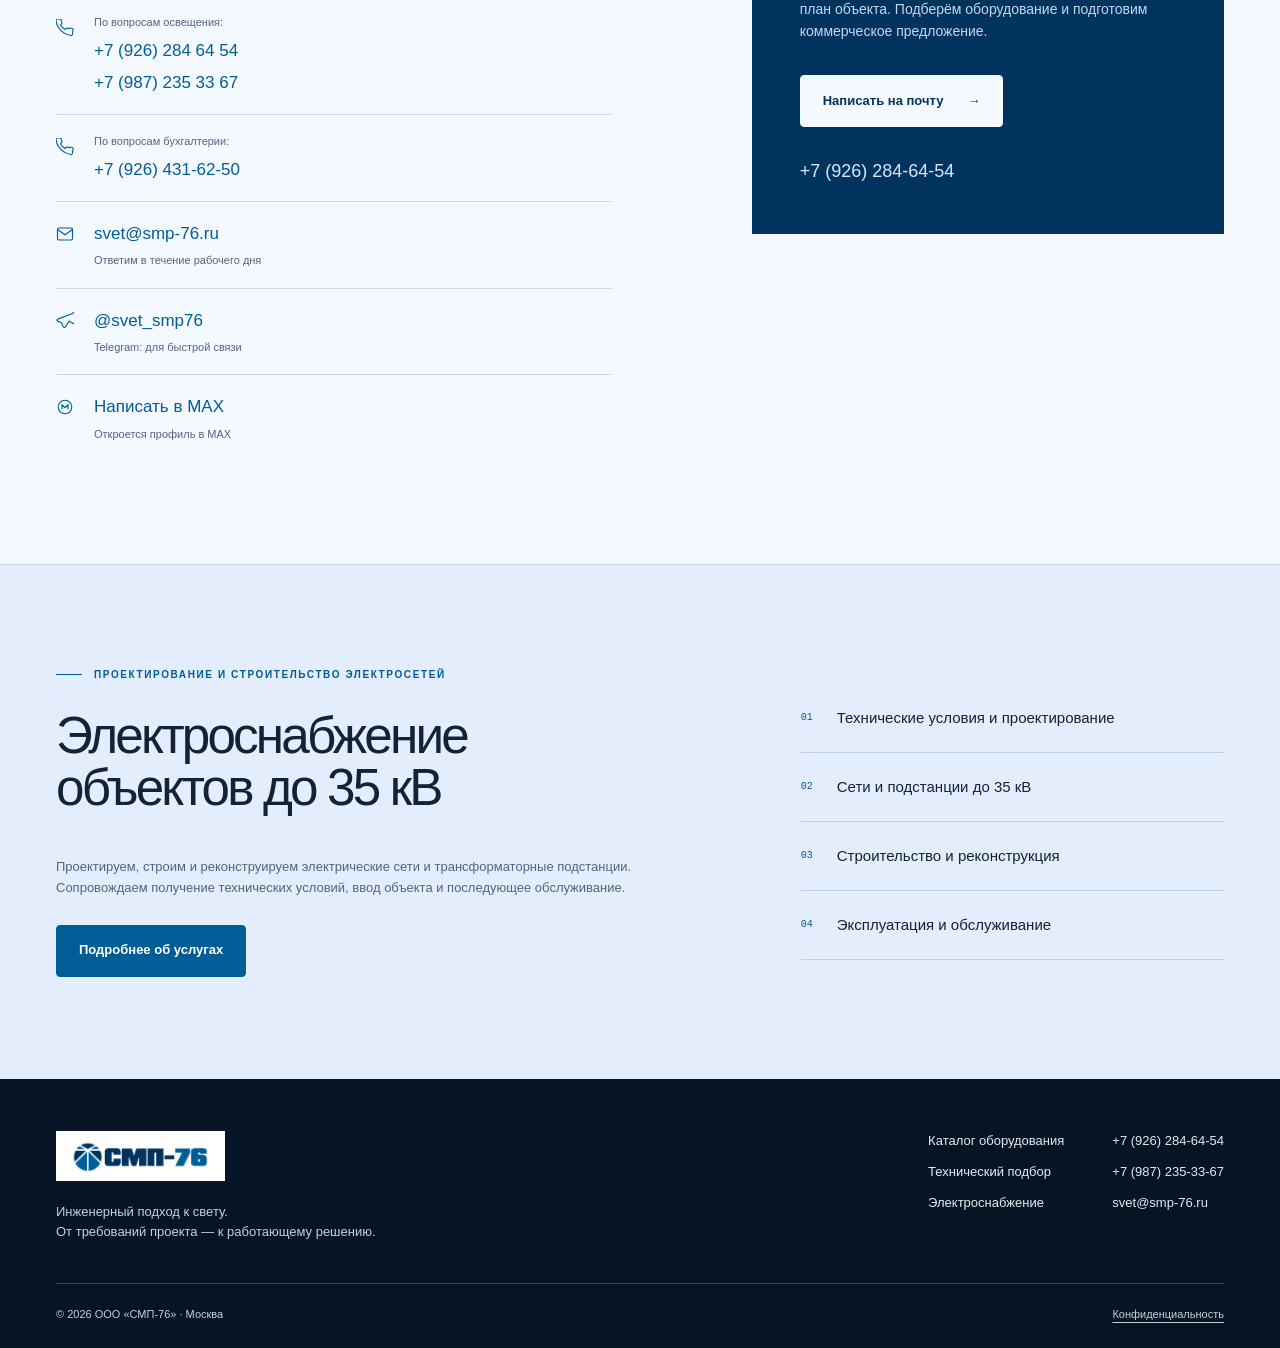
==== commit 50c0d192: "Replace abstract hero with real FEREKS FHB lighting scene" ====
--- a/index.html
+++ b/index.html
@@ -74,25 +74,33 @@
       <!-- TWO-LEVEL COMPANY NAVIGATION -->
       <!-- HERO -->
       <section class="home-hero" id="home" aria-labelledby="homeTitle">
-        <div class="light-stage" aria-hidden="true">
-          <div class="light-fallback">
-            <i class="architecture-floor"></i><i class="architecture-wall"></i
-            ><i class="architecture-column"></i><i class="architecture-fin"></i>
-          </div>
-          <canvas id="lightCanvas"></canvas>
-          <div class="light-shade"></div>
+        <div class="hero-environment" aria-hidden="true">
+          <img
+            class="hero-room"
+            src="images/reference-logistics.webp"
+            alt=""
+            width="1800"
+            height="1020"
+            decoding="async"
+            fetchpriority="low"
+          />
+          <div class="hero-room-lit"></div>
+          <div class="hero-room-shade"></div>
         </div>
         <div class="container hero-layout">
           <div class="hero-topline">
-            <span>СМП-76 / Светодиодное освещение</span
-            ><span>15 лет в профессиональном освещении</span>
+            <span>СМП-76 / Промышленное освещение</span>
+            <span>От требований проекта к работающему свету</span>
           </div>
           <div class="hero-copy">
-            <h1 id="homeTitle">Свет создаёт<br /><em>пространство.</em></h1>
+            <h1 id="homeTitle">
+              Профессиональное освещение для промышленных и инфраструктурных
+              объектов
+            </h1>
             <div class="hero-lower">
               <p class="hero-sub">
-                Промышленность. Архитектура. Инфраструктура.<br />От требований
-                проекта — к работающему свету.
+                Подбор оборудования, светотехнический расчёт и сопровождение
+                проекта.
               </p>
               <div class="hero-actions">
                 <a href="catalog.html" class="btn-p"
@@ -112,15 +120,60 @@
               </div>
             </div>
           </div>
-          <div class="hero-scene-note">
-            <span class="scene-index">01 / СВЕТ КАК МАТЕРИАЛ</span>
-            <p>Объём. Поверхность.<br />Новое восприятие.</p>
+          <div class="light-stage" data-hero-renderer="photo">
+            <svg
+              class="hero-light-volume"
+              viewBox="0 0 1000 1000"
+              preserveAspectRatio="none"
+              aria-hidden="true"
+            >
+              <defs>
+                <linearGradient id="fhbBeam" x1="0" y1="0" x2="0" y2="1">
+                  <stop offset="0" stop-color="#e4efff" stop-opacity=".2" />
+                  <stop offset=".48" stop-color="#d8e8ff" stop-opacity=".075" />
+                  <stop offset="1" stop-color="#d8e8ff" stop-opacity="0" />
+                </linearGradient>
+                <filter
+                  id="fhbSoftEdge"
+                  x="-20%"
+                  y="-20%"
+                  width="140%"
+                  height="140%"
+                >
+                  <feGaussianBlur stdDeviation="9" />
+                </filter>
+              </defs>
+              <path
+                d="M270 430 Q470 510 670 430 L990 980 Q470 1100 -40 980Z"
+                fill="url(#fhbBeam)"
+                filter="url(#fhbSoftEdge)"
+              />
+            </svg>
+            <div class="hero-floor-light" aria-hidden="true"></div>
+            <figure class="hero-fixture">
+              <img
+                src="images/fereks-fhb.webp"
+                width="566"
+                height="450"
+                alt="Промышленный светильник FEREKS FHB: оптика, ребристый корпус и поворотная лира, ракурс снизу три четверти"
+                fetchpriority="high"
+                loading="eager"
+                decoding="async"
+              />
+              <figcaption>
+                <a href="series.html?series=fereks-fhb"
+                  ><span>FEREKS / FHB</span
+                  ><span
+                    >Светильник на лире <span aria-hidden="true">→</span></span
+                  ></a
+                >
+              </figcaption>
+            </figure>
           </div>
         </div>
         <div class="container hero-base">
           <span>Профессиональное освещение</span
-          ><a href="#tasks"
-            >От пространства к задаче <span aria-hidden="true">↓</span></a
+          ><a href="#tasks">Задачи проекта <span aria-hidden="true">↓</span></a
           ><span>СМП / 76</span>
         </div>
       </section>
--- a/css/home.css
+++ b/css/home.css
@@ -19,140 +19,119 @@
   margin-bottom: 28px;
 }
 .home .home-hero {
+  --hero-x: 0;
+  --hero-y: 0;
   position: relative;
   isolation: isolate;
   padding: 0;
   overflow: hidden;
-  color: white;
-  background: var(--night);
-}
-.light-stage {
+  color: #fff;
+  background: #071426;
+}
+.hero-environment {
   position: absolute;
   inset: 0;
-  z-index: 0;
+  overflow: hidden;
   pointer-events: none;
 }
-.light-stage canvas {
+.hero-room,
+.hero-room-lit,
+.hero-room-shade {
   position: absolute;
   inset: 0;
   width: 100%;
   height: 100%;
-  opacity: 0;
-  transition: opacity var(--scene-duration) var(--ease);
-}
-.light-stage.is-ready canvas {
-  opacity: 1;
-}
-.light-fallback {
-  position: absolute;
-  inset: 0;
-  overflow: hidden;
-  background: linear-gradient(130deg, #071426 5%, #152f57 65%, #47648f);
-}
-.light-fallback i {
-  position: absolute;
-  display: block;
-}
-.architecture-floor {
-  inset: 56% -15% -40%;
-  background: linear-gradient(110deg, #0a1930, #5776a2 68%, #bfd9fb);
-  transform: skewY(-12deg);
-}
-.architecture-wall {
-  left: 47%;
-  top: -12%;
-  width: 25%;
-  height: 80%;
-  background: linear-gradient(105deg, #21385c, #c5dbf7);
-  transform: skewY(12deg);
-  box-shadow: 40px 30px 0 #0c1b34;
-}
-.architecture-column {
-  left: 76%;
-  top: 6%;
-  width: 12%;
-  height: 66%;
-  border-radius: 50% / 6%;
-  background: linear-gradient(90deg, #153157, #829bc0 62%, #bdd5f5);
-}
-.architecture-fin {
-  left: 37%;
-  top: 35%;
-  width: 9%;
-  height: 29%;
-  background: linear-gradient(100deg, #102440, #849fc5);
-  transform: skewY(-16deg);
-}
-.light-shade {
-  position: absolute;
-  inset: 0;
+}
+.hero-room {
+  object-fit: cover;
+  object-position: 65% 50%;
+  opacity: 0.2;
+  filter: saturate(0.35);
+}
+.hero-room-lit {
+  background: url("../images/reference-logistics.webp") 65% 50% / cover;
+  opacity: 0.8;
+  mask-image: radial-gradient(
+    ellipse 27% 36% at calc(78% + var(--hero-x) * 2.5%)
+      calc(83% + var(--hero-y) * 1%),
+    #000 8%,
+    transparent 85%
+  );
+  -webkit-mask-image: radial-gradient(
+    ellipse 27% 36% at calc(78% + var(--hero-x) * 2.5%)
+      calc(83% + var(--hero-y) * 1%),
+    #000 8%,
+    transparent 85%
+  );
+}
+.hero-room-shade {
   background:
     linear-gradient(
-      0deg,
-      rgba(4, 13, 29, 0.96),
-      rgba(4, 13, 29, 0.12) 62%,
-      rgba(4, 13, 29, 0.12)
+      90deg,
+      #071426 2%,
+      rgba(7, 20, 38, 0.94) 28%,
+      rgba(7, 20, 38, 0.56) 54%,
+      rgba(7, 20, 38, 0.12) 100%
     ),
-    linear-gradient(90deg, rgba(4, 13, 29, 0.6), transparent 65%);
+    linear-gradient(0deg, #071426, transparent 30%, rgba(7, 20, 38, 0.3));
 }
 .home .hero-layout {
-  min-height: min(920px, calc(100svh - var(--header-height)));
+  min-height: min(850px, calc(100svh - var(--header-height)));
   position: relative;
   display: grid;
+  grid-template-columns: 1.08fr 1fr;
   grid-template-rows: auto 1fr;
-  padding-block: 36px 64px;
+  gap: 0 32px;
+  padding-block: 32px 24px;
   z-index: 1;
 }
 .hero-topline {
+  grid-column: 1 / -1;
   display: flex;
   justify-content: space-between;
   gap: 24px;
-  font: 10px/1.5 var(--mono);
+  font: 9px/1.5 var(--mono);
   color: #c3d4ef;
-  letter-spacing: 0.08em;
+  letter-spacing: 0.06em;
   text-transform: uppercase;
 }
 .hero-copy {
-  align-self: end;
-  padding-top: 230px;
+  align-self: center;
+  padding-block: 64px 72px;
+  position: relative;
+  z-index: 2;
 }
 .home .home-hero h1 {
-  font: 500 clamp(60px, 8.7vw, 144px) / 0.95 var(--font);
-  letter-spacing: -0.065em;
+  font: 500 clamp(38px, 4.15vw, 66px) / 1.06 var(--font);
+  letter-spacing: -0.047em;
   margin: 0;
-}
-.home-hero h1 em {
-  font-style: normal;
-  color: #c7ddff;
+  text-wrap: balance;
 }
 .hero-lower {
-  display: flex;
-  align-items: end;
-  justify-content: space-between;
-  gap: 32px;
-  margin-top: 36px;
+  margin-top: 28px;
 }
 .hero-sub {
-  max-width: 470px;
-  font-size: 14px;
-  line-height: 1.8;
+  max-width: 430px;
+  font-size: 15px;
+  line-height: 1.7;
   color: #c5d3e8;
   margin: 0;
 }
 .hero-actions {
   display: flex;
   align-items: center;
-  gap: 28px;
+  gap: 18px 24px;
   flex-wrap: wrap;
+  margin-top: 32px;
 }
 .home .home-hero .btn-p {
   background: #f4f8ff;
   color: #112644;
   border-color: #f4f8ff;
-  padding: 17px 24px;
+  padding: 17px 22px;
 }
 .hero-link {
-  color: white;
+  color: #fff;
   font-size: 12px;
   text-decoration: none;
   padding-block: 12px;
@@ -161,21 +140,75 @@
 .hero-link span {
   margin-left: 12px;
 }
-.hero-scene-note {
+.light-stage {
+  position: relative;
+  align-self: stretch;
+  min-height: 580px;
+  perspective: 1300px;
+}
+.hero-fixture {
   position: absolute;
-  right: 0;
-  top: 150px;
-  text-align: right;
-  color: #d0dff5;
-}
-.hero-scene-note p {
-  font-size: 13px;
-  line-height: 1.6;
-  margin-top: 12px;
-}
-.scene-index {
-  font: 9px var(--mono);
-  letter-spacing: 0.09em;
+  inset: 16px -7% auto;
+  margin: 0;
+  transform-origin: 50% 30%;
+  transform: translate3d(
+      calc(var(--hero-x) * 6px),
+      calc(var(--hero-y) * -3px),
+      0
+    )
+    rotateX(calc(var(--hero-y) * 1.8deg)) rotateY(calc(var(--hero-x) * 2.8deg))
+    rotateZ(calc(var(--hero-x) * -0.8deg));
+}
+.hero-fixture > img {
+  display: block;
+  width: 100%;
+  height: auto;
+  filter: drop-shadow(0 20px 24px rgba(0, 0, 0, 0.3));
+}
+.hero-fixture figcaption {
+  margin: 30px 8% 0;
+  padding-top: 14px;
+  border-top: 1px solid #58697f;
+}
+.hero-fixture figcaption a {
+  display: flex;
+  align-items: center;
+  justify-content: space-between;
+  gap: 18px;
+  color: #d8e5f7;
+  font: 10px/1.5 var(--mono);
+  text-decoration: none;
+}
+.hero-fixture figcaption a > span:first-child {
+  color: #fff;
+  letter-spacing: 0.08em;
+}
+.hero-fixture figcaption a > span:last-child {
+  font-family: var(--font);
+}
+.hero-light-volume {
+  position: absolute;
+  inset: 0;
+  width: 100%;
+  height: 100%;
+  pointer-events: none;
+  transform-origin: 47% 45%;
+  transform: rotate(calc(var(--hero-x) * -4deg))
+    scaleY(calc(1 + var(--hero-y) * 0.025));
+}
+.hero-floor-light {
+  position: absolute;
+  width: 88%;
+  height: 14%;
+  left: 8%;
+  top: 80%;
+  background: radial-gradient(
+    ellipse,
+    rgba(211, 229, 255, 0.15),
+    transparent 70%
+  );
+  transform: translate(calc(var(--hero-x) * 32px), calc(var(--hero-y) * 8px));
+  pointer-events: none;
 }
 .hero-base {
   position: relative;
@@ -195,6 +228,132 @@
 }
 .hero-base a span {
   margin-left: 18px;
+}
+@media (min-width: 901px) and (max-width: 1100px) {
+  .hero-topline > span:last-child {
+    display: none;
+  }
+  .hero-copy {
+    padding-block: 50px;
+  }
+  .hero-fixture {
+    top: 68px;
+  }
+  .light-stage {
+    min-height: 590px;
+  }
+}
+@media (max-width: 900px) {
+  .home .hero-layout {
+    min-height: 0;
+    grid-template-columns: 1fr;
+    grid-template-rows: auto auto auto;
+    padding-block: 26px 0;
+    gap: 0;
+  }
+  .hero-topline {
+    font-size: 8px;
+  }
+  .hero-topline > span:last-child {
+    display: none;
+  }
+  .hero-copy {
+    padding: 42px 0 0;
+    max-width: 640px;
+  }
+  .home .home-hero h1 {
+    font-size: clamp(32px, 6vw, 50px);
+    letter-spacing: -0.04em;
+  }
+  .hero-sub {
+    font-size: 14px;
+  }
+  .hero-actions {
+    margin-top: 26px;
+  }
+  .light-stage {
+    min-height: 0;
+    height: 420px;
+    width: min(100%, 520px);
+    justify-self: center;
+    margin-top: 22px;
+  }
+  .hero-fixture {
+    inset: 0 0 auto;
+    transform: none;
+  }
+  .hero-fixture > img {
+    width: 88%;
+    margin-inline: auto;
+  }
+  .hero-fixture figcaption {
+    margin: 8px 0 0;
+  }
+  .hero-environment {
+    top: 42%;
+  }
+  .hero-room-shade {
+    background: linear-gradient(
+      #071426 0%,
+      rgba(7, 20, 38, 0.3) 35%,
+      rgba(7, 20, 38, 0.1) 75%,
+      #071426 100%
+    );
+  }
+  .hero-room-lit {
+    mask-image: radial-gradient(
+      ellipse 60% 45% at 50% 82%,
+      #000 8%,
+      transparent 85%
+    );
+    -webkit-mask-image: radial-gradient(
+      ellipse 60% 45% at 50% 82%,
+      #000 8%,
+      transparent 85%
+    );
+  }
+  .hero-base {
+    min-height: 64px;
+    font-size: 8px;
+  }
+  .hero-base > span:first-child {
+    display: none;
+  }
+}
+@media (max-width: 600px) {
+  .home .home-hero h1 {
+    font-size: clamp(30px, 8.5vw, 38px);
+  }
+  .hero-sub {
+    font-size: 13px;
+    line-height: 1.65;
+  }
+  .hero-lower {
+    margin-top: 22px;
+  }
+  .hero-actions {
+    gap: 10px 20px;
+  }
+  .home .home-hero .btn-p {
+    padding: 14px 18px;
+  }
+  .hero-link {
+    font-size: 11px;
+  }
+  .light-stage {
+    height: 345px;
+    margin-top: 24px;
+  }
+  .hero-fixture figcaption a {
+    font-size: 9px;
+  }
+}
+@media (prefers-reduced-motion: reduce) {
+  .home-hero .hero-fixture,
+  .home-hero .hero-light-volume,
+  .home-hero .hero-floor-light {
+    transform: none;
+  }
 }
 .stats {
   border-bottom: 1px solid var(--line);
@@ -1126,57 +1285,6 @@
   .home h2 {
     font-size: 42px;
   }
-  .home .hero-layout {
-    min-height: 740px;
-    padding-block: 26px 36px;
-  }
-  .hero-topline {
-    font-size: 8px;
-  }
-  .hero-topline > span:last-child {
-    display: none;
-  }
-  .hero-copy {
-    padding-top: 300px;
-  }
-  .home .home-hero h1 {
-    font-size: clamp(40px, 11.9vw, 68px);
-    line-height: 1;
-    letter-spacing: -0.06em;
-  }
-  .hero-lower {
-    display: block;
-    margin-top: 25px;
-  }
-  .hero-sub {
-    font-size: 12px;
-  }
-  .hero-actions {
-    margin-top: 25px;
-    gap: 10px;
-  }
-  .home .home-hero .btn-p {
-    padding: 14px 20px;
-  }
-  .hero-link {
-    font-size: 11px;
-  }
-  .hero-scene-note {
-    top: 110px;
-  }
-  .hero-scene-note p {
-    font-size: 10px;
-  }
-  .scene-index {
-    font-size: 7px;
-  }
-  .hero-base {
-    min-height: 64px;
-    font-size: 8px;
-  }
-  .hero-base > span:first-child {
-    display: none;
-  }
   .stats-inner {
     width: calc(100% - 40px);
     grid-template-columns: repeat(2, 1fr);
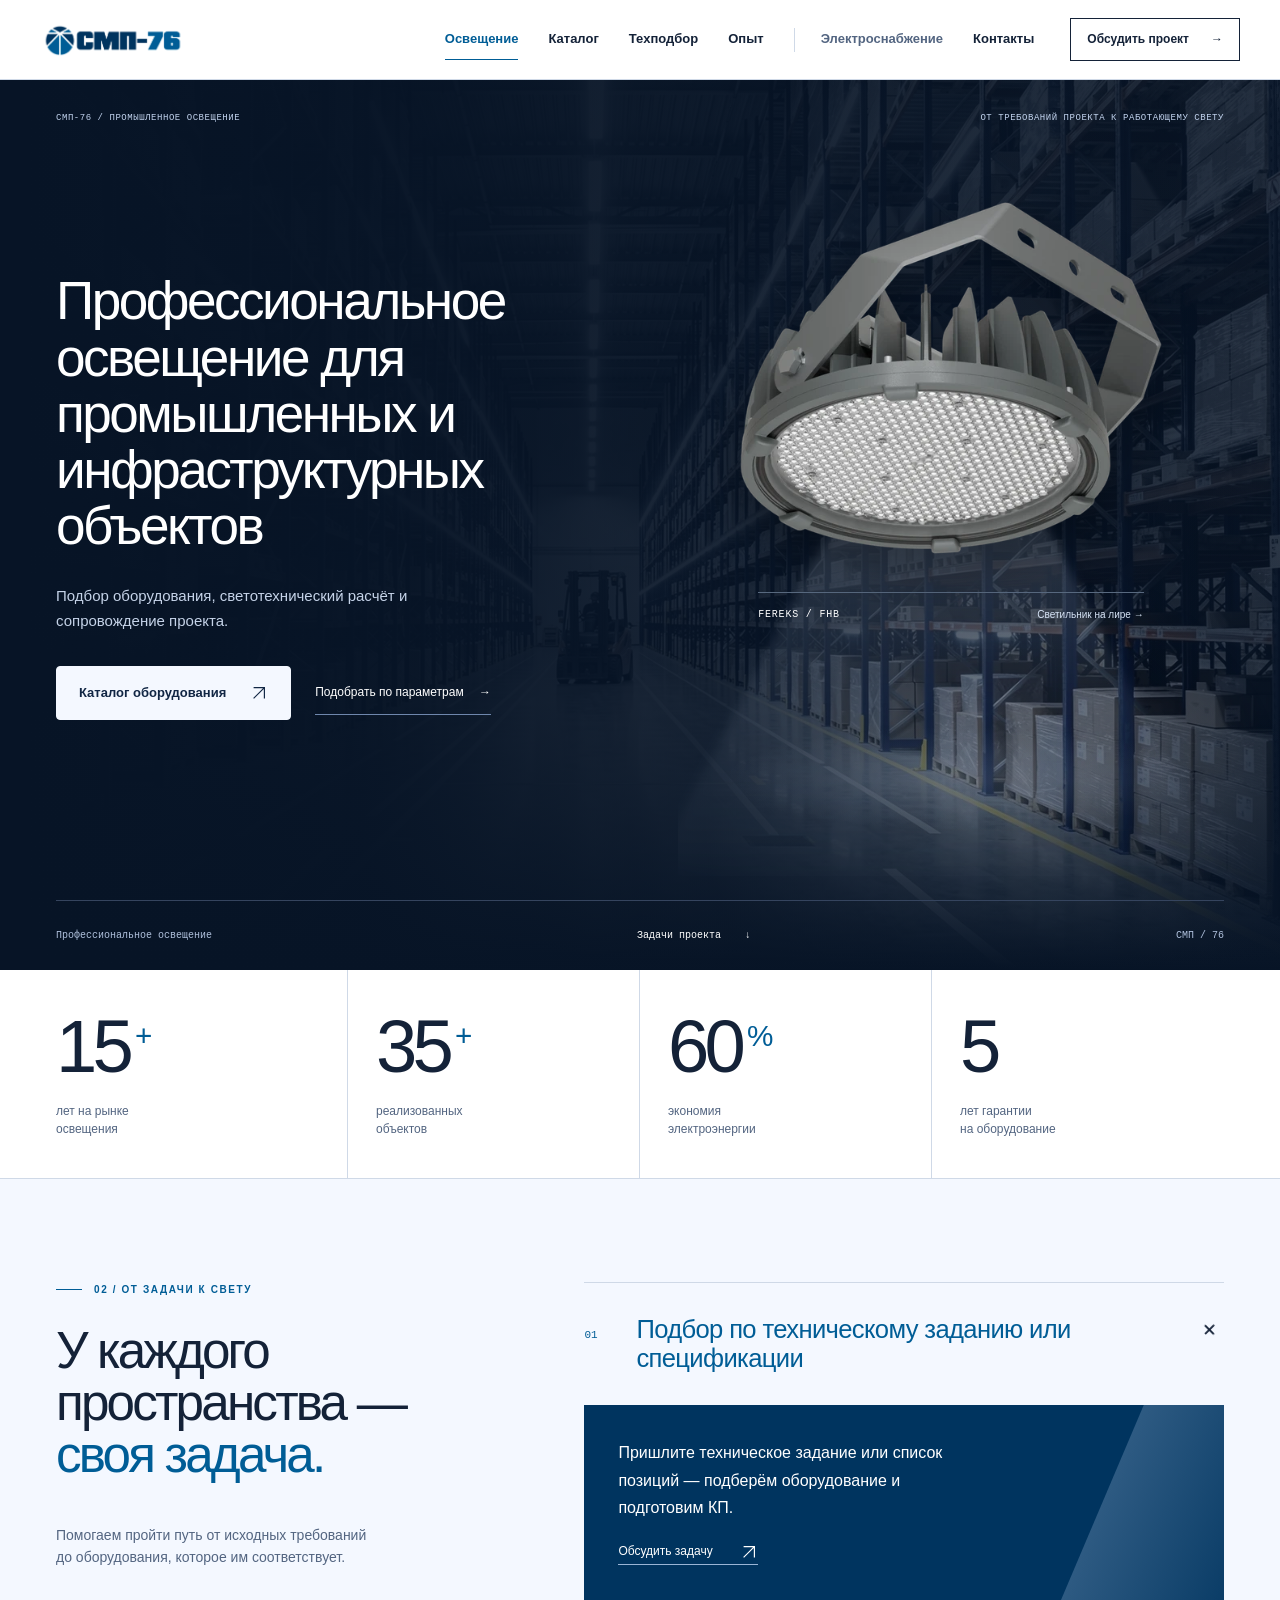
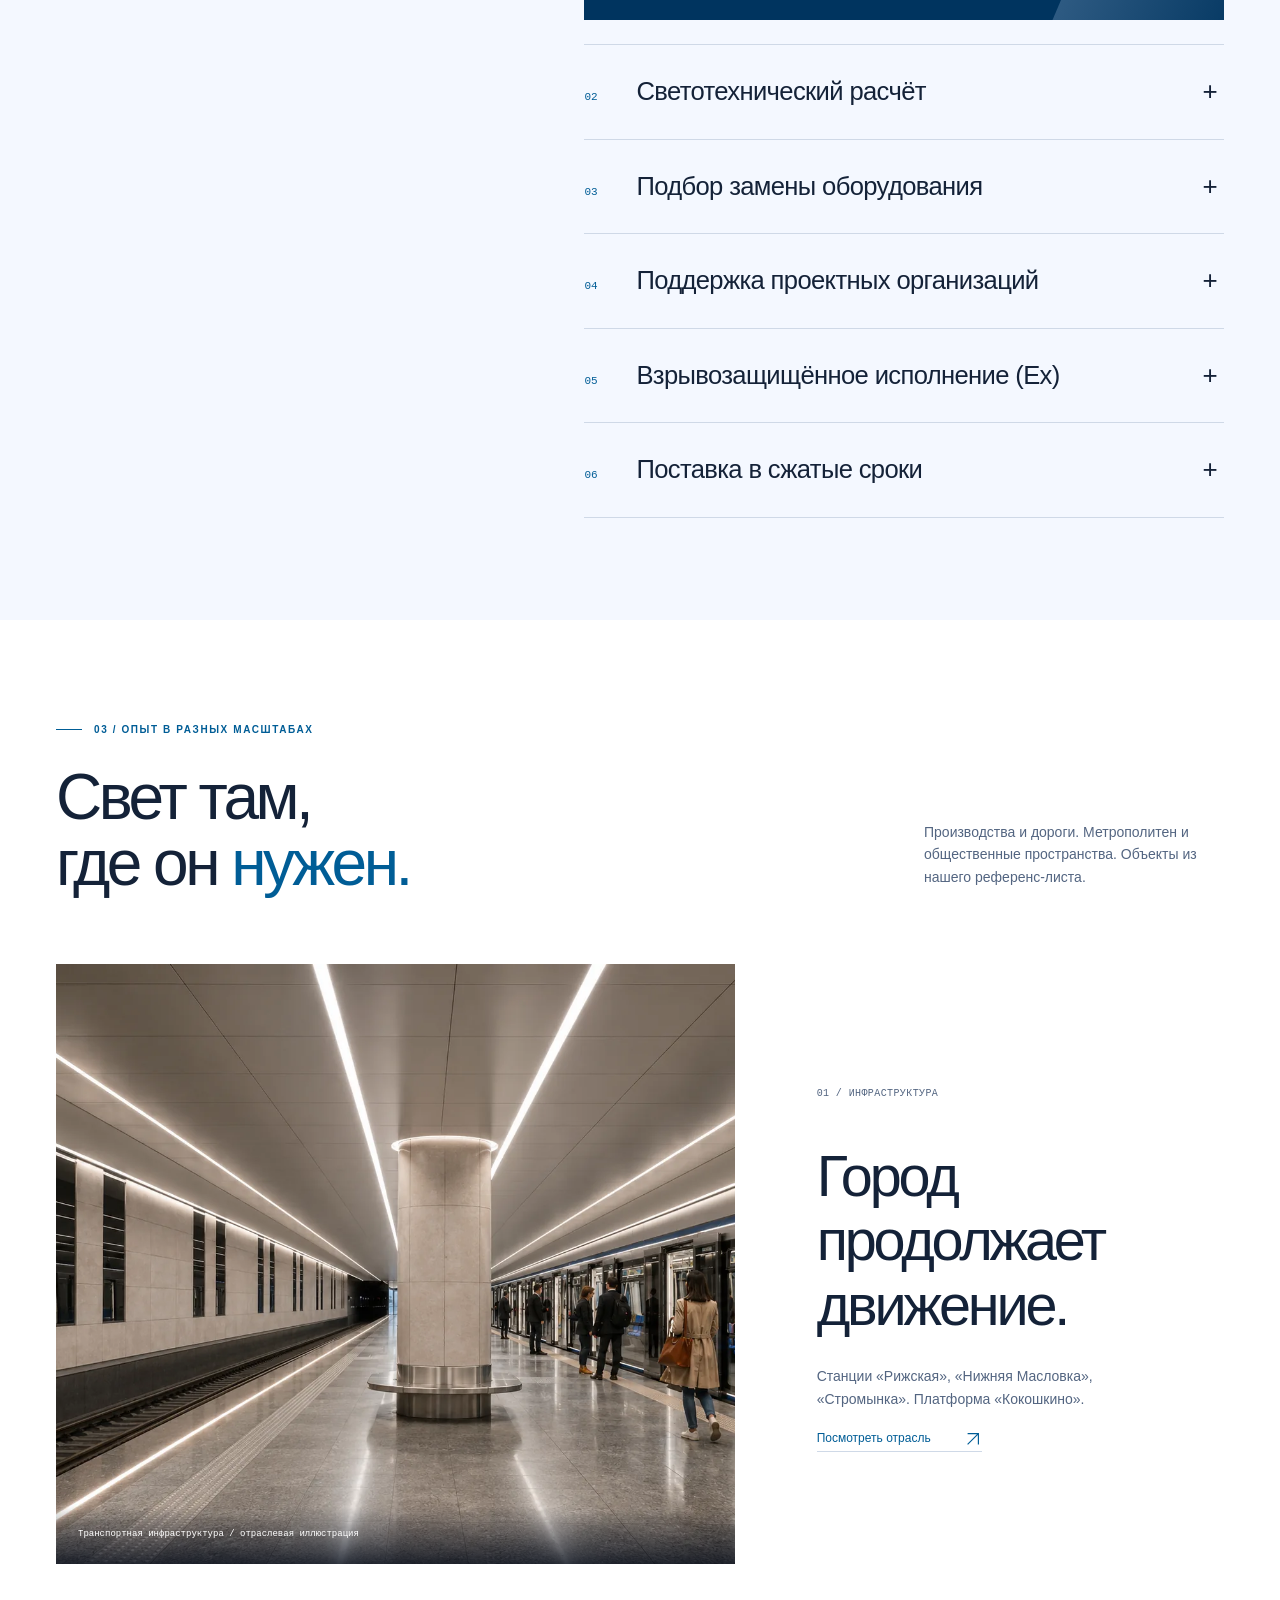
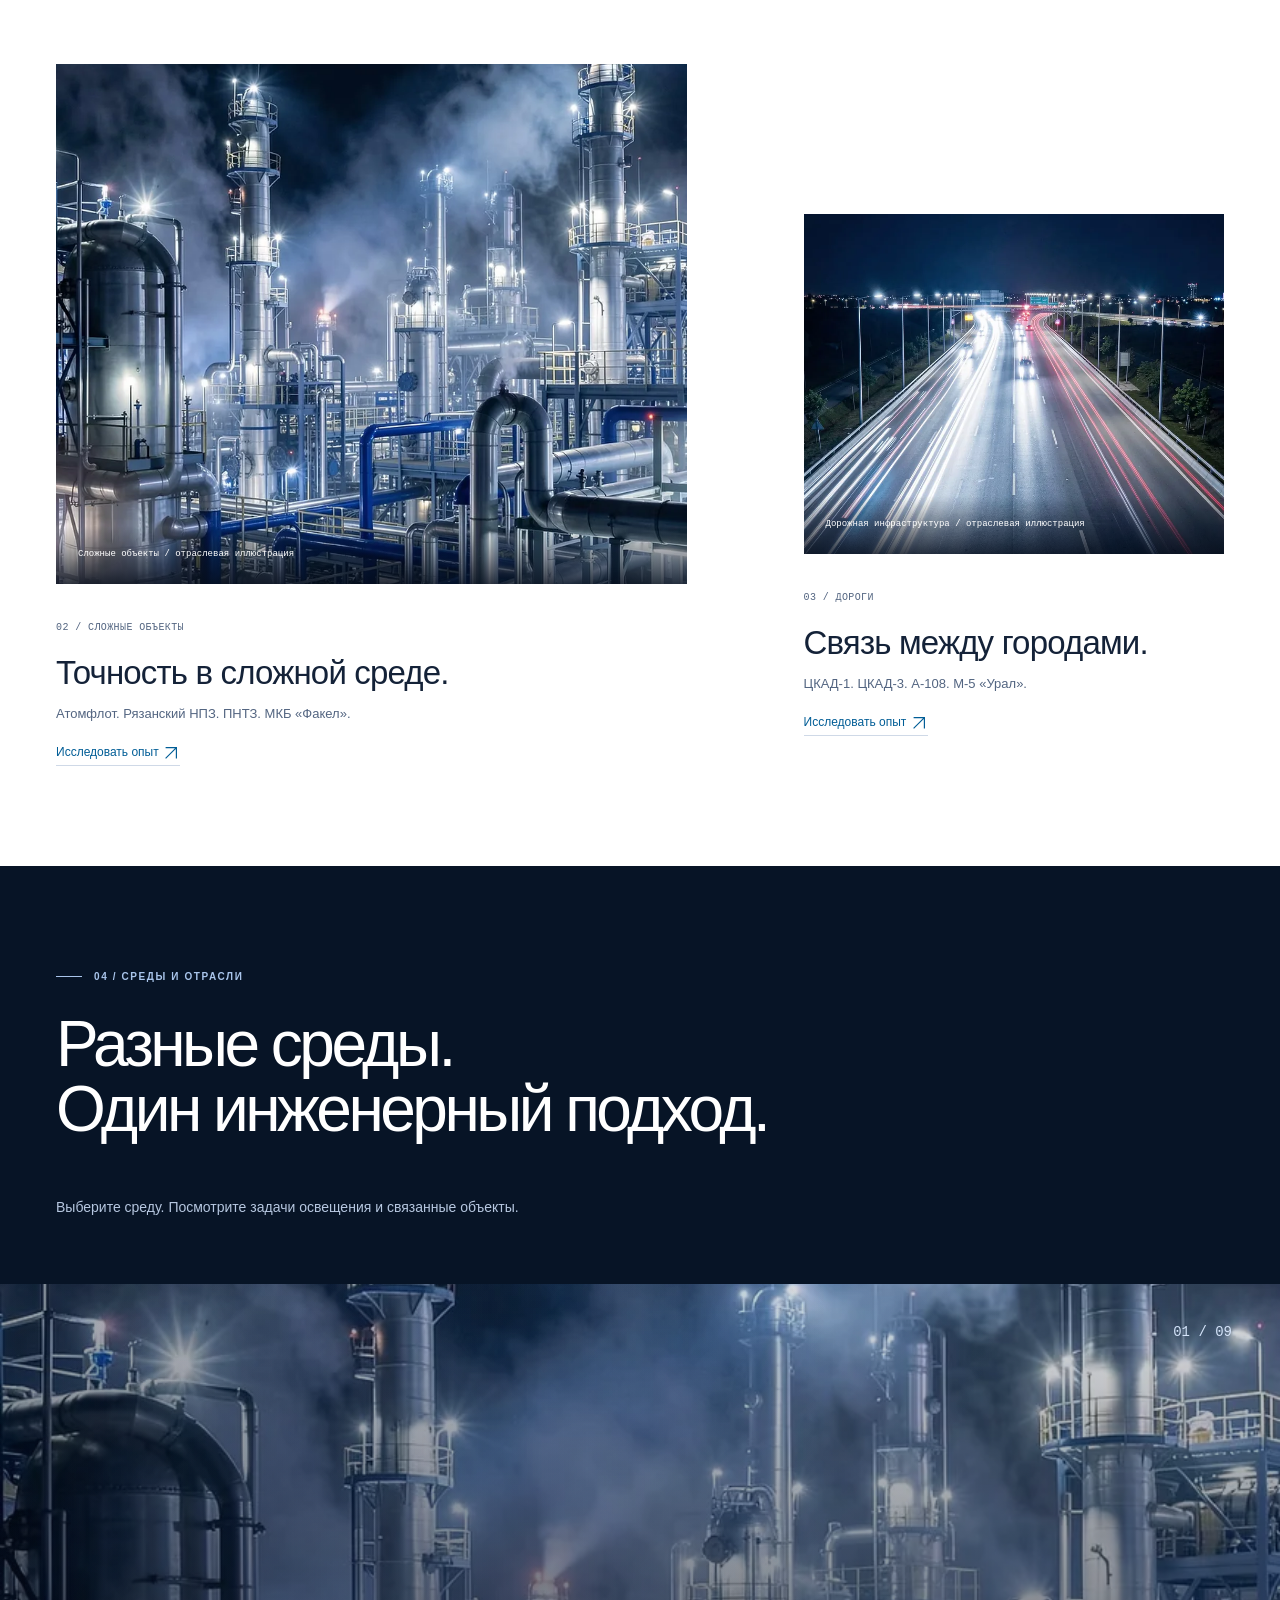
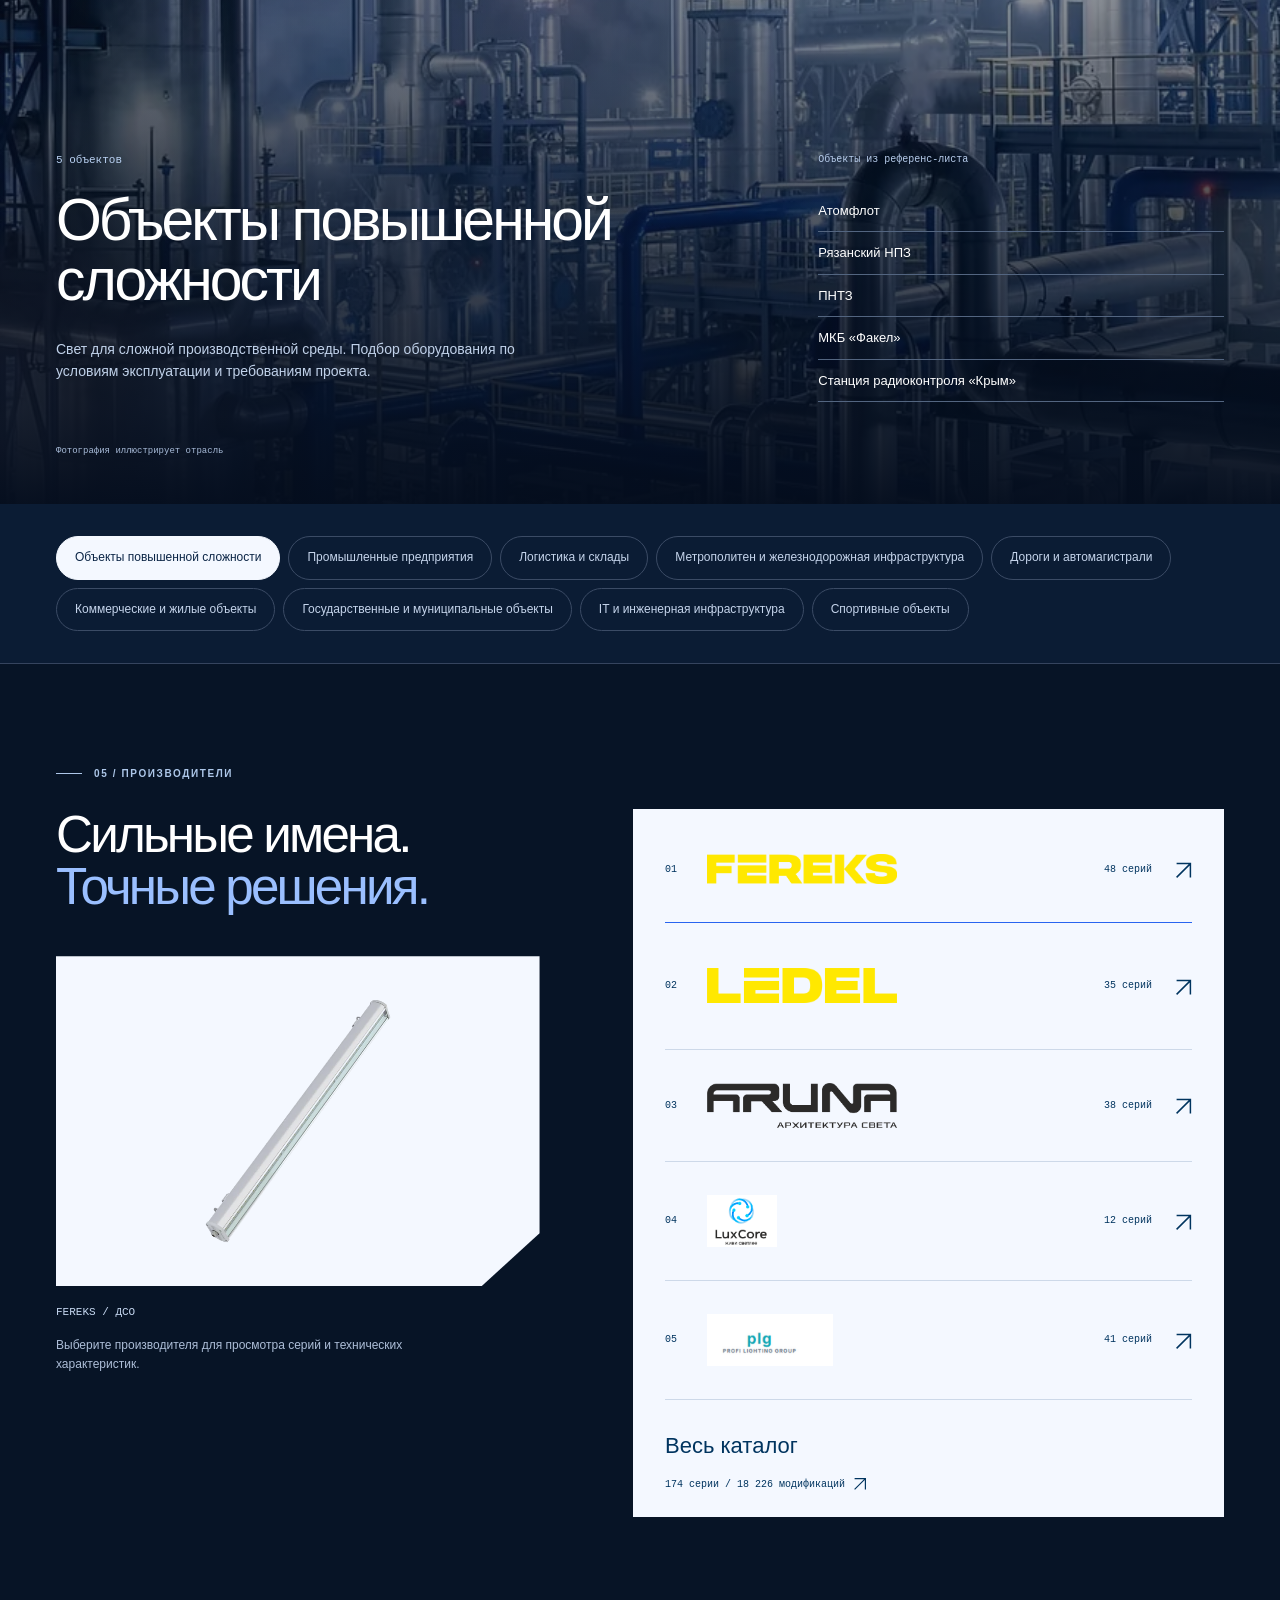
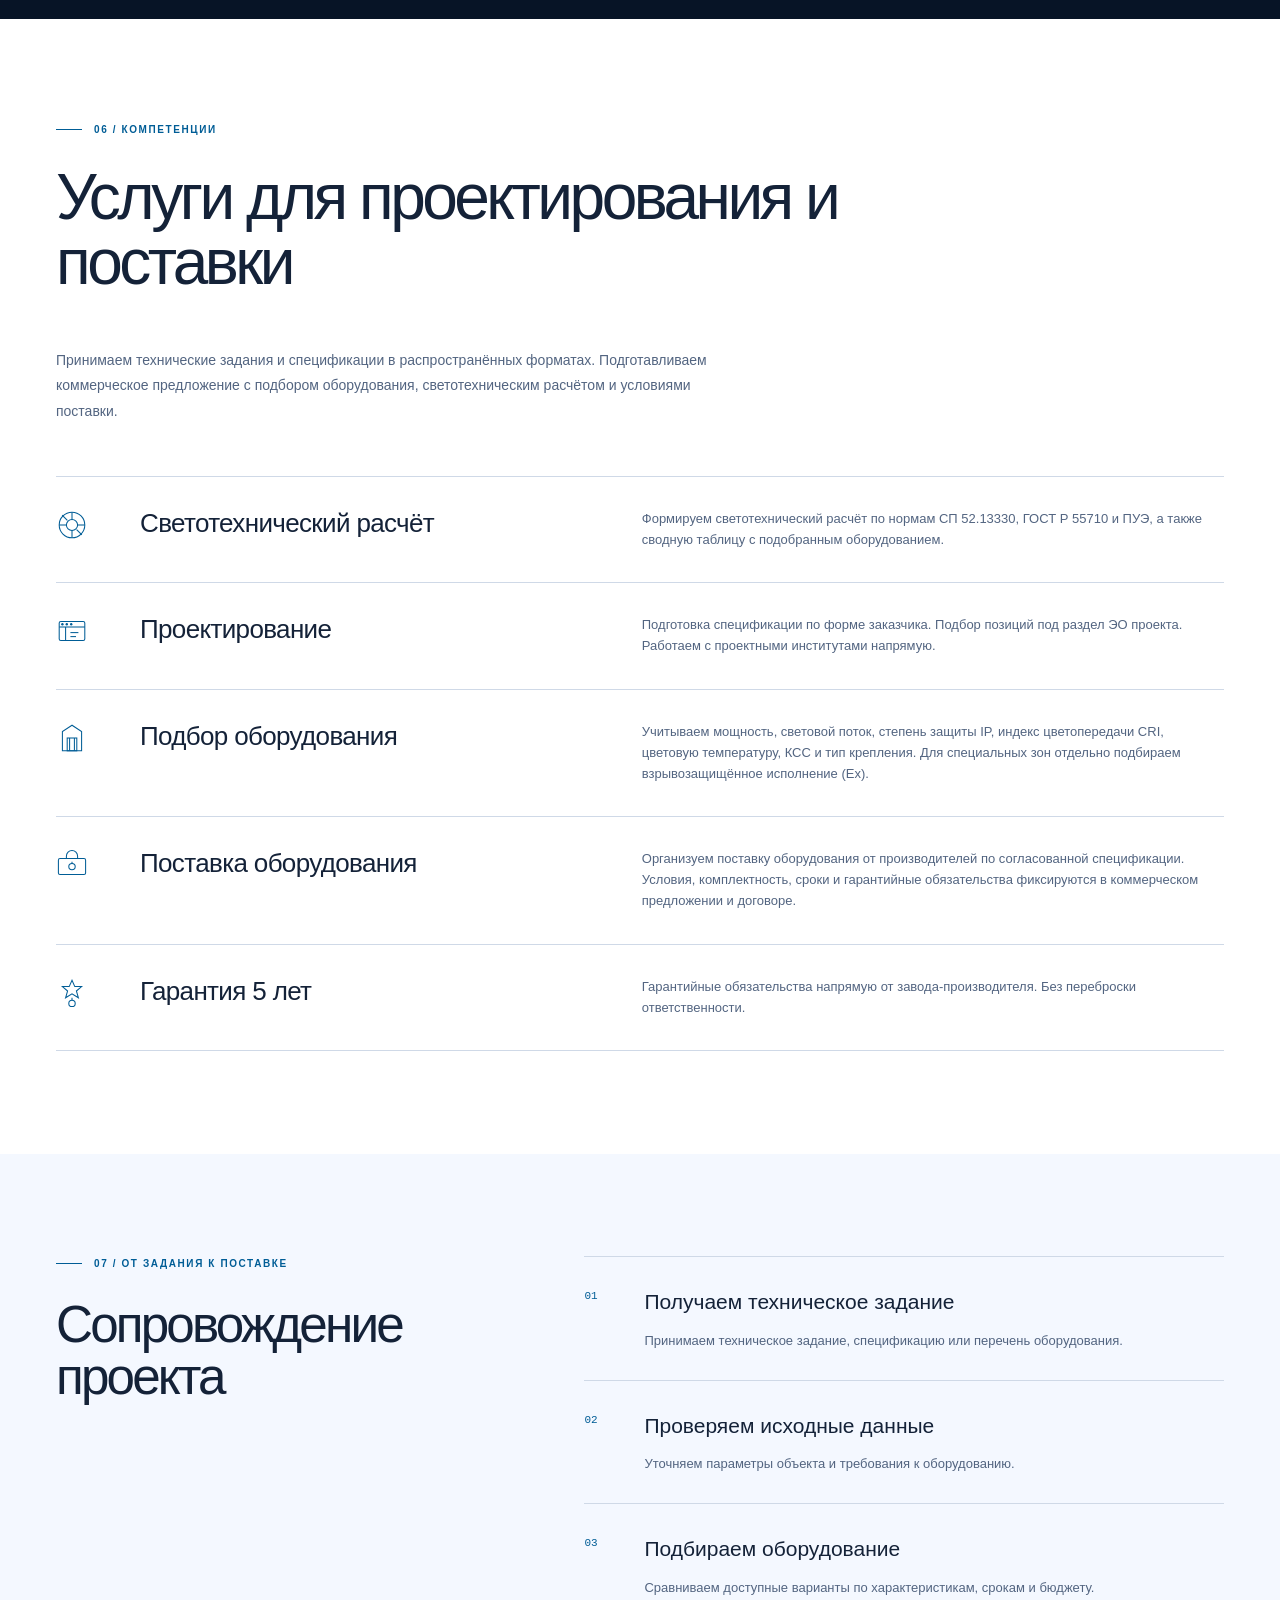
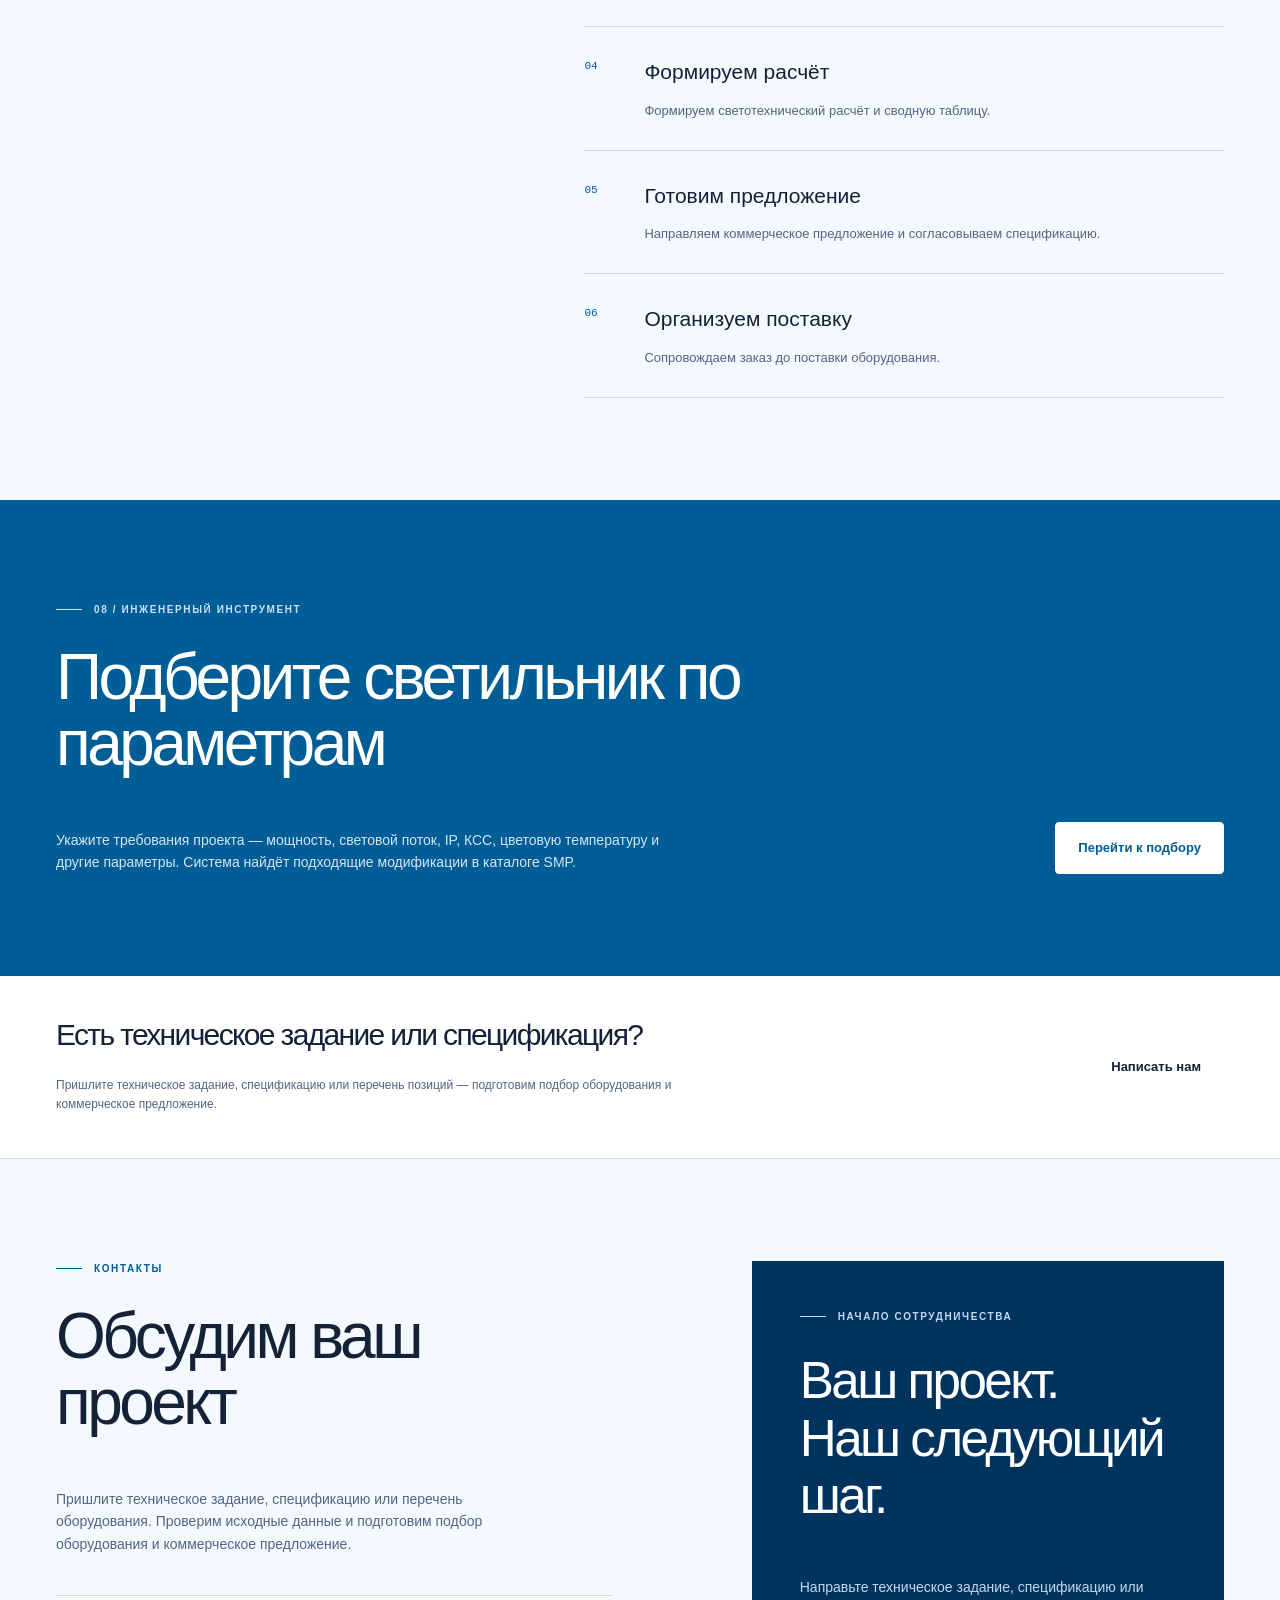
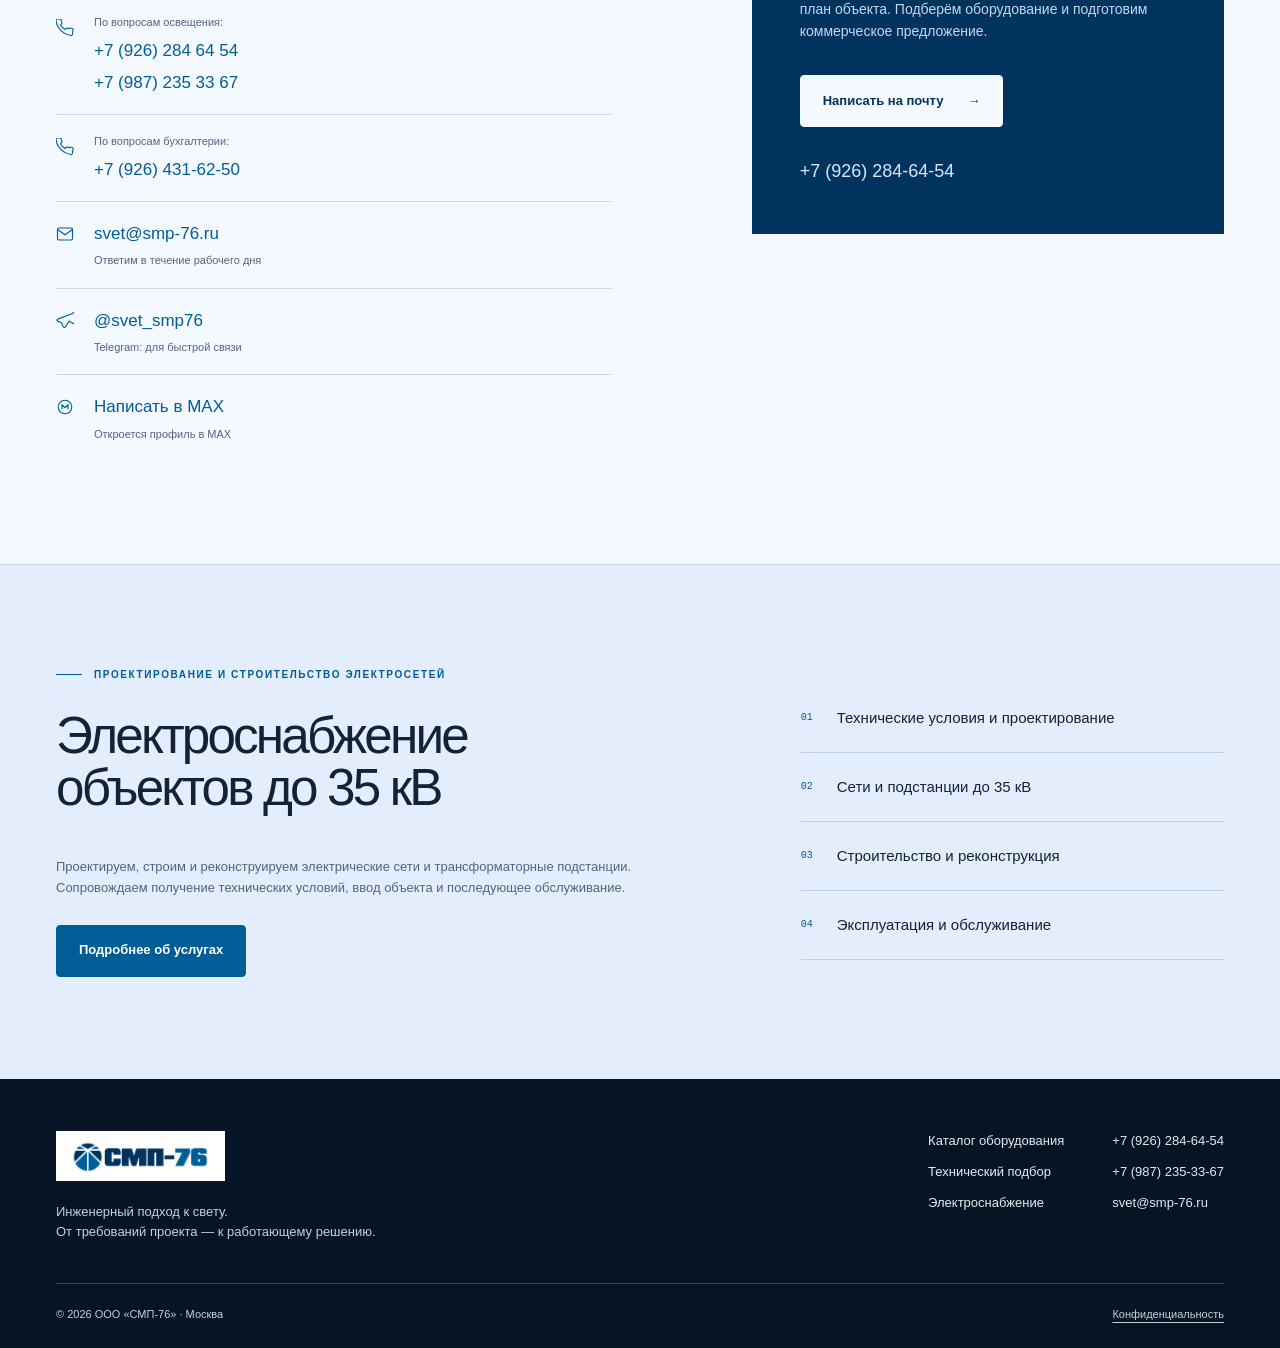
==== commit bee3dfcf: "Reduce hero fixture scale and add offline interactive preview" ====
--- a/index.html
+++ b/index.html
@@ -144,7 +144,7 @@
                 </filter>
               </defs>
               <path
-                d="M270 430 Q470 510 670 430 L990 980 Q470 1100 -40 980Z"
+                d="M330 470 Q480 530 630 470 L990 980 Q470 1100 -40 980Z"
                 fill="url(#fhbBeam)"
                 filter="url(#fhbSoftEdge)"
               />
--- a/css/home.css
+++ b/css/home.css
@@ -148,7 +148,7 @@
 }
 .hero-fixture {
   position: absolute;
-  inset: 16px -7% auto;
+  inset: 72px 8% auto;
   margin: 0;
   transform-origin: 50% 30%;
   transform: translate3d(
@@ -192,7 +192,7 @@
   width: 100%;
   height: 100%;
   pointer-events: none;
-  transform-origin: 47% 45%;
+  transform-origin: 47% 50%;
   transform: rotate(calc(var(--hero-x) * -4deg))
     scaleY(calc(1 + var(--hero-y) * 0.025));
 }
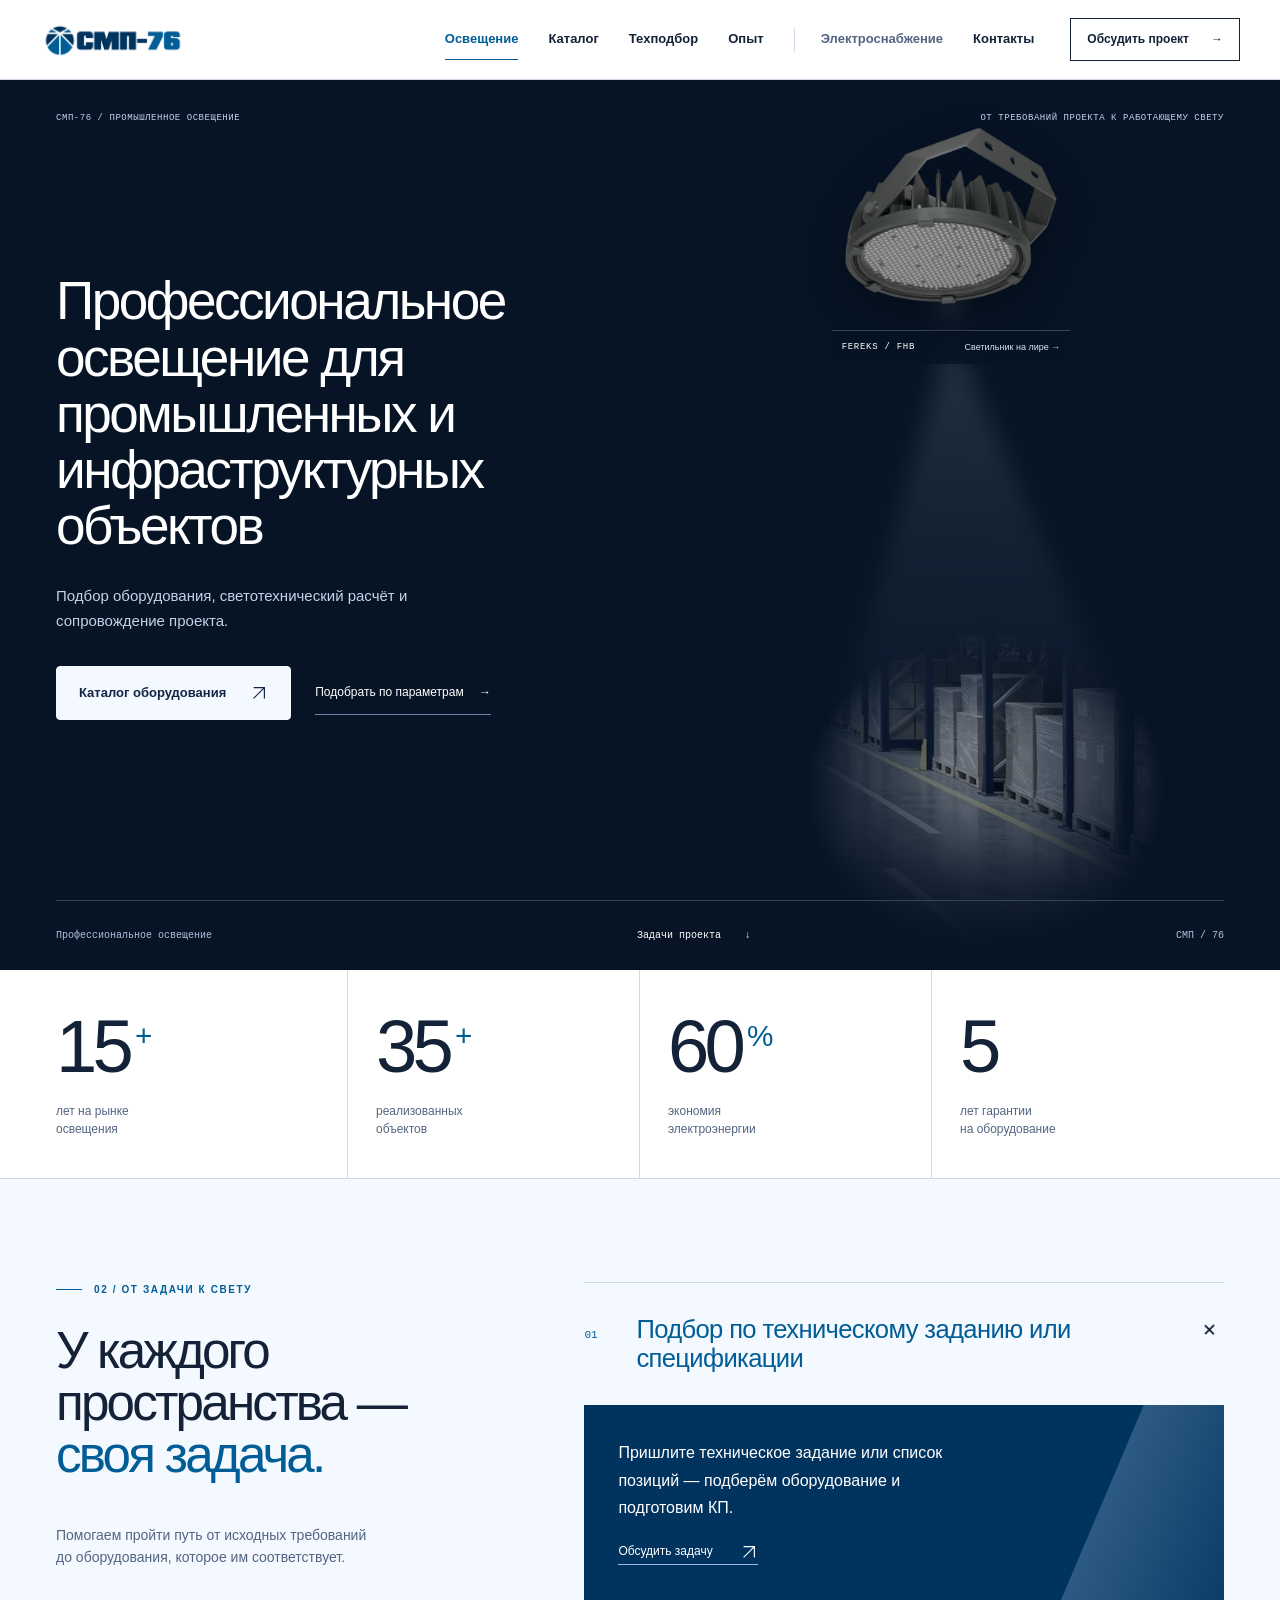
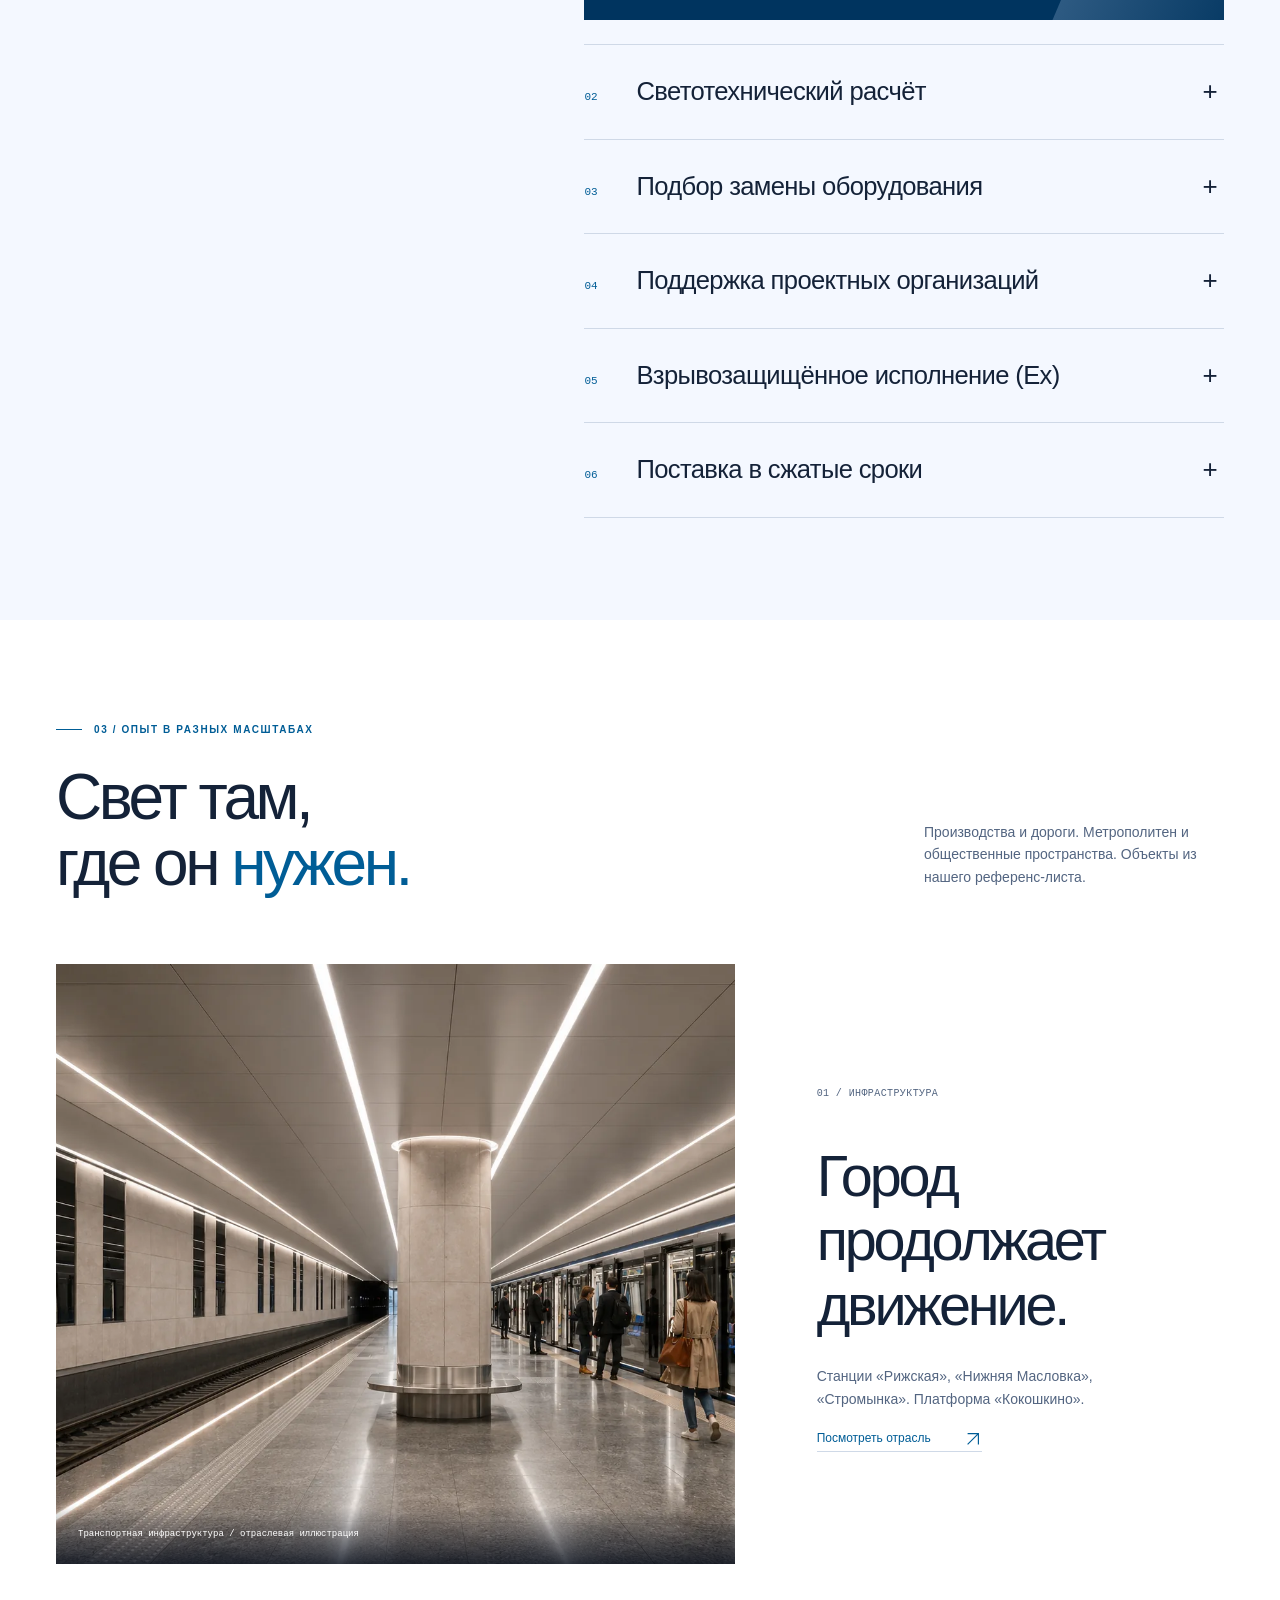
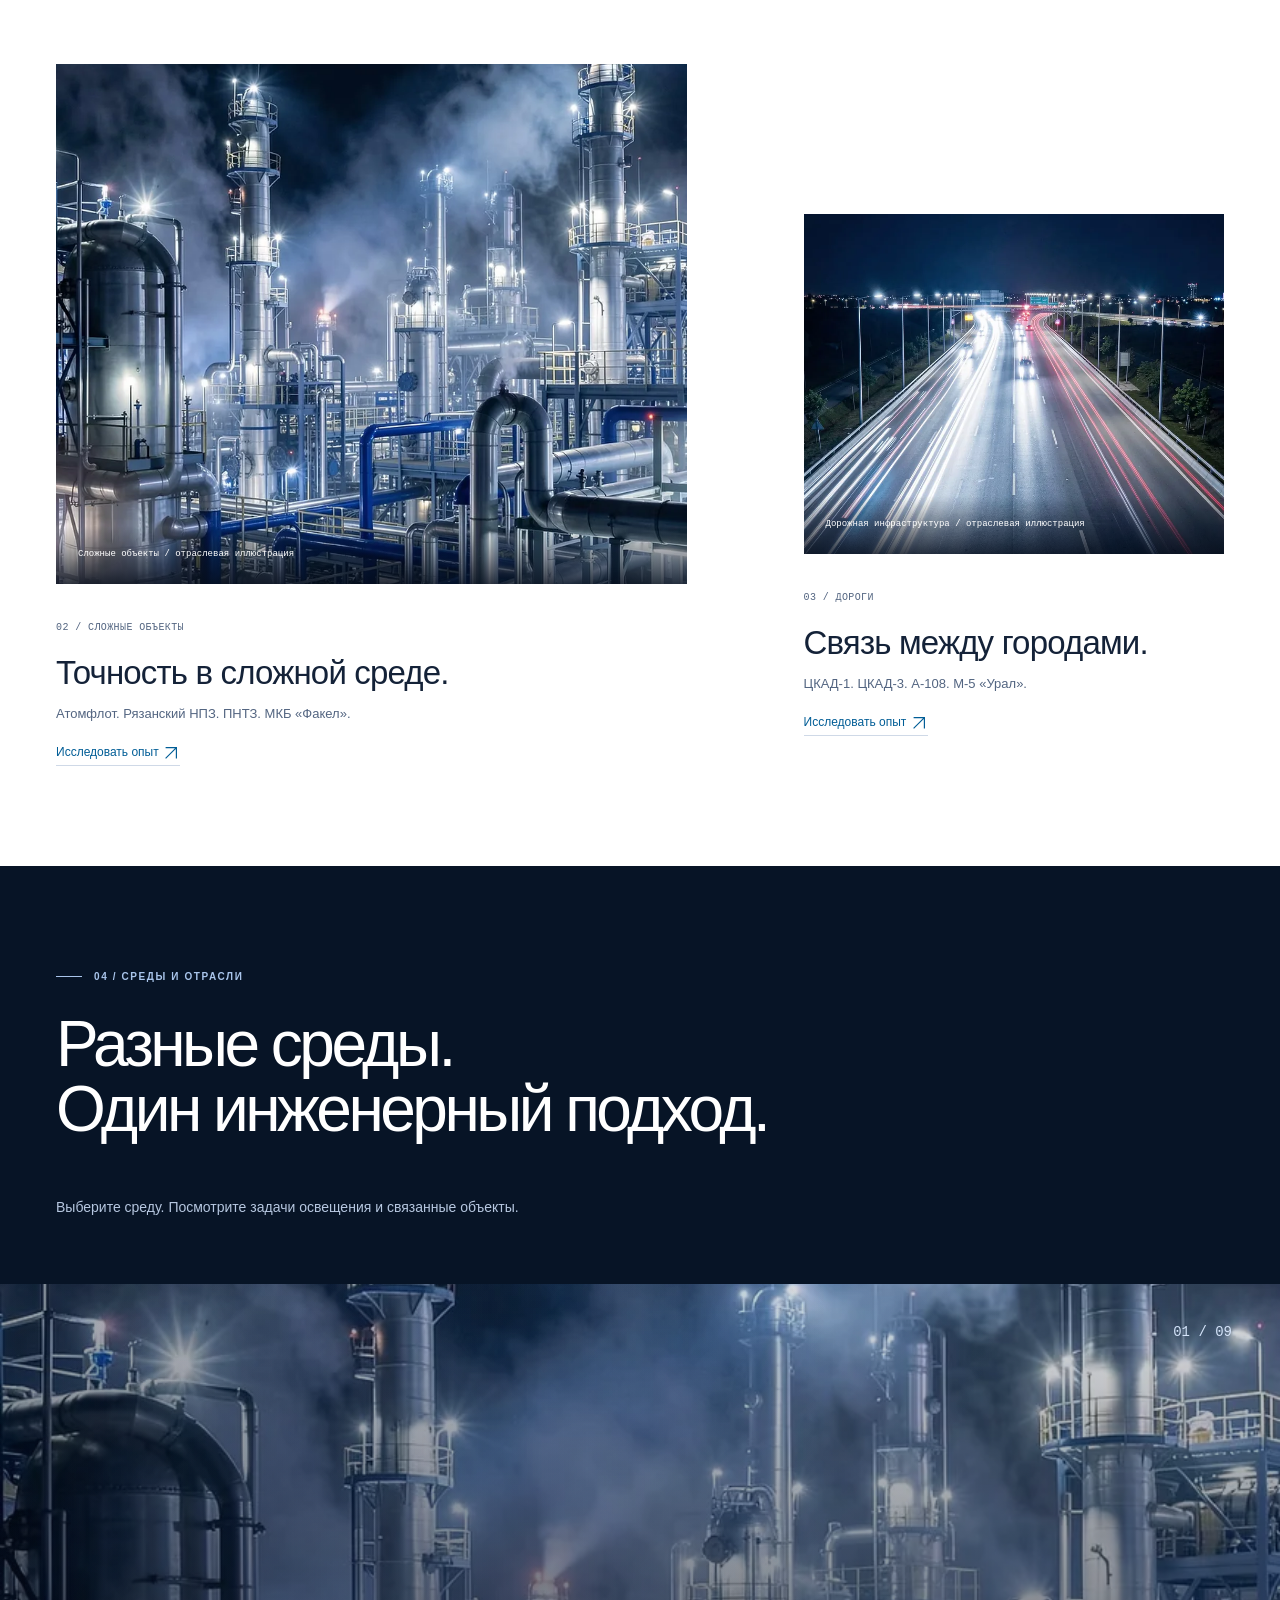
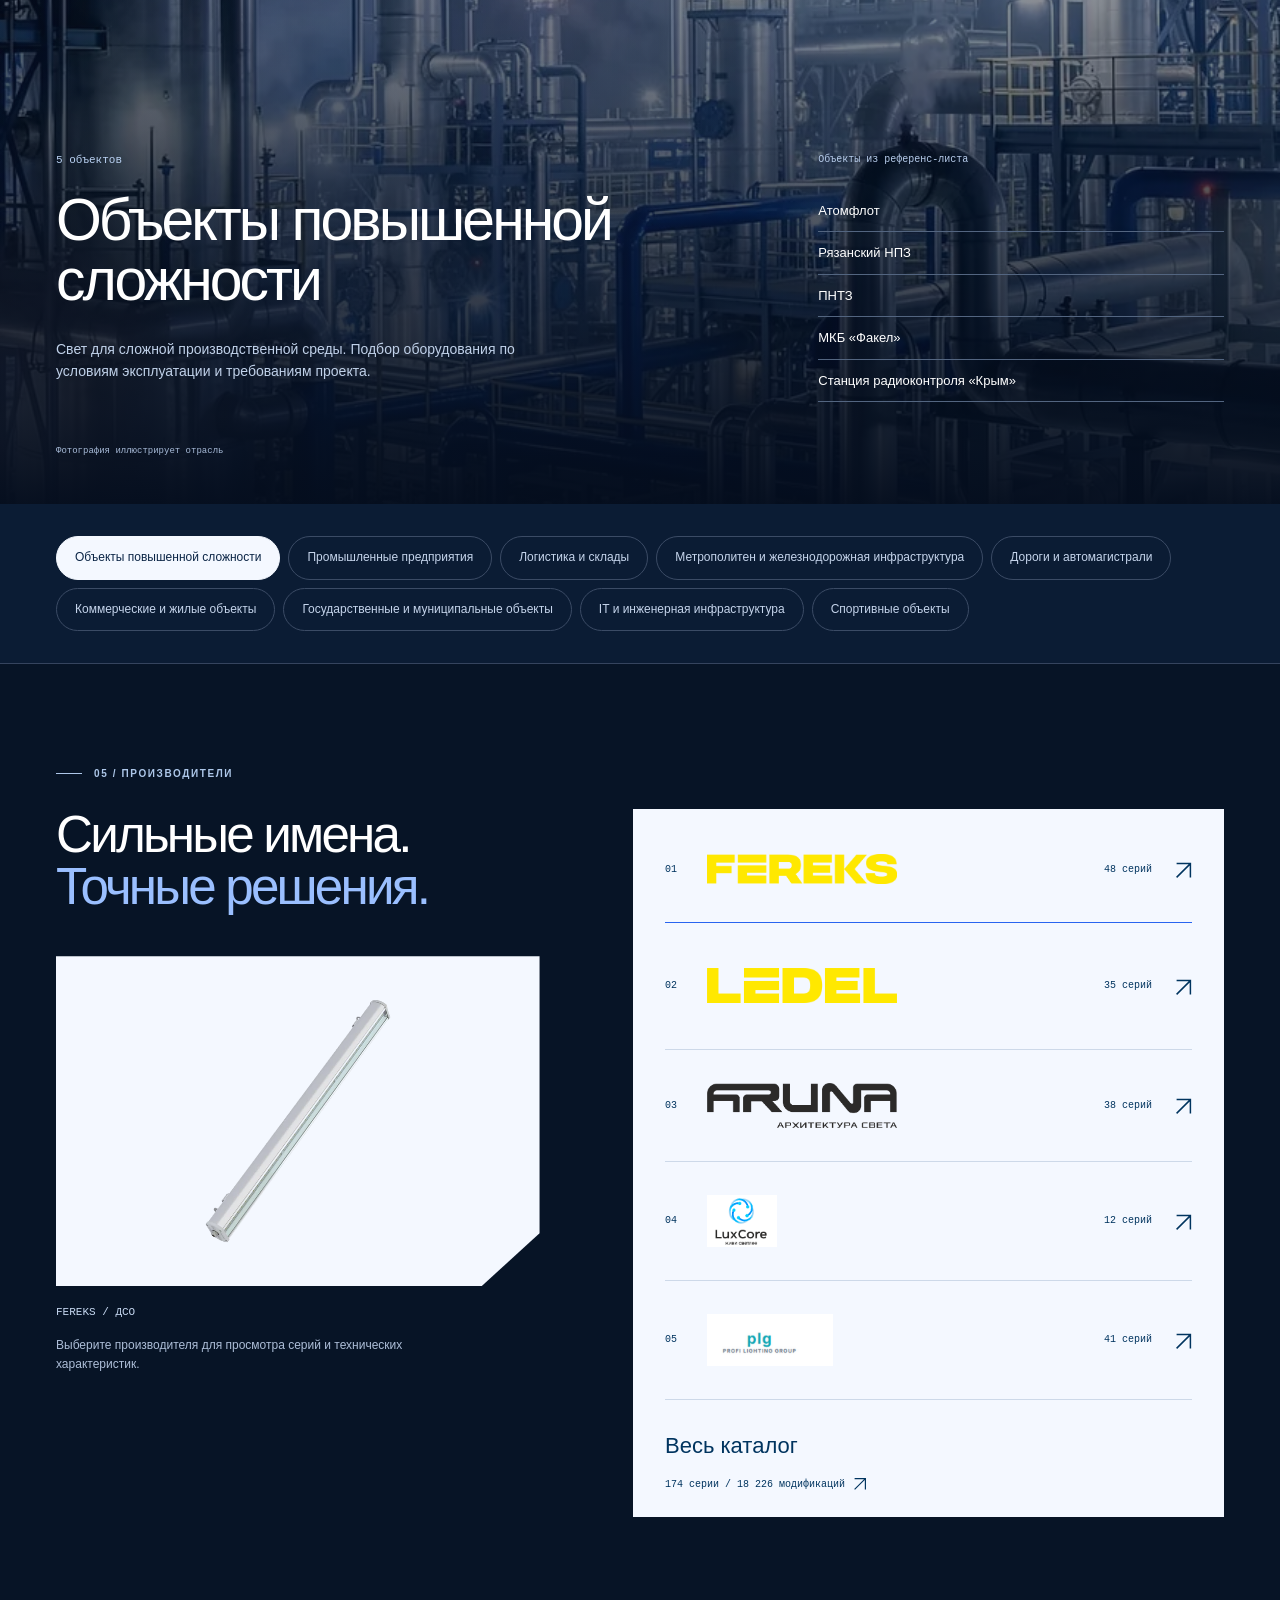
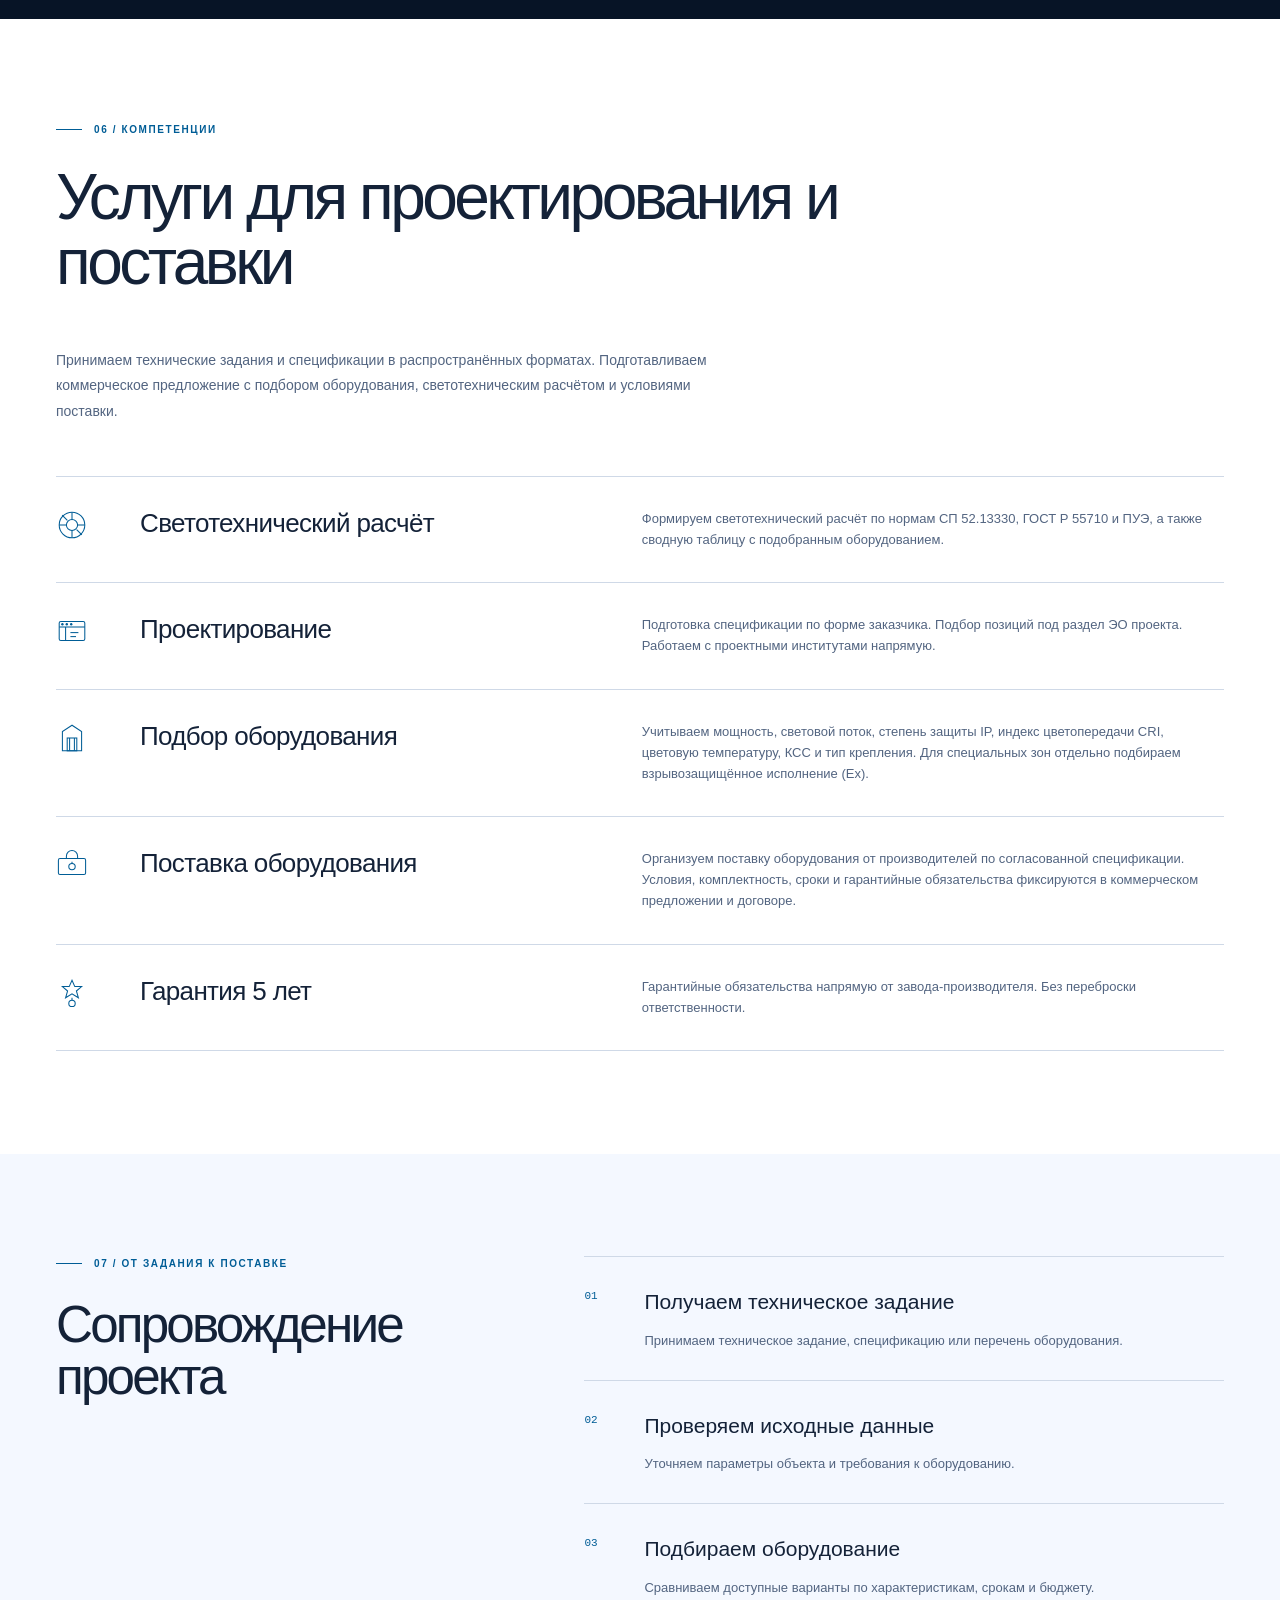
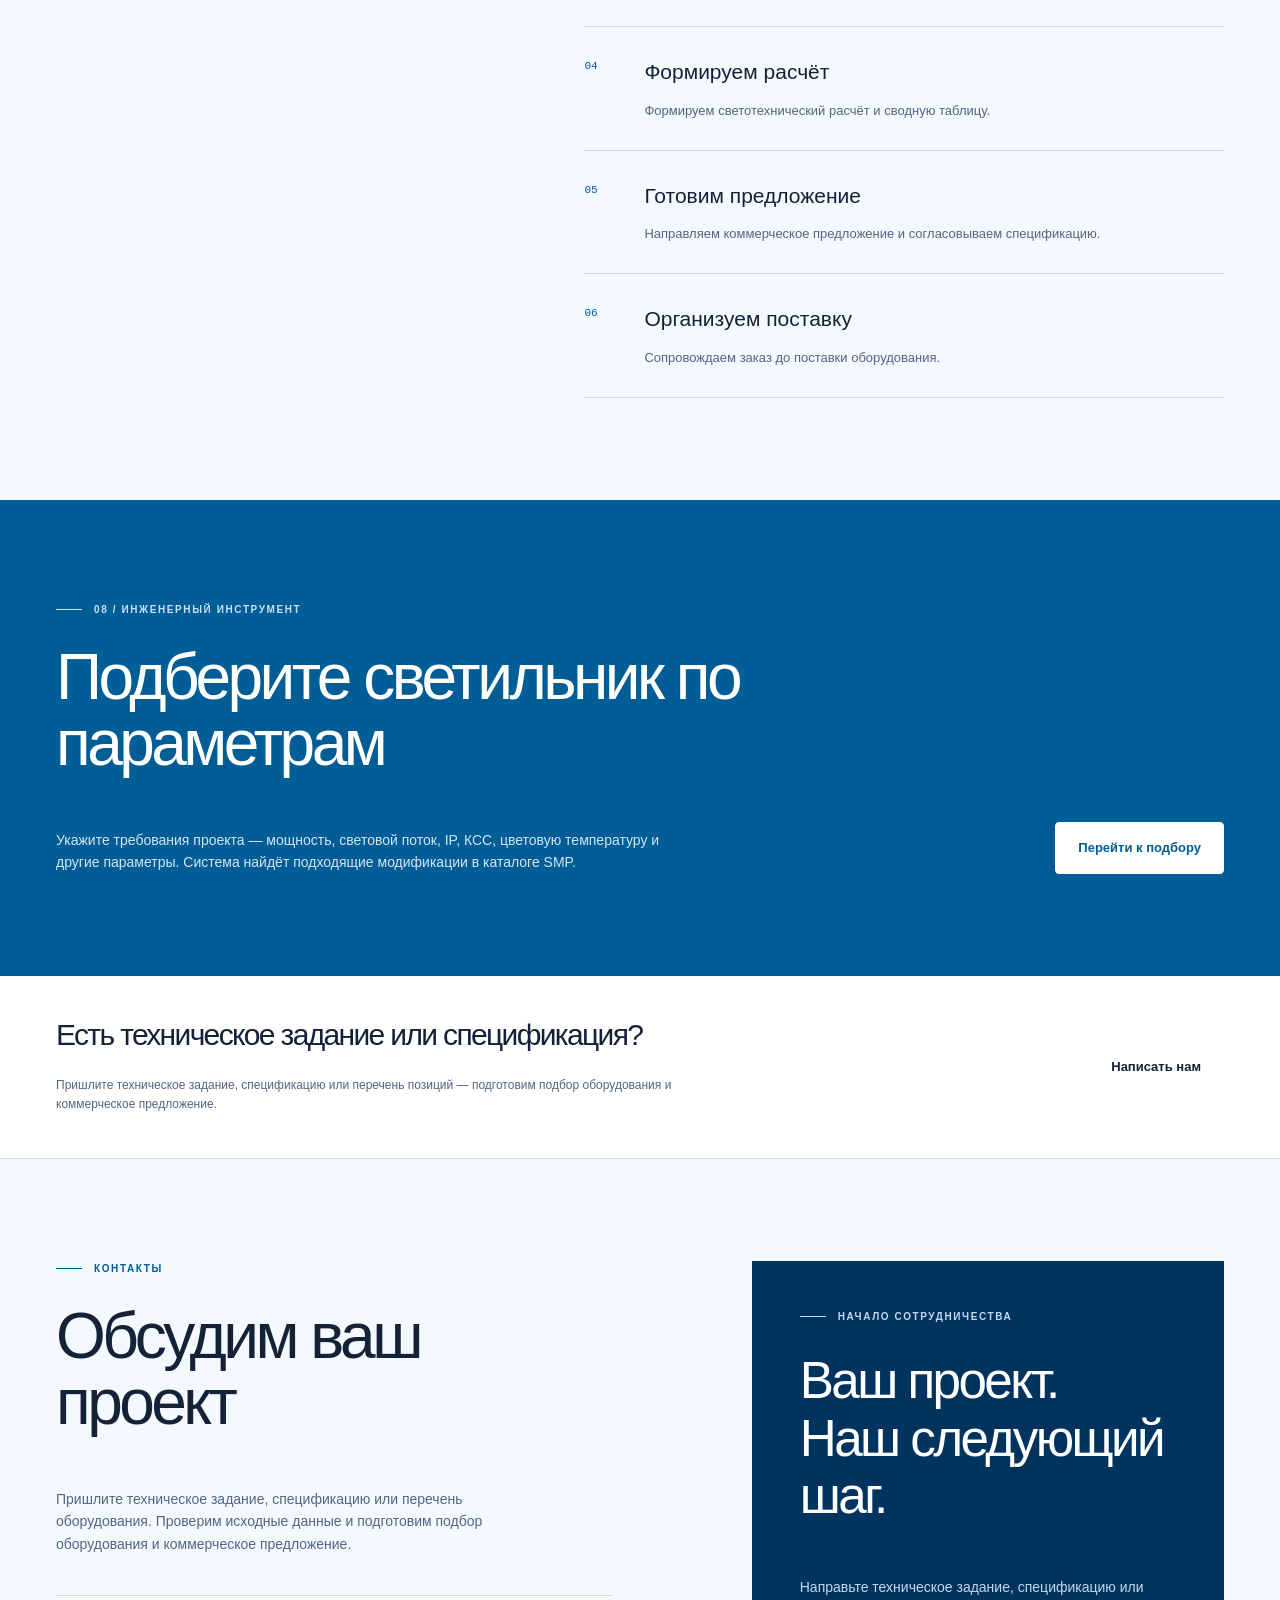
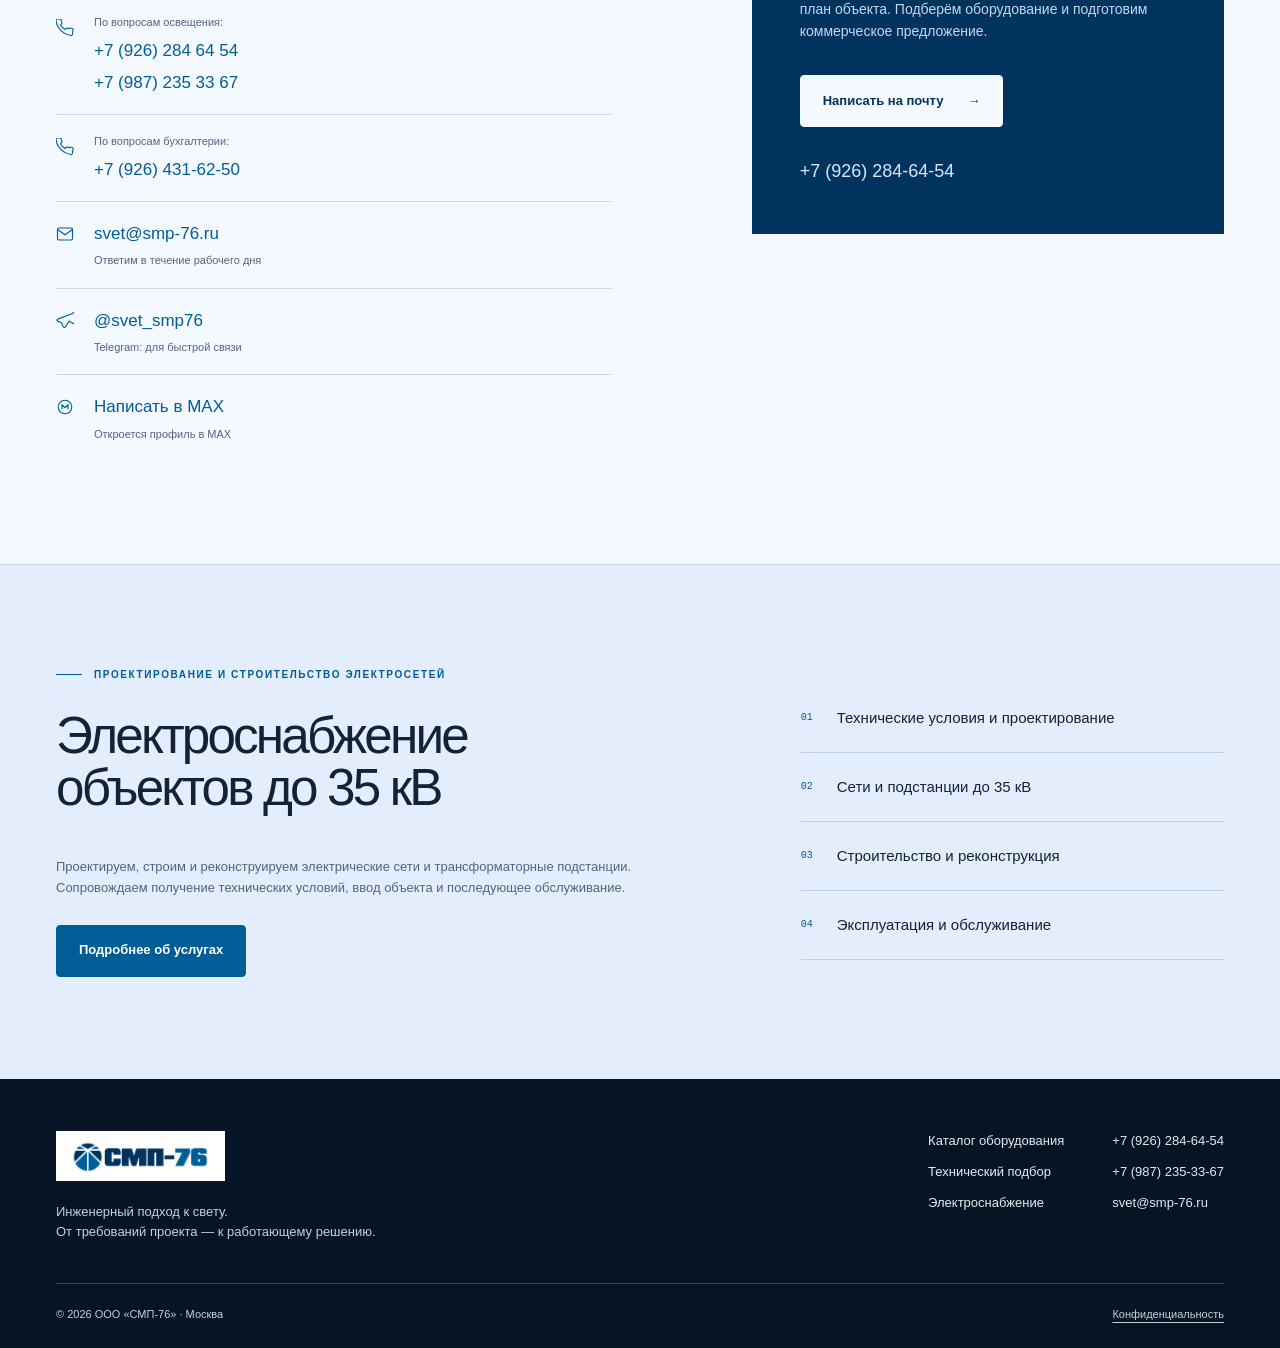
==== commit a6e42630: "Direct hero light at cursor with smaller dimmed FHB" ====
--- a/index.html
+++ b/index.html
@@ -85,6 +85,53 @@
             fetchpriority="low"
           />
           <div class="hero-room-lit"></div>
+          <svg
+            class="hero-light-volume"
+            viewBox="0 0 1000 1000"
+            preserveAspectRatio="none"
+            aria-hidden="true"
+          >
+            <defs>
+              <linearGradient
+                id="fhbBeam"
+                gradientUnits="userSpaceOnUse"
+                x1="740"
+                y1="220"
+                x2="770"
+                y2="800"
+              >
+                <stop offset="0" stop-color="#e4efff" stop-opacity=".2" />
+                <stop offset=".48" stop-color="#d8e8ff" stop-opacity=".075" />
+                <stop offset="1" stop-color="#d8e8ff" stop-opacity="0" />
+              </linearGradient>
+              <linearGradient id="fhbBeamMobile" x1="0" y1="0" x2="0" y2="1">
+                <stop offset="0" stop-color="#e4efff" stop-opacity=".16" />
+                <stop offset=".48" stop-color="#d8e8ff" stop-opacity=".06" />
+                <stop offset="1" stop-color="#d8e8ff" stop-opacity="0" />
+              </linearGradient>
+              <filter
+                id="fhbSoftEdge"
+                x="-20%"
+                y="-20%"
+                width="140%"
+                height="140%"
+              >
+                <feGaussianBlur stdDeviation="9" />
+              </filter>
+            </defs>
+            <path
+              class="hero-beam-desktop"
+              d="M725 220 L900 800 Q770 860 640 800 L755 220Z"
+              fill="url(#fhbBeam)"
+              filter="url(#fhbSoftEdge)"
+            />
+            <path
+              class="hero-beam-mobile"
+              d="M465 610 L770 850 Q500 910 230 850 L535 610Z"
+              fill="url(#fhbBeamMobile)"
+              filter="url(#fhbSoftEdge)"
+            />
+          </svg>
           <div class="hero-room-shade"></div>
         </div>
         <div class="container hero-layout">
@@ -121,45 +168,19 @@
             </div>
           </div>
           <div class="light-stage" data-hero-renderer="photo">
-            <svg
-              class="hero-light-volume"
-              viewBox="0 0 1000 1000"
-              preserveAspectRatio="none"
-              aria-hidden="true"
-            >
-              <defs>
-                <linearGradient id="fhbBeam" x1="0" y1="0" x2="0" y2="1">
-                  <stop offset="0" stop-color="#e4efff" stop-opacity=".2" />
-                  <stop offset=".48" stop-color="#d8e8ff" stop-opacity=".075" />
-                  <stop offset="1" stop-color="#d8e8ff" stop-opacity="0" />
-                </linearGradient>
-                <filter
-                  id="fhbSoftEdge"
-                  x="-20%"
-                  y="-20%"
-                  width="140%"
-                  height="140%"
-                >
-                  <feGaussianBlur stdDeviation="9" />
-                </filter>
-              </defs>
-              <path
-                d="M330 470 Q480 530 630 470 L990 980 Q470 1100 -40 980Z"
-                fill="url(#fhbBeam)"
-                filter="url(#fhbSoftEdge)"
-              />
-            </svg>
-            <div class="hero-floor-light" aria-hidden="true"></div>
             <figure class="hero-fixture">
-              <img
-                src="images/fereks-fhb.webp"
-                width="566"
-                height="450"
-                alt="Промышленный светильник FEREKS FHB: оптика, ребристый корпус и поворотная лира, ракурс снизу три четверти"
-                fetchpriority="high"
-                loading="eager"
-                decoding="async"
-              />
+              <div class="hero-fixture-pivot">
+                <img
+                  src="images/fereks-fhb.webp"
+                  width="566"
+                  height="450"
+                  alt="Промышленный светильник FEREKS FHB: оптика, ребристый корпус и поворотная лира, ракурс снизу три четверти"
+                  fetchpriority="high"
+                  loading="eager"
+                  decoding="async"
+                />
+                <span class="hero-emitter" aria-hidden="true"></span>
+              </div>
               <figcaption>
                 <a href="series.html?series=fereks-fhb"
                   ><span>FEREKS / FHB</span
--- a/css/home.css
+++ b/css/home.css
@@ -21,6 +21,10 @@
 .home .home-hero {
   --hero-x: 0;
   --hero-y: 0;
+  --spot-x: 77%;
+  --spot-y: 80%;
+  --spot-width: 18%;
+  --spot-height: 23%;
   position: relative;
   isolation: isolate;
   padding: 0;
@@ -45,33 +49,33 @@
 .hero-room {
   object-fit: cover;
   object-position: 65% 50%;
-  opacity: 0.2;
-  filter: saturate(0.35);
+  opacity: 0;
 }
 .hero-room-lit {
   background: url("../images/reference-logistics.webp") 65% 50% / cover;
-  opacity: 0.8;
+  opacity: 0.78;
+  filter: saturate(0.5);
   mask-image: radial-gradient(
-    ellipse 27% 36% at calc(78% + var(--hero-x) * 2.5%)
-      calc(83% + var(--hero-y) * 1%),
-    #000 8%,
-    transparent 85%
+    ellipse var(--spot-width) var(--spot-height) at var(--spot-x) var(--spot-y),
+    #000 5%,
+    rgb(0 0 0 / 85%) 25%,
+    transparent 78%
   );
   -webkit-mask-image: radial-gradient(
-    ellipse 27% 36% at calc(78% + var(--hero-x) * 2.5%)
-      calc(83% + var(--hero-y) * 1%),
-    #000 8%,
-    transparent 85%
+    ellipse var(--spot-width) var(--spot-height) at var(--spot-x) var(--spot-y),
+    #000 5%,
+    rgb(0 0 0 / 85%) 25%,
+    transparent 78%
   );
 }
 .hero-room-shade {
   background:
     linear-gradient(
       90deg,
-      #071426 2%,
-      rgba(7, 20, 38, 0.94) 28%,
-      rgba(7, 20, 38, 0.56) 54%,
-      rgba(7, 20, 38, 0.12) 100%
+      rgba(7, 20, 38, 0.62) 0%,
+      rgba(7, 20, 38, 0.5) 44%,
+      rgba(7, 20, 38, 0.08) 70%,
+      transparent 100%
     ),
     linear-gradient(0deg, #071426, transparent 30%, rgba(7, 20, 38, 0.3));
 }
@@ -148,35 +152,51 @@
 }
 .hero-fixture {
   position: absolute;
-  inset: 72px 8% auto;
+  inset: 0 8% auto;
   margin: 0;
+  transform-style: preserve-3d;
+}
+.hero-fixture-pivot {
+  position: relative;
+  width: 50%;
+  margin-inline: auto;
   transform-origin: 50% 30%;
   transform: translate3d(
-      calc(var(--hero-x) * 6px),
-      calc(var(--hero-y) * -3px),
+      calc(var(--hero-x) * 12px),
+      calc(var(--hero-y) * -6px),
       0
     )
-    rotateX(calc(var(--hero-y) * 1.8deg)) rotateY(calc(var(--hero-x) * 2.8deg))
-    rotateZ(calc(var(--hero-x) * -0.8deg));
-}
-.hero-fixture > img {
+    rotateX(calc(var(--hero-y) * 12deg)) rotateY(calc(var(--hero-x) * 20deg))
+    rotateZ(calc(var(--hero-x) * -6deg));
+}
+.hero-fixture-pivot > img {
   display: block;
   width: 100%;
   height: auto;
-  filter: drop-shadow(0 20px 24px rgba(0, 0, 0, 0.3));
+  filter: brightness(0.7) contrast(1.04)
+    drop-shadow(0 12px 20px rgba(0, 0, 0, 0.4));
+}
+.hero-emitter {
+  position: absolute;
+  left: 48%;
+  top: 74%;
+  width: 0;
+  height: 0;
+  pointer-events: none;
 }
 .hero-fixture figcaption {
-  margin: 30px 8% 0;
-  padding-top: 14px;
-  border-top: 1px solid #58697f;
+  margin: 22px 24% 0;
+  padding: 10px;
+  border-top: 1px solid #35445e;
+  background: rgb(7 20 38 / 88%);
 }
 .hero-fixture figcaption a {
   display: flex;
   align-items: center;
   justify-content: space-between;
-  gap: 18px;
+  gap: 10px;
   color: #d8e5f7;
-  font: 10px/1.5 var(--mono);
+  font: 9px/1.5 var(--mono);
   text-decoration: none;
 }
 .hero-fixture figcaption a > span:first-child {
@@ -192,23 +212,9 @@
   width: 100%;
   height: 100%;
   pointer-events: none;
-  transform-origin: 47% 50%;
-  transform: rotate(calc(var(--hero-x) * -4deg))
-    scaleY(calc(1 + var(--hero-y) * 0.025));
-}
-.hero-floor-light {
-  position: absolute;
-  width: 88%;
-  height: 14%;
-  left: 8%;
-  top: 80%;
-  background: radial-gradient(
-    ellipse,
-    rgba(211, 229, 255, 0.15),
-    transparent 70%
-  );
-  transform: translate(calc(var(--hero-x) * 32px), calc(var(--hero-y) * 8px));
-  pointer-events: none;
+}
+.hero-beam-mobile {
+  display: none;
 }
 .hero-base {
   position: relative;
@@ -237,13 +243,19 @@
     padding-block: 50px;
   }
   .hero-fixture {
-    top: 68px;
+    top: 0;
   }
   .light-stage {
     min-height: 590px;
   }
 }
 @media (max-width: 900px) {
+  .home .home-hero {
+    --spot-x: 50%;
+    --spot-y: 84%;
+    --spot-width: 60%;
+    --spot-height: 14%;
+  }
   .home .hero-layout {
     min-height: 0;
     grid-template-columns: 1fr;
@@ -279,38 +291,31 @@
     margin-top: 22px;
   }
   .hero-fixture {
-    inset: 0 0 auto;
+    inset: -20px 0 auto;
+  }
+  .hero-fixture-pivot {
+    width: 44%;
     transform: none;
   }
-  .hero-fixture > img {
-    width: 88%;
-    margin-inline: auto;
-  }
   .hero-fixture figcaption {
-    margin: 8px 0 0;
+    margin: 14px 20% 0;
   }
   .hero-environment {
-    top: 42%;
+    top: 0;
   }
   .hero-room-shade {
     background: linear-gradient(
       #071426 0%,
-      rgba(7, 20, 38, 0.3) 35%,
-      rgba(7, 20, 38, 0.1) 75%,
+      rgba(7, 20, 38, 0.35) 35%,
+      rgba(7, 20, 38, 0.2) 75%,
       #071426 100%
     );
   }
-  .hero-room-lit {
-    mask-image: radial-gradient(
-      ellipse 60% 45% at 50% 82%,
-      #000 8%,
-      transparent 85%
-    );
-    -webkit-mask-image: radial-gradient(
-      ellipse 60% 45% at 50% 82%,
-      #000 8%,
-      transparent 85%
-    );
+  .hero-beam-desktop {
+    display: none;
+  }
+  .hero-beam-mobile {
+    display: block;
   }
   .hero-base {
     min-height: 64px;
@@ -349,9 +354,7 @@
   }
 }
 @media (prefers-reduced-motion: reduce) {
-  .home-hero .hero-fixture,
-  .home-hero .hero-light-volume,
-  .home-hero .hero-floor-light {
+  .home-hero .hero-fixture-pivot {
     transform: none;
   }
 }
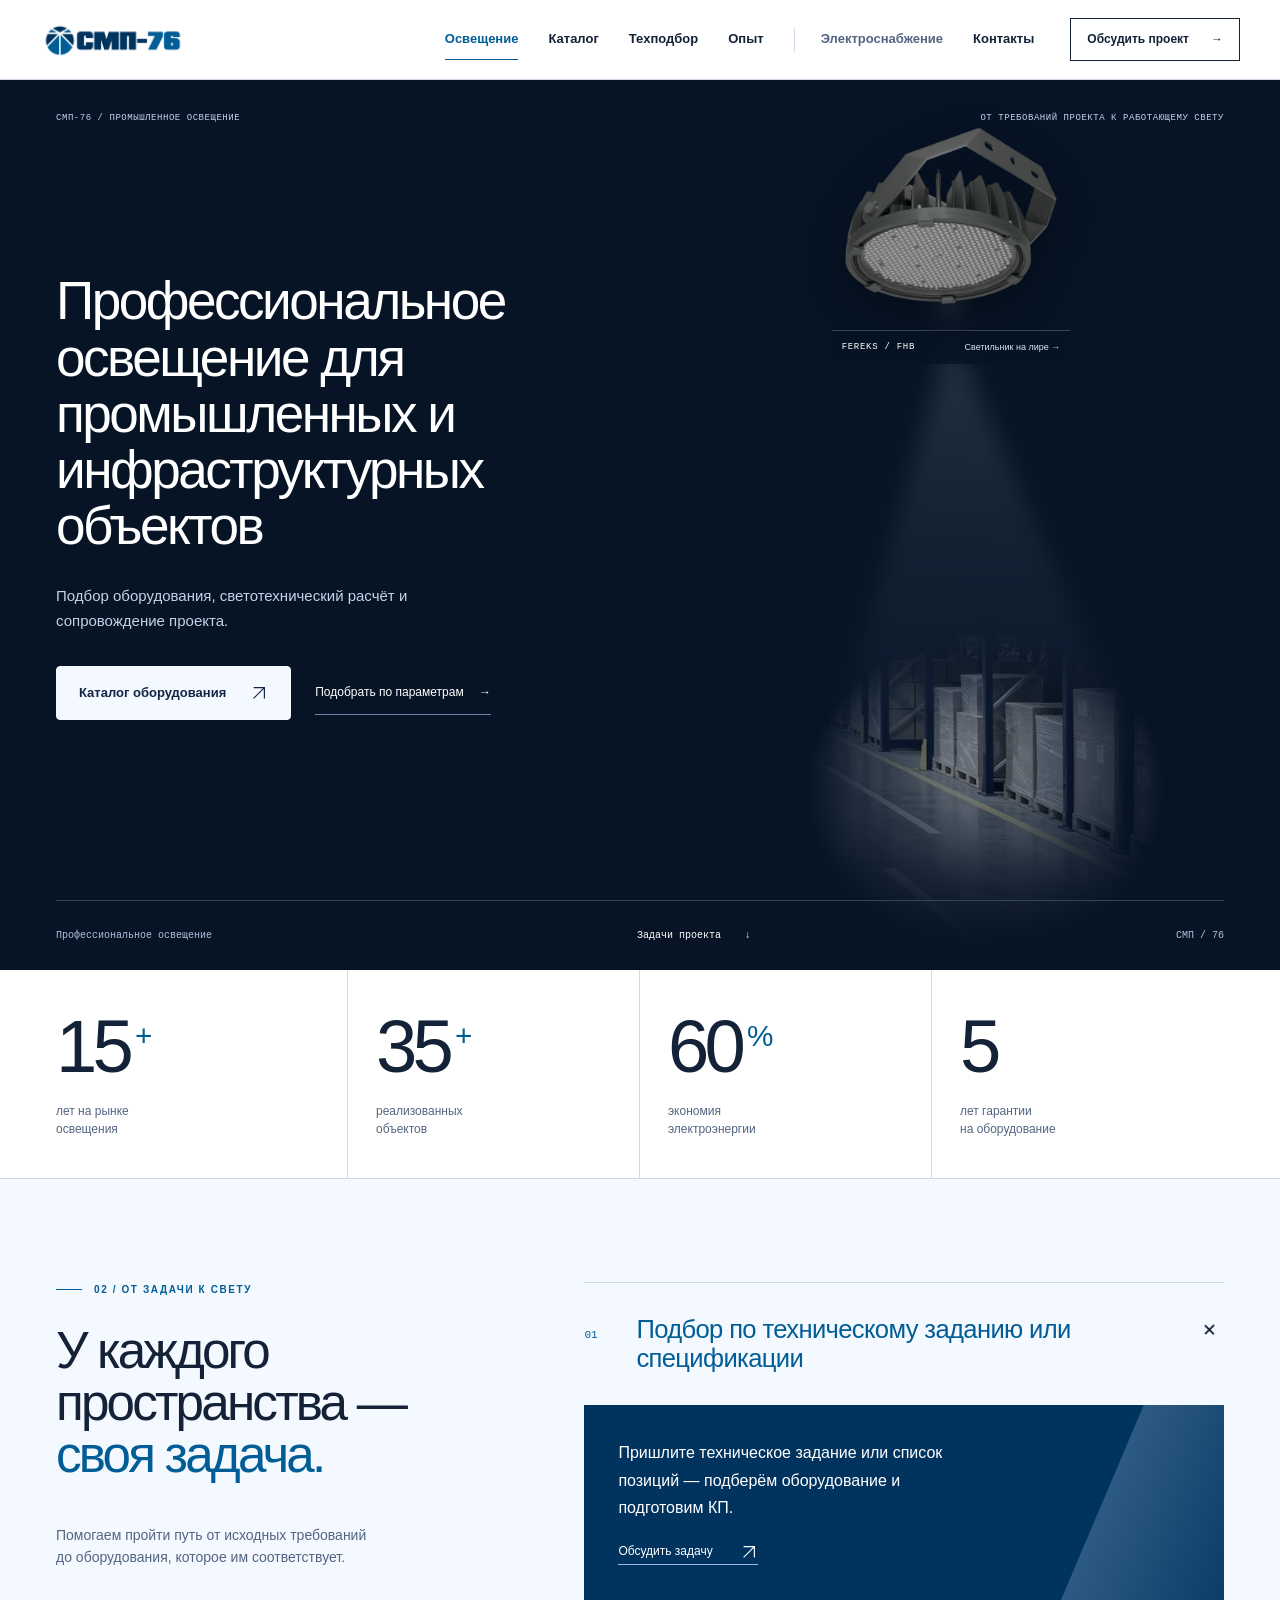
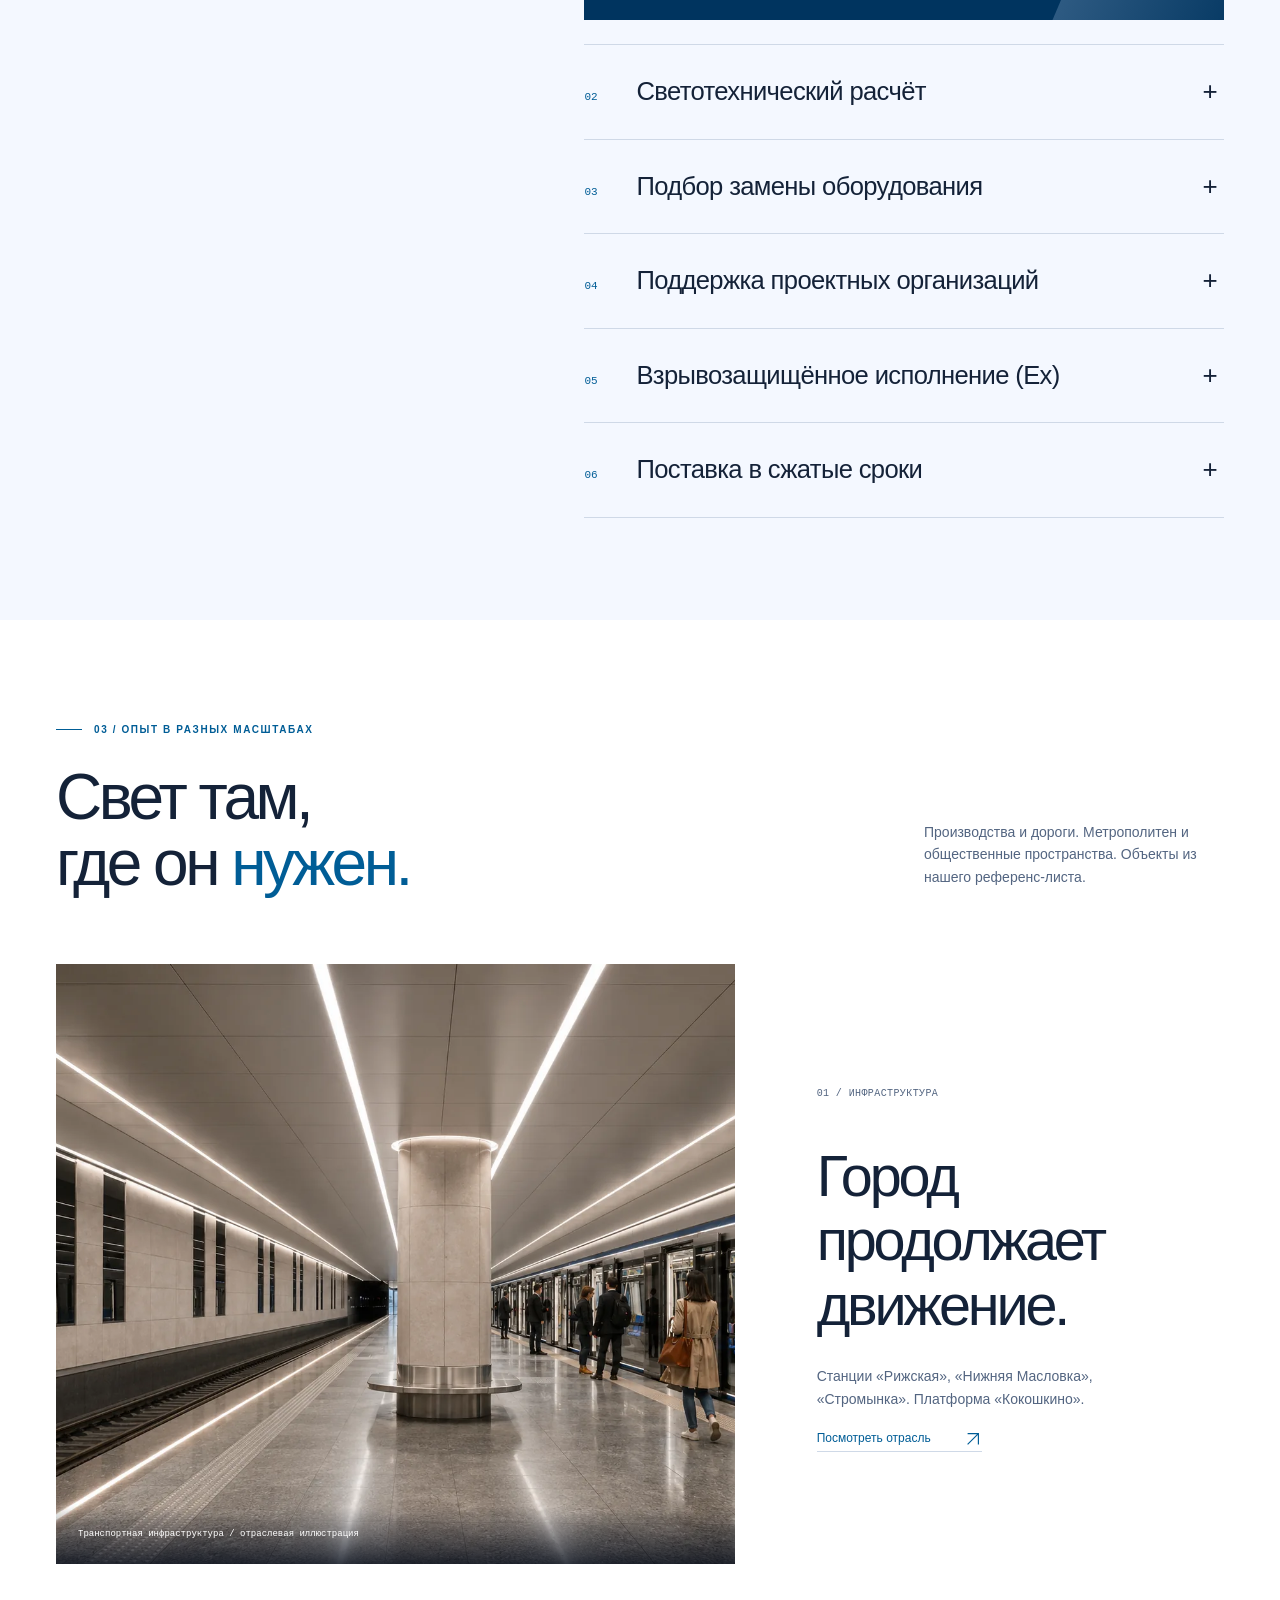
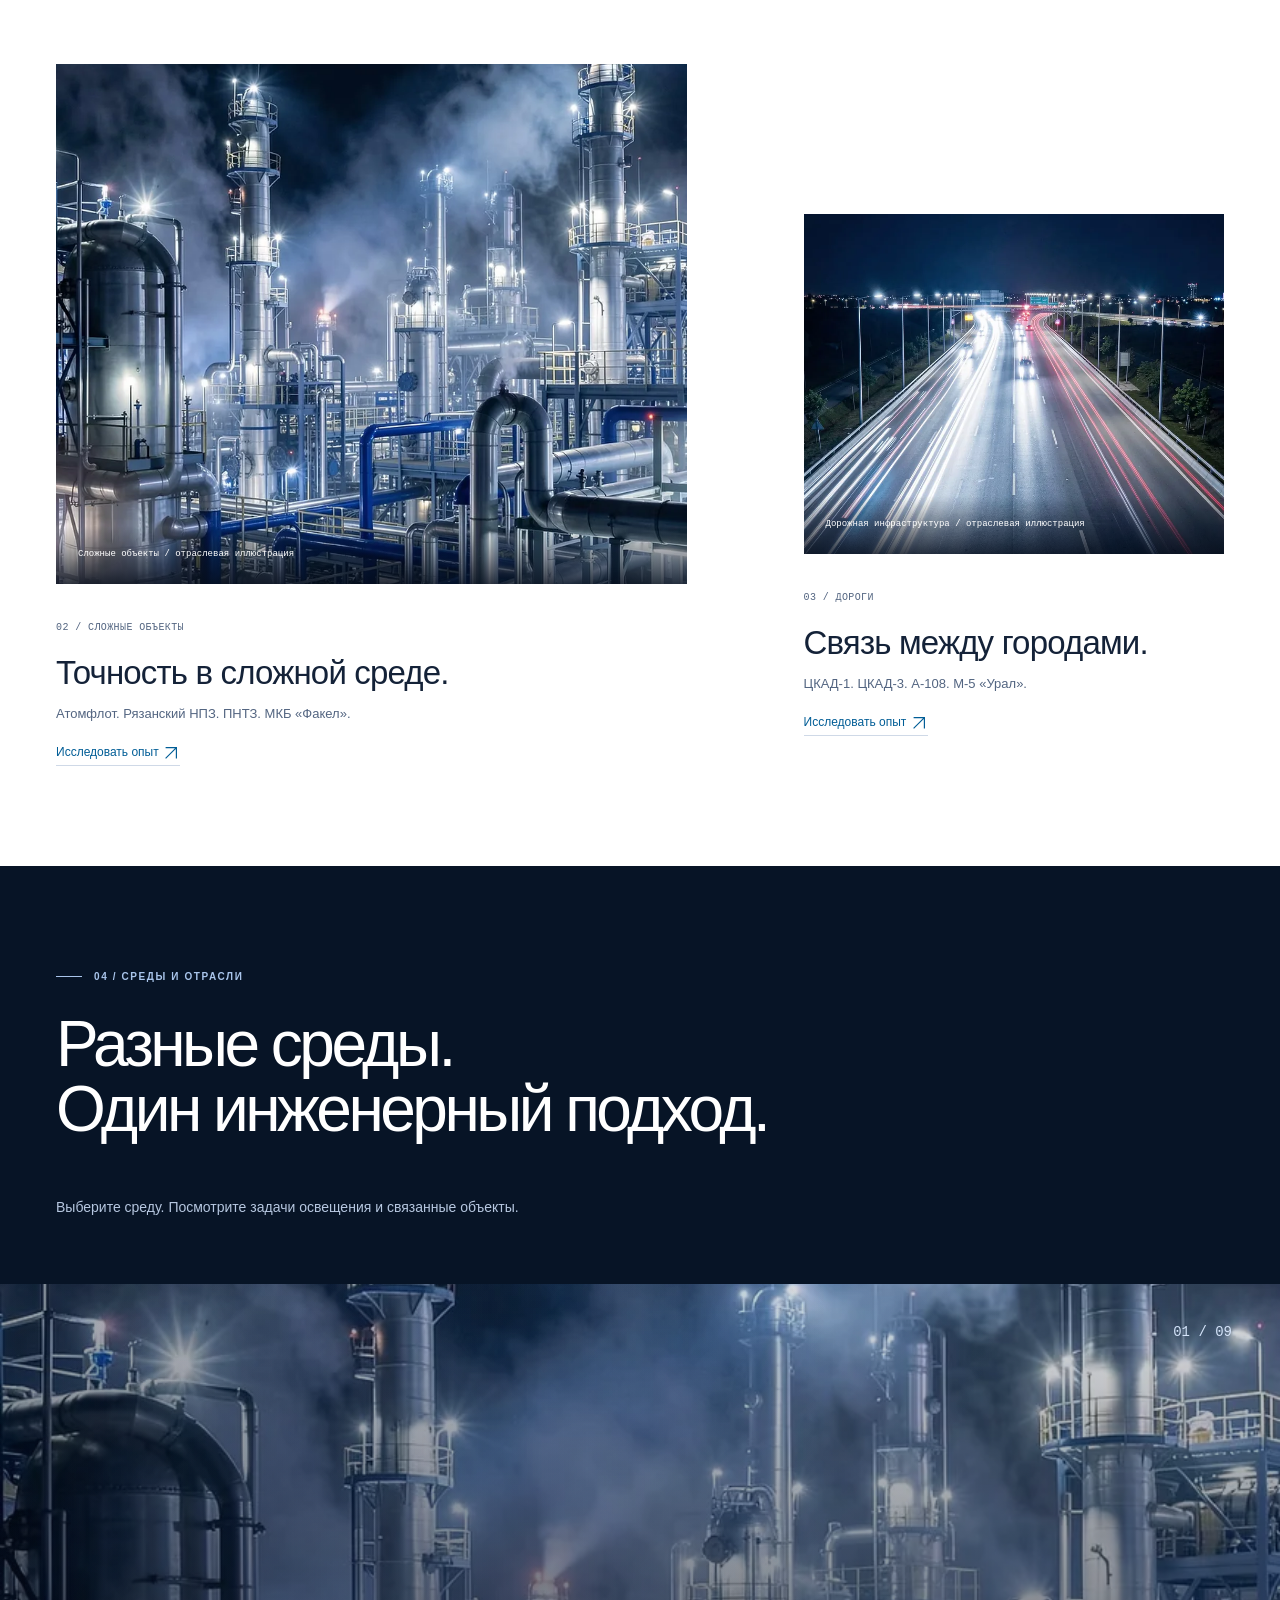
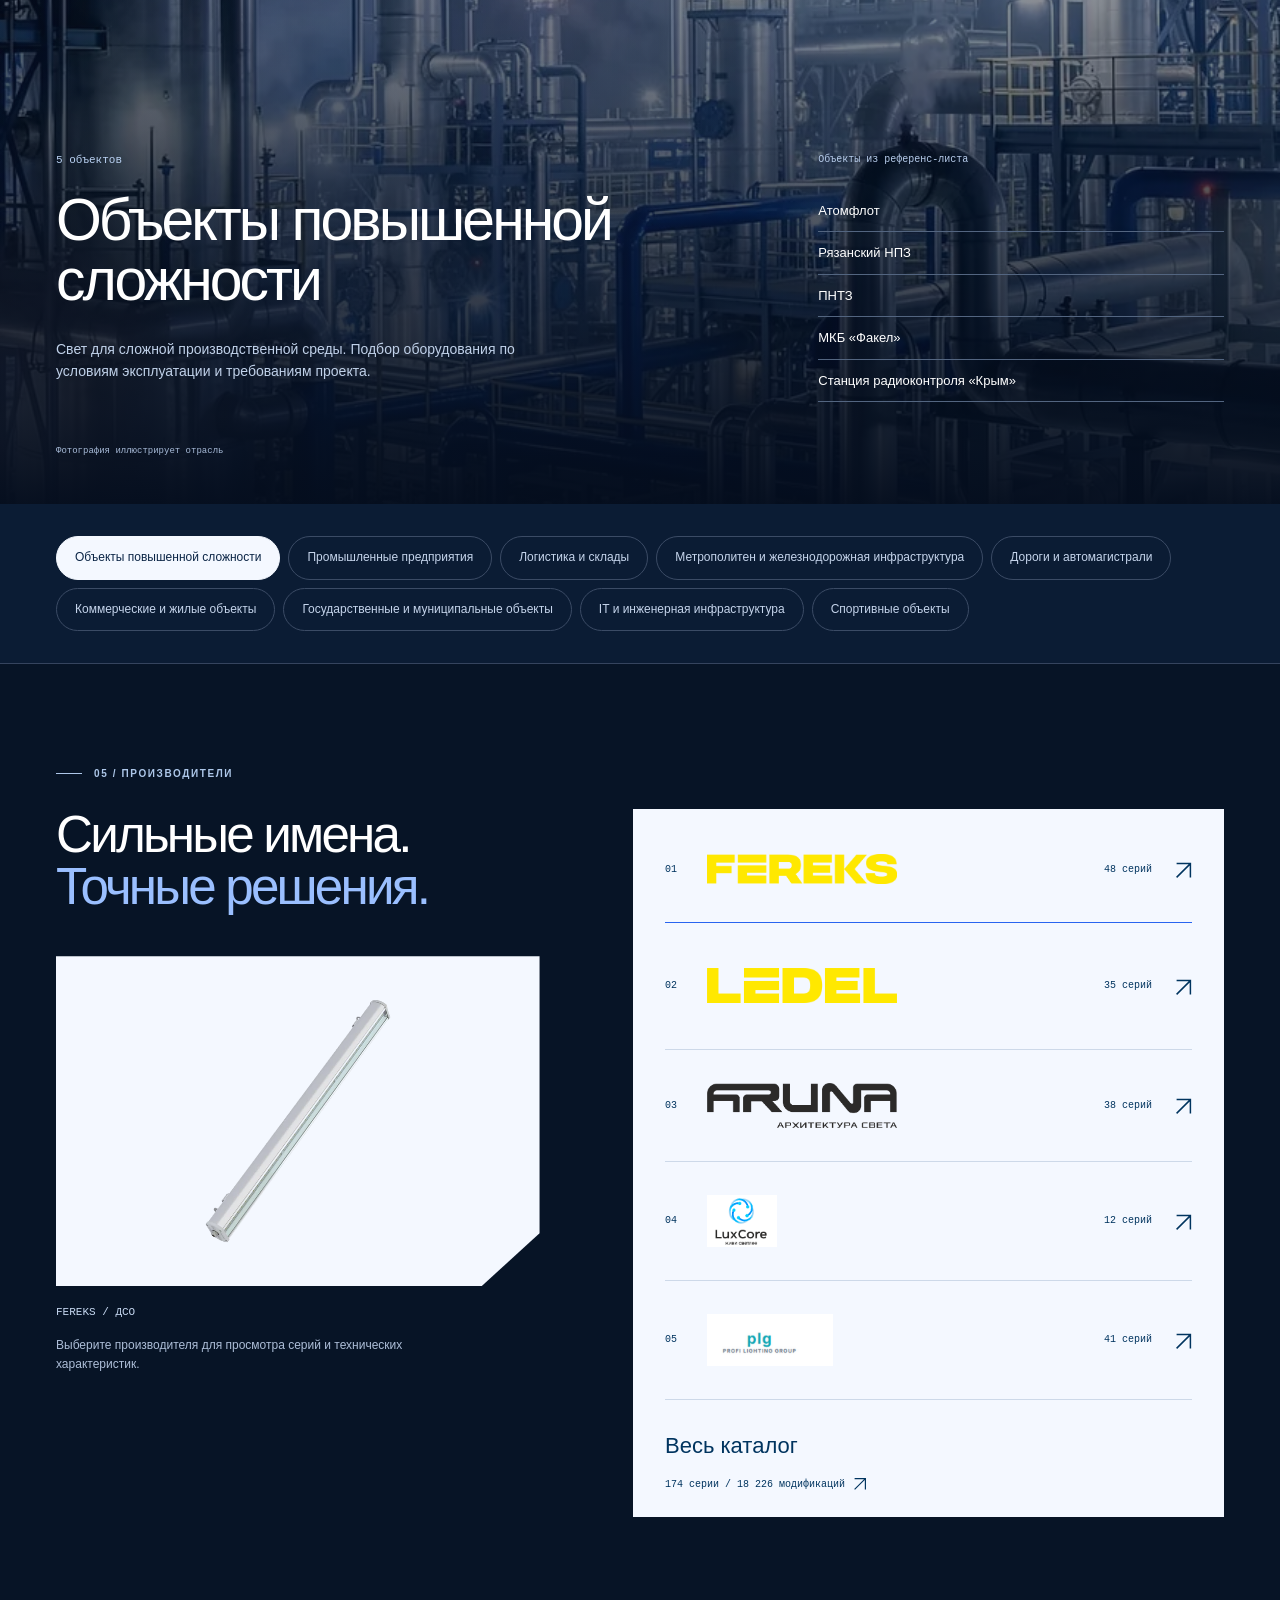
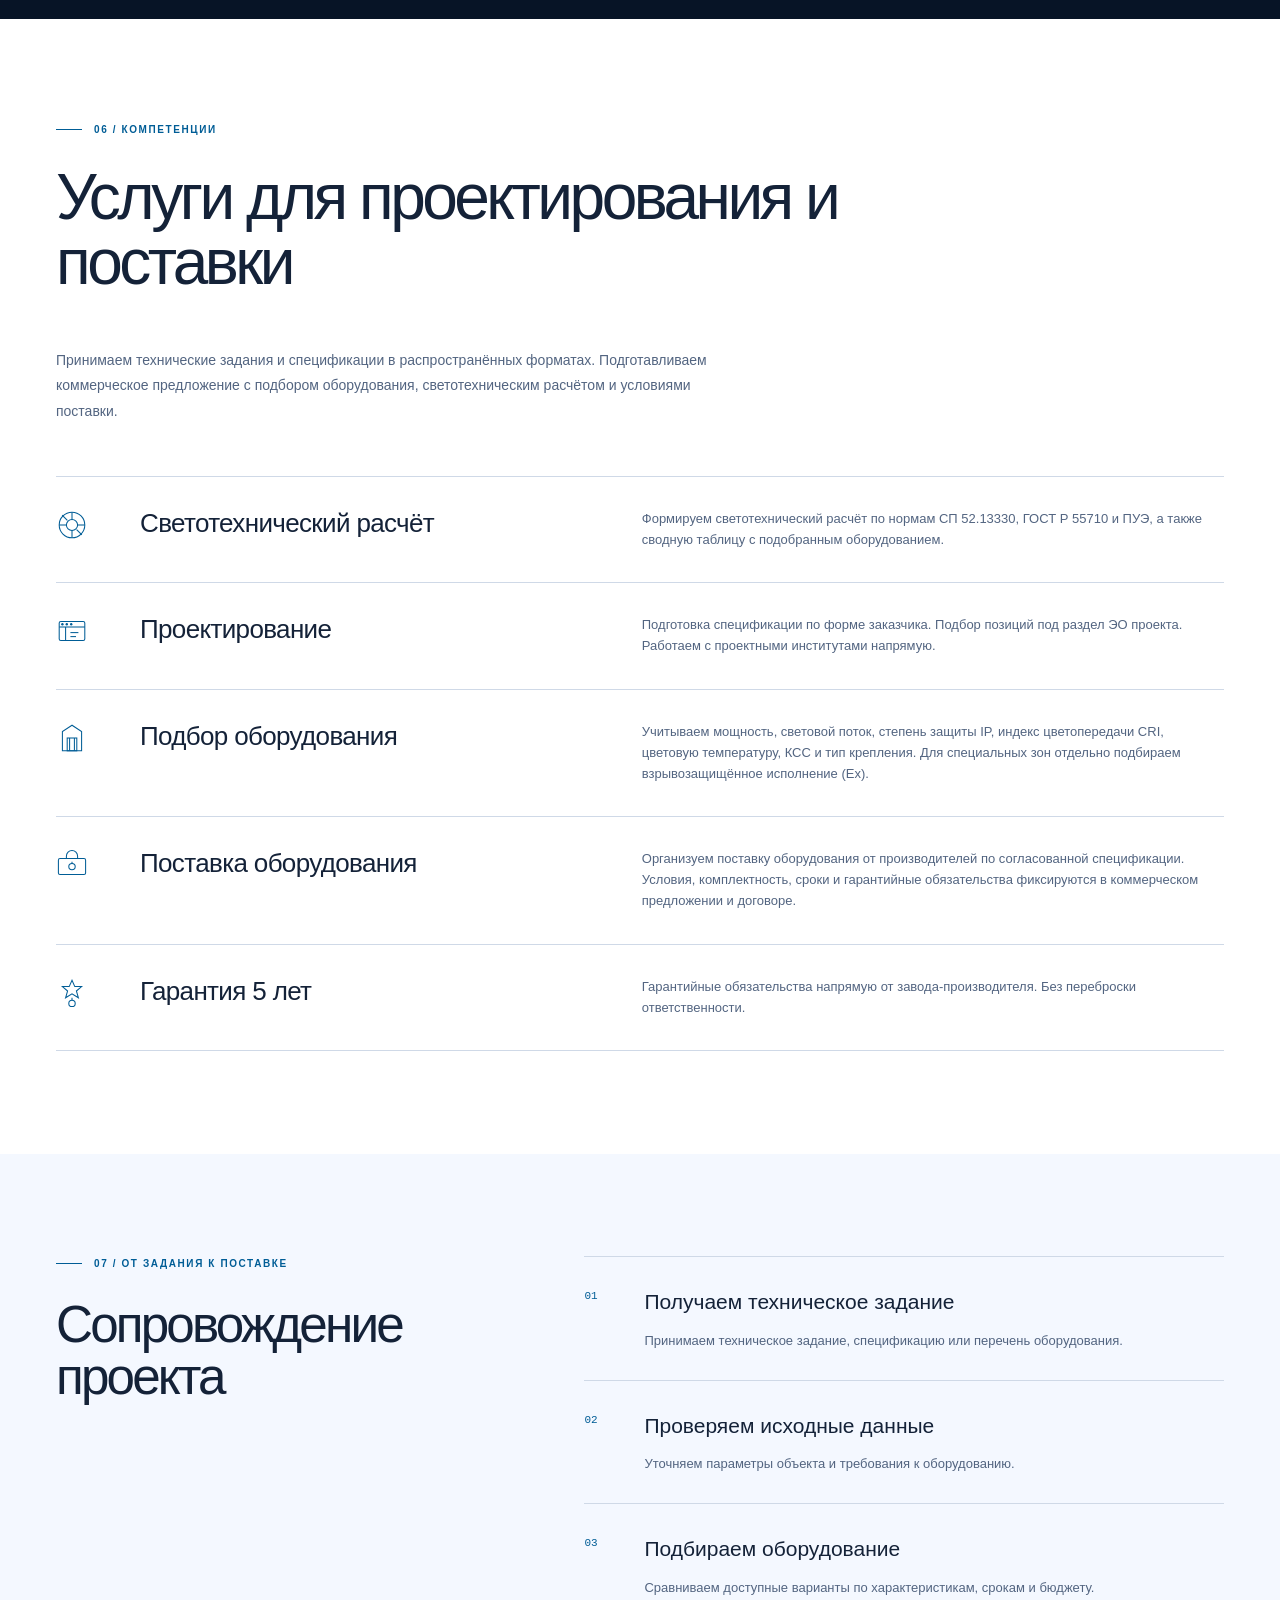
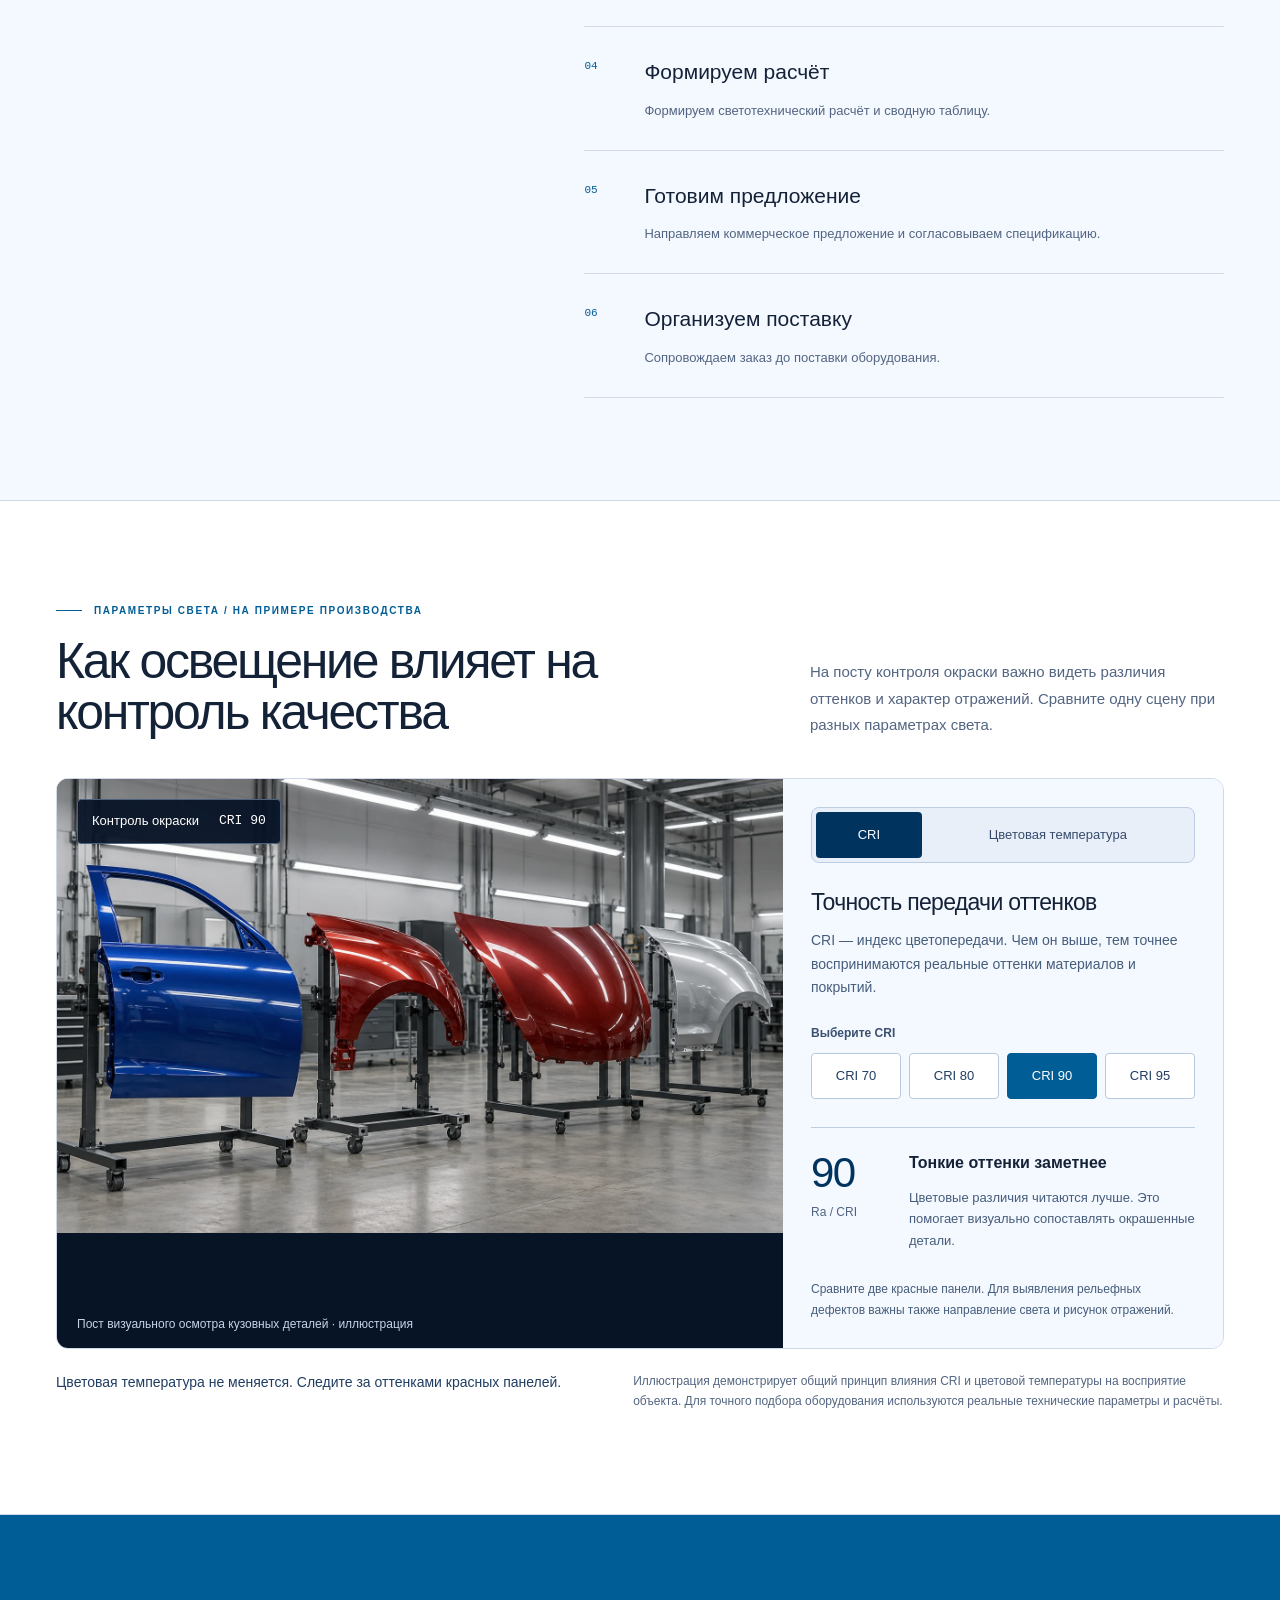
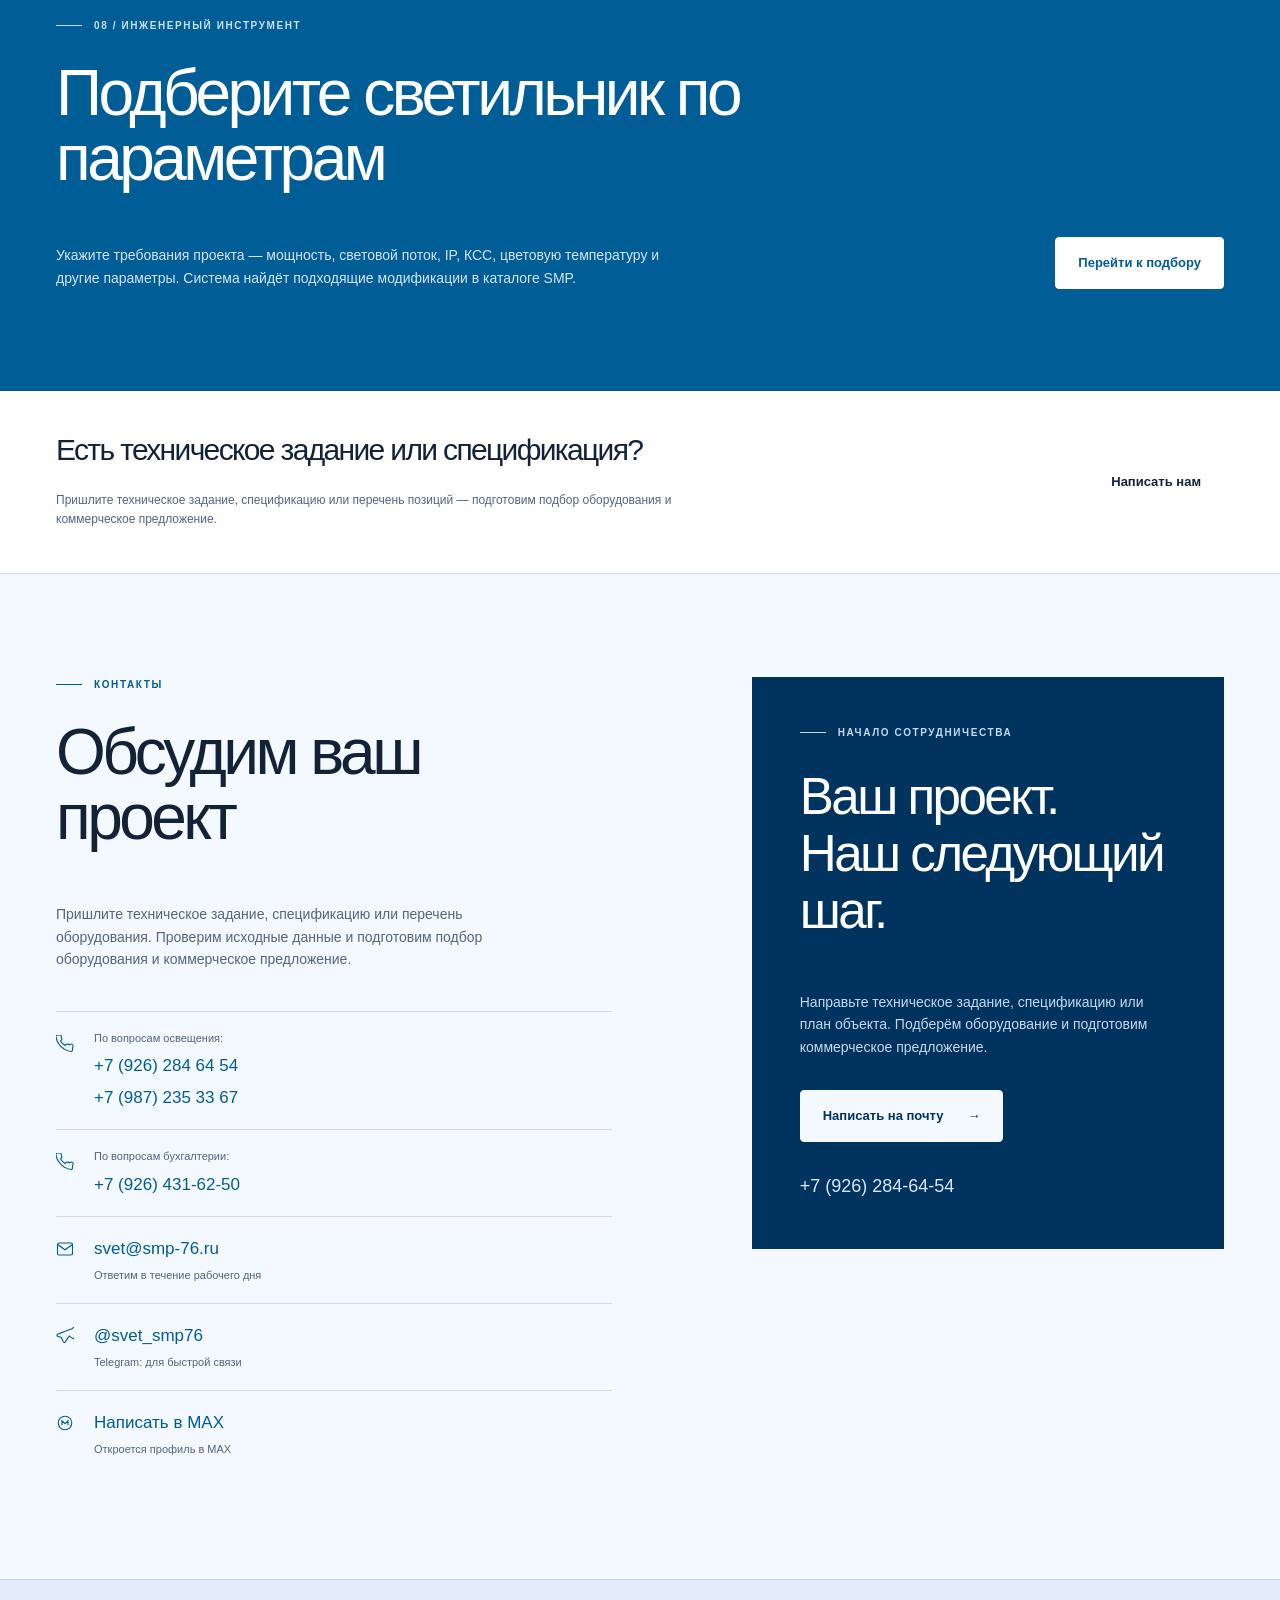
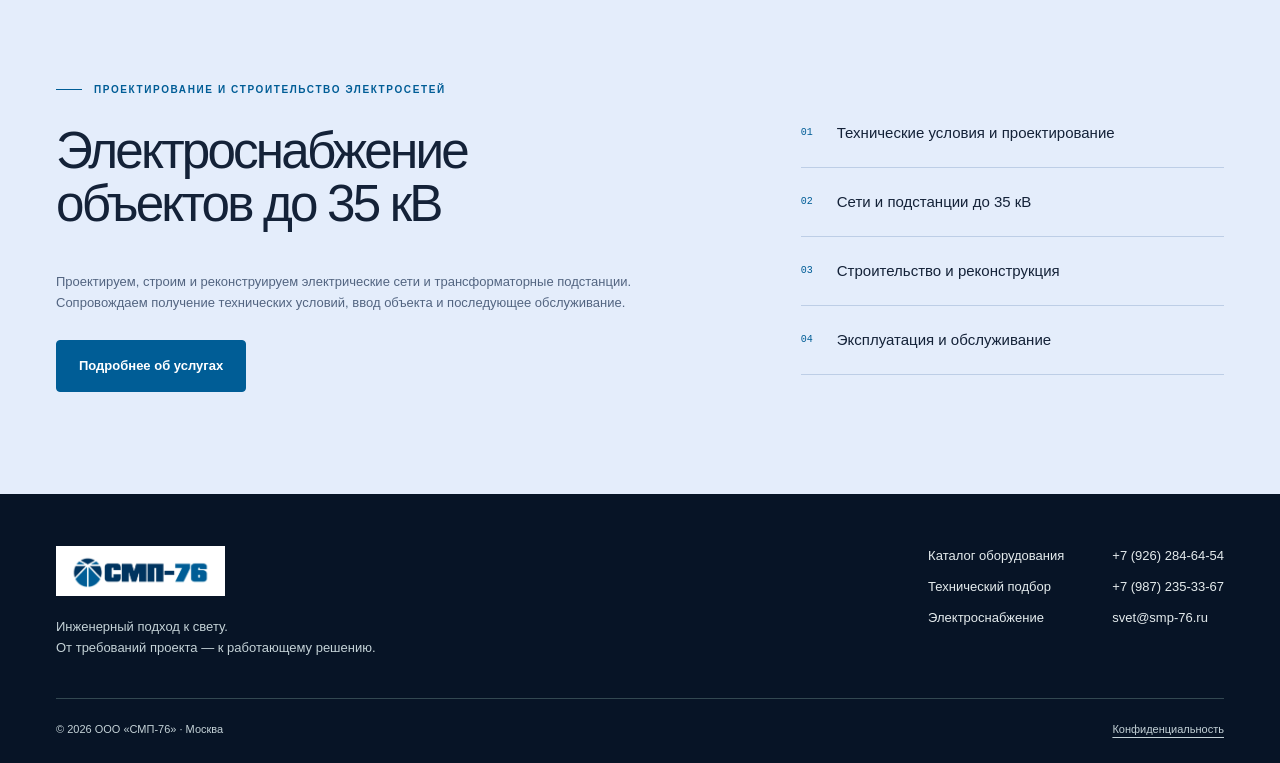
==== commit 8dca3c22: "Add CRI and colour temperature demo with client review package" ====
--- a/index.html
+++ b/index.html
@@ -16,8 +16,10 @@
     <meta name="theme-color" content="#071426" />
     <link rel="stylesheet" href="css/home.css" />
     <link rel="stylesheet" href="css/site.css" />
+    <link rel="stylesheet" href="css/colour-lab.css" />
     <script src="js/site.js" defer></script>
     <script src="js/home.js" defer></script>
+    <script src="js/colour-lab.js" defer></script>
     <script type="application/ld+json">
       {
         "@context": "https://schema.org",
@@ -1014,6 +1016,296 @@
           </div>
         </div>
       </section>
+      <!-- LIGHT QUALITY DEMONSTRATOR -->
+      <section
+        class="colour-lab"
+        id="light-quality"
+        aria-labelledby="quality-title"
+      >
+        <div class="container">
+          <div class="quality-heading">
+            <div>
+              <div class="slabel">
+                Параметры света / На примере производства
+              </div>
+              <h2 id="quality-title">
+                Как освещение влияет на контроль качества
+              </h2>
+            </div>
+            <p>
+              На посту контроля окраски важно видеть различия оттенков и
+              характер отражений. Сравните одну сцену при разных параметрах
+              света.
+            </p>
+          </div>
+          <div class="quality-workspace">
+            <figure class="quality-visual">
+              <div
+                class="quality-scene"
+                aria-describedby="quality-illustration-note"
+              >
+                <svg
+                  class="quality-filter-defs"
+                  width="0"
+                  height="0"
+                  aria-hidden="true"
+                  focusable="false"
+                >
+                  <defs>
+                    <filter
+                      id="quality-cri-70"
+                      color-interpolation-filters="sRGB"
+                    >
+                      <feColorMatrix
+                        type="matrix"
+                        values=".57 .35 .08 0 0 .18 .75 .07 0 0 .14 .30 .56 0 0 0 0 0 1 0"
+                      />
+                    </filter>
+                    <filter
+                      id="quality-cri-80"
+                      color-interpolation-filters="sRGB"
+                    >
+                      <feColorMatrix
+                        type="matrix"
+                        values=".78 .18 .04 0 0 .07 .90 .03 0 0 .04 .16 .80 0 0 0 0 0 1 0"
+                      />
+                    </filter>
+                    <filter
+                      id="quality-cri-90"
+                      color-interpolation-filters="sRGB"
+                    >
+                      <feColorMatrix
+                        type="matrix"
+                        values=".94 .05 .01 0 0 .025 .97 .005 0 0 .01 .04 .95 0 0 0 0 0 1 0"
+                      />
+                    </filter>
+                    <filter
+                      id="quality-cct-3000"
+                      color-interpolation-filters="sRGB"
+                    >
+                      <feColorMatrix
+                        type="matrix"
+                        values="1.08 0 0 0 0 0 .87 0 0 0 0 0 .68 0 0 0 0 0 1 0"
+                      />
+                    </filter>
+                    <filter
+                      id="quality-cct-4000"
+                      color-interpolation-filters="sRGB"
+                    >
+                      <feColorMatrix
+                        type="matrix"
+                        values="1.04 0 0 0 0 0 .96 0 0 0 0 0 .88 0 0 0 0 0 1 0"
+                      />
+                    </filter>
+                    <filter
+                      id="quality-cct-6500"
+                      color-interpolation-filters="sRGB"
+                    >
+                      <feColorMatrix
+                        type="matrix"
+                        values=".88 0 0 0 0 0 .95 0 0 0 0 0 1.08 0 0 0 0 0 1 0"
+                      />
+                    </filter>
+                  </defs>
+                </svg>
+                <img
+                  class="quality-scene-image"
+                  data-quality-layer="0"
+                  src="images/paint-inspection-scene.webp"
+                  width="1586"
+                  height="992"
+                  loading="lazy"
+                  decoding="async"
+                  alt="Иллюстрация поста контроля окраски: синяя дверь, две красные кузовные панели и серебристое крыло под контрольными световыми полосами"
+                  style="filter: url(#quality-cri-90)"
+                />
+                <img
+                  class="quality-scene-image"
+                  data-quality-layer="1"
+                  src="images/paint-inspection-scene.webp"
+                  width="1586"
+                  height="992"
+                  loading="lazy"
+                  decoding="async"
+                  alt=""
+                  aria-hidden="true"
+                />
+                <div class="quality-scene-label">
+                  <span>Контроль окраски</span
+                  ><strong id="quality-scene-value">CRI 90</strong>
+                </div>
+              </div>
+              <figcaption>
+                Пост визуального осмотра кузовных деталей · иллюстрация
+              </figcaption>
+            </figure>
+            <div class="quality-controls">
+              <div
+                class="quality-tabs"
+                role="tablist"
+                aria-label="Параметр света"
+              >
+                <button
+                  type="button"
+                  role="tab"
+                  id="quality-tab-cri"
+                  aria-controls="quality-panel-cri"
+                  aria-selected="true"
+                  tabindex="0"
+                  data-quality-mode="cri"
+                >
+                  CRI
+                </button>
+                <button
+                  type="button"
+                  role="tab"
+                  id="quality-tab-cct"
+                  aria-controls="quality-panel-cct"
+                  aria-selected="false"
+                  tabindex="-1"
+                  data-quality-mode="cct"
+                >
+                  Цветовая температура
+                </button>
+              </div>
+              <div
+                id="quality-panel-cri"
+                class="quality-panel"
+                role="tabpanel"
+                aria-labelledby="quality-tab-cri"
+              >
+                <h3>Точность передачи оттенков</h3>
+                <p class="quality-explanation">
+                  CRI — индекс цветопередачи. Чем он выше, тем точнее
+                  воспринимаются реальные оттенки материалов и покрытий.
+                </p>
+                <fieldset class="quality-values">
+                  <legend>Выберите CRI</legend>
+                  <label
+                    ><input type="radio" name="quality-cri" value="70" /><span
+                      >CRI 70</span
+                    ></label
+                  >
+                  <label
+                    ><input type="radio" name="quality-cri" value="80" /><span
+                      >CRI 80</span
+                    ></label
+                  >
+                  <label
+                    ><input
+                      type="radio"
+                      name="quality-cri"
+                      value="90"
+                      checked
+                    /><span>CRI 90</span></label
+                  >
+                  <label
+                    ><input type="radio" name="quality-cri" value="95" /><span
+                      >CRI 95</span
+                    ></label
+                  >
+                </fieldset>
+                <div
+                  class="quality-reading"
+                  role="status"
+                  aria-live="polite"
+                  aria-atomic="true"
+                >
+                  <strong class="quality-reading-number" data-quality-number
+                    >90<span>Ra / CRI</span></strong
+                  >
+                  <h4 data-quality-heading>Тонкие оттенки заметнее</h4>
+                  <p data-quality-description>
+                    Цветовые различия читаются лучше. Это помогает визуально
+                    сопоставлять окрашенные детали.
+                  </p>
+                </div>
+                <p class="quality-context">
+                  Сравните две красные панели. Для выявления рельефных дефектов
+                  важны также направление света и рисунок отражений.
+                </p>
+              </div>
+              <div
+                id="quality-panel-cct"
+                class="quality-panel"
+                role="tabpanel"
+                aria-labelledby="quality-tab-cct"
+                hidden
+              >
+                <h3>Оттенок белого света</h3>
+                <p class="quality-explanation">
+                  Цветовая температура меняет восприятие пространства и
+                  поверхностей. Выбор тёплого, нейтрального или холодного света
+                  зависит от задачи.
+                </p>
+                <fieldset class="quality-values">
+                  <legend>Выберите температуру</legend>
+                  <label
+                    ><input type="radio" name="quality-cct" value="3000" /><span
+                      >3000 K</span
+                    ></label
+                  >
+                  <label
+                    ><input
+                      type="radio"
+                      name="quality-cct"
+                      value="4000"
+                      checked
+                    /><span>4000 K</span></label
+                  >
+                  <label
+                    ><input type="radio" name="quality-cct" value="5000" /><span
+                      >5000 K</span
+                    ></label
+                  >
+                  <label
+                    ><input type="radio" name="quality-cct" value="6500" /><span
+                      >6500 K</span
+                    ></label
+                  >
+                </fieldset>
+                <div
+                  class="quality-reading"
+                  role="status"
+                  aria-live="polite"
+                  aria-atomic="true"
+                >
+                  <strong class="quality-reading-number" data-quality-number
+                    >4000<span>K / температура</span></strong
+                  >
+                  <h4 data-quality-heading>Нейтральный белый</h4>
+                  <p data-quality-description>
+                    Сдержанная световая среда. Сравните восприятие серого
+                    металла и красного покрытия с тёплым вариантом.
+                  </p>
+                </div>
+                <p class="quality-context">
+                  Холоднее не значит точнее: цветовая температура и
+                  цветопередача — разные параметры света.
+                </p>
+              </div>
+              <noscript
+                ><p class="quality-context">
+                  Показан статичный пример CRI 90. Для переключения режимов
+                  нужен JavaScript.
+                </p></noscript
+              >
+            </div>
+          </div>
+          <div class="quality-footnote">
+            <p class="quality-observe" id="quality-observe">
+              Цветовая температура не меняется. Следите за оттенками красных
+              панелей.
+            </p>
+            <p id="quality-illustration-note">
+              Иллюстрация демонстрирует общий принцип влияния CRI и цветовой
+              температуры на восприятие объекта. Для точного подбора
+              оборудования используются реальные технические параметры и
+              расчёты.
+            </p>
+          </div>
+        </div>
+      </section>
       <!-- EQUIPMENT SELECTION -->
       <section class="selector-section">
         <div class="container">
--- a/css/colour-lab.css
+++ b/css/colour-lab.css
@@ -0,0 +1,341 @@
+/* Scoped educational presentation; no catalogue or selection state. */
+.home .colour-lab {
+  background: #fff;
+  border-block: 1px solid var(--line);
+}
+.quality-heading {
+  display: grid;
+  grid-template-columns: 1.25fr 0.75fr;
+  gap: 64px;
+  align-items: end;
+  margin-bottom: 40px;
+}
+.quality-heading .slabel {
+  margin-bottom: 18px;
+}
+.home .colour-lab h2 {
+  font-size: clamp(34px, 3.9vw, 58px);
+  max-width: 800px;
+  margin: 0;
+  letter-spacing: -0.045em;
+}
+.quality-heading > p {
+  margin: 0;
+  max-width: 420px;
+  color: var(--muted);
+  font-size: 15px;
+  line-height: 1.75;
+}
+.quality-workspace {
+  display: grid;
+  grid-template-columns: minmax(0, 1.65fr) minmax(360px, 1fr);
+  border: 1px solid var(--line);
+  border-radius: 12px;
+  overflow: hidden;
+}
+.quality-visual {
+  margin: 0;
+  display: flex;
+  flex-direction: column;
+  background: var(--night);
+  min-width: 0;
+}
+.quality-scene {
+  position: relative;
+  flex: none;
+  min-height: 0;
+  aspect-ratio: 1586 / 992;
+  isolation: isolate;
+  overflow: hidden;
+}
+.quality-filter-defs {
+  position: absolute;
+  overflow: hidden;
+  pointer-events: none;
+}
+.quality-scene-image {
+  display: block;
+  position: absolute;
+  inset: 0;
+  width: 100%;
+  height: 100%;
+  object-fit: cover;
+  object-position: 50% 50%;
+  transition: opacity 480ms var(--ease);
+}
+.quality-scene-image[data-quality-layer="0"] {
+  opacity: 1;
+  z-index: 1;
+}
+.quality-scene-image[data-quality-layer="1"] {
+  opacity: 0;
+  z-index: 0;
+}
+.quality-scene-label {
+  position: absolute;
+  left: 20px;
+  top: 20px;
+  z-index: 3;
+  display: flex;
+  align-items: center;
+  flex-wrap: wrap;
+  gap: 8px 20px;
+  padding: 11px 14px;
+  color: #fff;
+  background: rgb(7 20 38 / 94%);
+  border: 1px solid #4e627d;
+  border-radius: 4px;
+  font-size: 13px;
+}
+.quality-scene-label strong {
+  font-family: var(--mono);
+  font-weight: 500;
+}
+.quality-visual figcaption {
+  margin-top: auto;
+  color: #c5d3e8;
+  font-size: 12px;
+  line-height: 1.6;
+  padding: 14px 20px;
+}
+.quality-controls {
+  min-width: 0;
+  padding: 28px;
+  background: var(--paper);
+}
+.quality-tabs {
+  display: grid;
+  grid-template-columns: 0.8fr 2fr;
+  padding: 4px;
+  border: 1px solid #bdcde2;
+  border-radius: 8px;
+  background: #e8eff9;
+  gap: 4px;
+}
+.quality-tabs button {
+  min-height: 46px;
+  background: transparent;
+  border: 0;
+  border-radius: 4px;
+  color: #354b6c;
+  font: 500 13px/1.3 var(--font);
+  padding: 9px;
+  cursor: pointer;
+}
+.quality-tabs button[aria-selected="true"] {
+  background: #00345f;
+  color: #fff;
+}
+.quality-tabs button:hover {
+  box-shadow: inset 0 0 0 1px #005d96;
+}
+.quality-panel {
+  padding-top: 26px;
+}
+.quality-panel[hidden] {
+  display: none;
+}
+.quality-panel h3 {
+  font-size: 23px;
+  font-weight: 500;
+  letter-spacing: -0.03em;
+  line-height: 1.2;
+  margin: 0 0 12px;
+}
+.quality-explanation {
+  font-size: 14px;
+  line-height: 1.7;
+  color: #465d7b;
+  margin: 0;
+}
+.quality-values {
+  margin: 24px 0 0;
+  padding: 0;
+  min-inline-size: 0;
+  border: 0;
+  display: grid;
+  grid-template-columns: repeat(4, minmax(0, 1fr));
+  gap: 8px;
+}
+.quality-values legend {
+  padding: 0;
+  margin-bottom: 10px;
+  font-size: 12px;
+  font-weight: 600;
+  color: #3a506f;
+}
+.quality-values label {
+  position: relative;
+  cursor: pointer;
+}
+.quality-values input {
+  position: absolute;
+  width: 1px;
+  height: 1px;
+  opacity: 0;
+  margin: 0;
+}
+.quality-values label > span {
+  min-height: 46px;
+  padding: 10px 5px;
+  display: flex;
+  align-items: center;
+  justify-content: center;
+  border: 1px solid #b7c8df;
+  border-radius: 4px;
+  background: #fff;
+  color: #203d62;
+  font: 500 13px/1.3 var(--font);
+  white-space: nowrap;
+  transition:
+    background-color 180ms var(--ease),
+    border-color 180ms var(--ease);
+}
+.quality-values label:hover > span {
+  border-color: var(--blue);
+}
+.quality-values input:checked + span {
+  background: #005d96;
+  border-color: #005d96;
+  color: #fff;
+}
+.quality-values input:focus-visible + span {
+  outline: 3px solid var(--electric);
+  outline-offset: 3px;
+}
+.quality-reading {
+  display: grid;
+  grid-template-columns: 80px minmax(0, 1fr);
+  gap: 6px 18px;
+  margin-top: 28px;
+  padding-top: 24px;
+  border-top: 1px solid #bdcde2;
+  min-height: 130px;
+}
+.quality-reading-number {
+  grid-row: 1 / span 2;
+  font: 500 42px/1 var(--font);
+  letter-spacing: -0.04em;
+  font-variant-numeric: tabular-nums;
+  color: #00345f;
+}
+.quality-reading-number span {
+  display: block;
+  font: 12px/1.5 var(--font);
+  color: #4f6482;
+  margin-top: 9px;
+  letter-spacing: 0;
+}
+.quality-reading h4 {
+  font-size: 16px;
+  line-height: 1.4;
+  font-weight: 600;
+  margin: 0;
+}
+.quality-reading p {
+  grid-column: 2;
+  color: #465d7b;
+  font-size: 13px;
+  line-height: 1.65;
+  margin: 0;
+}
+.quality-context {
+  margin: 22px 0 0;
+  color: #465d7b;
+  font-size: 12px;
+  line-height: 1.7;
+}
+.quality-footnote {
+  display: grid;
+  grid-template-columns: 1fr 1.1fr;
+  gap: 40px;
+  margin-top: 22px;
+}
+.quality-footnote p {
+  margin: 0;
+  font-size: 12px;
+  line-height: 1.7;
+  color: var(--muted);
+}
+.quality-footnote .quality-observe {
+  font-size: 14px;
+  color: #203d62;
+}
+@media (max-width: 1100px) {
+  .quality-heading {
+    gap: 32px;
+  }
+  .quality-workspace {
+    grid-template-columns: 1fr;
+  }
+  .quality-scene {
+    min-height: 0;
+    aspect-ratio: 8 / 5;
+  }
+  .quality-controls {
+    padding: 22px;
+  }
+  .quality-values {
+    grid-template-columns: repeat(2, minmax(0, 1fr));
+  }
+}
+@media (max-width: 800px) {
+  .quality-heading,
+  .quality-workspace,
+  .quality-footnote {
+    grid-template-columns: 1fr;
+  }
+  .quality-heading {
+    gap: 22px;
+    margin-bottom: 28px;
+  }
+  .quality-heading > p {
+    max-width: 620px;
+    font-size: 14px;
+  }
+  .quality-scene {
+    min-height: 0;
+    aspect-ratio: 4 / 3;
+  }
+  .quality-scene-label {
+    top: 12px;
+    left: 12px;
+    font-size: 12px;
+    padding: 9px 11px;
+  }
+  .quality-controls {
+    padding: 24px 20px;
+  }
+  .quality-panel h3 {
+    font-size: 24px;
+    min-height: 58px;
+  }
+  .quality-explanation {
+    min-height: 96px;
+  }
+  .quality-values label > span {
+    min-height: 48px;
+    font-size: 14px;
+  }
+  .quality-reading {
+    grid-template-columns: 84px minmax(0, 1fr);
+    min-height: 180px;
+  }
+  .quality-context {
+    min-height: 88px;
+  }
+  .quality-context,
+  .quality-reading p,
+  .quality-footnote p {
+    font-size: 13px;
+  }
+  .quality-footnote {
+    gap: 14px;
+  }
+}
+@media (prefers-reduced-motion: reduce) {
+  .colour-lab .quality-scene-image,
+  .colour-lab .quality-values label > span {
+    transition: none;
+  }
+}
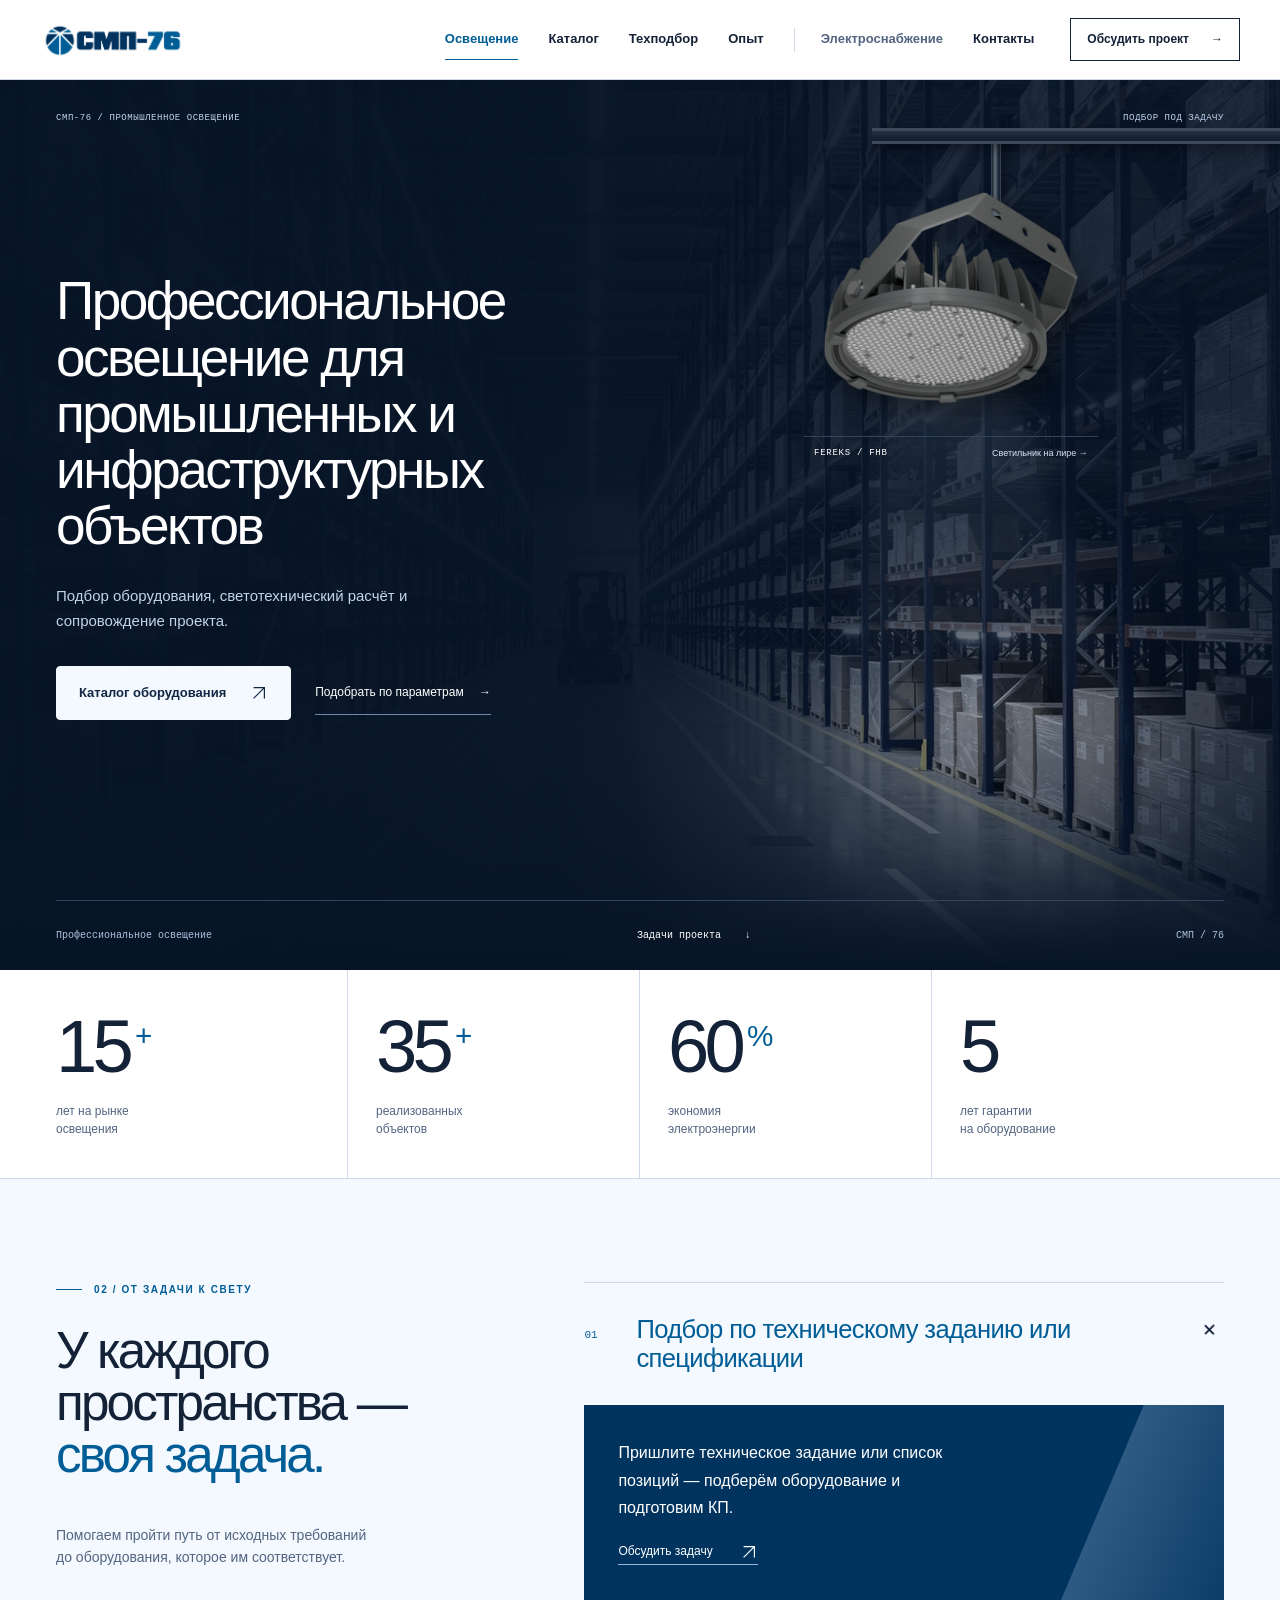
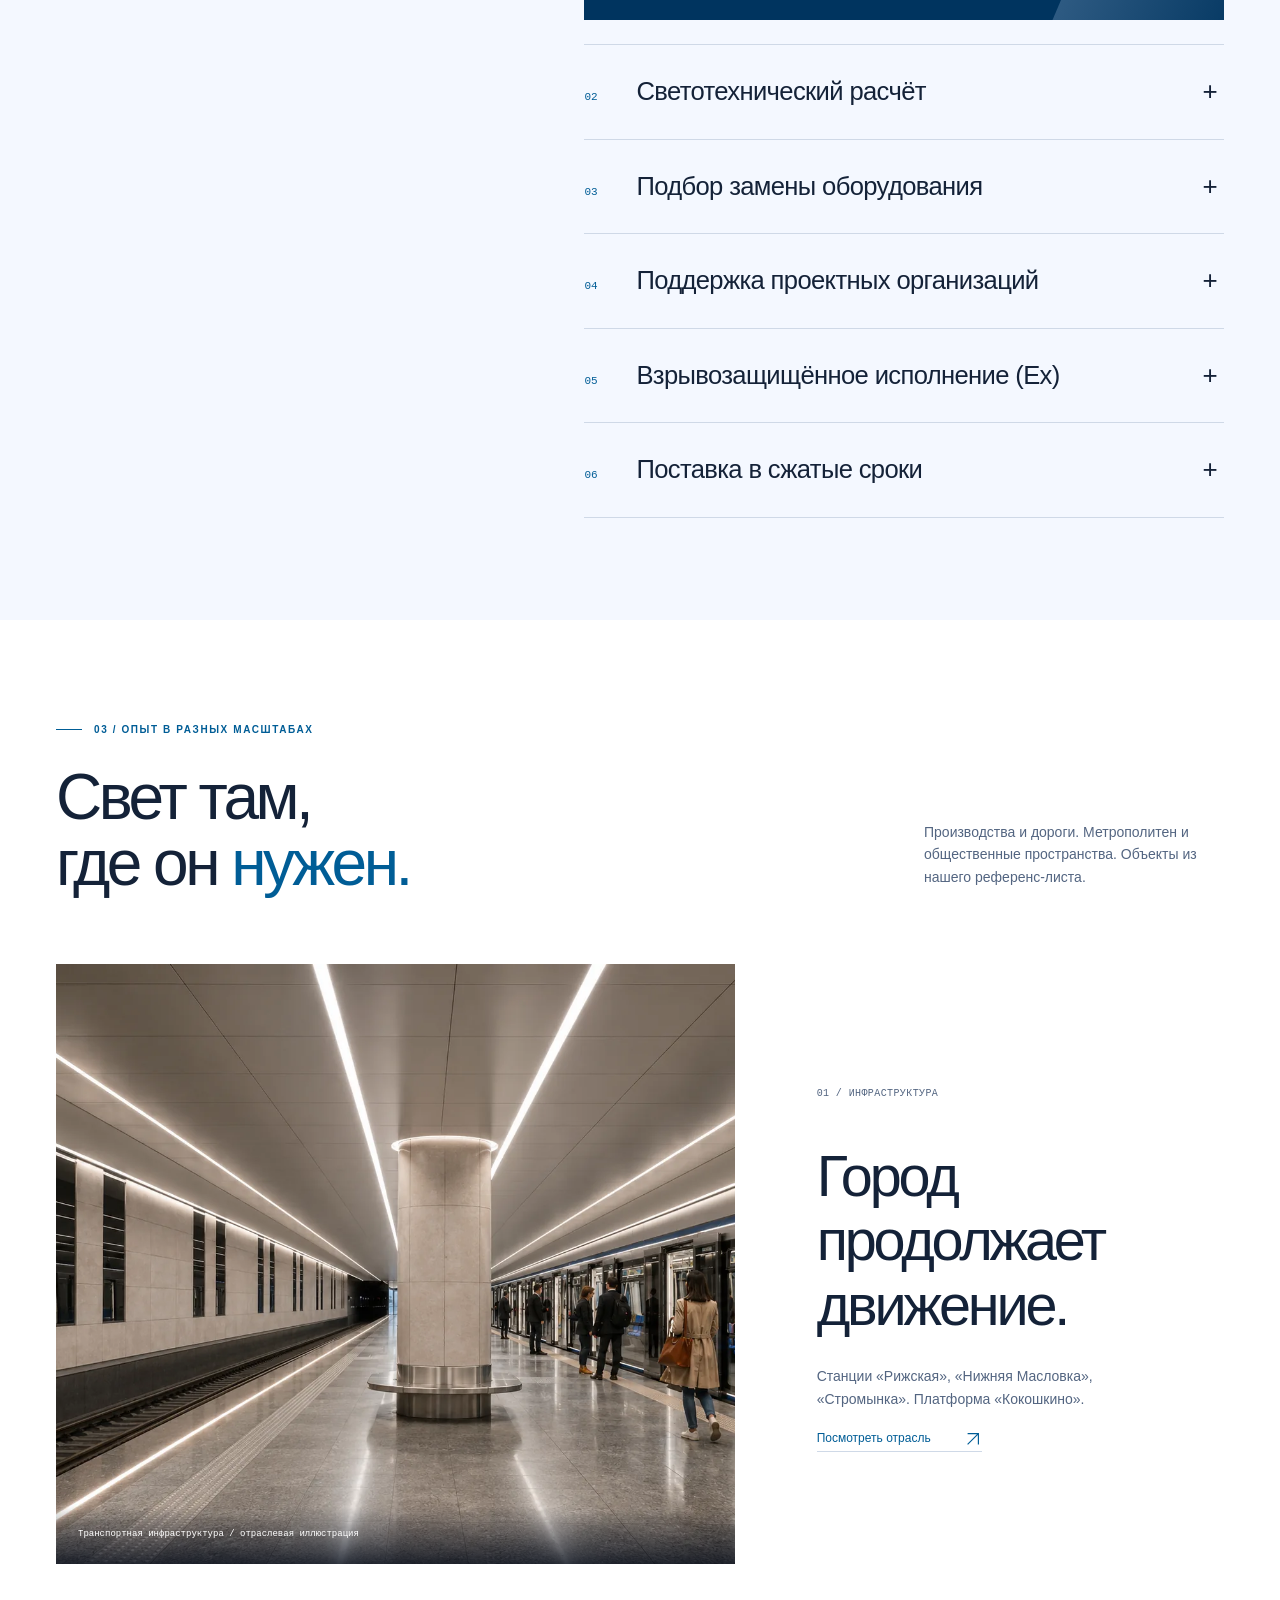
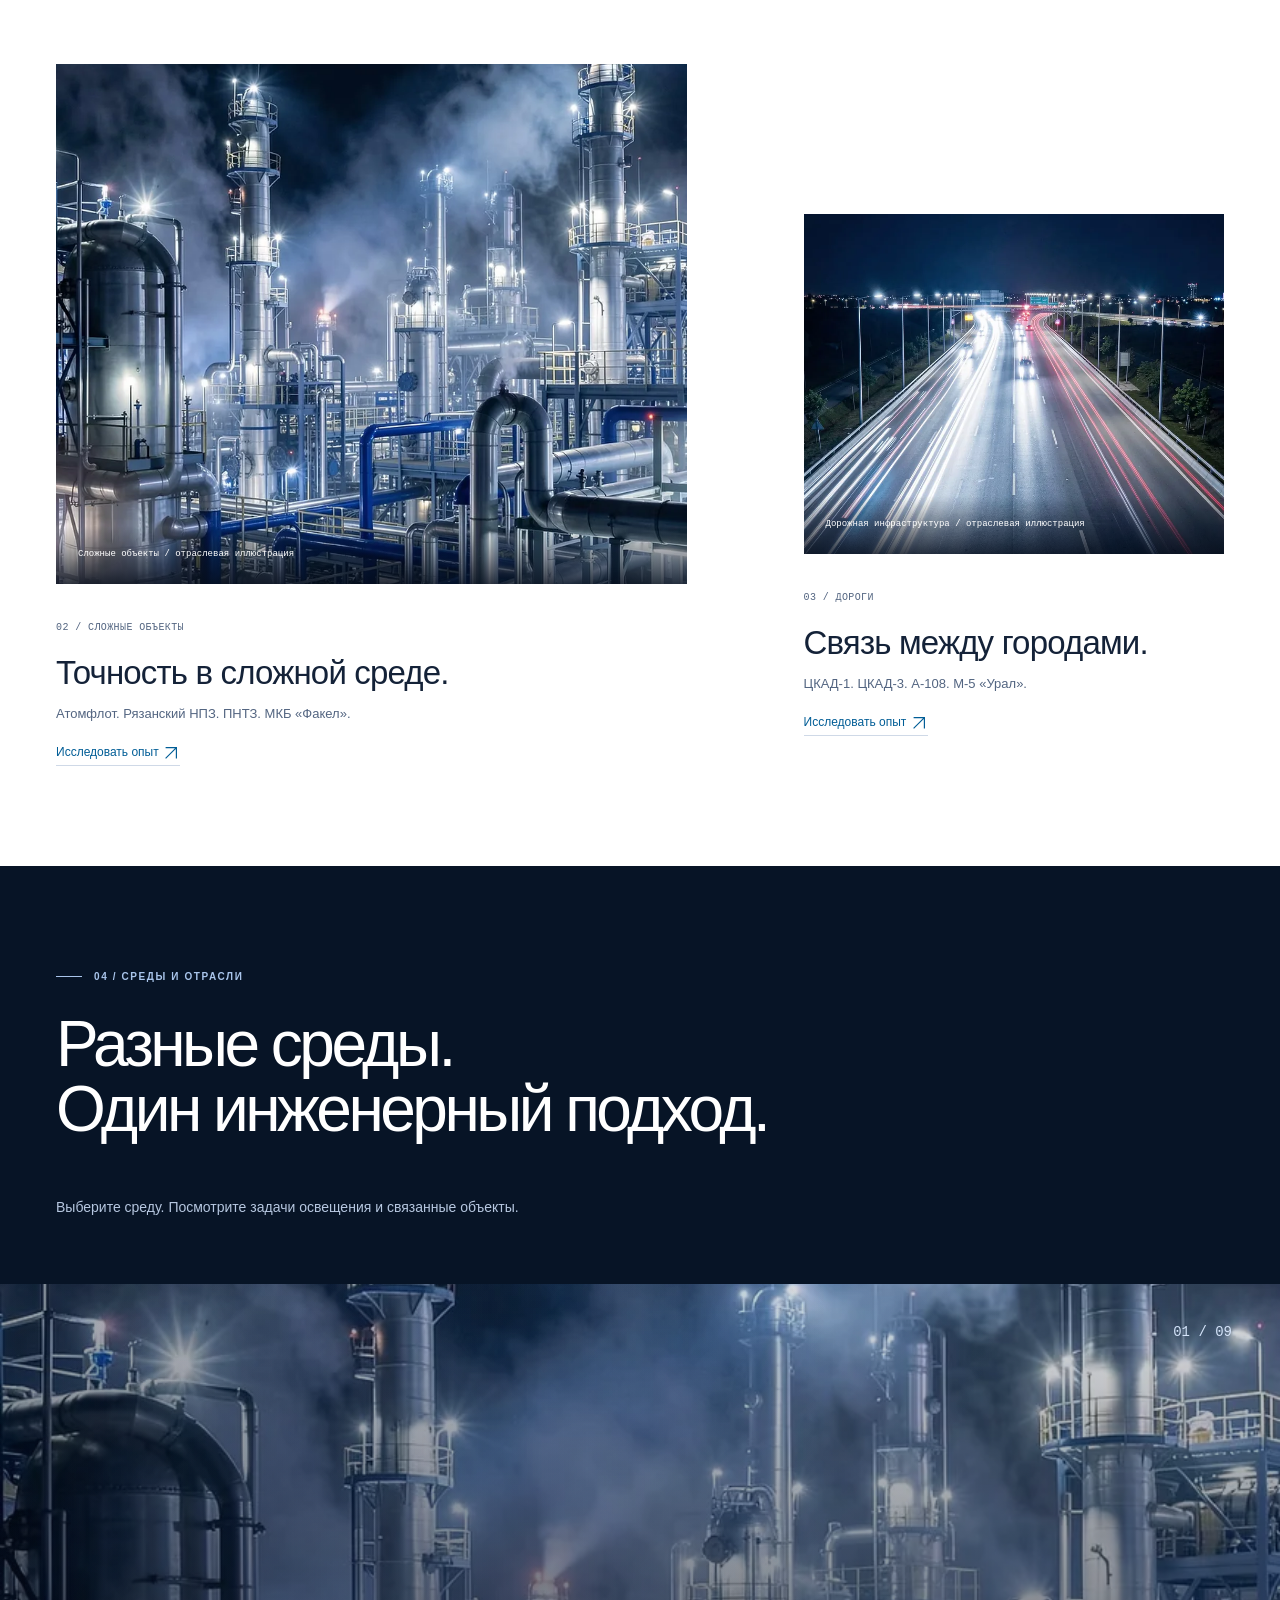
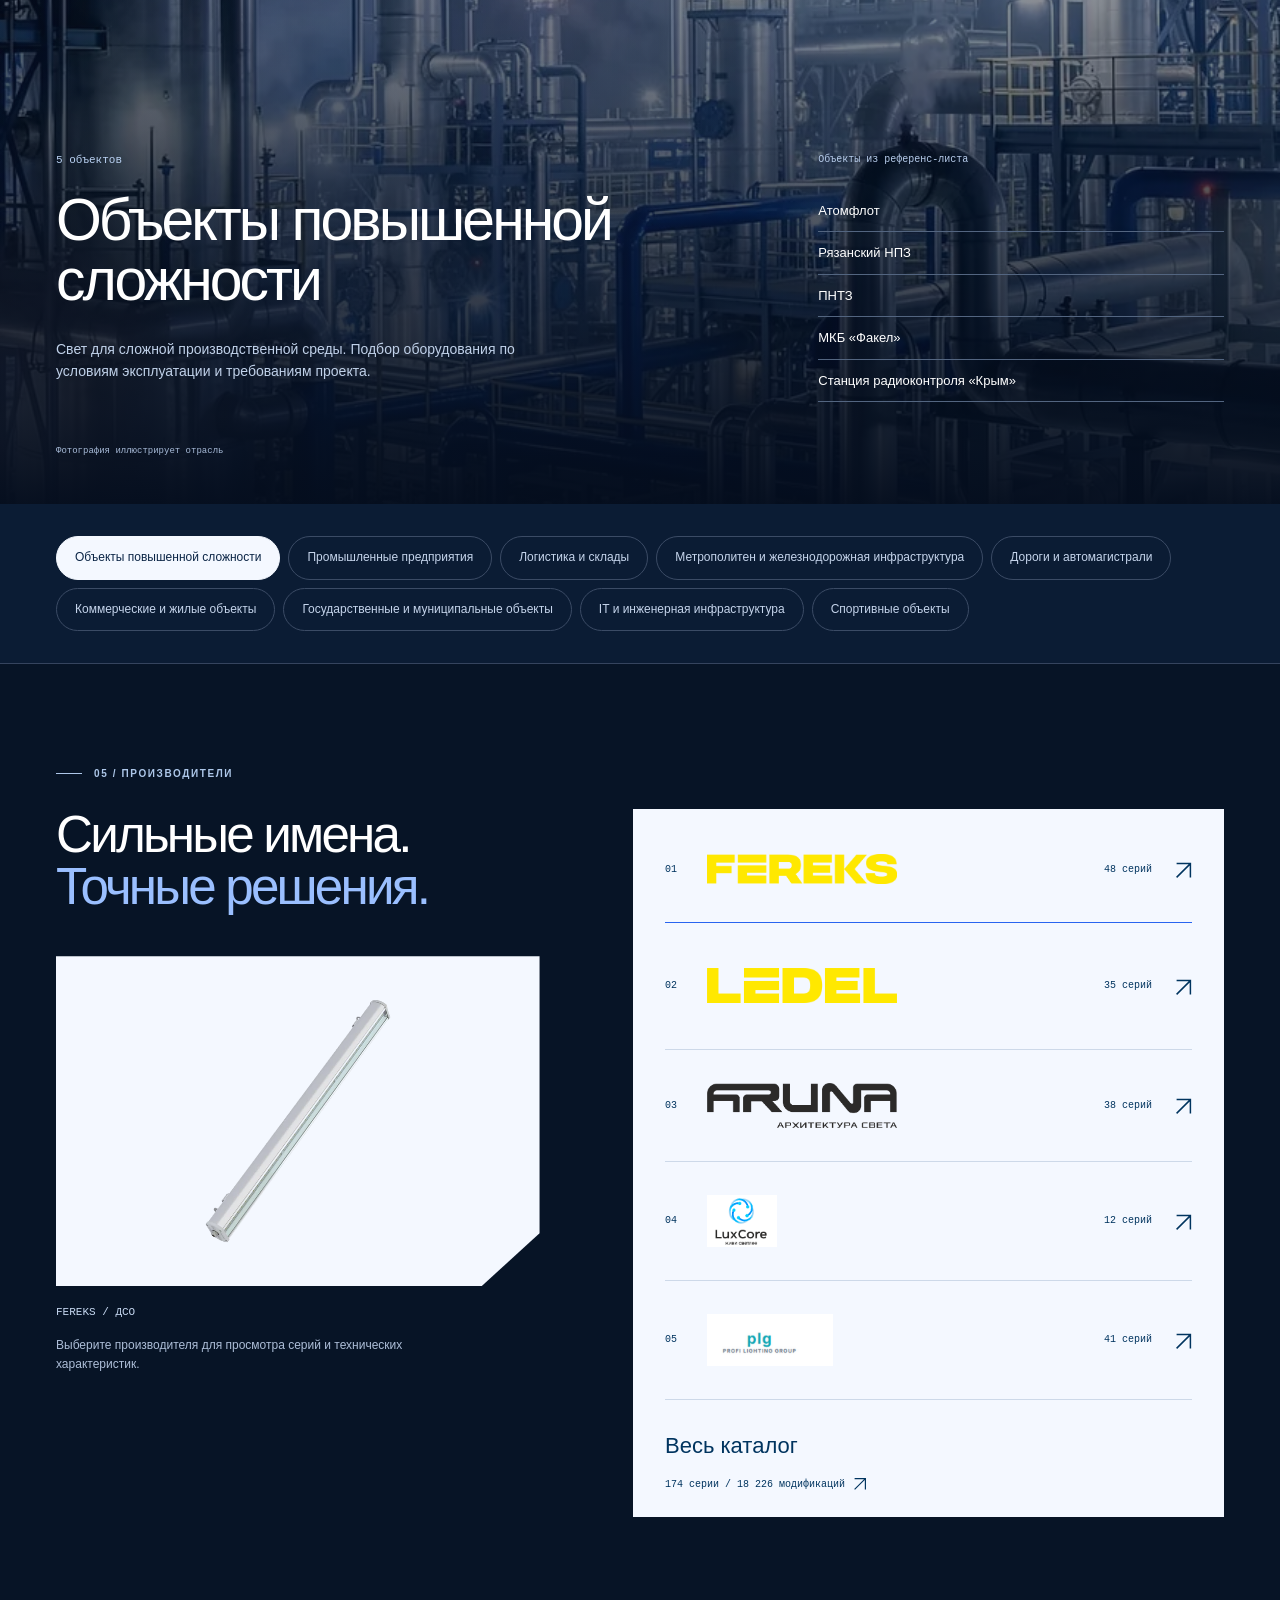
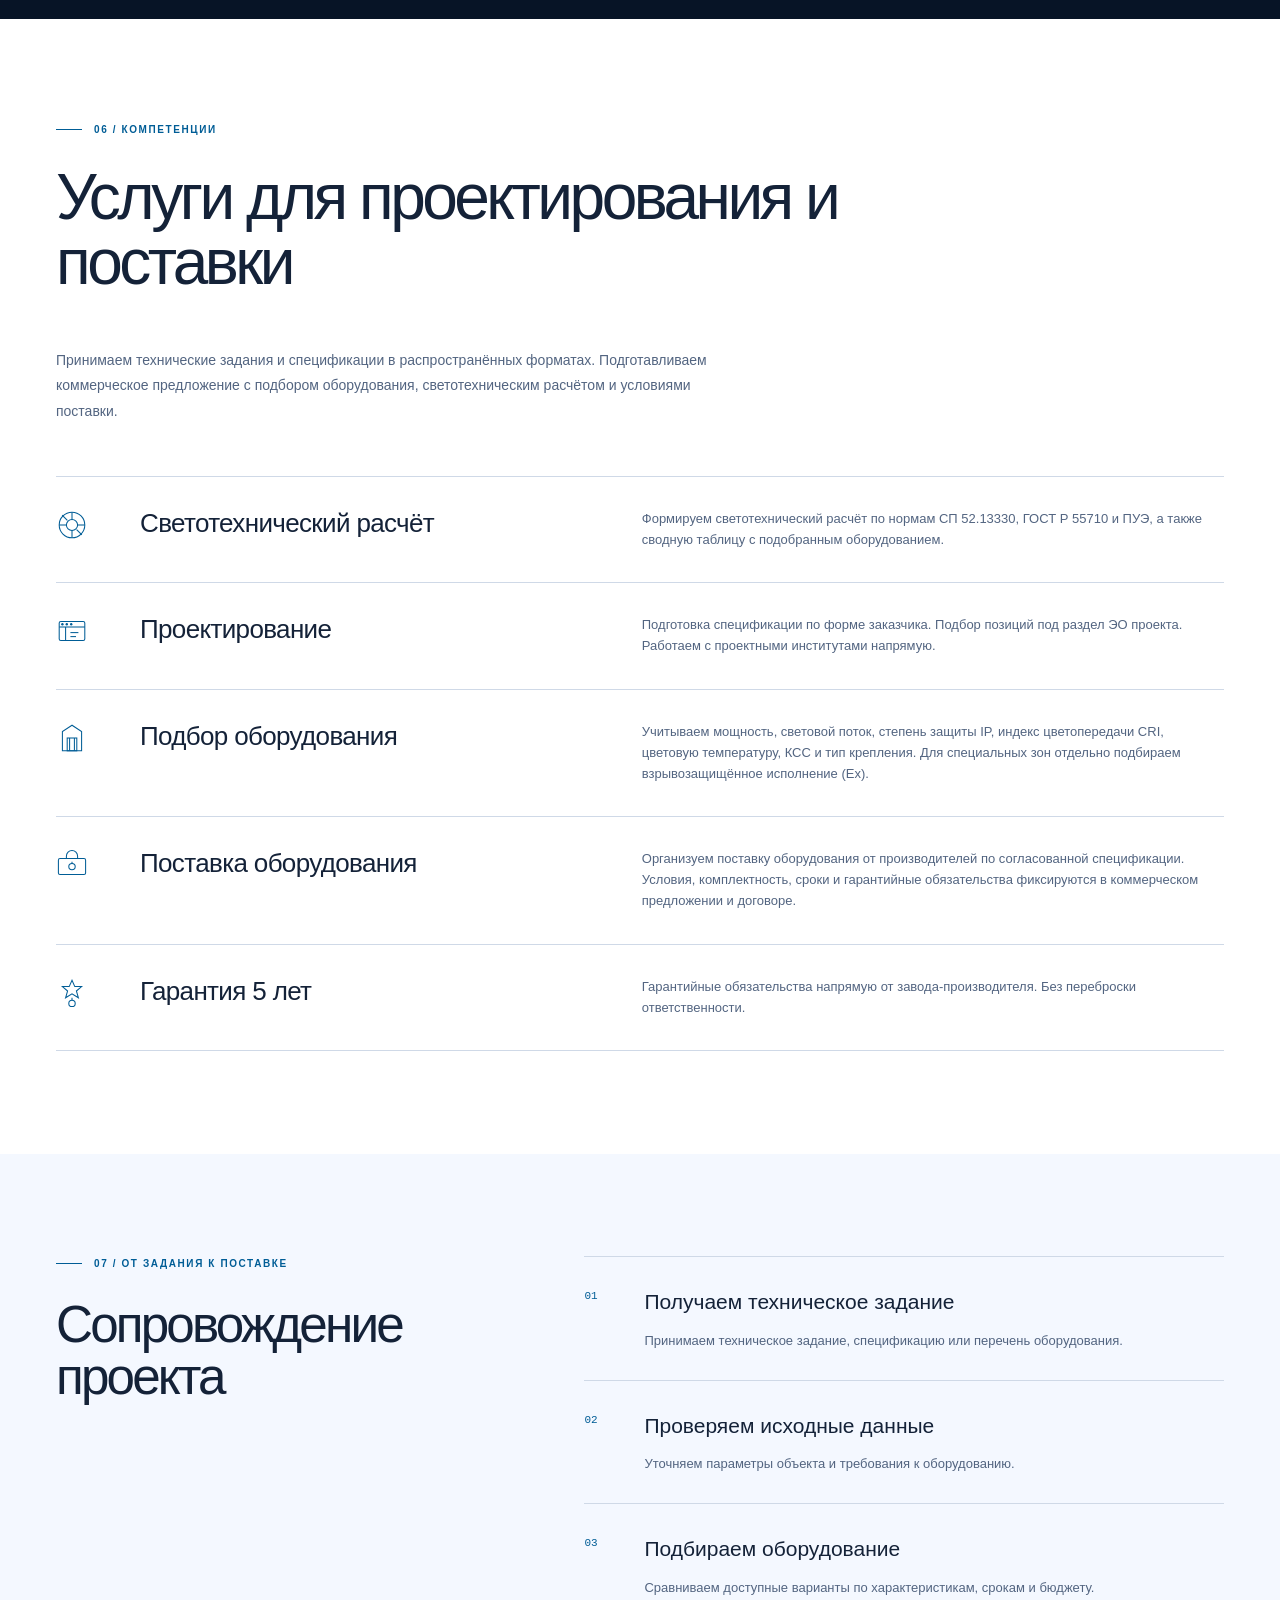
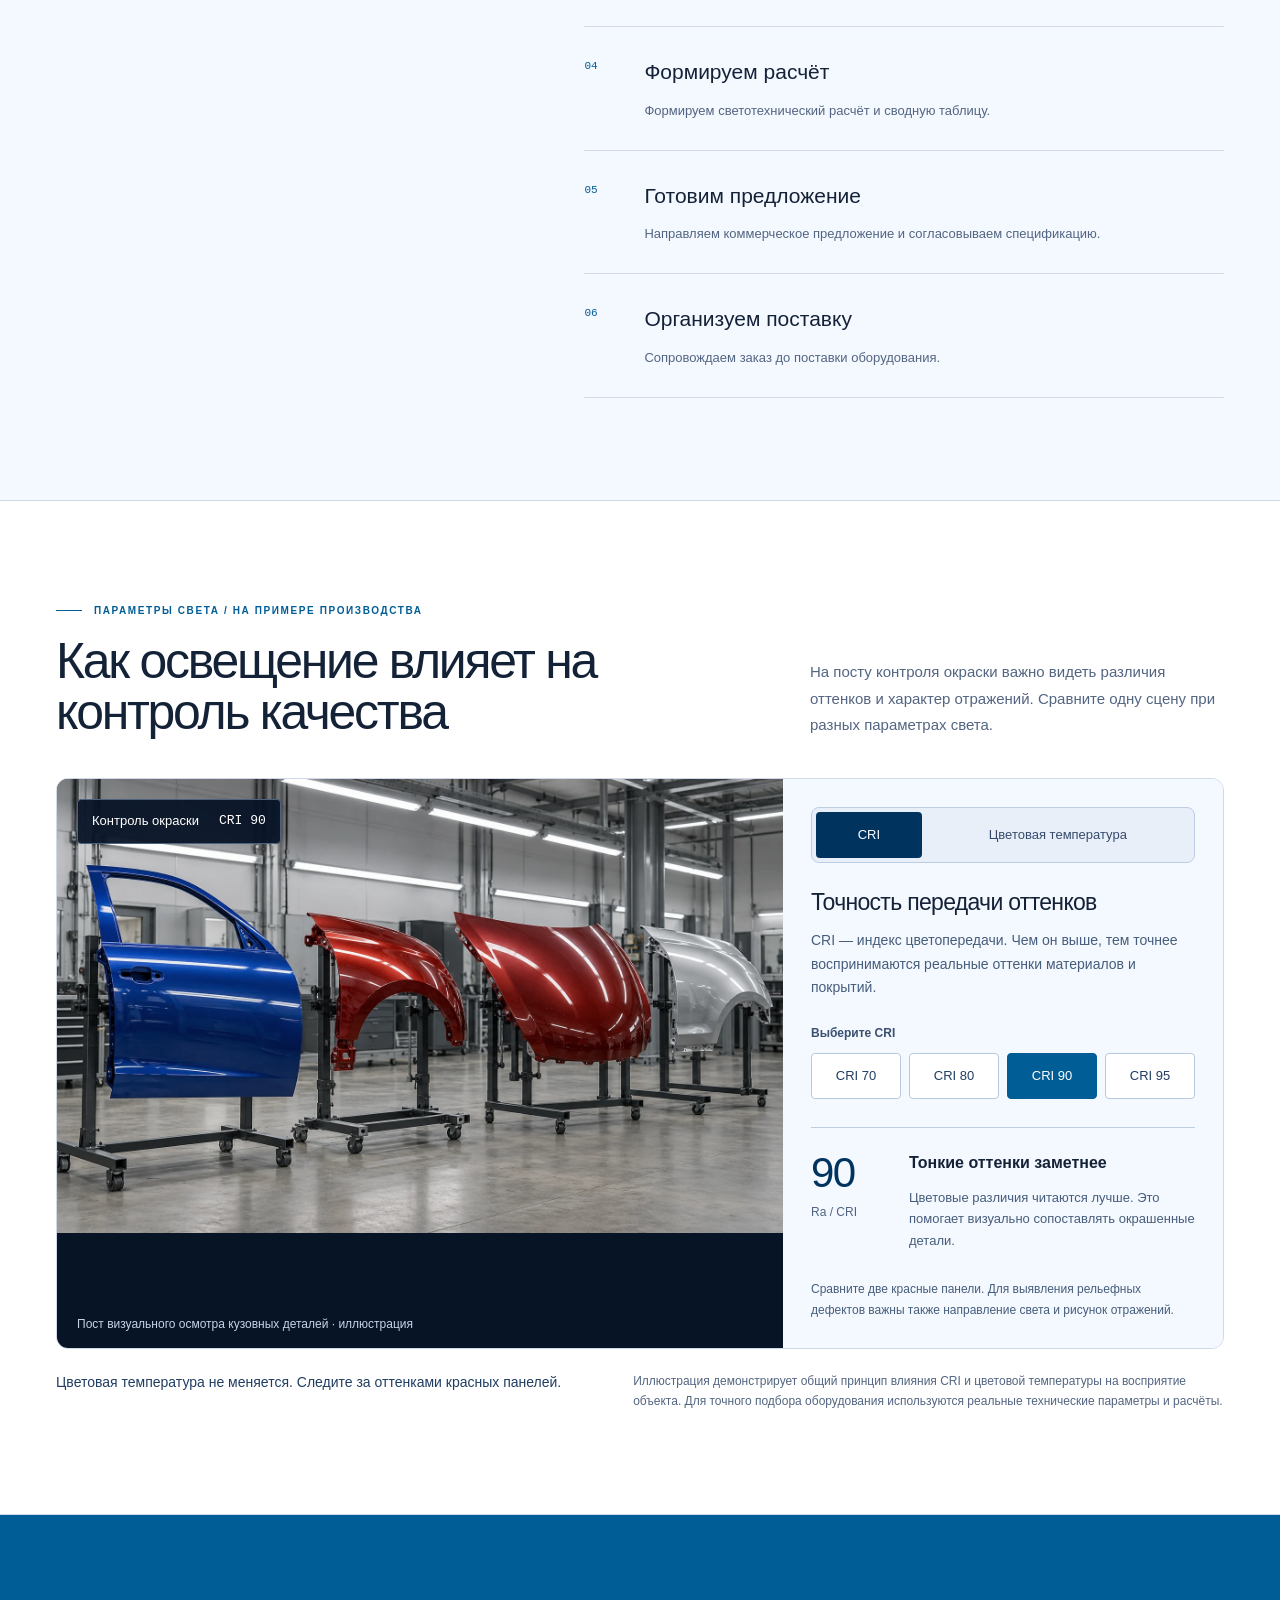
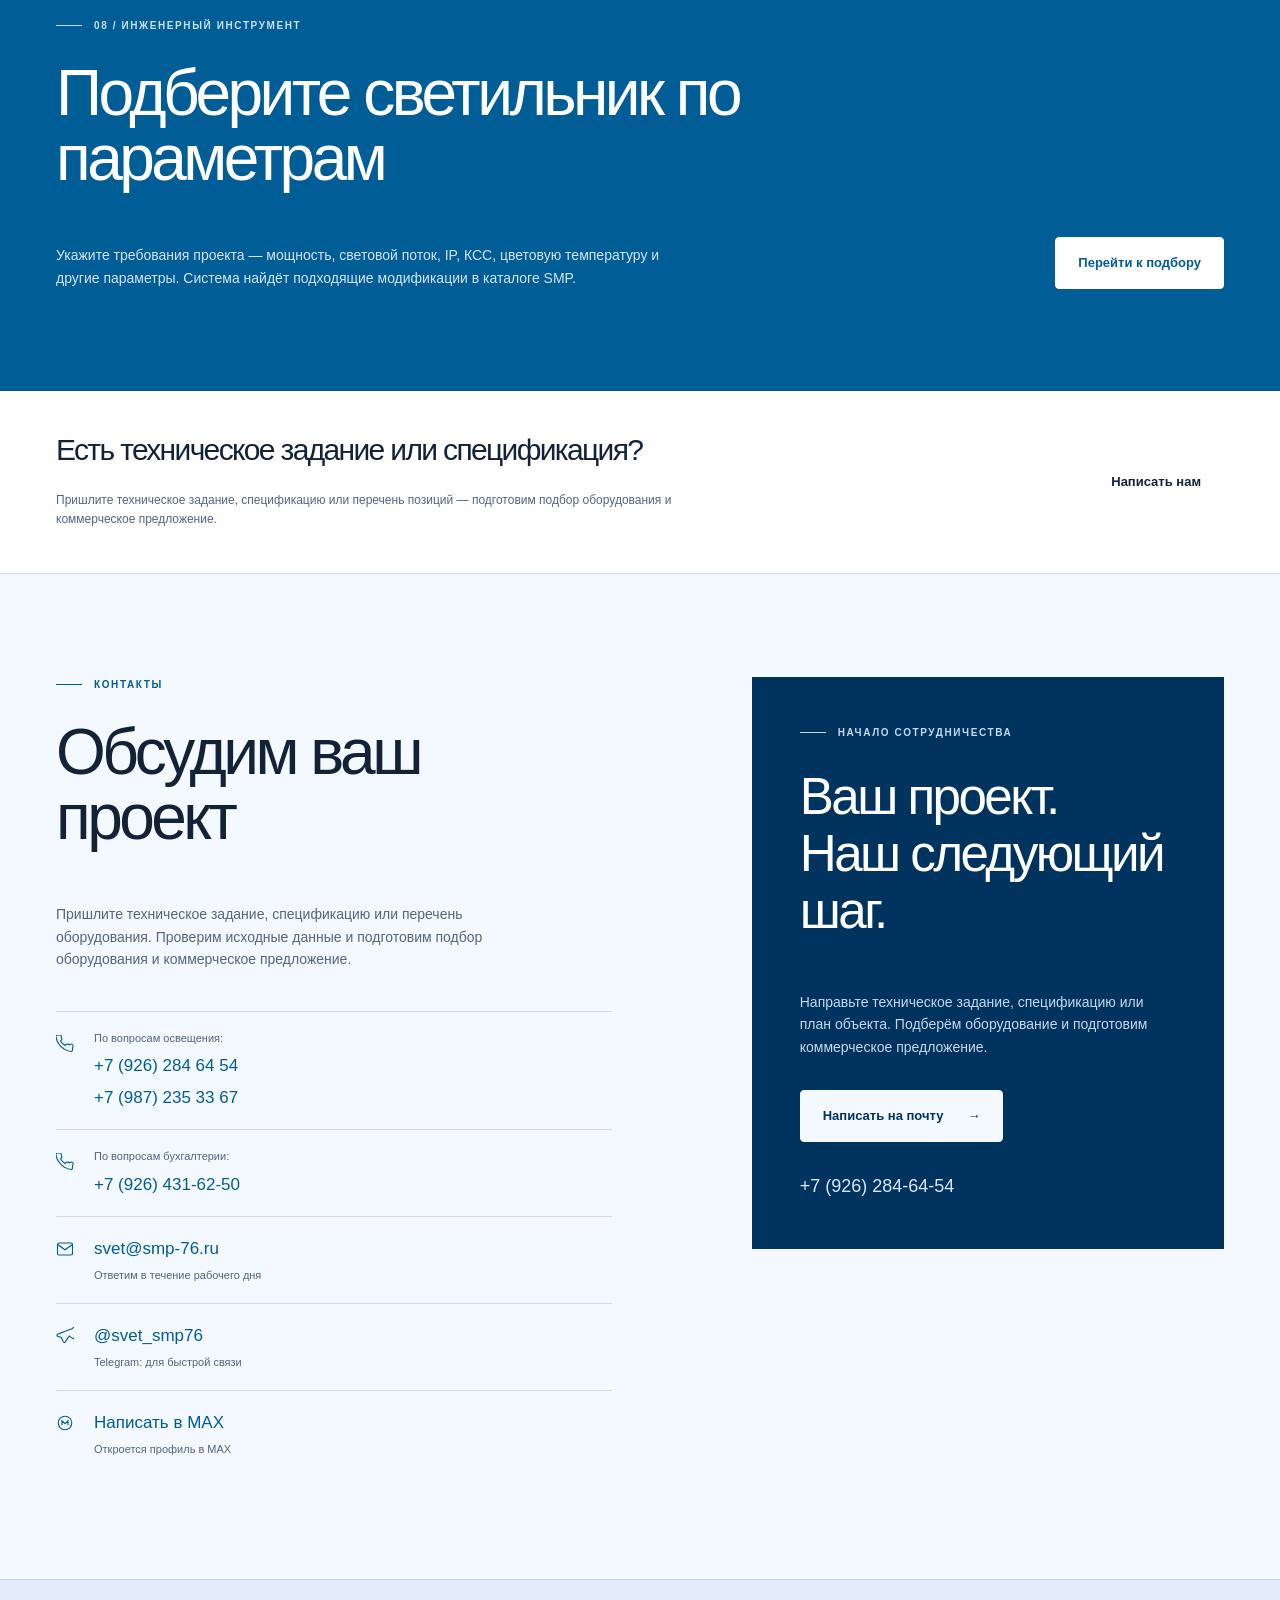
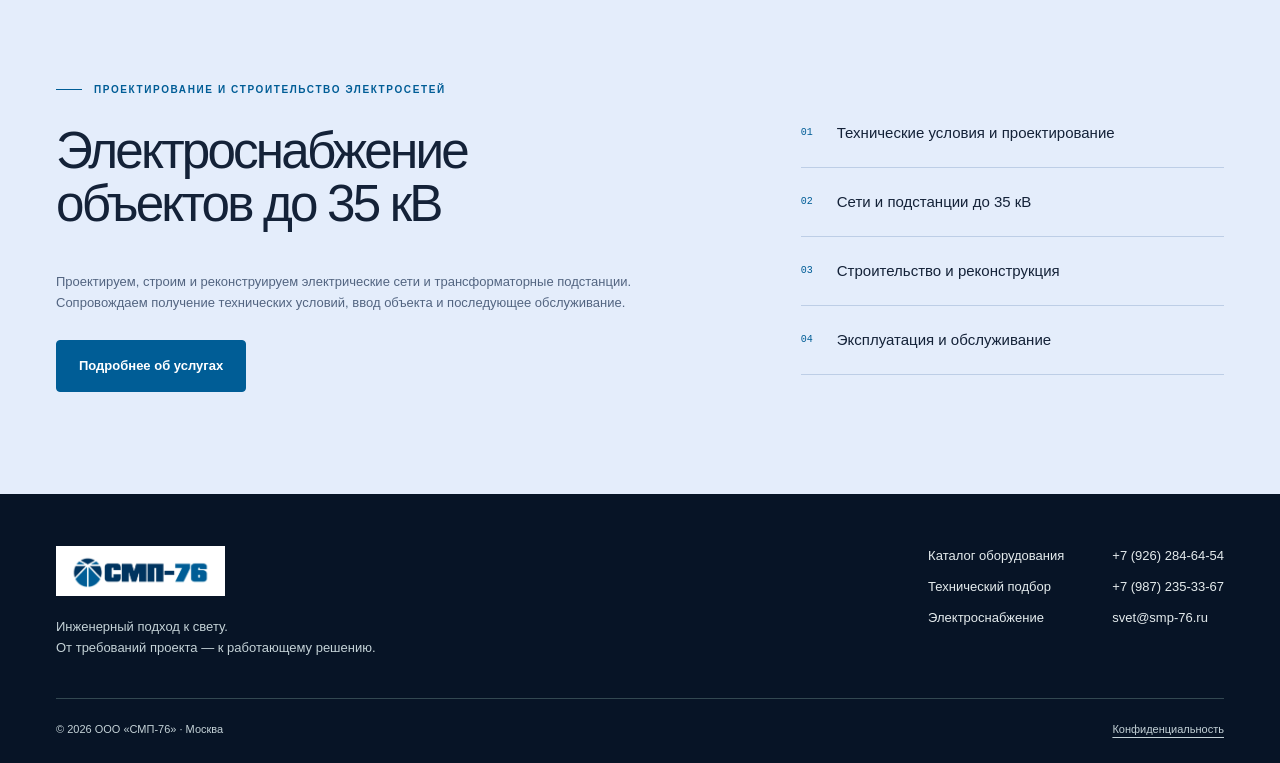
==== commit e9f23088: "Refine FHB hero mounting, warehouse depth and controlled light" ====
--- a/index.html
+++ b/index.html
@@ -98,17 +98,26 @@
                 id="fhbBeam"
                 gradientUnits="userSpaceOnUse"
                 x1="740"
-                y1="220"
+                y1="320"
                 x2="770"
                 y2="800"
               >
-                <stop offset="0" stop-color="#e4efff" stop-opacity=".2" />
-                <stop offset=".48" stop-color="#d8e8ff" stop-opacity=".075" />
+                <stop offset="0" stop-color="#e4efff" stop-opacity=".13" />
+                <stop offset=".2" stop-color="#d8e8ff" stop-opacity=".09" />
+                <stop offset=".65" stop-color="#d8e8ff" stop-opacity=".045" />
                 <stop offset="1" stop-color="#d8e8ff" stop-opacity="0" />
               </linearGradient>
-              <linearGradient id="fhbBeamMobile" x1="0" y1="0" x2="0" y2="1">
-                <stop offset="0" stop-color="#e4efff" stop-opacity=".16" />
-                <stop offset=".48" stop-color="#d8e8ff" stop-opacity=".06" />
+              <linearGradient
+                id="fhbBeamMobile"
+                gradientUnits="userSpaceOnUse"
+                x1="490"
+                y1="707"
+                x2="500"
+                y2="840"
+              >
+                <stop offset="0" stop-color="#e4efff" stop-opacity=".12" />
+                <stop offset=".25" stop-color="#d8e8ff" stop-opacity=".08" />
+                <stop offset=".65" stop-color="#d8e8ff" stop-opacity=".035" />
                 <stop offset="1" stop-color="#d8e8ff" stop-opacity="0" />
               </linearGradient>
               <filter
@@ -123,13 +132,13 @@
             </defs>
             <path
               class="hero-beam-desktop"
-              d="M725 220 L900 800 Q770 860 640 800 L755 220Z"
+              d="M701 326 L653 818 Q773 855 887 782 L779 314Z"
               fill="url(#fhbBeam)"
               filter="url(#fhbSoftEdge)"
             />
             <path
               class="hero-beam-mobile"
-              d="M465 610 L770 850 Q500 910 230 850 L535 610Z"
+              d="M403 708 L385 842 Q501 855 615 838 L577 706Z"
               fill="url(#fhbBeamMobile)"
               filter="url(#fhbSoftEdge)"
             />
@@ -139,7 +148,7 @@
         <div class="container hero-layout">
           <div class="hero-topline">
             <span>СМП-76 / Промышленное освещение</span>
-            <span>От требований проекта к работающему свету</span>
+            <span>Подбор под задачу</span>
           </div>
           <div class="hero-copy">
             <h1 id="homeTitle">
@@ -171,17 +180,21 @@
           </div>
           <div class="light-stage" data-hero-renderer="photo">
             <figure class="hero-fixture">
-              <div class="hero-fixture-pivot">
-                <img
-                  src="images/fereks-fhb.webp"
-                  width="566"
-                  height="450"
-                  alt="Промышленный светильник FEREKS FHB: оптика, ребристый корпус и поворотная лира, ракурс снизу три четверти"
-                  fetchpriority="high"
-                  loading="eager"
-                  decoding="async"
-                />
-                <span class="hero-emitter" aria-hidden="true"></span>
+              <div class="hero-fixture-rig">
+                <span class="hero-mount" aria-hidden="true"></span>
+                <div class="hero-fixture-pivot">
+                  <img
+                    src="images/fereks-fhb.webp"
+                    width="566"
+                    height="450"
+                    alt="Промышленный светильник FEREKS FHB: оптика, ребристый корпус и поворотная лира, ракурс снизу три четверти"
+                    fetchpriority="high"
+                    loading="eager"
+                    decoding="async"
+                  />
+                  <span class="hero-emitter" aria-hidden="true"></span>
+                  <span class="hero-mount-point" aria-hidden="true"></span>
+                </div>
               </div>
               <figcaption>
                 <a href="series.html?series=fereks-fhb"
--- a/css/home.css
+++ b/css/home.css
@@ -23,8 +23,8 @@
   --hero-y: 0;
   --spot-x: 77%;
   --spot-y: 80%;
-  --spot-width: 18%;
-  --spot-height: 23%;
+  --spot-width: 28%;
+  --spot-height: 34%;
   position: relative;
   isolation: isolate;
   padding: 0;
@@ -49,32 +49,35 @@
 .hero-room {
   object-fit: cover;
   object-position: 65% 50%;
-  opacity: 0;
+  opacity: 0.14;
+  filter: saturate(0.35);
 }
 .hero-room-lit {
   background: url("../images/reference-logistics.webp") 65% 50% / cover;
-  opacity: 0.78;
-  filter: saturate(0.5);
+  opacity: 0.68;
+  filter: saturate(0.55);
   mask-image: radial-gradient(
     ellipse var(--spot-width) var(--spot-height) at var(--spot-x) var(--spot-y),
-    #000 5%,
-    rgb(0 0 0 / 85%) 25%,
-    transparent 78%
+    #000 8%,
+    rgb(0 0 0 / 86%) 30%,
+    rgb(0 0 0 / 32%) 62%,
+    transparent 100%
   );
   -webkit-mask-image: radial-gradient(
     ellipse var(--spot-width) var(--spot-height) at var(--spot-x) var(--spot-y),
-    #000 5%,
-    rgb(0 0 0 / 85%) 25%,
-    transparent 78%
+    #000 8%,
+    rgb(0 0 0 / 86%) 30%,
+    rgb(0 0 0 / 32%) 62%,
+    transparent 100%
   );
 }
 .hero-room-shade {
   background:
     linear-gradient(
       90deg,
-      rgba(7, 20, 38, 0.62) 0%,
-      rgba(7, 20, 38, 0.5) 44%,
-      rgba(7, 20, 38, 0.08) 70%,
+      rgba(7, 20, 38, 0.92) 0%,
+      rgba(7, 20, 38, 0.82) 44%,
+      rgba(7, 20, 38, 0.12) 70%,
       transparent 100%
     ),
     linear-gradient(0deg, #071426, transparent 30%, rgba(7, 20, 38, 0.3));
@@ -152,29 +155,69 @@
 }
 .hero-fixture {
   position: absolute;
-  inset: 0 8% auto;
+  inset: 64px 8% auto;
   margin: 0;
   transform-style: preserve-3d;
 }
+.hero-fixture-rig {
+  position: relative;
+  width: 60%;
+  margin-inline: auto;
+  isolation: isolate;
+  perspective: 1300px;
+  perspective-origin: 66.5% 10.5%;
+}
+/* Fixed overhead support meets the existing mounting hole in the real photo.
+   Only the photographed fixture inclines, around that fixed mounting point. */
+.hero-mount {
+  position: absolute;
+  z-index: -1;
+  left: 66.5%;
+  bottom: 89.5%;
+  width: 10px;
+  height: 76px;
+  transform: translateX(-50%);
+  border: 1px solid #354357;
+  background: linear-gradient(90deg, #172230, #66717a 40%, #303e4f 65%, #111d2b);
+  box-shadow: 5px 3px 9px rgb(0 0 0 / 35%);
+}
+.hero-mount::before {
+  content: "";
+  position: absolute;
+  left: -120px;
+  top: -9px;
+  width: max(300px, 60vw);
+  height: 16px;
+  border-block: 3px solid #3c4a5b;
+  background: linear-gradient(#222f40, #121e2c);
+  box-shadow: 0 5px 12px rgb(0 0 0 / 36%);
+}
+.hero-mount::after {
+  content: "";
+  position: absolute;
+  left: -4px;
+  bottom: -5px;
+  width: 16px;
+  height: 12px;
+  border: 1px solid #617080;
+  border-radius: 2px;
+  background: linear-gradient(90deg, #273545, #84909a 45%, #354355);
+  box-shadow: 0 3px 4px rgb(0 0 0 / 65%);
+}
 .hero-fixture-pivot {
   position: relative;
-  width: 50%;
-  margin-inline: auto;
-  transform-origin: 50% 30%;
-  transform: translate3d(
-      calc(var(--hero-x) * 12px),
-      calc(var(--hero-y) * -6px),
-      0
-    )
-    rotateX(calc(var(--hero-y) * 12deg)) rotateY(calc(var(--hero-x) * 20deg))
-    rotateZ(calc(var(--hero-x) * -6deg));
+  width: 100%;
+  transform-origin: 66.5% 10.5%;
+  transform: rotateX(calc(var(--hero-y) * 7deg))
+    rotateY(calc(var(--hero-x) * 12deg))
+    rotateZ(calc(var(--hero-x) * -2.4deg));
 }
 .hero-fixture-pivot > img {
   display: block;
   width: 100%;
   height: auto;
-  filter: brightness(0.7) contrast(1.04)
-    drop-shadow(0 12px 20px rgba(0, 0, 0, 0.4));
+  filter: brightness(0.79) contrast(1.06)
+    drop-shadow(8px 14px 12px rgba(0, 0, 0, 0.42));
 }
 .hero-emitter {
   position: absolute;
@@ -184,11 +227,19 @@
   height: 0;
   pointer-events: none;
 }
+.hero-mount-point {
+  position: absolute;
+  left: 66.5%;
+  top: 10.5%;
+  width: 0;
+  height: 0;
+  pointer-events: none;
+}
 .hero-fixture figcaption {
-  margin: 22px 24% 0;
+  margin: 28px 18% 0;
   padding: 10px;
   border-top: 1px solid #35445e;
-  background: rgb(7 20 38 / 88%);
+  background: transparent;
 }
 .hero-fixture figcaption a {
   display: flex;
@@ -243,7 +294,7 @@
     padding-block: 50px;
   }
   .hero-fixture {
-    top: 0;
+    top: 64px;
   }
   .light-stage {
     min-height: 590px;
@@ -253,8 +304,8 @@
   .home .home-hero {
     --spot-x: 50%;
     --spot-y: 84%;
-    --spot-width: 60%;
-    --spot-height: 14%;
+    --spot-width: 78%;
+    --spot-height: 20%;
   }
   .home .hero-layout {
     min-height: 0;
@@ -291,10 +342,22 @@
     margin-top: 22px;
   }
   .hero-fixture {
-    inset: -20px 0 auto;
+    inset: 38px 0 auto;
+  }
+  .hero-fixture-rig {
+    width: 54%;
+  }
+  .hero-mount {
+    height: 54px;
+    width: 8px;
+  }
+  .hero-mount::before {
+    left: -80px;
+    width: max(170px, 70vw);
+    height: 12px;
+    border-block-width: 2px;
   }
   .hero-fixture-pivot {
-    width: 44%;
     transform: none;
   }
   .hero-fixture figcaption {
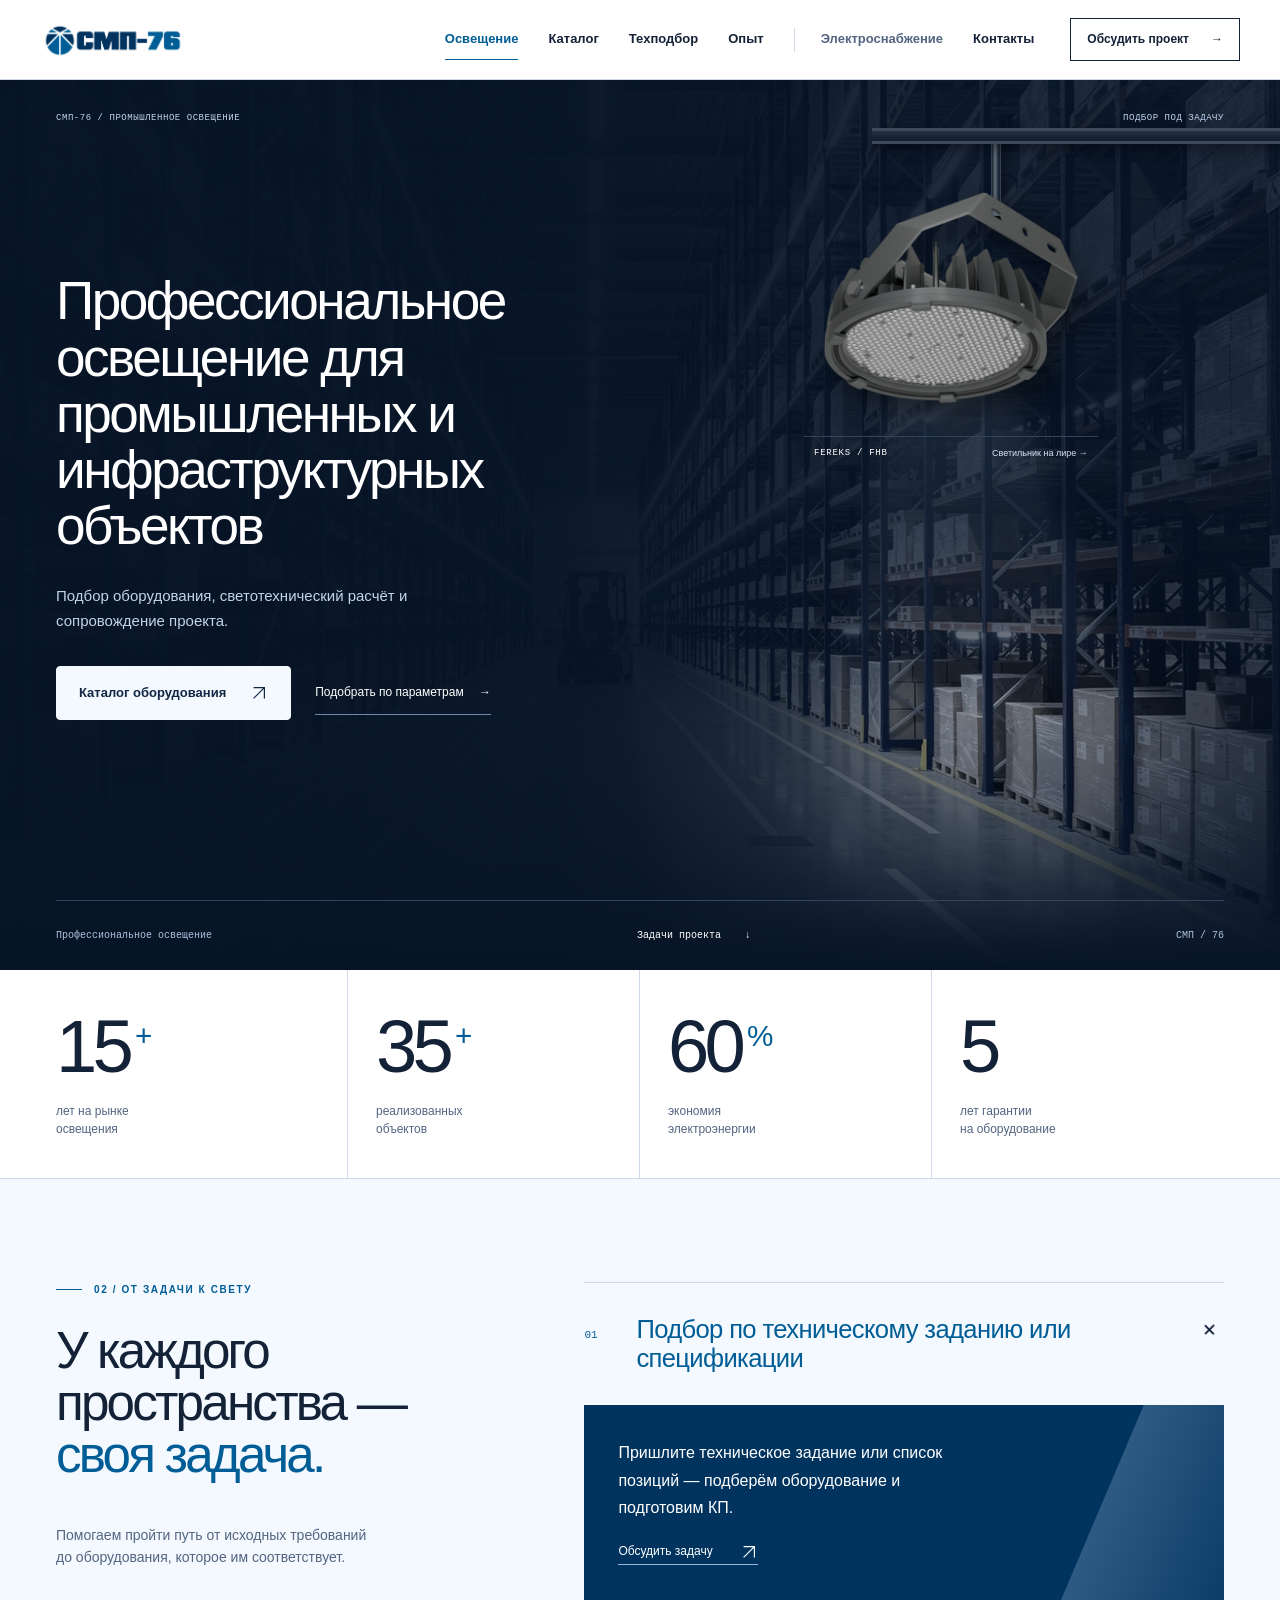
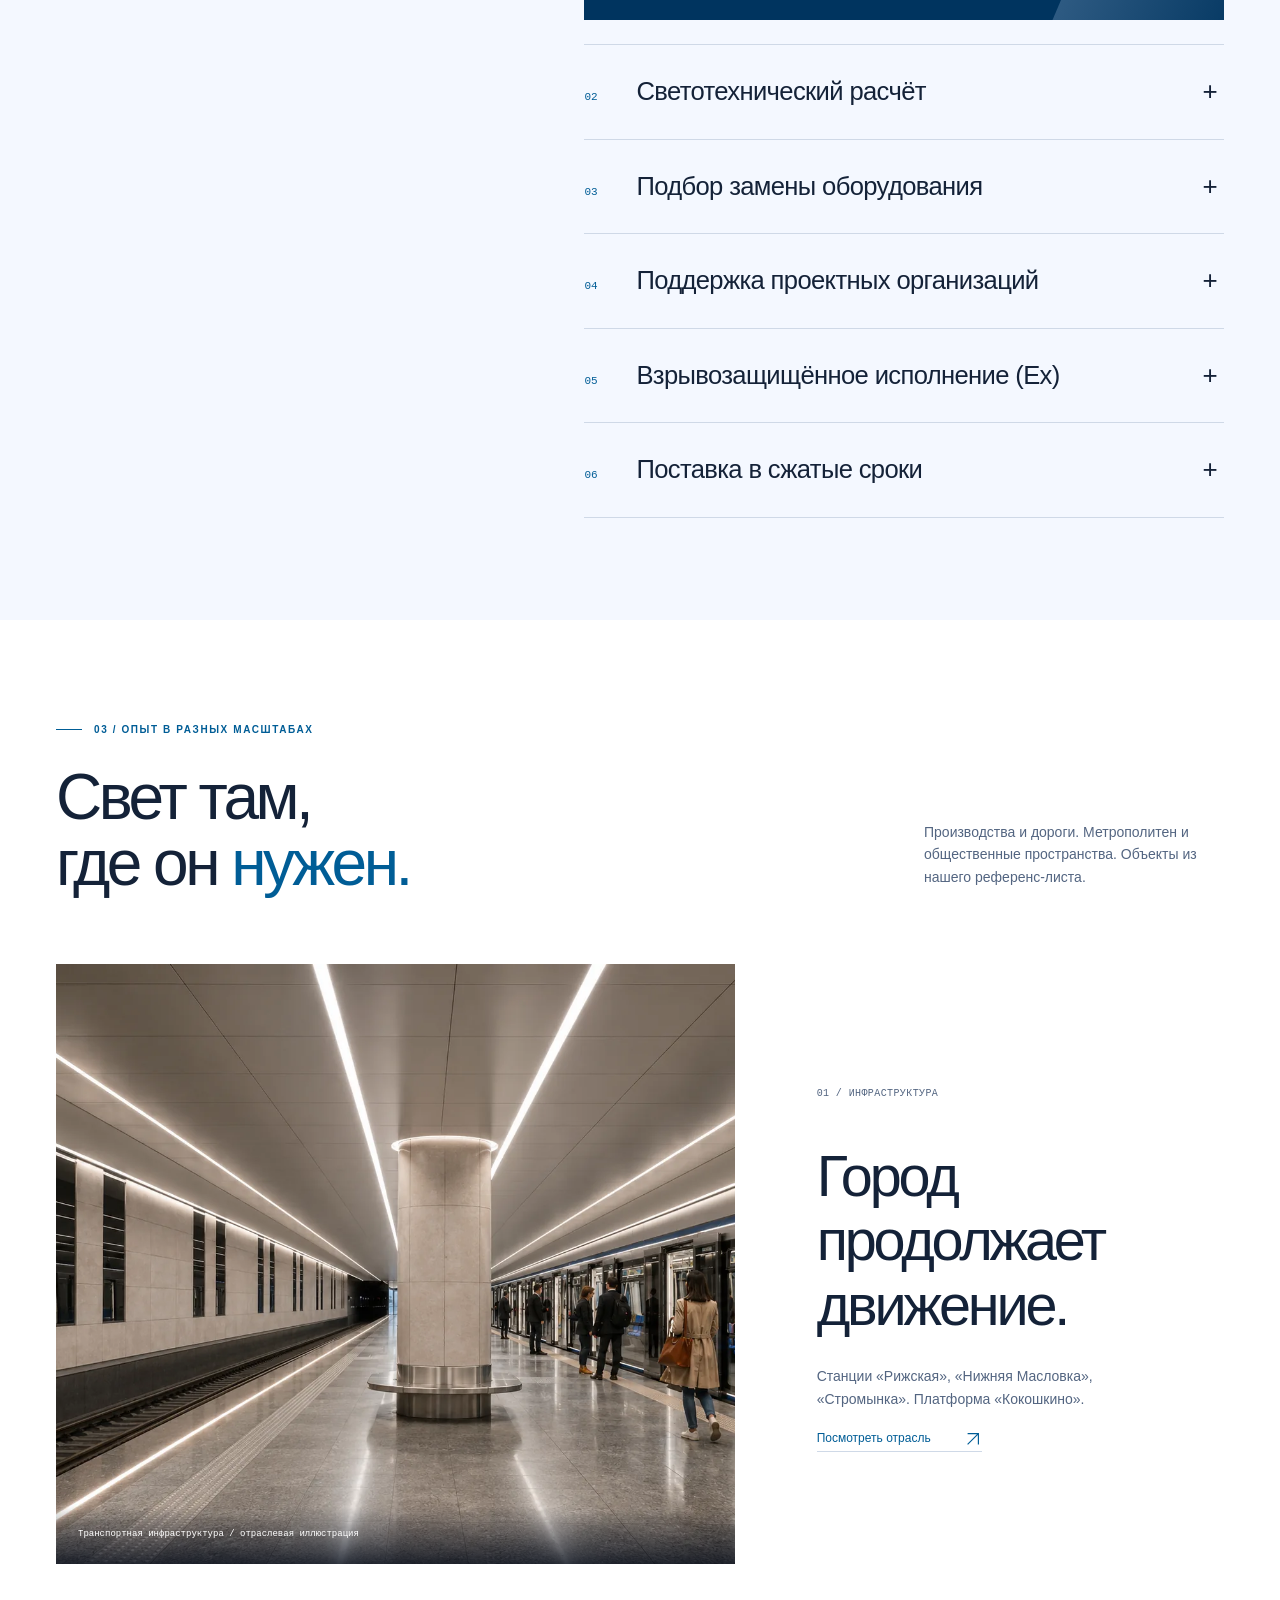
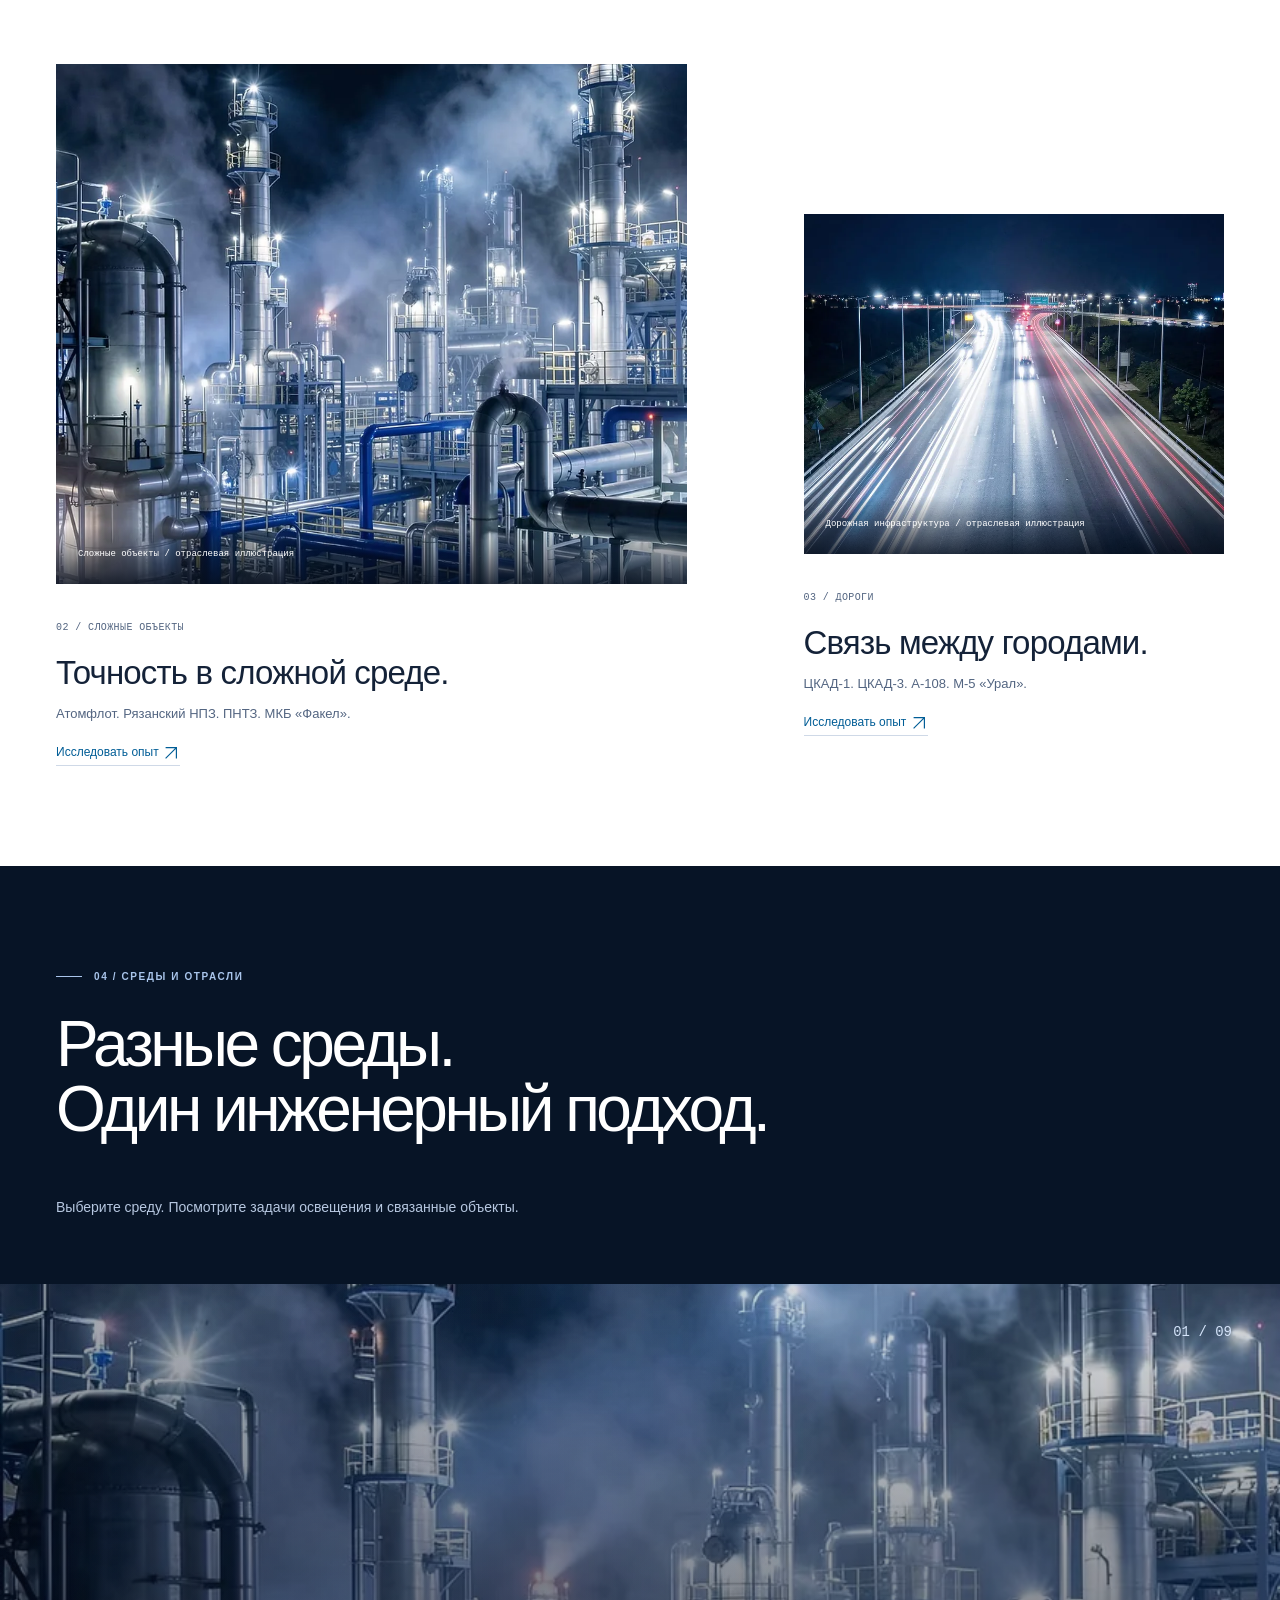
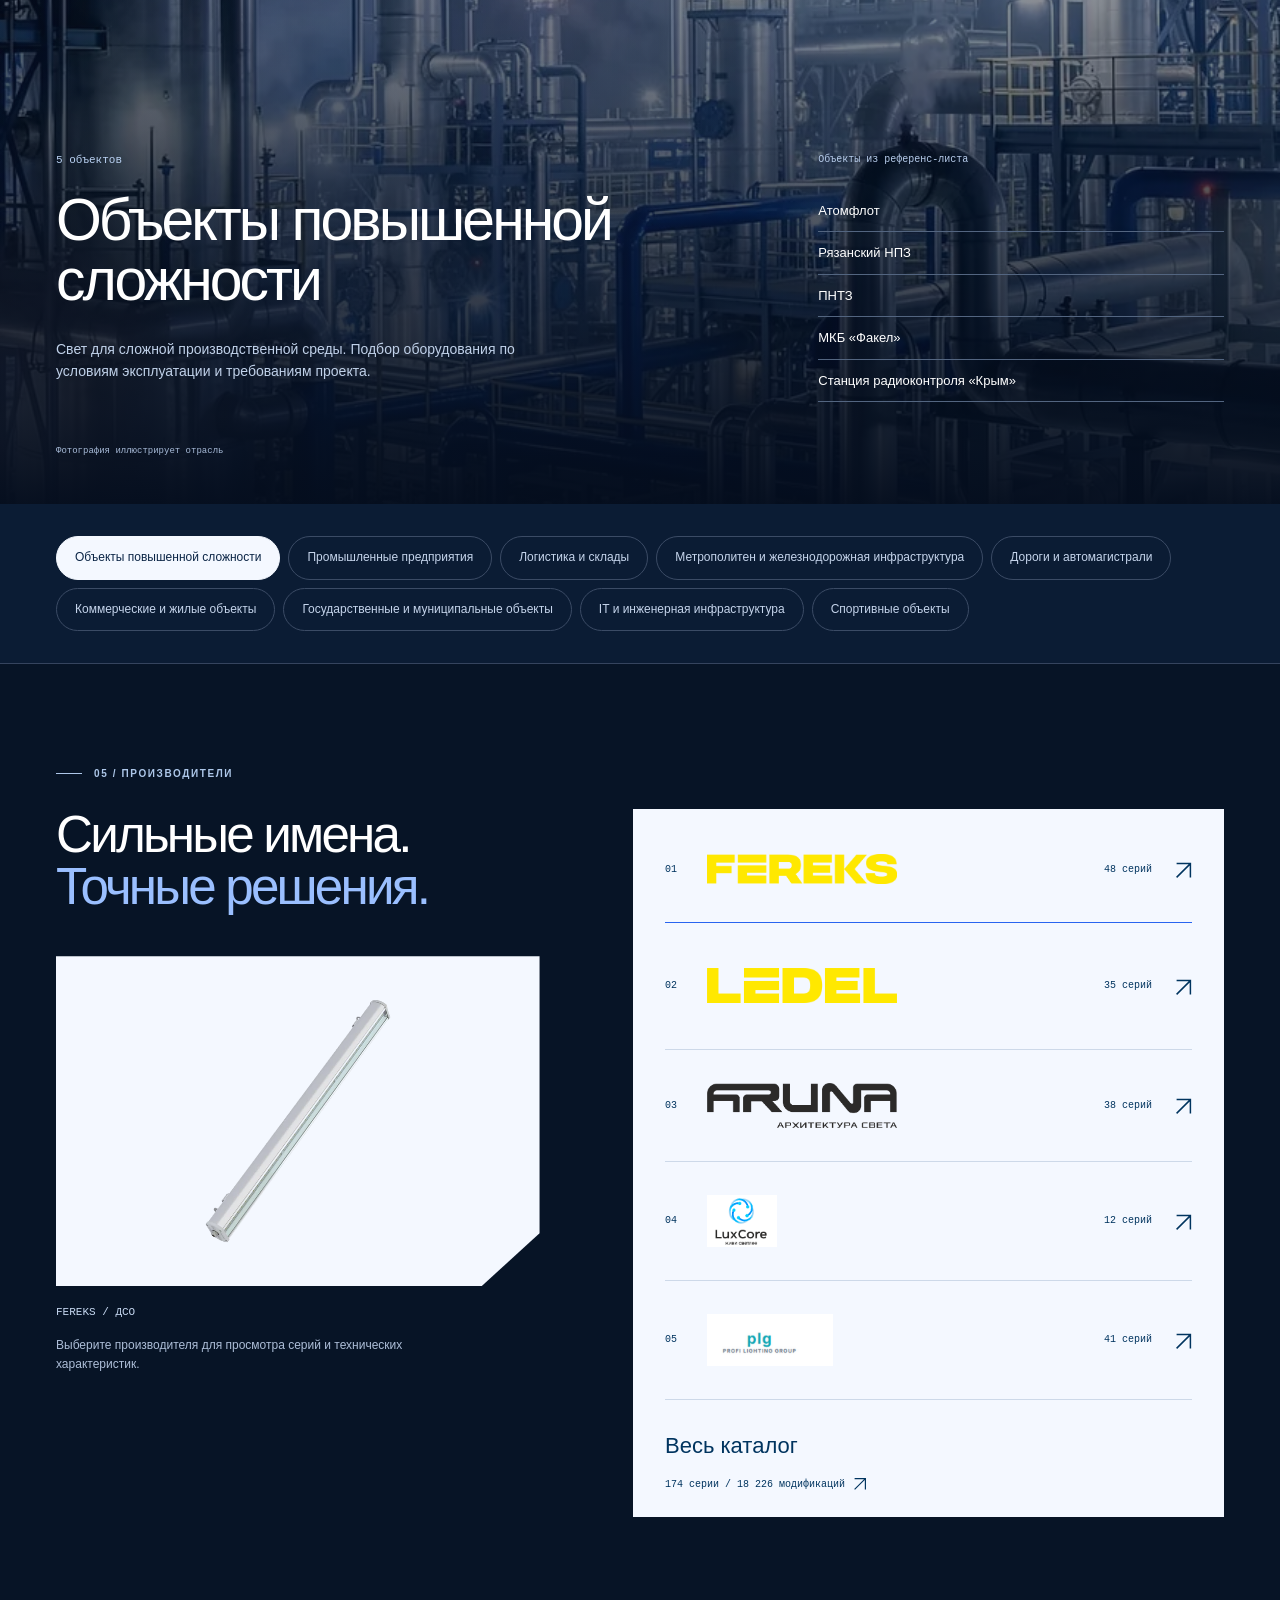
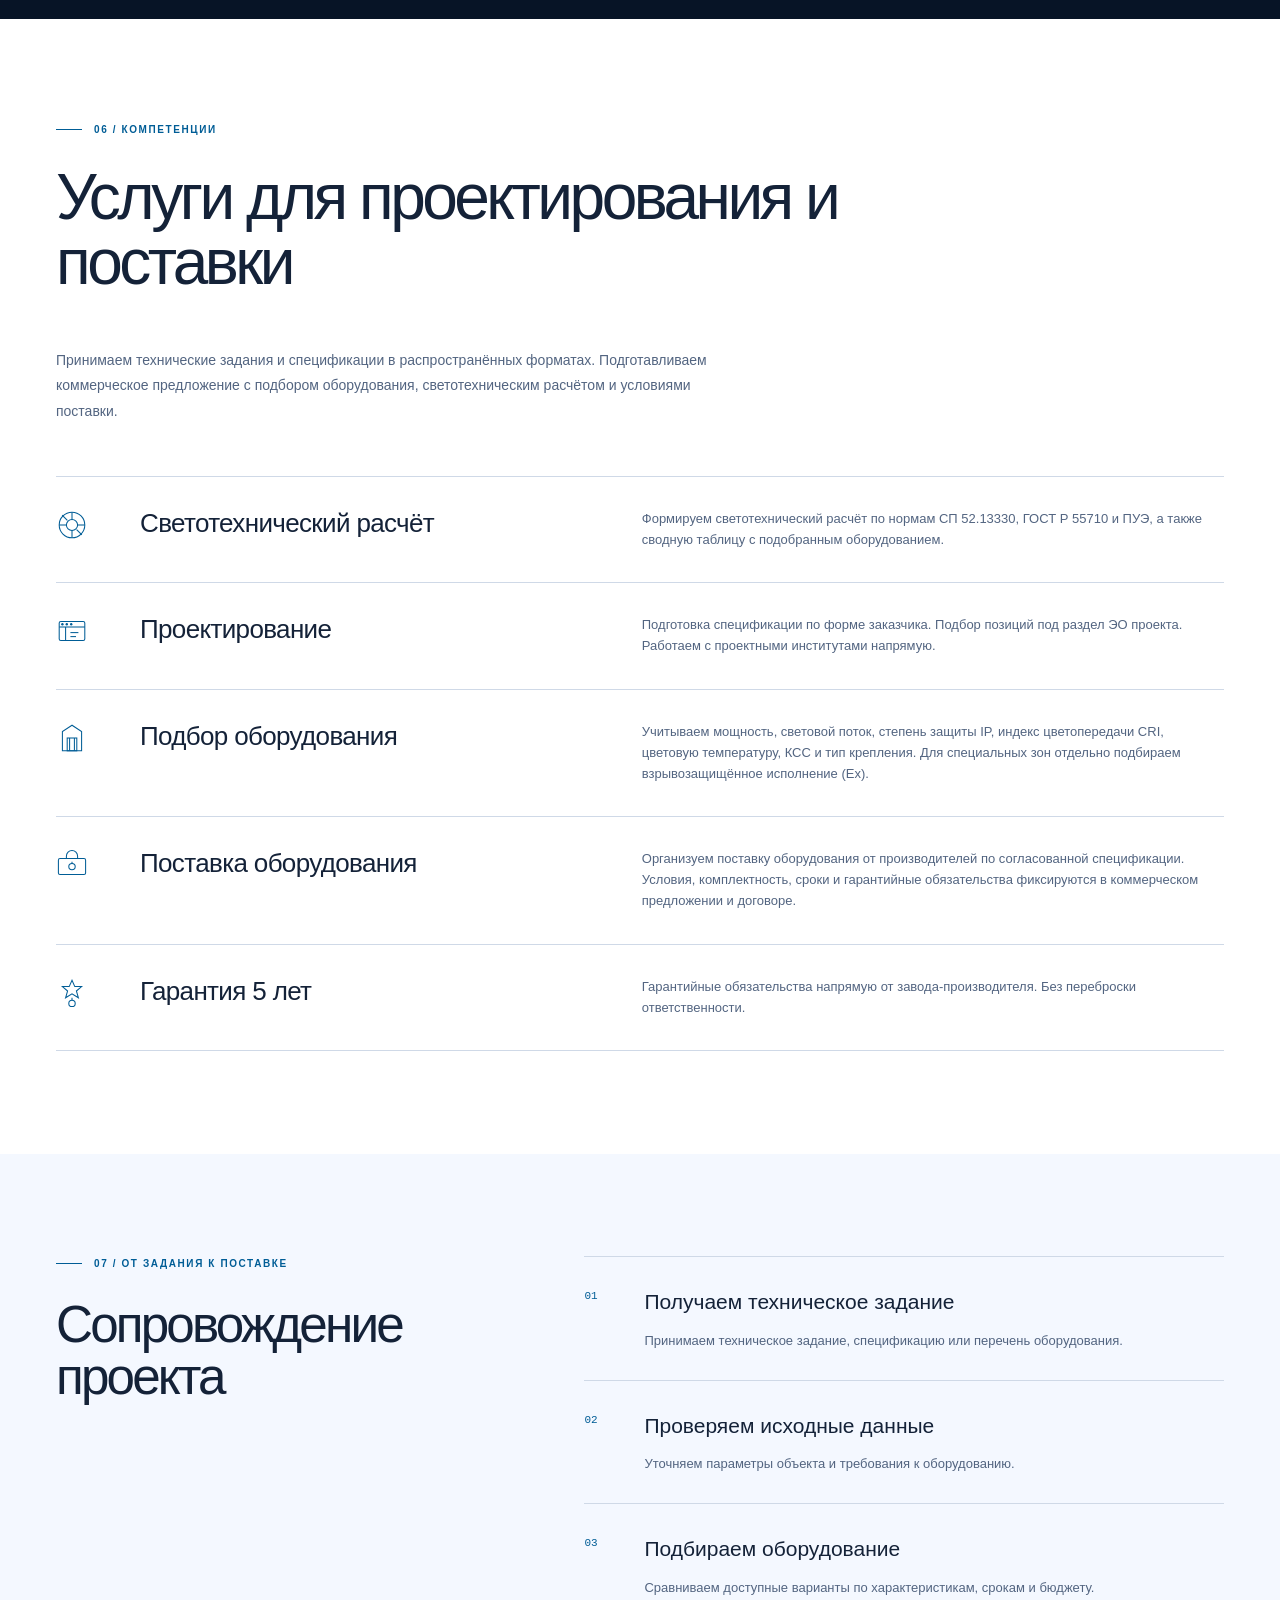
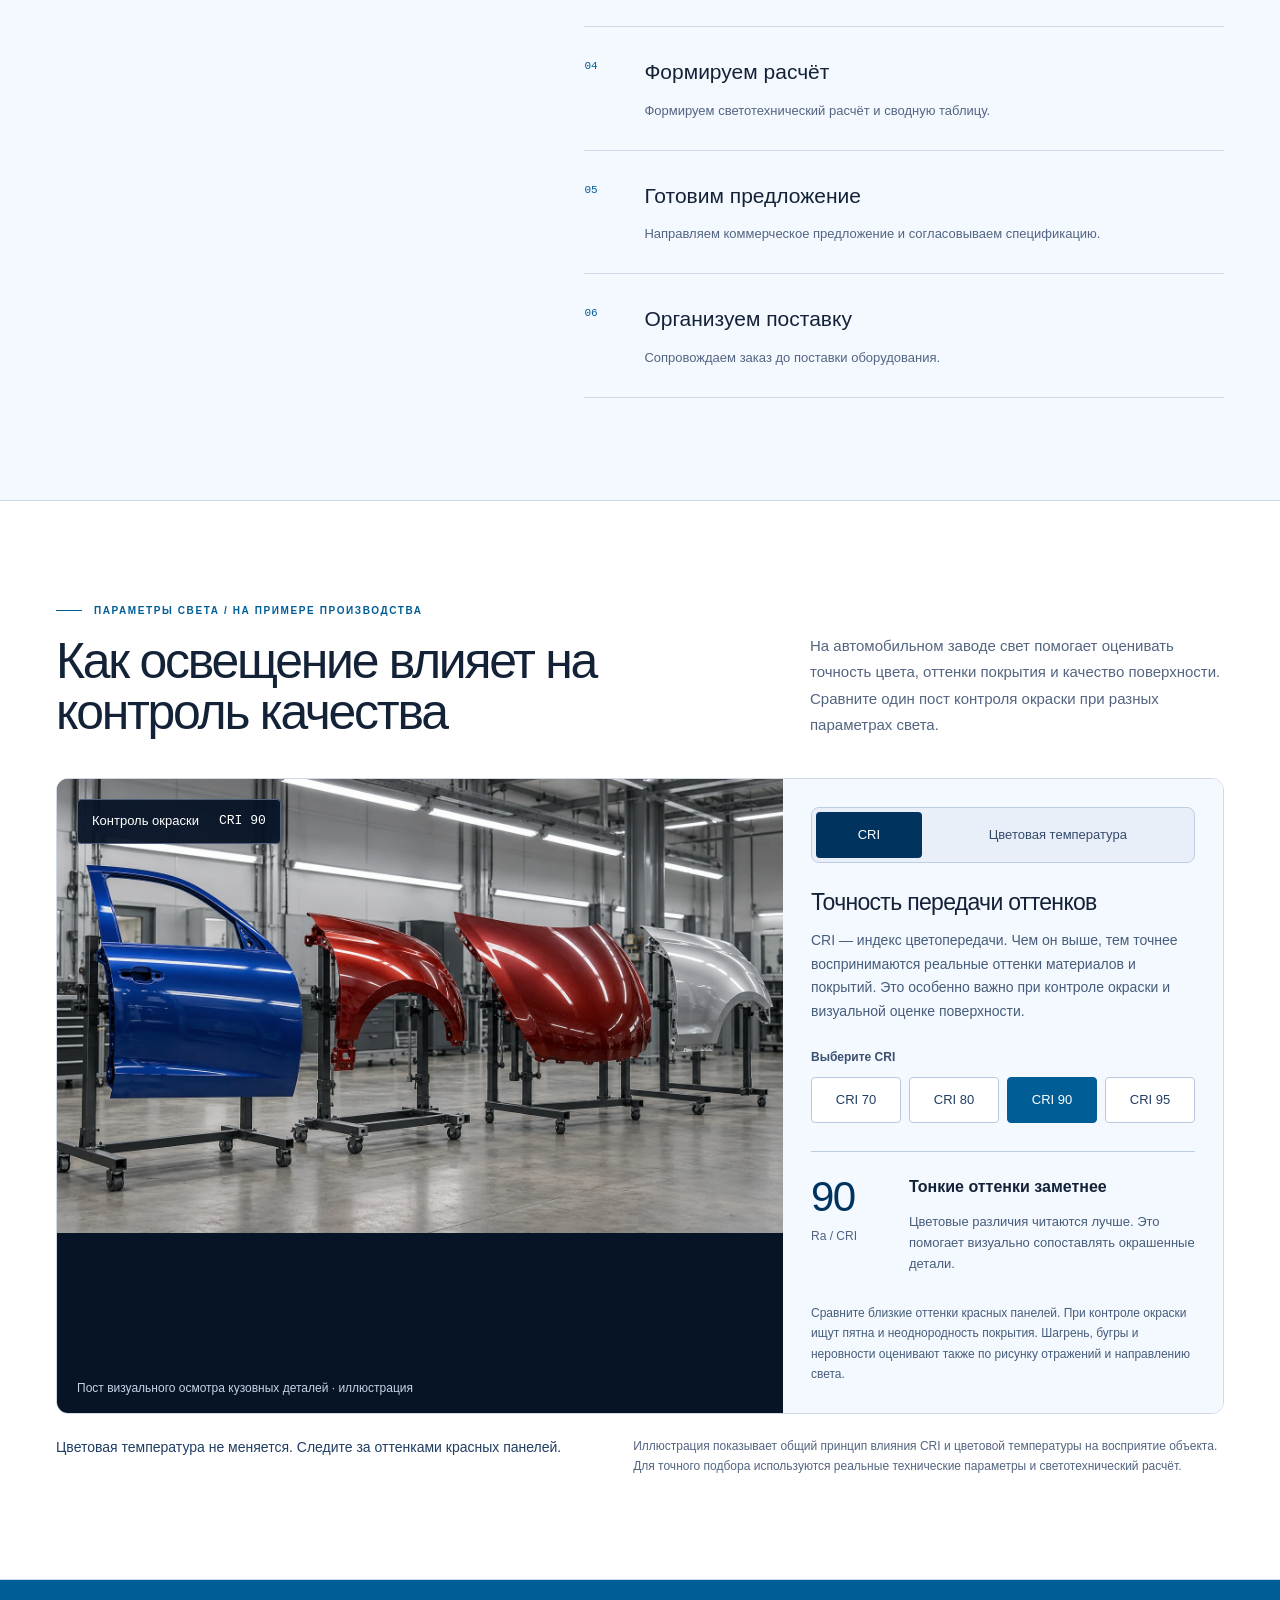
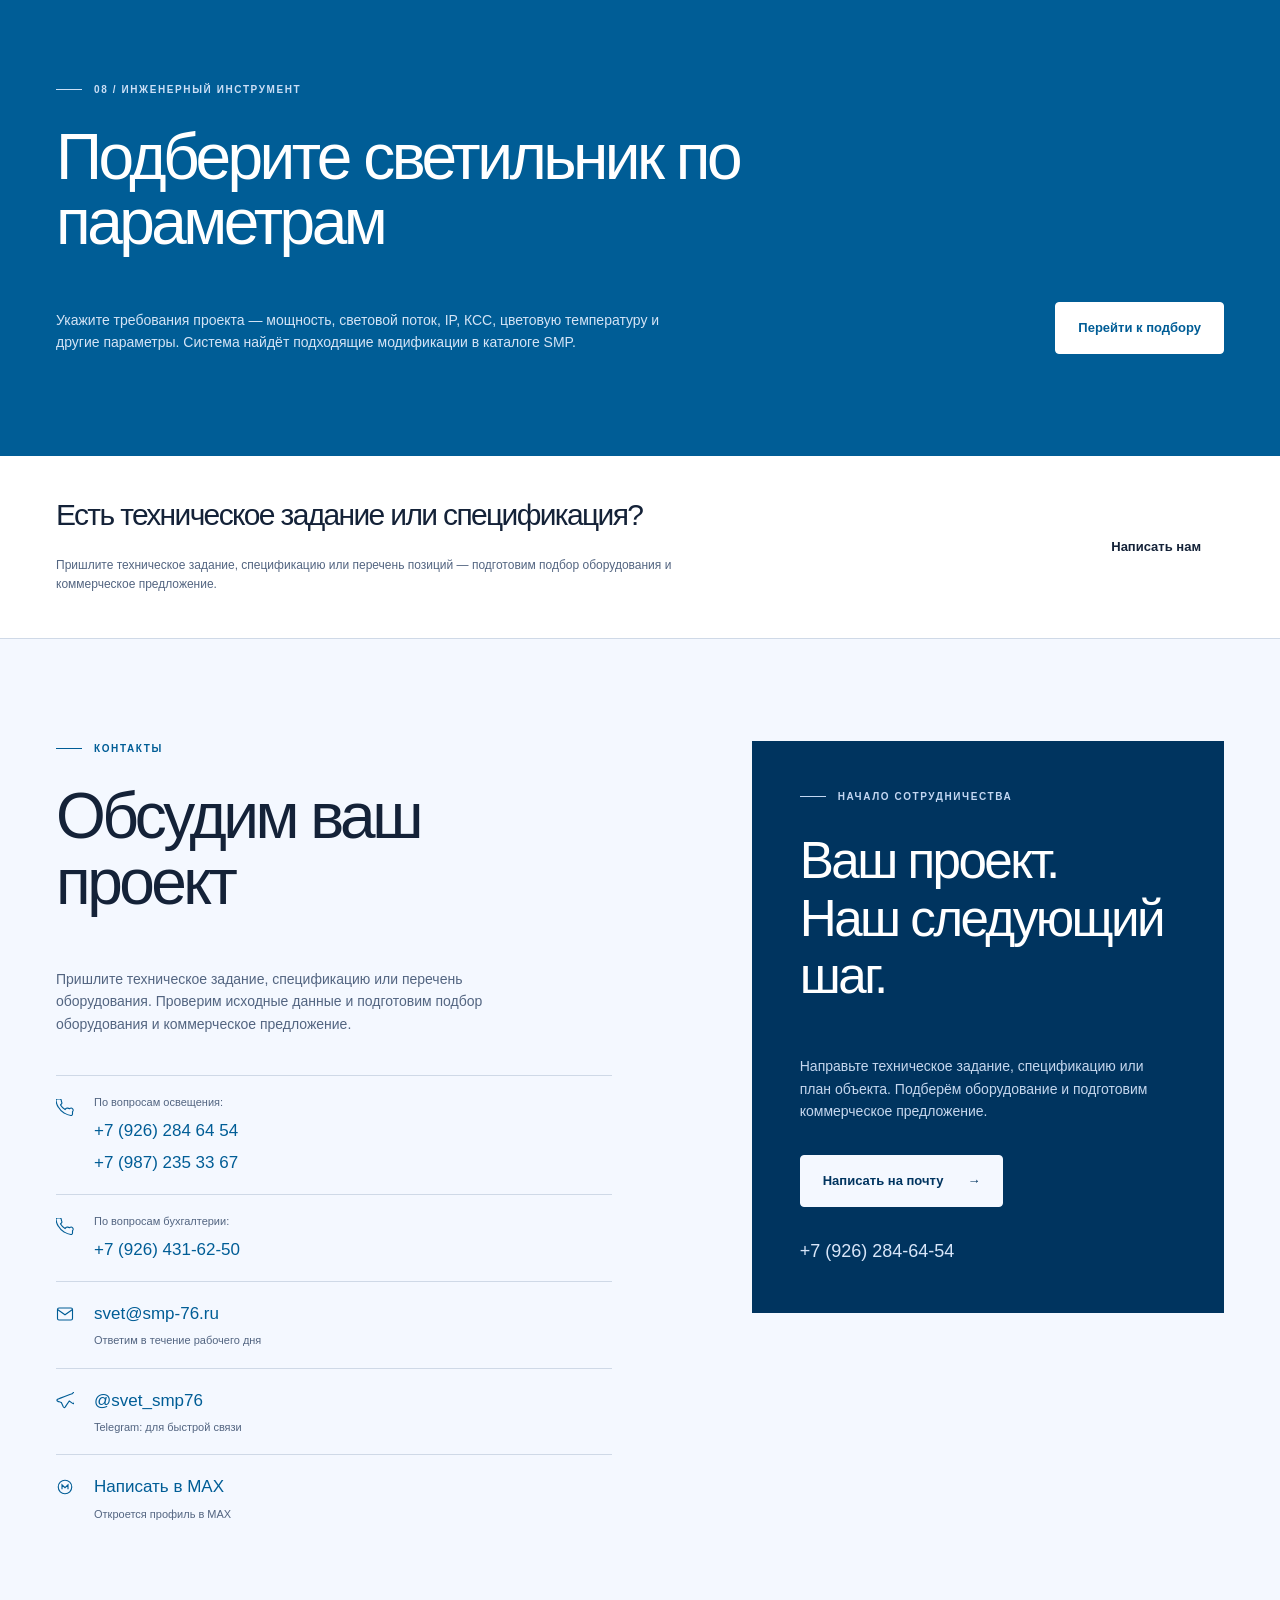
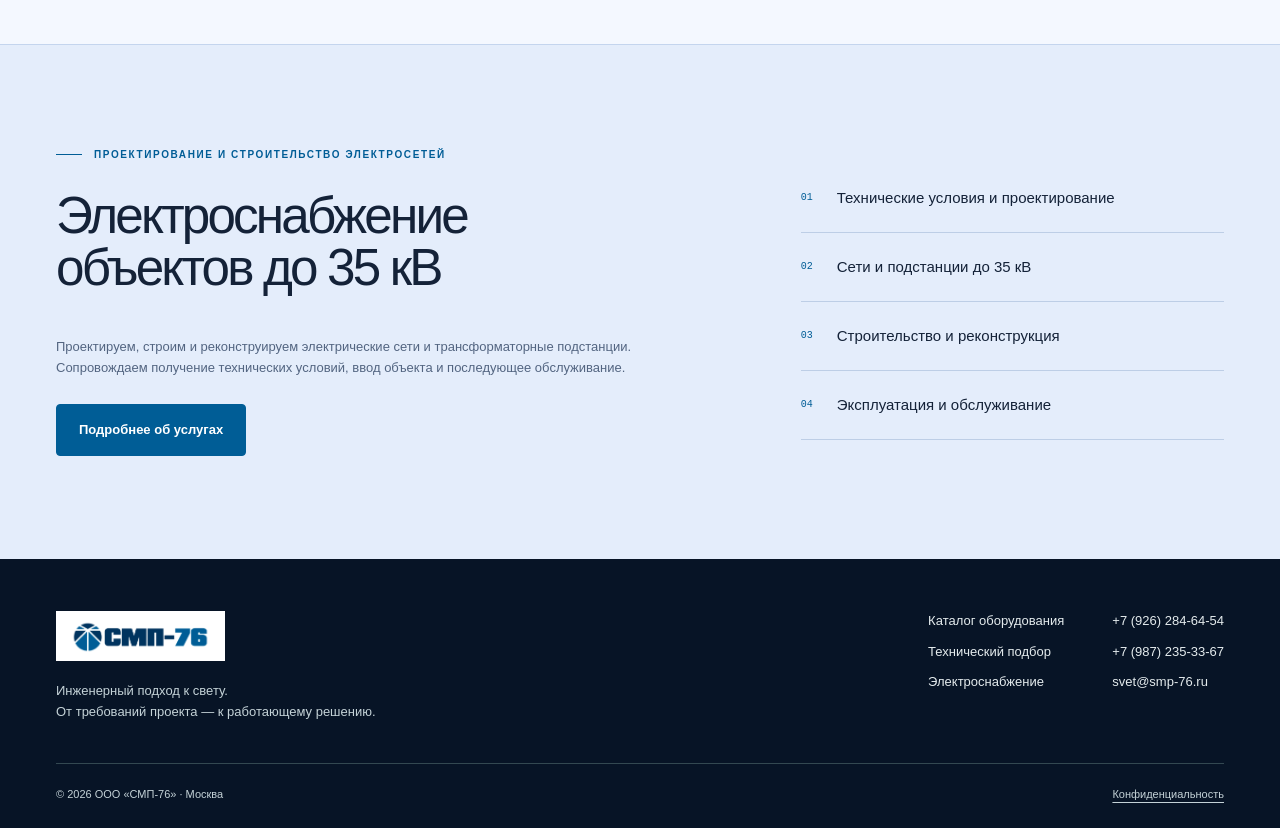
==== commit 97ed5e15: "Refine CRI and CCT education copy and mobile scene controls" ====
--- a/index.html
+++ b/index.html
@@ -1046,9 +1046,9 @@
               </h2>
             </div>
             <p>
-              На посту контроля окраски важно видеть различия оттенков и
-              характер отражений. Сравните одну сцену при разных параметрах
-              света.
+              На автомобильном заводе свет помогает оценивать точность цвета,
+              оттенки покрытия и качество поверхности. Сравните один пост
+              контроля окраски при разных параметрах света.
             </p>
           </div>
           <div class="quality-workspace">
@@ -1191,6 +1191,8 @@
                 <p class="quality-explanation">
                   CRI — индекс цветопередачи. Чем он выше, тем точнее
                   воспринимаются реальные оттенки материалов и покрытий.
+                  Это особенно важно при контроле окраски и визуальной оценке
+                  поверхности.
                 </p>
                 <fieldset class="quality-values">
                   <legend>Выберите CRI</legend>
@@ -1234,8 +1236,10 @@
                   </p>
                 </div>
                 <p class="quality-context">
-                  Сравните две красные панели. Для выявления рельефных дефектов
-                  важны также направление света и рисунок отражений.
+                  Сравните близкие оттенки красных панелей. При контроле
+                  окраски ищут пятна и неоднородность покрытия. Шагрень, бугры
+                  и неровности оценивают также по рисунку отражений и
+                  направлению света.
                 </p>
               </div>
               <div
@@ -1247,9 +1251,9 @@
               >
                 <h3>Оттенок белого света</h3>
                 <p class="quality-explanation">
-                  Цветовая температура меняет восприятие пространства и
-                  поверхностей. Выбор тёплого, нейтрального или холодного света
-                  зависит от задачи.
+                  Цветовая температура влияет на визуальное восприятие
+                  пространства и окрашенных поверхностей. Одинаковый объект
+                  при 3000K, 4000K и 5000K воспринимается по-разному.
                 </p>
                 <fieldset class="quality-values">
                   <legend>Выберите температуру</legend>
@@ -1311,10 +1315,10 @@
               панелей.
             </p>
             <p id="quality-illustration-note">
-              Иллюстрация демонстрирует общий принцип влияния CRI и цветовой
+              Иллюстрация показывает общий принцип влияния CRI и цветовой
               температуры на восприятие объекта. Для точного подбора
-              оборудования используются реальные технические параметры и
-              расчёты.
+              используются реальные технические параметры и светотехнический
+              расчёт.
             </p>
           </div>
         </div>
--- a/css/colour-lab.css
+++ b/css/colour-lab.css
@@ -275,8 +275,15 @@
   .quality-controls {
     padding: 22px;
   }
+  .quality-panel {
+    display: flex;
+    flex-direction: column;
+    padding-top: 16px;
+  }
   .quality-values {
     grid-template-columns: repeat(2, minmax(0, 1fr));
+    order: -1;
+    margin: 0 0 24px;
   }
 }
 @media (max-width: 800px) {
